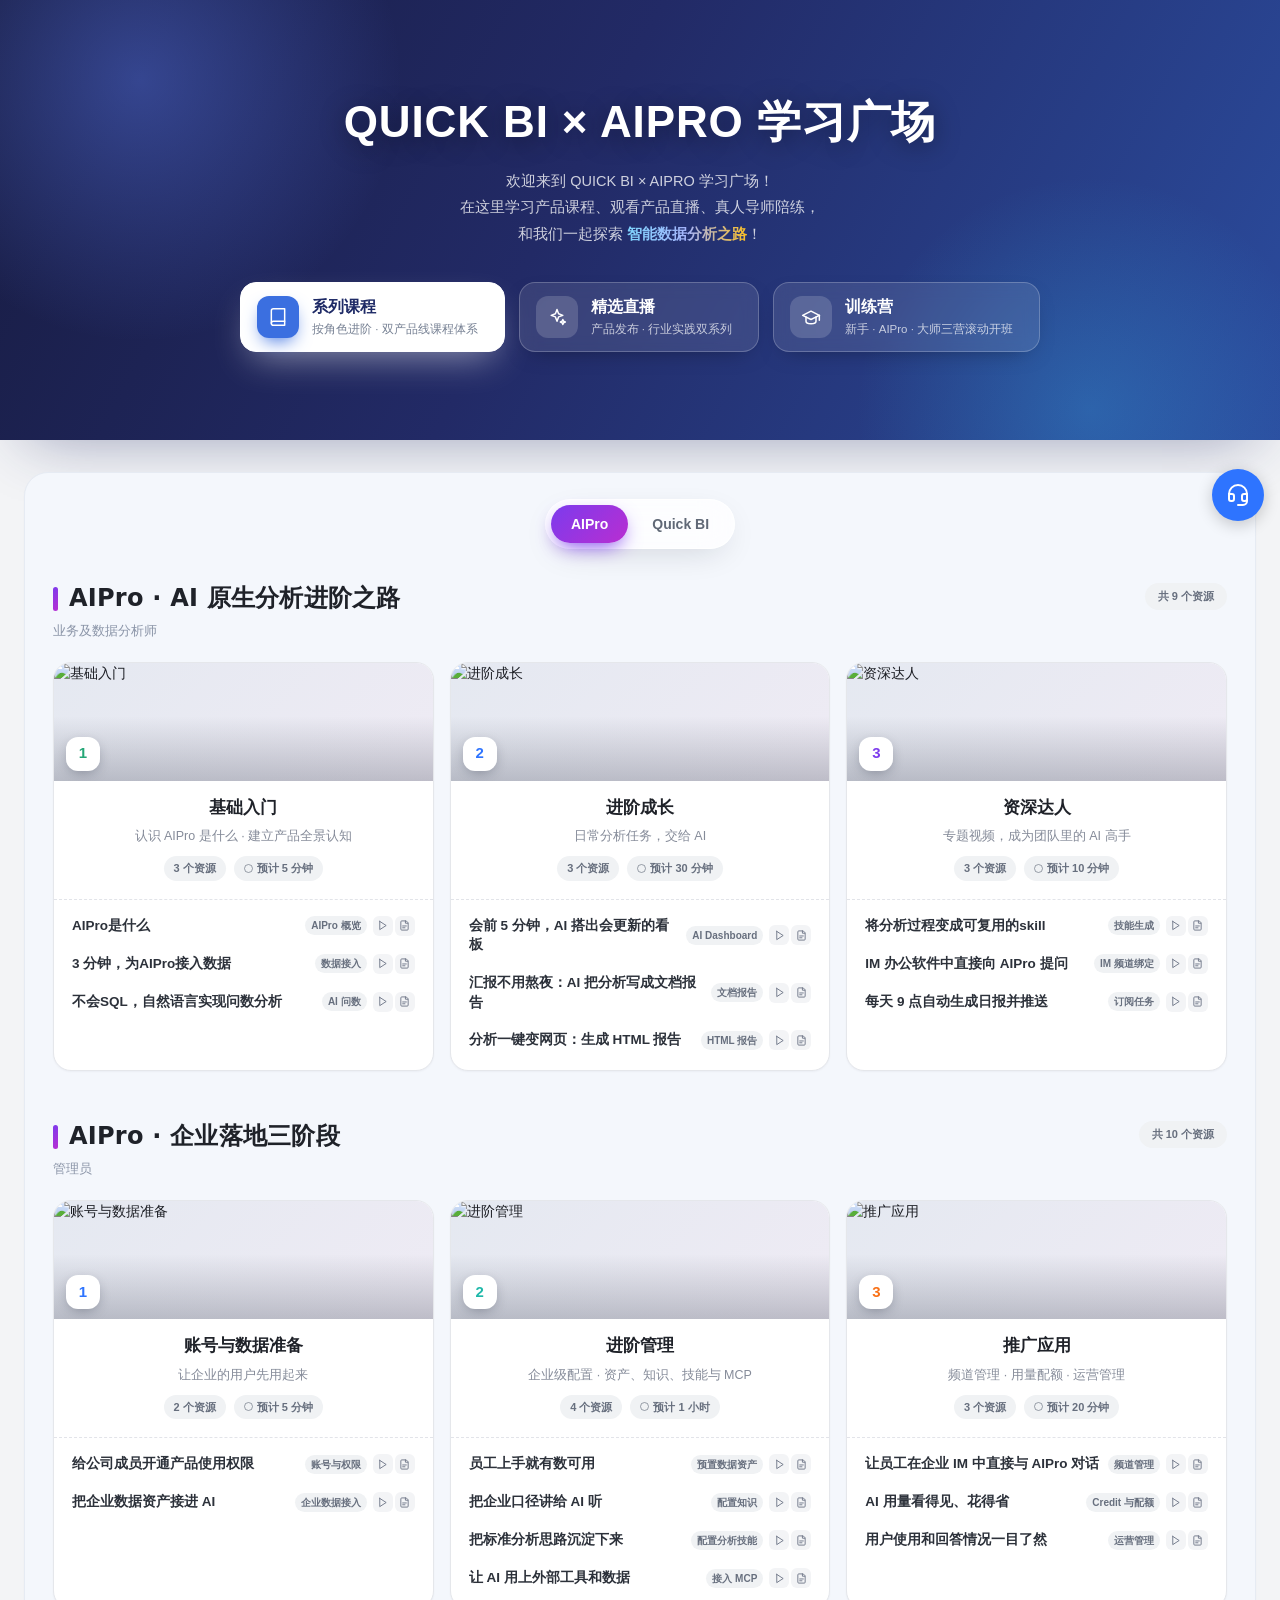
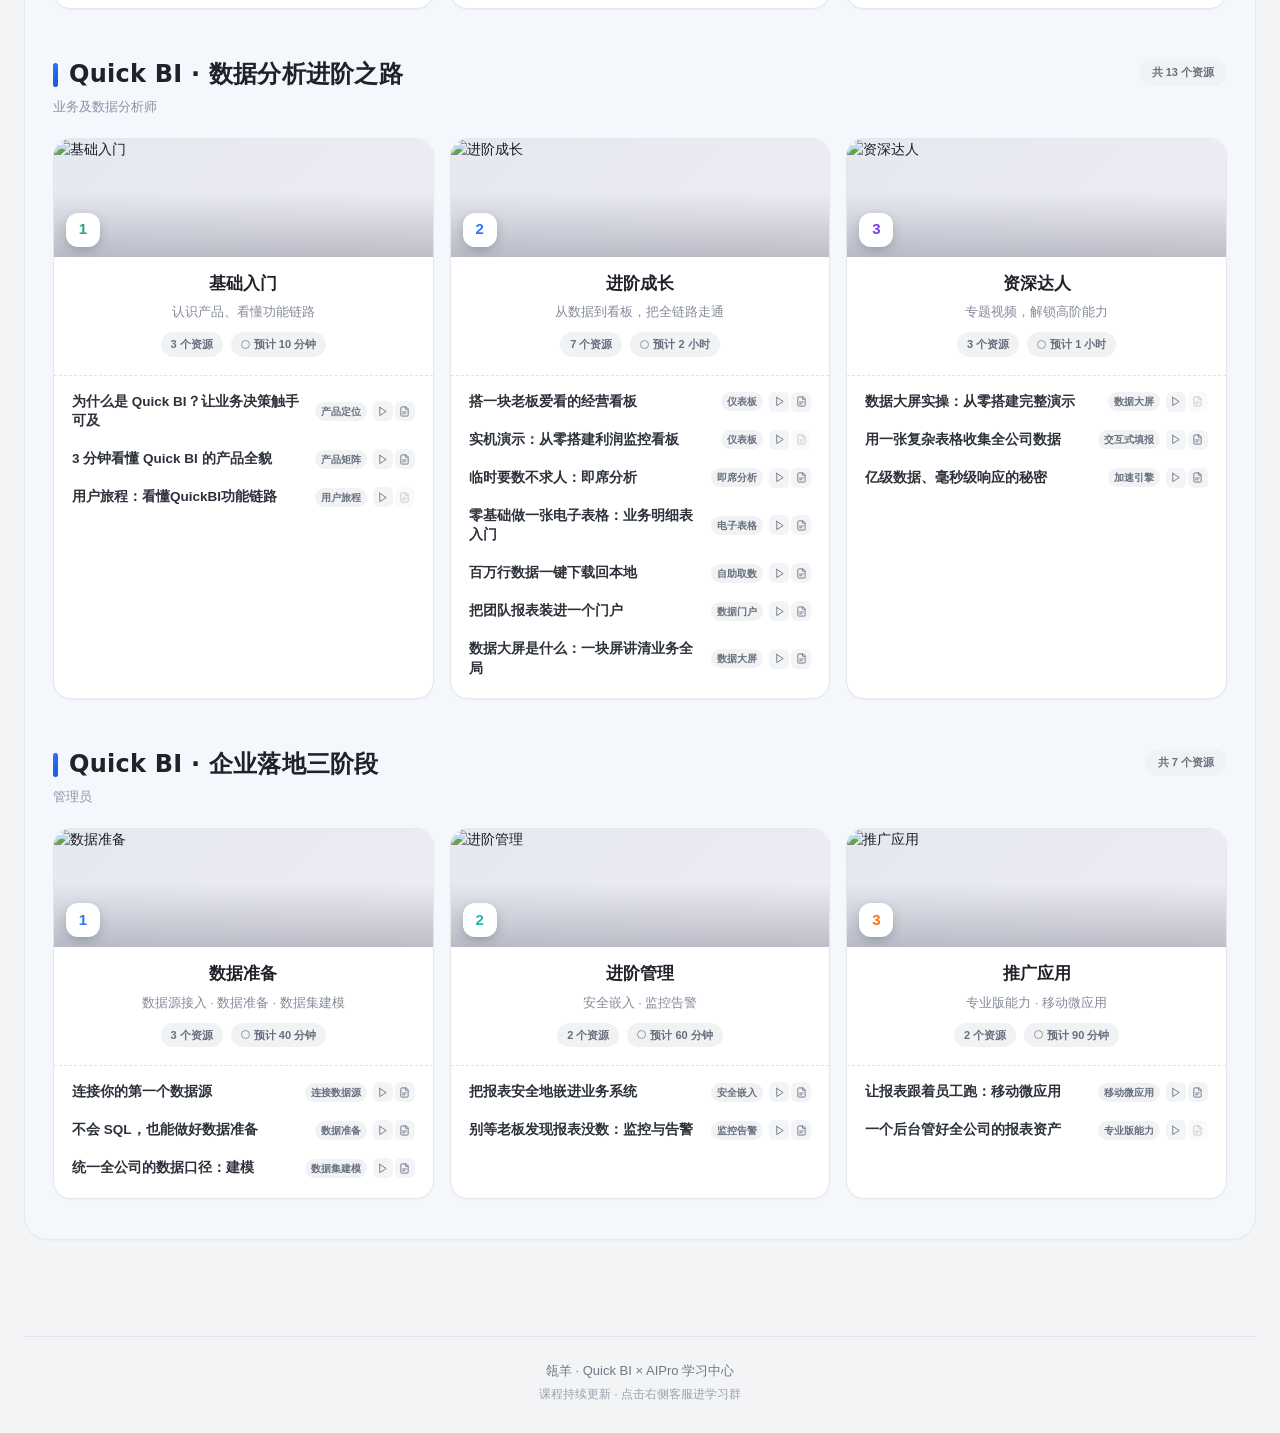
==== index.html @ 1fc83110 "feat: 班期轮换至新手营（11 月 9 日开营，aibaoming1109）；AIPro 1116、大师 1123 转下期预告并启用报名入口 - 新手卡转本期报名中：蓝色高亮横幅 + 报名中角标 " ====
<!DOCTYPE html><html lang="zh-CN"><head><meta charset="UTF-8"><meta name="viewport" content="width=device-width,initial-scale=1">
<!-- 社交分享卡片（微信/钉钉/企微等抓取 og:* 作为链接预览图与文案；图沿用原落地页 1024×1024 PNG，跨平台稳定） -->
<meta property="og:type" content="website">
<meta property="og:site_name" content="QUICK BI × AIPRO 学习广场">
<meta property="og:title" content="QUICK BI × AIPRO 学习广场 | 课程 · 直播 · 训练营">
<meta property="og:description" content="Quick BI × AIPro 系列课程 · 精选直播 · 训练营">
<meta property="og:image" content="https://img.alicdn.com/imgextra/i3/O1CN01phdBhavO2zG24uCu_!!6000000005944-2-tps-1024-1024.png">
<meta property="og:image:width" content="1024">
<meta property="og:image:height" content="1024">
<meta name="twitter:card" content="summary_large_image"><title>QUICK BI × AIPRO 学习广场</title><meta name="description" content="Quick BI × AIPro 系列课程 · 精选直播 · 训练营"><style>*, ::before, ::after {
  --tw-border-spacing-x: 0;
  --tw-border-spacing-y: 0;
  --tw-translate-x: 0;
  --tw-translate-y: 0;
  --tw-rotate: 0;
  --tw-skew-x: 0;
  --tw-skew-y: 0;
  --tw-scale-x: 1;
  --tw-scale-y: 1;
  --tw-pan-x:  ;
  --tw-pan-y:  ;
  --tw-pinch-zoom:  ;
  --tw-scroll-snap-strictness: proximity;
  --tw-gradient-from-position:  ;
  --tw-gradient-via-position:  ;
  --tw-gradient-to-position:  ;
  --tw-ordinal:  ;
  --tw-slashed-zero:  ;
  --tw-numeric-figure:  ;
  --tw-numeric-spacing:  ;
  --tw-numeric-fraction:  ;
  --tw-ring-inset:  ;
  --tw-ring-offset-width: 0px;
  --tw-ring-offset-color: #fff;
  --tw-ring-color: rgb(59 130 246 / 0.5);
  --tw-ring-offset-shadow: 0 0 #0000;
  --tw-ring-shadow: 0 0 #0000;
  --tw-shadow: 0 0 #0000;
  --tw-shadow-colored: 0 0 #0000;
  --tw-blur:  ;
  --tw-brightness:  ;
  --tw-contrast:  ;
  --tw-grayscale:  ;
  --tw-hue-rotate:  ;
  --tw-invert:  ;
  --tw-saturate:  ;
  --tw-sepia:  ;
  --tw-drop-shadow:  ;
  --tw-backdrop-blur:  ;
  --tw-backdrop-brightness:  ;
  --tw-backdrop-contrast:  ;
  --tw-backdrop-grayscale:  ;
  --tw-backdrop-hue-rotate:  ;
  --tw-backdrop-invert:  ;
  --tw-backdrop-opacity:  ;
  --tw-backdrop-saturate:  ;
  --tw-backdrop-sepia:  ;
  --tw-contain-size:  ;
  --tw-contain-layout:  ;
  --tw-contain-paint:  ;
  --tw-contain-style:  ;
}

::backdrop {
  --tw-border-spacing-x: 0;
  --tw-border-spacing-y: 0;
  --tw-translate-x: 0;
  --tw-translate-y: 0;
  --tw-rotate: 0;
  --tw-skew-x: 0;
  --tw-skew-y: 0;
  --tw-scale-x: 1;
  --tw-scale-y: 1;
  --tw-pan-x:  ;
  --tw-pan-y:  ;
  --tw-pinch-zoom:  ;
  --tw-scroll-snap-strictness: proximity;
  --tw-gradient-from-position:  ;
  --tw-gradient-via-position:  ;
  --tw-gradient-to-position:  ;
  --tw-ordinal:  ;
  --tw-slashed-zero:  ;
  --tw-numeric-figure:  ;
  --tw-numeric-spacing:  ;
  --tw-numeric-fraction:  ;
  --tw-ring-inset:  ;
  --tw-ring-offset-width: 0px;
  --tw-ring-offset-color: #fff;
  --tw-ring-color: rgb(59 130 246 / 0.5);
  --tw-ring-offset-shadow: 0 0 #0000;
  --tw-ring-shadow: 0 0 #0000;
  --tw-shadow: 0 0 #0000;
  --tw-shadow-colored: 0 0 #0000;
  --tw-blur:  ;
  --tw-brightness:  ;
  --tw-contrast:  ;
  --tw-grayscale:  ;
  --tw-hue-rotate:  ;
  --tw-invert:  ;
  --tw-saturate:  ;
  --tw-sepia:  ;
  --tw-drop-shadow:  ;
  --tw-backdrop-blur:  ;
  --tw-backdrop-brightness:  ;
  --tw-backdrop-contrast:  ;
  --tw-backdrop-grayscale:  ;
  --tw-backdrop-hue-rotate:  ;
  --tw-backdrop-invert:  ;
  --tw-backdrop-opacity:  ;
  --tw-backdrop-saturate:  ;
  --tw-backdrop-sepia:  ;
  --tw-contain-size:  ;
  --tw-contain-layout:  ;
  --tw-contain-paint:  ;
  --tw-contain-style:  ;
}/*
! tailwindcss v3.4.19 | MIT License | https://tailwindcss.com
*//*
1. Prevent padding and border from affecting element width. (https://github.com/mozdevs/cssremedy/issues/4)
2. Allow adding a border to an element by just adding a border-width. (https://github.com/tailwindcss/tailwindcss/pull/116)
*/

*,
::before,
::after {
  box-sizing: border-box; /* 1 */
  border-width: 0; /* 2 */
  border-style: solid; /* 2 */
  border-color: #e5e7eb; /* 2 */
}

::before,
::after {
  --tw-content: '';
}

/*
1. Use a consistent sensible line-height in all browsers.
2. Prevent adjustments of font size after orientation changes in iOS.
3. Use a more readable tab size.
4. Use the user's configured `sans` font-family by default.
5. Use the user's configured `sans` font-feature-settings by default.
6. Use the user's configured `sans` font-variation-settings by default.
7. Disable tap highlights on iOS
*/

html,
:host {
  line-height: 1.5; /* 1 */
  -webkit-text-size-adjust: 100%; /* 2 */
  -moz-tab-size: 4; /* 3 */
  -o-tab-size: 4;
     tab-size: 4; /* 3 */
  font-family: "Alibaba-PuHuiTi-Regular", "PingFang SC", "Helvetica Neue", Arial, "Microsoft YaHei", sans-serif; /* 4 */
  font-feature-settings: normal; /* 5 */
  font-variation-settings: normal; /* 6 */
  -webkit-tap-highlight-color: transparent; /* 7 */
}

/*
1. Remove the margin in all browsers.
2. Inherit line-height from `html` so users can set them as a class directly on the `html` element.
*/

body {
  margin: 0; /* 1 */
  line-height: inherit; /* 2 */
}

/*
1. Add the correct height in Firefox.
2. Correct the inheritance of border color in Firefox. (https://bugzilla.mozilla.org/show_bug.cgi?id=190655)
3. Ensure horizontal rules are visible by default.
*/

hr {
  height: 0; /* 1 */
  color: inherit; /* 2 */
  border-top-width: 1px; /* 3 */
}

/*
Add the correct text decoration in Chrome, Edge, and Safari.
*/

abbr:where([title]) {
  -webkit-text-decoration: underline dotted;
          text-decoration: underline dotted;
}

/*
Remove the default font size and weight for headings.
*/

h1,
h2,
h3,
h4,
h5,
h6 {
  font-size: inherit;
  font-weight: inherit;
}

/*
Reset links to optimize for opt-in styling instead of opt-out.
*/

a {
  color: inherit;
  text-decoration: inherit;
}

/*
Add the correct font weight in Edge and Safari.
*/

b,
strong {
  font-weight: bolder;
}

/*
1. Use the user's configured `mono` font-family by default.
2. Use the user's configured `mono` font-feature-settings by default.
3. Use the user's configured `mono` font-variation-settings by default.
4. Correct the odd `em` font sizing in all browsers.
*/

code,
kbd,
samp,
pre {
  font-family: ui-monospace, SFMono-Regular, Menlo, Monaco, Consolas, "Liberation Mono", "Courier New", monospace; /* 1 */
  font-feature-settings: normal; /* 2 */
  font-variation-settings: normal; /* 3 */
  font-size: 1em; /* 4 */
}

/*
Add the correct font size in all browsers.
*/

small {
  font-size: 80%;
}

/*
Prevent `sub` and `sup` elements from affecting the line height in all browsers.
*/

sub,
sup {
  font-size: 75%;
  line-height: 0;
  position: relative;
  vertical-align: baseline;
}

sub {
  bottom: -0.25em;
}

sup {
  top: -0.5em;
}

/*
1. Remove text indentation from table contents in Chrome and Safari. (https://bugs.chromium.org/p/chromium/issues/detail?id=999088, https://bugs.webkit.org/show_bug.cgi?id=201297)
2. Correct table border color inheritance in all Chrome and Safari. (https://bugs.chromium.org/p/chromium/issues/detail?id=935729, https://bugs.webkit.org/show_bug.cgi?id=195016)
3. Remove gaps between table borders by default.
*/

table {
  text-indent: 0; /* 1 */
  border-color: inherit; /* 2 */
  border-collapse: collapse; /* 3 */
}

/*
1. Change the font styles in all browsers.
2. Remove the margin in Firefox and Safari.
3. Remove default padding in all browsers.
*/

button,
input,
optgroup,
select,
textarea {
  font-family: inherit; /* 1 */
  font-feature-settings: inherit; /* 1 */
  font-variation-settings: inherit; /* 1 */
  font-size: 100%; /* 1 */
  font-weight: inherit; /* 1 */
  line-height: inherit; /* 1 */
  letter-spacing: inherit; /* 1 */
  color: inherit; /* 1 */
  margin: 0; /* 2 */
  padding: 0; /* 3 */
}

/*
Remove the inheritance of text transform in Edge and Firefox.
*/

button,
select {
  text-transform: none;
}

/*
1. Correct the inability to style clickable types in iOS and Safari.
2. Remove default button styles.
*/

button,
input:where([type='button']),
input:where([type='reset']),
input:where([type='submit']) {
  -webkit-appearance: button; /* 1 */
  background-color: transparent; /* 2 */
  background-image: none; /* 2 */
}

/*
Use the modern Firefox focus style for all focusable elements.
*/

:-moz-focusring {
  outline: auto;
}

/*
Remove the additional `:invalid` styles in Firefox. (https://github.com/mozilla/gecko-dev/blob/2f9eacd9d3d995c937b4251a5557d95d494c9be1/layout/style/res/forms.css#L728-L737)
*/

:-moz-ui-invalid {
  box-shadow: none;
}

/*
Add the correct vertical alignment in Chrome and Firefox.
*/

progress {
  vertical-align: baseline;
}

/*
Correct the cursor style of increment and decrement buttons in Safari.
*/

::-webkit-inner-spin-button,
::-webkit-outer-spin-button {
  height: auto;
}

/*
1. Correct the odd appearance in Chrome and Safari.
2. Correct the outline style in Safari.
*/

[type='search'] {
  -webkit-appearance: textfield; /* 1 */
  outline-offset: -2px; /* 2 */
}

/*
Remove the inner padding in Chrome and Safari on macOS.
*/

::-webkit-search-decoration {
  -webkit-appearance: none;
}

/*
1. Correct the inability to style clickable types in iOS and Safari.
2. Change font properties to `inherit` in Safari.
*/

::-webkit-file-upload-button {
  -webkit-appearance: button; /* 1 */
  font: inherit; /* 2 */
}

/*
Add the correct display in Chrome and Safari.
*/

summary {
  display: list-item;
}

/*
Removes the default spacing and border for appropriate elements.
*/

blockquote,
dl,
dd,
h1,
h2,
h3,
h4,
h5,
h6,
hr,
figure,
p,
pre {
  margin: 0;
}

fieldset {
  margin: 0;
  padding: 0;
}

legend {
  padding: 0;
}

ol,
ul,
menu {
  list-style: none;
  margin: 0;
  padding: 0;
}

/*
Reset default styling for dialogs.
*/
dialog {
  padding: 0;
}

/*
Prevent resizing textareas horizontally by default.
*/

textarea {
  resize: vertical;
}

/*
1. Reset the default placeholder opacity in Firefox. (https://github.com/tailwindlabs/tailwindcss/issues/3300)
2. Set the default placeholder color to the user's configured gray 400 color.
*/

input::-moz-placeholder, textarea::-moz-placeholder {
  opacity: 1; /* 1 */
  color: #9ca3af; /* 2 */
}

input::placeholder,
textarea::placeholder {
  opacity: 1; /* 1 */
  color: #9ca3af; /* 2 */
}

/*
Set the default cursor for buttons.
*/

button,
[role="button"] {
  cursor: pointer;
}

/*
Make sure disabled buttons don't get the pointer cursor.
*/
:disabled {
  cursor: default;
}

/*
1. Make replaced elements `display: block` by default. (https://github.com/mozdevs/cssremedy/issues/14)
2. Add `vertical-align: middle` to align replaced elements more sensibly by default. (https://github.com/jensimmons/cssremedy/issues/14#issuecomment-634934210)
   This can trigger a poorly considered lint error in some tools but is included by design.
*/

img,
svg,
video,
canvas,
audio,
iframe,
embed,
object {
  display: block; /* 1 */
  vertical-align: middle; /* 2 */
}

/*
Constrain images and videos to the parent width and preserve their intrinsic aspect ratio. (https://github.com/mozdevs/cssremedy/issues/14)
*/

img,
video {
  max-width: 100%;
  height: auto;
}

/* Make elements with the HTML hidden attribute stay hidden by default */
[hidden]:where(:not([hidden="until-found"])) {
  display: none;
}
  :root {
    /* ===== Quick BI Brand Palette ===== */
    --primary: 220 100% 59%;           /* #2e74ff - Quick BI 官方蓝 */
    --primary-foreground: 0 0% 100%;
    --primary-light: 220 100% 96%;     /* rgba(46,116,255,0.08) 近似 */
    --primary-glow: 224 100% 68%;      /* #5b8fff - 渐变高亮色 */

    /* ===== Semantic Colors ===== */
    --background: 220 15% 96%;         /* #F2F3F7 - 页面背景 */
    --foreground: 220 13% 12%;         /* #1a1d23 - 主文本色 */

    --card: 0 0% 100%;                 /* 白色卡片 */
    --card-foreground: 220 13% 12%;

    --popover: 0 0% 100%;
    --popover-foreground: 220 13% 12%;

    --secondary: 220 13% 95%;          /* #F0F1F5 */
    --secondary-foreground: 220 13% 12%;

    --muted: 220 13% 95%;
    --muted-foreground: 220 8% 48%;    /* #717680 */

    --accent: 220 100% 96%;            /* 浅蓝 accent */
    --accent-foreground: 220 100% 50%;

    --destructive: 0 72% 51%;          /* 红色 */
    --destructive-foreground: 0 0% 100%;

    --success: 142 72% 42%;            /* 绿色 */
    --success-foreground: 0 0% 100%;

    --warning: 38 92% 50%;             /* 橙色 */
    --warning-foreground: 0 0% 100%;

    --border: 220 13% 90%;             /* #E2E4EA */
    --input: 220 13% 90%;
    --ring: 220 100% 59%;
    --radius: 0.5rem;                  /* 8px 卡片圆角 */

    /* ===== Navigation ===== */
    --nav-bg: 0 0% 100%;
    --nav-active: 220 100% 59%;

    /* ===== Sidebar ===== */
    --sidebar-bg: 0 0% 100%;
    --sidebar-active: 220 100% 96%;
    --sidebar-hover: 220 13% 97%;

    /* ===== Gradients ===== */
    --gradient-primary: linear-gradient(135deg, #2e74ff, #5b8fff);
    --gradient-hero: linear-gradient(135deg, #2e74ff, #5b8fff);
    --gradient-warm: linear-gradient(135deg, hsl(25 100% 55%), hsl(340 80% 55%));
    --gradient-success: linear-gradient(135deg, hsl(142 72% 42%), hsl(172 66% 45%));
    --gradient-card: linear-gradient(180deg, hsl(0 0% 100%), hsl(220 15% 98%));

    /* ===== Shadows ===== */
    --shadow-elegant: 0 1px 3px 0 rgba(0, 0, 0, 0.04), 0 1px 2px -1px rgba(0, 0, 0, 0.04);
    --shadow-card: 0 1px 4px 0 rgba(0, 0, 0, 0.06), 0 1px 2px -1px rgba(0, 0, 0, 0.03);
    --shadow-card-hover: 0 8px 24px -4px rgba(0, 0, 0, 0.10), 0 4px 8px -4px rgba(0, 0, 0, 0.04);
    --shadow-glow: 0 0 24px rgba(46, 116, 255, 0.18);
    --shadow-nav: 0 1px 0 0 rgba(0, 0, 0, 0.06);
    --shadow-modal: 0 20px 60px -12px rgba(0, 0, 0, 0.18);

    /* ===== Transitions ===== */
    --transition-fast: 150ms cubic-bezier(0.4, 0, 0.2, 1);
    --transition-smooth: 240ms cubic-bezier(0.4, 0, 0.2, 1);
    --transition-bounce: 300ms cubic-bezier(0.34, 1.56, 0.64, 1);
  }
  * {
  border-color: hsl(var(--border));
}

  body {
  background-color: hsl(var(--background));
  color: hsl(var(--foreground));
  -webkit-font-smoothing: antialiased;
  -moz-osx-font-smoothing: grayscale;
    font-family: 'Alibaba-PuHuiTi-Regular', 'PingFang SC', 'Helvetica Neue', Arial, 'Microsoft YaHei', sans-serif;
    font-size: 14px;
    line-height: 1.5;
    font-feature-settings: "cv02", "cv03", "cv04", "cv11";
}

  /* Scrollbar styling */
  ::-webkit-scrollbar {
    width: 6px;
    height: 6px;
  }

  ::-webkit-scrollbar-track {
    background: transparent;
  }

  ::-webkit-scrollbar-thumb {
    background: hsl(var(--muted-foreground) / 0.2);
    border-radius: 3px;
  }

  ::-webkit-scrollbar-thumb:hover {
    background: hsl(var(--muted-foreground) / 0.35);
  }
.fixed {
  position: fixed;
}
.absolute {
  position: absolute;
}
.relative {
  position: relative;
}
.inset-0 {
  inset: 0px;
}
.inset-x-0 {
  left: 0px;
  right: 0px;
}
.-bottom-2 {
  bottom: -0.5rem;
}
.-right-2 {
  right: -0.5rem;
}
.bottom-0 {
  bottom: 0px;
}
.bottom-1\.5 {
  bottom: 0.375rem;
}
.bottom-2 {
  bottom: 0.5rem;
}
.bottom-2\.5 {
  bottom: 0.625rem;
}
.bottom-3 {
  bottom: 0.75rem;
}
.bottom-4 {
  bottom: 1rem;
}
.bottom-\[15\%\] {
  bottom: 15%;
}
.left-0 {
  left: 0px;
}
.left-1\.5 {
  left: 0.375rem;
}
.left-1\/2 {
  left: 50%;
}
.left-2 {
  left: 0.5rem;
}
.left-2\.5 {
  left: 0.625rem;
}
.left-3 {
  left: 0.75rem;
}
.left-\[15\%\] {
  left: 15%;
}
.left-\[19px\] {
  left: 19px;
}
.left-\[45\%\] {
  left: 45%;
}
.left-\[50\%\] {
  left: 50%;
}
.left-\[8\%\] {
  left: 8%;
}
.right-0 {
  right: 0px;
}
.right-1 {
  right: 0.25rem;
}
.right-1\.5 {
  right: 0.375rem;
}
.right-2 {
  right: 0.5rem;
}
.right-2\.5 {
  right: 0.625rem;
}
.right-3 {
  right: 0.75rem;
}
.right-4 {
  right: 1rem;
}
.right-\[10\%\] {
  right: 10%;
}
.right-\[20\%\] {
  right: 20%;
}
.right-\[35\%\] {
  right: 35%;
}
.top-1 {
  top: 0.25rem;
}
.top-1\.5 {
  top: 0.375rem;
}
.top-1\/2 {
  top: 50%;
}
.top-12 {
  top: 3rem;
}
.top-16 {
  top: 4rem;
}
.top-2 {
  top: 0.5rem;
}
.top-3 {
  top: 0.75rem;
}
.top-4 {
  top: 1rem;
}
.top-6 {
  top: 1.5rem;
}
.top-8 {
  top: 2rem;
}
.top-\[10\%\] {
  top: 10%;
}
.top-\[40\%\] {
  top: 40%;
}
.z-10 {
  z-index: 10;
}
.z-50 {
  z-index: 50;
}
.mx-auto {
  margin-left: auto;
  margin-right: auto;
}
.mb-0\.5 {
  margin-bottom: 0.125rem;
}
.mb-1 {
  margin-bottom: 0.25rem;
}
.mb-1\.5 {
  margin-bottom: 0.375rem;
}
.mb-2 {
  margin-bottom: 0.5rem;
}
.mb-3 {
  margin-bottom: 0.75rem;
}
.mb-4 {
  margin-bottom: 1rem;
}
.mb-6 {
  margin-bottom: 1.5rem;
}
.ml-0\.5 {
  margin-left: 0.125rem;
}
.ml-1 {
  margin-left: 0.25rem;
}
.ml-1\.5 {
  margin-left: 0.375rem;
}
.ml-10 {
  margin-left: 2.5rem;
}
.ml-2 {
  margin-left: 0.5rem;
}
.mr-0\.5 {
  margin-right: 0.125rem;
}
.mr-1\.5 {
  margin-right: 0.375rem;
}
.mr-2 {
  margin-right: 0.5rem;
}
.mt-0\.5 {
  margin-top: 0.125rem;
}
.mt-1 {
  margin-top: 0.25rem;
}
.mt-2 {
  margin-top: 0.5rem;
}
.mt-4 {
  margin-top: 1rem;
}
.mt-5 {
  margin-top: 1.25rem;
}
.mt-6 {
  margin-top: 1.5rem;
}
.line-clamp-1 {
  overflow: hidden;
  display: -webkit-box;
  -webkit-box-orient: vertical;
  -webkit-line-clamp: 1;
}
.line-clamp-2 {
  overflow: hidden;
  display: -webkit-box;
  -webkit-box-orient: vertical;
  -webkit-line-clamp: 2;
}
.block {
  display: block;
}
.inline-block {
  display: inline-block;
}
.flex {
  display: flex;
}
.inline-flex {
  display: inline-flex;
}
.table {
  display: table;
}
.grid {
  display: grid;
}
.hidden {
  display: none;
}
.h-0\.5 {
  height: 0.125rem;
}
.h-1 {
  height: 0.25rem;
}
.h-1\.5 {
  height: 0.375rem;
}
.h-10 {
  height: 2.5rem;
}
.h-11 {
  height: 2.75rem;
}
.h-12 {
  height: 3rem;
}
.h-14 {
  height: 3.5rem;
}
.h-16 {
  height: 4rem;
}
.h-2 {
  height: 0.5rem;
}
.h-2\.5 {
  height: 0.625rem;
}
.h-2\/3 {
  height: 66.666667%;
}
.h-20 {
  height: 5rem;
}
.h-3 {
  height: 0.75rem;
}
.h-3\.5 {
  height: 0.875rem;
}
.h-32 {
  height: 8rem;
}
.h-4 {
  height: 1rem;
}
.h-48 {
  height: 12rem;
}
.h-5 {
  height: 1.25rem;
}
.h-6 {
  height: 1.5rem;
}
.h-7 {
  height: 1.75rem;
}
.h-8 {
  height: 2rem;
}
.h-9 {
  height: 2.25rem;
}
.h-\[120px\] {
  height: 120px;
}
.h-\[14px\] {
  height: 14px;
}
.h-\[150px\] {
  height: 150px;
}
.h-\[15px\] {
  height: 15px;
}
.h-\[30px\] {
  height: 30px;
}
.h-\[35\%\] {
  height: 35%;
}
.h-\[3px\] {
  height: 3px;
}
.h-\[45\%\] {
  height: 45%;
}
.h-\[52px\] {
  height: 52px;
}
.h-auto {
  height: auto;
}
.h-full {
  height: 100%;
}
.h-screen {
  height: 100vh;
}
.min-h-\[120px\] {
  min-height: 120px;
}
.min-h-\[240px\] {
  min-height: 240px;
}
.min-h-\[260px\] {
  min-height: 260px;
}
.min-h-screen {
  min-height: 100vh;
}
.w-0\.5 {
  width: 0.125rem;
}
.w-1 {
  width: 0.25rem;
}
.w-1\.5 {
  width: 0.375rem;
}
.w-10 {
  width: 2.5rem;
}
.w-11 {
  width: 2.75rem;
}
.w-12 {
  width: 3rem;
}
.w-14 {
  width: 3.5rem;
}
.w-16 {
  width: 4rem;
}
.w-2\.5 {
  width: 0.625rem;
}
.w-20 {
  width: 5rem;
}
.w-3 {
  width: 0.75rem;
}
.w-3\.5 {
  width: 0.875rem;
}
.w-32 {
  width: 8rem;
}
.w-4 {
  width: 1rem;
}
.w-48 {
  width: 12rem;
}
.w-5 {
  width: 1.25rem;
}
.w-52 {
  width: 13rem;
}
.w-6 {
  width: 1.5rem;
}
.w-7 {
  width: 1.75rem;
}
.w-8 {
  width: 2rem;
}
.w-9 {
  width: 2.25rem;
}
.w-\[120px\] {
  width: 120px;
}
.w-\[15px\] {
  width: 15px;
}
.w-\[220px\] {
  width: 220px;
}
.w-\[30px\] {
  width: 30px;
}
.w-\[3px\] {
  width: 3px;
}
.w-fit {
  width: -moz-fit-content;
  width: fit-content;
}
.w-full {
  width: 100%;
}
.w-px {
  width: 1px;
}
.min-w-0 {
  min-width: 0px;
}
.min-w-\[14px\] {
  min-width: 14px;
}
.max-w-3xl {
  max-width: 48rem;
}
.max-w-\[1400px\] {
  max-width: 1400px;
}
.max-w-lg {
  max-width: 32rem;
}
.max-w-md {
  max-width: 28rem;
}
.max-w-xl {
  max-width: 36rem;
}
.flex-1 {
  flex: 1 1 0%;
}
.shrink-0 {
  flex-shrink: 0;
}
.-translate-x-1\/2 {
  --tw-translate-x: -50%;
  transform: translate(var(--tw-translate-x), var(--tw-translate-y)) rotate(var(--tw-rotate)) skewX(var(--tw-skew-x)) skewY(var(--tw-skew-y)) scaleX(var(--tw-scale-x)) scaleY(var(--tw-scale-y));
}
.-translate-y-1\/2 {
  --tw-translate-y: -50%;
  transform: translate(var(--tw-translate-x), var(--tw-translate-y)) rotate(var(--tw-rotate)) skewX(var(--tw-skew-x)) skewY(var(--tw-skew-y)) scaleX(var(--tw-scale-x)) scaleY(var(--tw-scale-y));
}
.translate-y-0 {
  --tw-translate-y: 0px;
  transform: translate(var(--tw-translate-x), var(--tw-translate-y)) rotate(var(--tw-rotate)) skewX(var(--tw-skew-x)) skewY(var(--tw-skew-y)) scaleX(var(--tw-scale-x)) scaleY(var(--tw-scale-y));
}
.translate-y-1 {
  --tw-translate-y: 0.25rem;
  transform: translate(var(--tw-translate-x), var(--tw-translate-y)) rotate(var(--tw-rotate)) skewX(var(--tw-skew-x)) skewY(var(--tw-skew-y)) scaleX(var(--tw-scale-x)) scaleY(var(--tw-scale-y));
}
.rotate-12 {
  --tw-rotate: 12deg;
  transform: translate(var(--tw-translate-x), var(--tw-translate-y)) rotate(var(--tw-rotate)) skewX(var(--tw-skew-x)) skewY(var(--tw-skew-y)) scaleX(var(--tw-scale-x)) scaleY(var(--tw-scale-y));
}
.scale-110 {
  --tw-scale-x: 1.1;
  --tw-scale-y: 1.1;
  transform: translate(var(--tw-translate-x), var(--tw-translate-y)) rotate(var(--tw-rotate)) skewX(var(--tw-skew-x)) skewY(var(--tw-skew-y)) scaleX(var(--tw-scale-x)) scaleY(var(--tw-scale-y));
}
.scale-\[1\.02\] {
  --tw-scale-x: 1.02;
  --tw-scale-y: 1.02;
  transform: translate(var(--tw-translate-x), var(--tw-translate-y)) rotate(var(--tw-rotate)) skewX(var(--tw-skew-x)) skewY(var(--tw-skew-y)) scaleX(var(--tw-scale-x)) scaleY(var(--tw-scale-y));
}
.transform {
  transform: translate(var(--tw-translate-x), var(--tw-translate-y)) rotate(var(--tw-rotate)) skewX(var(--tw-skew-x)) skewY(var(--tw-skew-y)) scaleX(var(--tw-scale-x)) scaleY(var(--tw-scale-y));
}
@keyframes fade-in {

  from {
    opacity: 0;
    transform: translateY(8px);
  }

  to {
    opacity: 1;
    transform: translateY(0);
  }
}
.animate-fade-in {
  animation: fade-in 0.4s cubic-bezier(0.4, 0, 0.2, 1);
}
@keyframes ping {

  75%, 100% {
    transform: scale(2);
    opacity: 0;
  }
}
.animate-ping {
  animation: ping 1s cubic-bezier(0, 0, 0.2, 1) infinite;
}
@keyframes pulse {

  50% {
    opacity: .5;
  }
}
.animate-pulse {
  animation: pulse 2s cubic-bezier(0.4, 0, 0.6, 1) infinite;
}
@keyframes scale-in {

  from {
    opacity: 0;
    transform: scale(0.95);
  }

  to {
    opacity: 1;
    transform: scale(1);
  }
}
.animate-scale-in {
  animation: scale-in 0.25s cubic-bezier(0.4, 0, 0.2, 1);
}
.cursor-default {
  cursor: default;
}
.cursor-not-allowed {
  cursor: not-allowed;
}
.cursor-pointer {
  cursor: pointer;
}
.grid-cols-1 {
  grid-template-columns: repeat(1, minmax(0, 1fr));
}
.flex-col {
  flex-direction: column;
}
.flex-wrap {
  flex-wrap: wrap;
}
.items-start {
  align-items: flex-start;
}
.items-end {
  align-items: flex-end;
}
.items-center {
  align-items: center;
}
.justify-center {
  justify-content: center;
}
.justify-between {
  justify-content: space-between;
}
.gap-0\.5 {
  gap: 0.125rem;
}
.gap-1 {
  gap: 0.25rem;
}
.gap-1\.5 {
  gap: 0.375rem;
}
.gap-2 {
  gap: 0.5rem;
}
.gap-2\.5 {
  gap: 0.625rem;
}
.gap-3 {
  gap: 0.75rem;
}
.gap-4 {
  gap: 1rem;
}
.gap-5 {
  gap: 1.25rem;
}
.gap-6 {
  gap: 1.5rem;
}
.space-y-1\.5 > :not([hidden]) ~ :not([hidden]) {
  --tw-space-y-reverse: 0;
  margin-top: calc(0.375rem * calc(1 - var(--tw-space-y-reverse)));
  margin-bottom: calc(0.375rem * var(--tw-space-y-reverse));
}
.space-y-10 > :not([hidden]) ~ :not([hidden]) {
  --tw-space-y-reverse: 0;
  margin-top: calc(2.5rem * calc(1 - var(--tw-space-y-reverse)));
  margin-bottom: calc(2.5rem * var(--tw-space-y-reverse));
}
.space-y-2 > :not([hidden]) ~ :not([hidden]) {
  --tw-space-y-reverse: 0;
  margin-top: calc(0.5rem * calc(1 - var(--tw-space-y-reverse)));
  margin-bottom: calc(0.5rem * var(--tw-space-y-reverse));
}
.space-y-3 > :not([hidden]) ~ :not([hidden]) {
  --tw-space-y-reverse: 0;
  margin-top: calc(0.75rem * calc(1 - var(--tw-space-y-reverse)));
  margin-bottom: calc(0.75rem * var(--tw-space-y-reverse));
}
.space-y-3\.5 > :not([hidden]) ~ :not([hidden]) {
  --tw-space-y-reverse: 0;
  margin-top: calc(0.875rem * calc(1 - var(--tw-space-y-reverse)));
  margin-bottom: calc(0.875rem * var(--tw-space-y-reverse));
}
.space-y-4 > :not([hidden]) ~ :not([hidden]) {
  --tw-space-y-reverse: 0;
  margin-top: calc(1rem * calc(1 - var(--tw-space-y-reverse)));
  margin-bottom: calc(1rem * var(--tw-space-y-reverse));
}
.space-y-5 > :not([hidden]) ~ :not([hidden]) {
  --tw-space-y-reverse: 0;
  margin-top: calc(1.25rem * calc(1 - var(--tw-space-y-reverse)));
  margin-bottom: calc(1.25rem * var(--tw-space-y-reverse));
}
.space-y-6 > :not([hidden]) ~ :not([hidden]) {
  --tw-space-y-reverse: 0;
  margin-top: calc(1.5rem * calc(1 - var(--tw-space-y-reverse)));
  margin-bottom: calc(1.5rem * var(--tw-space-y-reverse));
}
.space-y-7 > :not([hidden]) ~ :not([hidden]) {
  --tw-space-y-reverse: 0;
  margin-top: calc(1.75rem * calc(1 - var(--tw-space-y-reverse)));
  margin-bottom: calc(1.75rem * var(--tw-space-y-reverse));
}
.space-y-8 > :not([hidden]) ~ :not([hidden]) {
  --tw-space-y-reverse: 0;
  margin-top: calc(2rem * calc(1 - var(--tw-space-y-reverse)));
  margin-bottom: calc(2rem * var(--tw-space-y-reverse));
}
.overflow-hidden {
  overflow: hidden;
}
.overflow-y-auto {
  overflow-y: auto;
}
.whitespace-nowrap {
  white-space: nowrap;
}
.rounded {
  border-radius: 0.25rem;
}
.rounded-2xl {
  border-radius: 1rem;
}
.rounded-\[20px\] {
  border-radius: 20px;
}
.rounded-\[24px\] {
  border-radius: 24px;
}
.rounded-\[6px\] {
  border-radius: 6px;
}
.rounded-full {
  border-radius: 9999px;
}
.rounded-lg {
  border-radius: var(--radius);
}
.rounded-md {
  border-radius: calc(var(--radius) - 2px);
}
.rounded-xl {
  border-radius: 0.75rem;
}
.border {
  border-width: 1px;
}
.border-0 {
  border-width: 0px;
}
.border-2 {
  border-width: 2px;
}
.border-b {
  border-bottom-width: 1px;
}
.border-r {
  border-right-width: 1px;
}
.border-t {
  border-top-width: 1px;
}
.border-\[\#2e74ff\]\/25 {
  border-color: rgb(46 116 255 / 0.25);
}
.border-blue-100 {
  --tw-border-opacity: 1;
  border-color: rgb(219 234 254 / var(--tw-border-opacity, 1));
}
.border-blue-500\/20 {
  border-color: rgb(59 130 246 / 0.2);
}
.border-border {
  border-color: hsl(var(--border));
}
.border-destructive {
  border-color: hsl(var(--destructive));
}
.border-destructive\/20 {
  border-color: hsl(var(--destructive) / 0.2);
}
.border-emerald-500\/20 {
  border-color: rgb(16 185 129 / 0.2);
}
.border-emerald-500\/30 {
  border-color: rgb(16 185 129 / 0.3);
}
.border-gray-100 {
  --tw-border-opacity: 1;
  border-color: rgb(243 244 246 / var(--tw-border-opacity, 1));
}
.border-gray-100\/80 {
  border-color: rgb(243 244 246 / 0.8);
}
.border-gray-200 {
  --tw-border-opacity: 1;
  border-color: rgb(229 231 235 / var(--tw-border-opacity, 1));
}
.border-input {
  border-color: hsl(var(--input));
}
.border-primary\/20 {
  border-color: hsl(var(--primary) / 0.2);
}
.border-primary\/30 {
  border-color: hsl(var(--primary) / 0.3);
}
.border-rose-100 {
  --tw-border-opacity: 1;
  border-color: rgb(255 228 230 / var(--tw-border-opacity, 1));
}
.border-success\/20 {
  border-color: hsl(var(--success) / 0.2);
}
.border-violet-100 {
  --tw-border-opacity: 1;
  border-color: rgb(237 233 254 / var(--tw-border-opacity, 1));
}
.border-warning\/20 {
  border-color: hsl(var(--warning) / 0.2);
}
.border-white\/10 {
  border-color: rgb(255 255 255 / 0.1);
}
.border-white\/20 {
  border-color: rgb(255 255 255 / 0.2);
}
.bg-\[\#2e74ff\] {
  --tw-bg-opacity: 1;
  background-color: rgb(46 116 255 / var(--tw-bg-opacity, 1));
}
.bg-\[rgba\(46\2c 116\2c 255\2c 0\.08\)\] {
  background-color: rgba(46,116,255,0.08);
}
.bg-amber-50 {
  --tw-bg-opacity: 1;
  background-color: rgb(255 251 235 / var(--tw-bg-opacity, 1));
}
.bg-background {
  background-color: hsl(var(--background));
}
.bg-black\/30 {
  background-color: rgb(0 0 0 / 0.3);
}
.bg-black\/40 {
  background-color: rgb(0 0 0 / 0.4);
}
.bg-blue-50 {
  --tw-bg-opacity: 1;
  background-color: rgb(239 246 255 / var(--tw-bg-opacity, 1));
}
.bg-blue-500 {
  --tw-bg-opacity: 1;
  background-color: rgb(59 130 246 / var(--tw-bg-opacity, 1));
}
.bg-blue-500\/10 {
  background-color: rgb(59 130 246 / 0.1);
}
.bg-card {
  background-color: hsl(var(--card));
}
.bg-destructive {
  background-color: hsl(var(--destructive));
}
.bg-destructive\/10 {
  background-color: hsl(var(--destructive) / 0.1);
}
.bg-emerald-500 {
  --tw-bg-opacity: 1;
  background-color: rgb(16 185 129 / var(--tw-bg-opacity, 1));
}
.bg-emerald-500\/10 {
  background-color: rgb(16 185 129 / 0.1);
}
.bg-emerald-500\/20 {
  background-color: rgb(16 185 129 / 0.2);
}
.bg-foreground\/40 {
  background-color: hsl(var(--foreground) / 0.4);
}
.bg-gray-100 {
  --tw-bg-opacity: 1;
  background-color: rgb(243 244 246 / var(--tw-bg-opacity, 1));
}
.bg-gray-400 {
  --tw-bg-opacity: 1;
  background-color: rgb(156 163 175 / var(--tw-bg-opacity, 1));
}
.bg-gray-50 {
  --tw-bg-opacity: 1;
  background-color: rgb(249 250 251 / var(--tw-bg-opacity, 1));
}
.bg-primary {
  background-color: hsl(var(--primary));
}
.bg-primary-light {
  background-color: hsl(var(--primary-light));
}
.bg-primary\/10 {
  background-color: hsl(var(--primary) / 0.1);
}
.bg-rose-50 {
  --tw-bg-opacity: 1;
  background-color: rgb(255 241 242 / var(--tw-bg-opacity, 1));
}
.bg-rose-500 {
  --tw-bg-opacity: 1;
  background-color: rgb(244 63 94 / var(--tw-bg-opacity, 1));
}
.bg-secondary {
  background-color: hsl(var(--secondary));
}
.bg-success\/10 {
  background-color: hsl(var(--success) / 0.1);
}
.bg-transparent {
  background-color: transparent;
}
.bg-violet-50 {
  --tw-bg-opacity: 1;
  background-color: rgb(245 243 255 / var(--tw-bg-opacity, 1));
}
.bg-violet-500 {
  --tw-bg-opacity: 1;
  background-color: rgb(139 92 246 / var(--tw-bg-opacity, 1));
}
.bg-warning {
  background-color: hsl(var(--warning));
}
.bg-warning\/10 {
  background-color: hsl(var(--warning) / 0.1);
}
.bg-white {
  --tw-bg-opacity: 1;
  background-color: rgb(255 255 255 / var(--tw-bg-opacity, 1));
}
.bg-white\/10 {
  background-color: rgb(255 255 255 / 0.1);
}
.bg-white\/15 {
  background-color: rgb(255 255 255 / 0.15);
}
.bg-white\/20 {
  background-color: rgb(255 255 255 / 0.2);
}
.bg-white\/25 {
  background-color: rgb(255 255 255 / 0.25);
}
.bg-white\/30 {
  background-color: rgb(255 255 255 / 0.3);
}
.bg-white\/40 {
  background-color: rgb(255 255 255 / 0.4);
}
.bg-white\/5 {
  background-color: rgb(255 255 255 / 0.05);
}
.bg-white\/50 {
  background-color: rgb(255 255 255 / 0.5);
}
.bg-gradient-to-b {
  background-image: linear-gradient(to bottom, var(--tw-gradient-stops));
}
.bg-gradient-to-br {
  background-image: linear-gradient(to bottom right, var(--tw-gradient-stops));
}
.bg-gradient-to-r {
  background-image: linear-gradient(to right, var(--tw-gradient-stops));
}
.bg-gradient-to-t {
  background-image: linear-gradient(to top, var(--tw-gradient-stops));
}
.from-\[\#2e74ff\] {
  --tw-gradient-from: #2e74ff var(--tw-gradient-from-position);
  --tw-gradient-to: rgb(46 116 255 / 0) var(--tw-gradient-to-position);
  --tw-gradient-stops: var(--tw-gradient-from), var(--tw-gradient-to);
}
.from-amber-500 {
  --tw-gradient-from: #f59e0b var(--tw-gradient-from-position);
  --tw-gradient-to: rgb(245 158 11 / 0) var(--tw-gradient-to-position);
  --tw-gradient-stops: var(--tw-gradient-from), var(--tw-gradient-to);
}
.from-black\/60 {
  --tw-gradient-from: rgb(0 0 0 / 0.6) var(--tw-gradient-from-position);
  --tw-gradient-to: rgb(0 0 0 / 0) var(--tw-gradient-to-position);
  --tw-gradient-stops: var(--tw-gradient-from), var(--tw-gradient-to);
}
.from-black\/70 {
  --tw-gradient-from: rgb(0 0 0 / 0.7) var(--tw-gradient-from-position);
  --tw-gradient-to: rgb(0 0 0 / 0) var(--tw-gradient-to-position);
  --tw-gradient-stops: var(--tw-gradient-from), var(--tw-gradient-to);
}
.from-blue-500 {
  --tw-gradient-from: #3b82f6 var(--tw-gradient-from-position);
  --tw-gradient-to: rgb(59 130 246 / 0) var(--tw-gradient-to-position);
  --tw-gradient-stops: var(--tw-gradient-from), var(--tw-gradient-to);
}
.from-blue-600 {
  --tw-gradient-from: #2563eb var(--tw-gradient-from-position);
  --tw-gradient-to: rgb(37 99 235 / 0) var(--tw-gradient-to-position);
  --tw-gradient-stops: var(--tw-gradient-from), var(--tw-gradient-to);
}
.from-cyan-500 {
  --tw-gradient-from: #06b6d4 var(--tw-gradient-from-position);
  --tw-gradient-to: rgb(6 182 212 / 0) var(--tw-gradient-to-position);
  --tw-gradient-stops: var(--tw-gradient-from), var(--tw-gradient-to);
}
.from-emerald-400 {
  --tw-gradient-from: #34d399 var(--tw-gradient-from-position);
  --tw-gradient-to: rgb(52 211 153 / 0) var(--tw-gradient-to-position);
  --tw-gradient-stops: var(--tw-gradient-from), var(--tw-gradient-to);
}
.from-emerald-500 {
  --tw-gradient-from: #10b981 var(--tw-gradient-from-position);
  --tw-gradient-to: rgb(16 185 129 / 0) var(--tw-gradient-to-position);
  --tw-gradient-stops: var(--tw-gradient-from), var(--tw-gradient-to);
}
.from-fuchsia-500 {
  --tw-gradient-from: #d946ef var(--tw-gradient-from-position);
  --tw-gradient-to: rgb(217 70 239 / 0) var(--tw-gradient-to-position);
  --tw-gradient-stops: var(--tw-gradient-from), var(--tw-gradient-to);
}
.from-gray-200 {
  --tw-gradient-from: #e5e7eb var(--tw-gradient-from-position);
  --tw-gradient-to: rgb(229 231 235 / 0) var(--tw-gradient-to-position);
  --tw-gradient-stops: var(--tw-gradient-from), var(--tw-gradient-to);
}
.from-indigo-500 {
  --tw-gradient-from: #6366f1 var(--tw-gradient-from-position);
  --tw-gradient-to: rgb(99 102 241 / 0) var(--tw-gradient-to-position);
  --tw-gradient-stops: var(--tw-gradient-from), var(--tw-gradient-to);
}
.from-orange-500 {
  --tw-gradient-from: #f97316 var(--tw-gradient-from-position);
  --tw-gradient-to: rgb(249 115 22 / 0) var(--tw-gradient-to-position);
  --tw-gradient-stops: var(--tw-gradient-from), var(--tw-gradient-to);
}
.from-purple-600 {
  --tw-gradient-from: #9333ea var(--tw-gradient-from-position);
  --tw-gradient-to: rgb(147 51 234 / 0) var(--tw-gradient-to-position);
  --tw-gradient-stops: var(--tw-gradient-from), var(--tw-gradient-to);
}
.from-rose-500 {
  --tw-gradient-from: #f43f5e var(--tw-gradient-from-position);
  --tw-gradient-to: rgb(244 63 94 / 0) var(--tw-gradient-to-position);
  --tw-gradient-stops: var(--tw-gradient-from), var(--tw-gradient-to);
}
.from-sky-500 {
  --tw-gradient-from: #0ea5e9 var(--tw-gradient-from-position);
  --tw-gradient-to: rgb(14 165 233 / 0) var(--tw-gradient-to-position);
  --tw-gradient-stops: var(--tw-gradient-from), var(--tw-gradient-to);
}
.from-slate-600 {
  --tw-gradient-from: #475569 var(--tw-gradient-from-position);
  --tw-gradient-to: rgb(71 85 105 / 0) var(--tw-gradient-to-position);
  --tw-gradient-stops: var(--tw-gradient-from), var(--tw-gradient-to);
}
.from-teal-500 {
  --tw-gradient-from: #14b8a6 var(--tw-gradient-from-position);
  --tw-gradient-to: rgb(20 184 166 / 0) var(--tw-gradient-to-position);
  --tw-gradient-stops: var(--tw-gradient-from), var(--tw-gradient-to);
}
.from-violet-500 {
  --tw-gradient-from: #8b5cf6 var(--tw-gradient-from-position);
  --tw-gradient-to: rgb(139 92 246 / 0) var(--tw-gradient-to-position);
  --tw-gradient-stops: var(--tw-gradient-from), var(--tw-gradient-to);
}
.via-black\/10 {
  --tw-gradient-to: rgb(0 0 0 / 0)  var(--tw-gradient-to-position);
  --tw-gradient-stops: var(--tw-gradient-from), rgb(0 0 0 / 0.1) var(--tw-gradient-via-position), var(--tw-gradient-to);
}
.via-black\/30 {
  --tw-gradient-to: rgb(0 0 0 / 0)  var(--tw-gradient-to-position);
  --tw-gradient-stops: var(--tw-gradient-from), rgb(0 0 0 / 0.3) var(--tw-gradient-via-position), var(--tw-gradient-to);
}
.via-black\/40 {
  --tw-gradient-to: rgb(0 0 0 / 0)  var(--tw-gradient-to-position);
  --tw-gradient-stops: var(--tw-gradient-from), rgb(0 0 0 / 0.4) var(--tw-gradient-via-position), var(--tw-gradient-to);
}
.via-blue-500 {
  --tw-gradient-to: rgb(59 130 246 / 0)  var(--tw-gradient-to-position);
  --tw-gradient-stops: var(--tw-gradient-from), #3b82f6 var(--tw-gradient-via-position), var(--tw-gradient-to);
}
.via-emerald-500 {
  --tw-gradient-to: rgb(16 185 129 / 0)  var(--tw-gradient-to-position);
  --tw-gradient-stops: var(--tw-gradient-from), #10b981 var(--tw-gradient-via-position), var(--tw-gradient-to);
}
.via-gray-200 {
  --tw-gradient-to: rgb(229 231 235 / 0)  var(--tw-gradient-to-position);
  --tw-gradient-stops: var(--tw-gradient-from), #e5e7eb var(--tw-gradient-via-position), var(--tw-gradient-to);
}
.via-gray-600 {
  --tw-gradient-to: rgb(75 85 99 / 0)  var(--tw-gradient-to-position);
  --tw-gradient-stops: var(--tw-gradient-from), #4b5563 var(--tw-gradient-via-position), var(--tw-gradient-to);
}
.via-indigo-500 {
  --tw-gradient-to: rgb(99 102 241 / 0)  var(--tw-gradient-to-position);
  --tw-gradient-stops: var(--tw-gradient-from), #6366f1 var(--tw-gradient-via-position), var(--tw-gradient-to);
}
.via-indigo-600 {
  --tw-gradient-to: rgb(79 70 229 / 0)  var(--tw-gradient-to-position);
  --tw-gradient-stops: var(--tw-gradient-from), #4f46e5 var(--tw-gradient-via-position), var(--tw-gradient-to);
}
.via-orange-500 {
  --tw-gradient-to: rgb(249 115 22 / 0)  var(--tw-gradient-to-position);
  --tw-gradient-stops: var(--tw-gradient-from), #f97316 var(--tw-gradient-via-position), var(--tw-gradient-to);
}
.via-pink-500 {
  --tw-gradient-to: rgb(236 72 153 / 0)  var(--tw-gradient-to-position);
  --tw-gradient-stops: var(--tw-gradient-from), #ec4899 var(--tw-gradient-via-position), var(--tw-gradient-to);
}
.via-purple-500 {
  --tw-gradient-to: rgb(168 85 247 / 0)  var(--tw-gradient-to-position);
  --tw-gradient-stops: var(--tw-gradient-from), #a855f7 var(--tw-gradient-via-position), var(--tw-gradient-to);
}
.via-rose-500 {
  --tw-gradient-to: rgb(244 63 94 / 0)  var(--tw-gradient-to-position);
  --tw-gradient-stops: var(--tw-gradient-from), #f43f5e var(--tw-gradient-via-position), var(--tw-gradient-to);
}
.via-teal-500 {
  --tw-gradient-to: rgb(20 184 166 / 0)  var(--tw-gradient-to-position);
  --tw-gradient-stops: var(--tw-gradient-from), #14b8a6 var(--tw-gradient-via-position), var(--tw-gradient-to);
}
.to-\[\#5b8fff\] {
  --tw-gradient-to: #5b8fff var(--tw-gradient-to-position);
}
.to-black\/20 {
  --tw-gradient-to: rgb(0 0 0 / 0.2) var(--tw-gradient-to-position);
}
.to-blue-500 {
  --tw-gradient-to: #3b82f6 var(--tw-gradient-to-position);
}
.to-blue-600 {
  --tw-gradient-to: #2563eb var(--tw-gradient-to-position);
}
.to-cyan-500 {
  --tw-gradient-to: #06b6d4 var(--tw-gradient-to-position);
}
.to-cyan-600 {
  --tw-gradient-to: #0891b2 var(--tw-gradient-to-position);
}
.to-emerald-400 {
  --tw-gradient-to: #34d399 var(--tw-gradient-to-position);
}
.to-emerald-500 {
  --tw-gradient-to: #10b981 var(--tw-gradient-to-position);
}
.to-fuchsia-500 {
  --tw-gradient-to: #d946ef var(--tw-gradient-to-position);
}
.to-green-500 {
  --tw-gradient-to: #22c55e var(--tw-gradient-to-position);
}
.to-indigo-500 {
  --tw-gradient-to: #6366f1 var(--tw-gradient-to-position);
}
.to-indigo-600 {
  --tw-gradient-to: #4f46e5 var(--tw-gradient-to-position);
}
.to-indigo-700 {
  --tw-gradient-to: #4338ca var(--tw-gradient-to-position);
}
.to-orange-500 {
  --tw-gradient-to: #f97316 var(--tw-gradient-to-position);
}
.to-orange-600 {
  --tw-gradient-to: #ea580c var(--tw-gradient-to-position);
}
.to-pink-500 {
  --tw-gradient-to: #ec4899 var(--tw-gradient-to-position);
}
.to-pink-600 {
  --tw-gradient-to: #db2777 var(--tw-gradient-to-position);
}
.to-purple-500 {
  --tw-gradient-to: #a855f7 var(--tw-gradient-to-position);
}
.to-purple-600 {
  --tw-gradient-to: #9333ea var(--tw-gradient-to-position);
}
.to-red-500 {
  --tw-gradient-to: #ef4444 var(--tw-gradient-to-position);
}
.to-red-600 {
  --tw-gradient-to: #dc2626 var(--tw-gradient-to-position);
}
.to-teal-500 {
  --tw-gradient-to: #14b8a6 var(--tw-gradient-to-position);
}
.to-teal-600 {
  --tw-gradient-to: #0d9488 var(--tw-gradient-to-position);
}
.to-transparent {
  --tw-gradient-to: transparent var(--tw-gradient-to-position);
}
.to-violet-500 {
  --tw-gradient-to: #8b5cf6 var(--tw-gradient-to-position);
}
.to-violet-600 {
  --tw-gradient-to: #7c3aed var(--tw-gradient-to-position);
}
.to-zinc-600 {
  --tw-gradient-to: #52525b var(--tw-gradient-to-position);
}
.fill-current {
  fill: currentColor;
}
.fill-warning {
  fill: hsl(var(--warning));
}
.object-cover {
  -o-object-fit: cover;
     object-fit: cover;
}
.p-0 {
  padding: 0px;
}
.p-1 {
  padding: 0.25rem;
}
.p-2 {
  padding: 0.5rem;
}
.p-3 {
  padding: 0.75rem;
}
.p-4 {
  padding: 1rem;
}
.p-5 {
  padding: 1.25rem;
}
.p-6 {
  padding: 1.5rem;
}
.p-7 {
  padding: 1.75rem;
}
.p-8 {
  padding: 2rem;
}
.px-0\.5 {
  padding-left: 0.125rem;
  padding-right: 0.125rem;
}
.px-1\.5 {
  padding-left: 0.375rem;
  padding-right: 0.375rem;
}
.px-2 {
  padding-left: 0.5rem;
  padding-right: 0.5rem;
}
.px-2\.5 {
  padding-left: 0.625rem;
  padding-right: 0.625rem;
}
.px-3 {
  padding-left: 0.75rem;
  padding-right: 0.75rem;
}
.px-3\.5 {
  padding-left: 0.875rem;
  padding-right: 0.875rem;
}
.px-4 {
  padding-left: 1rem;
  padding-right: 1rem;
}
.px-5 {
  padding-left: 1.25rem;
  padding-right: 1.25rem;
}
.px-6 {
  padding-left: 1.5rem;
  padding-right: 1.5rem;
}
.px-8 {
  padding-left: 2rem;
  padding-right: 2rem;
}
.px-\[14px\] {
  padding-left: 14px;
  padding-right: 14px;
}
.py-0 {
  padding-top: 0px;
  padding-bottom: 0px;
}
.py-0\.5 {
  padding-top: 0.125rem;
  padding-bottom: 0.125rem;
}
.py-1 {
  padding-top: 0.25rem;
  padding-bottom: 0.25rem;
}
.py-1\.5 {
  padding-top: 0.375rem;
  padding-bottom: 0.375rem;
}
.py-12 {
  padding-top: 3rem;
  padding-bottom: 3rem;
}
.py-16 {
  padding-top: 4rem;
  padding-bottom: 4rem;
}
.py-2 {
  padding-top: 0.5rem;
  padding-bottom: 0.5rem;
}
.py-2\.5 {
  padding-top: 0.625rem;
  padding-bottom: 0.625rem;
}
.py-3 {
  padding-top: 0.75rem;
  padding-bottom: 0.75rem;
}
.py-px {
  padding-top: 1px;
  padding-bottom: 1px;
}
.pb-3 {
  padding-bottom: 0.75rem;
}
.pb-4 {
  padding-bottom: 1rem;
}
.pb-6 {
  padding-bottom: 1.5rem;
}
.pl-8 {
  padding-left: 2rem;
}
.pr-3 {
  padding-right: 0.75rem;
}
.pt-0 {
  padding-top: 0px;
}
.pt-2 {
  padding-top: 0.5rem;
}
.pt-6 {
  padding-top: 1.5rem;
}
.text-left {
  text-align: left;
}
.text-center {
  text-align: center;
}
.text-\[10px\] {
  font-size: 10px;
}
.text-\[11px\] {
  font-size: 11px;
}
.text-\[12px\] {
  font-size: 12px;
}
.text-\[13px\] {
  font-size: 13px;
}
.text-\[14px\] {
  font-size: 14px;
}
.text-\[15px\] {
  font-size: 15px;
}
.text-\[16px\] {
  font-size: 16px;
}
.text-\[17px\] {
  font-size: 17px;
}
.text-\[20px\] {
  font-size: 20px;
}
.text-\[24px\] {
  font-size: 24px;
}
.text-\[26px\] {
  font-size: 26px;
}
.text-\[42px\] {
  font-size: 42px;
}
.text-base {
  font-size: 1rem;
  line-height: 1.5rem;
}
.text-lg {
  font-size: 1.125rem;
  line-height: 1.75rem;
}
.text-sm {
  font-size: 0.875rem;
  line-height: 1.25rem;
}
.text-xl {
  font-size: 1.25rem;
  line-height: 1.75rem;
}
.text-xs {
  font-size: 0.75rem;
  line-height: 1rem;
}
.font-bold {
  font-weight: 700;
}
.font-medium {
  font-weight: 500;
}
.font-semibold {
  font-weight: 600;
}
.leading-\[1\.85\] {
  line-height: 1.85;
}
.leading-none {
  line-height: 1;
}
.leading-relaxed {
  line-height: 1.625;
}
.leading-snug {
  line-height: 1.375;
}
.leading-tight {
  line-height: 1.25;
}
.tracking-tight {
  letter-spacing: -0.025em;
}
.text-\[\#2e74ff\] {
  --tw-text-opacity: 1;
  color: rgb(46 116 255 / var(--tw-text-opacity, 1));
}
.text-\[\#595c64\] {
  --tw-text-opacity: 1;
  color: rgb(89 92 100 / var(--tw-text-opacity, 1));
}
.text-\[\#8c8f9a\] {
  --tw-text-opacity: 1;
  color: rgb(140 143 154 / var(--tw-text-opacity, 1));
}
.text-amber-400 {
  --tw-text-opacity: 1;
  color: rgb(251 191 36 / var(--tw-text-opacity, 1));
}
.text-amber-500 {
  --tw-text-opacity: 1;
  color: rgb(245 158 11 / var(--tw-text-opacity, 1));
}
.text-blue-600 {
  --tw-text-opacity: 1;
  color: rgb(37 99 235 / var(--tw-text-opacity, 1));
}
.text-card-foreground {
  color: hsl(var(--card-foreground));
}
.text-destructive {
  color: hsl(var(--destructive));
}
.text-destructive-foreground {
  color: hsl(var(--destructive-foreground));
}
.text-emerald-300 {
  --tw-text-opacity: 1;
  color: rgb(110 231 183 / var(--tw-text-opacity, 1));
}
.text-emerald-600 {
  --tw-text-opacity: 1;
  color: rgb(5 150 105 / var(--tw-text-opacity, 1));
}
.text-foreground {
  color: hsl(var(--foreground));
}
.text-gray-300 {
  --tw-text-opacity: 1;
  color: rgb(209 213 219 / var(--tw-text-opacity, 1));
}
.text-gray-400 {
  --tw-text-opacity: 1;
  color: rgb(156 163 175 / var(--tw-text-opacity, 1));
}
.text-gray-500 {
  --tw-text-opacity: 1;
  color: rgb(107 114 128 / var(--tw-text-opacity, 1));
}
.text-gray-600 {
  --tw-text-opacity: 1;
  color: rgb(75 85 99 / var(--tw-text-opacity, 1));
}
.text-muted-foreground {
  color: hsl(var(--muted-foreground));
}
.text-muted-foreground\/30 {
  color: hsl(var(--muted-foreground) / 0.3);
}
.text-muted-foreground\/40 {
  color: hsl(var(--muted-foreground) / 0.4);
}
.text-primary {
  color: hsl(var(--primary));
}
.text-primary-foreground {
  color: hsl(var(--primary-foreground));
}
.text-rose-600 {
  --tw-text-opacity: 1;
  color: rgb(225 29 72 / var(--tw-text-opacity, 1));
}
.text-secondary-foreground {
  color: hsl(var(--secondary-foreground));
}
.text-success {
  color: hsl(var(--success));
}
.text-violet-600 {
  --tw-text-opacity: 1;
  color: rgb(124 58 237 / var(--tw-text-opacity, 1));
}
.text-warning {
  color: hsl(var(--warning));
}
.text-white {
  --tw-text-opacity: 1;
  color: rgb(255 255 255 / var(--tw-text-opacity, 1));
}
.text-white\/50 {
  color: rgb(255 255 255 / 0.5);
}
.text-white\/60 {
  color: rgb(255 255 255 / 0.6);
}
.text-white\/70 {
  color: rgb(255 255 255 / 0.7);
}
.text-white\/80 {
  color: rgb(255 255 255 / 0.8);
}
.text-white\/\[0\.07\] {
  color: rgb(255 255 255 / 0.07);
}
.text-white\/\[0\.08\] {
  color: rgb(255 255 255 / 0.08);
}
.text-white\/\[0\.10\] {
  color: rgb(255 255 255 / 0.10);
}
.underline-offset-4 {
  text-underline-offset: 4px;
}
.opacity-0 {
  opacity: 0;
}
.opacity-10 {
  opacity: 0.1;
}
.opacity-100 {
  opacity: 1;
}
.opacity-15 {
  opacity: 0.15;
}
.opacity-20 {
  opacity: 0.2;
}
.opacity-30 {
  opacity: 0.3;
}
.shadow-card {
  --tw-shadow: var(--shadow-card);
  --tw-shadow-colored: var(--shadow-card);
  box-shadow: var(--tw-ring-offset-shadow, 0 0 #0000), var(--tw-ring-shadow, 0 0 #0000), var(--tw-shadow);
}
.shadow-lg {
  --tw-shadow: 0 10px 15px -3px rgb(0 0 0 / 0.1), 0 4px 6px -4px rgb(0 0 0 / 0.1);
  --tw-shadow-colored: 0 10px 15px -3px var(--tw-shadow-color), 0 4px 6px -4px var(--tw-shadow-color);
  box-shadow: var(--tw-ring-offset-shadow, 0 0 #0000), var(--tw-ring-shadow, 0 0 #0000), var(--tw-shadow);
}
.shadow-md {
  --tw-shadow: 0 4px 6px -1px rgb(0 0 0 / 0.1), 0 2px 4px -2px rgb(0 0 0 / 0.1);
  --tw-shadow-colored: 0 4px 6px -1px var(--tw-shadow-color), 0 2px 4px -2px var(--tw-shadow-color);
  box-shadow: var(--tw-ring-offset-shadow, 0 0 #0000), var(--tw-ring-shadow, 0 0 #0000), var(--tw-shadow);
}
.shadow-nav {
  --tw-shadow: var(--shadow-nav);
  --tw-shadow-colored: var(--shadow-nav);
  box-shadow: var(--tw-ring-offset-shadow, 0 0 #0000), var(--tw-ring-shadow, 0 0 #0000), var(--tw-shadow);
}
.shadow-sm {
  --tw-shadow: 0 1px 2px 0 rgb(0 0 0 / 0.05);
  --tw-shadow-colored: 0 1px 2px 0 var(--tw-shadow-color);
  box-shadow: var(--tw-ring-offset-shadow, 0 0 #0000), var(--tw-ring-shadow, 0 0 #0000), var(--tw-shadow);
}
.shadow-xl {
  --tw-shadow: 0 20px 25px -5px rgb(0 0 0 / 0.1), 0 8px 10px -6px rgb(0 0 0 / 0.1);
  --tw-shadow-colored: 0 20px 25px -5px var(--tw-shadow-color), 0 8px 10px -6px var(--tw-shadow-color);
  box-shadow: var(--tw-ring-offset-shadow, 0 0 #0000), var(--tw-ring-shadow, 0 0 #0000), var(--tw-shadow);
}
.shadow-\[var\(--shadow-modal\)\] {
  --tw-shadow-color: var(--shadow-modal);
  --tw-shadow: var(--tw-shadow-colored);
}
.shadow-blue-500\/15 {
  --tw-shadow-color: rgb(59 130 246 / 0.15);
  --tw-shadow: var(--tw-shadow-colored);
}
.shadow-blue-500\/20 {
  --tw-shadow-color: rgb(59 130 246 / 0.2);
  --tw-shadow: var(--tw-shadow-colored);
}
.shadow-blue-500\/25 {
  --tw-shadow-color: rgb(59 130 246 / 0.25);
  --tw-shadow: var(--tw-shadow-colored);
}
.shadow-card {
  --tw-shadow-color: hsl(var(--card));
  --tw-shadow: var(--tw-shadow-colored);
}
.shadow-emerald-500\/25 {
  --tw-shadow-color: rgb(16 185 129 / 0.25);
  --tw-shadow: var(--tw-shadow-colored);
}
.shadow-nav {
  --tw-shadow-color: hsl(var(--nav-bg));
  --tw-shadow: var(--tw-shadow-colored);
}
.outline {
  outline-style: solid;
}
.outline-primary {
  outline-color: hsl(var(--primary));
}
.ring-1 {
  --tw-ring-offset-shadow: var(--tw-ring-inset) 0 0 0 var(--tw-ring-offset-width) var(--tw-ring-offset-color);
  --tw-ring-shadow: var(--tw-ring-inset) 0 0 0 calc(1px + var(--tw-ring-offset-width)) var(--tw-ring-color);
  box-shadow: var(--tw-ring-offset-shadow), var(--tw-ring-shadow), var(--tw-shadow, 0 0 #0000);
}
.ring-2 {
  --tw-ring-offset-shadow: var(--tw-ring-inset) 0 0 0 var(--tw-ring-offset-width) var(--tw-ring-offset-color);
  --tw-ring-shadow: var(--tw-ring-inset) 0 0 0 calc(2px + var(--tw-ring-offset-width)) var(--tw-ring-color);
  box-shadow: var(--tw-ring-offset-shadow), var(--tw-ring-shadow), var(--tw-shadow, 0 0 #0000);
}
.ring-\[2\.5px\] {
  --tw-ring-offset-shadow: var(--tw-ring-inset) 0 0 0 var(--tw-ring-offset-width) var(--tw-ring-offset-color);
  --tw-ring-shadow: var(--tw-ring-inset) 0 0 0 calc(2.5px + var(--tw-ring-offset-width)) var(--tw-ring-color);
  box-shadow: var(--tw-ring-offset-shadow), var(--tw-ring-shadow), var(--tw-shadow, 0 0 #0000);
}
.ring-\[3px\] {
  --tw-ring-offset-shadow: var(--tw-ring-inset) 0 0 0 var(--tw-ring-offset-width) var(--tw-ring-offset-color);
  --tw-ring-shadow: var(--tw-ring-inset) 0 0 0 calc(3px + var(--tw-ring-offset-width)) var(--tw-ring-color);
  box-shadow: var(--tw-ring-offset-shadow), var(--tw-ring-shadow), var(--tw-shadow, 0 0 #0000);
}
.ring-\[\#2e74ff\]\/10 {
  --tw-ring-color: rgb(46 116 255 / 0.1);
}
.ring-white {
  --tw-ring-opacity: 1;
  --tw-ring-color: rgb(255 255 255 / var(--tw-ring-opacity, 1));
}
.ring-white\/40 {
  --tw-ring-color: rgb(255 255 255 / 0.4);
}
.ring-offset-background {
  --tw-ring-offset-color: hsl(var(--background));
}
.blur-2xl {
  --tw-blur: blur(40px);
  filter: var(--tw-blur) var(--tw-brightness) var(--tw-contrast) var(--tw-grayscale) var(--tw-hue-rotate) var(--tw-invert) var(--tw-saturate) var(--tw-sepia) var(--tw-drop-shadow);
}
.drop-shadow-sm {
  --tw-drop-shadow: drop-shadow(0 1px 1px rgb(0 0 0 / 0.05));
  filter: var(--tw-blur) var(--tw-brightness) var(--tw-contrast) var(--tw-grayscale) var(--tw-hue-rotate) var(--tw-invert) var(--tw-saturate) var(--tw-sepia) var(--tw-drop-shadow);
}
.filter {
  filter: var(--tw-blur) var(--tw-brightness) var(--tw-contrast) var(--tw-grayscale) var(--tw-hue-rotate) var(--tw-invert) var(--tw-saturate) var(--tw-sepia) var(--tw-drop-shadow);
}
.backdrop-blur-md {
  --tw-backdrop-blur: blur(12px);
  backdrop-filter: var(--tw-backdrop-blur) var(--tw-backdrop-brightness) var(--tw-backdrop-contrast) var(--tw-backdrop-grayscale) var(--tw-backdrop-hue-rotate) var(--tw-backdrop-invert) var(--tw-backdrop-opacity) var(--tw-backdrop-saturate) var(--tw-backdrop-sepia);
}
.backdrop-blur-sm {
  --tw-backdrop-blur: blur(4px);
  backdrop-filter: var(--tw-backdrop-blur) var(--tw-backdrop-brightness) var(--tw-backdrop-contrast) var(--tw-backdrop-grayscale) var(--tw-backdrop-hue-rotate) var(--tw-backdrop-invert) var(--tw-backdrop-opacity) var(--tw-backdrop-saturate) var(--tw-backdrop-sepia);
}
.transition-all {
  transition-property: all;
  transition-timing-function: cubic-bezier(0.4, 0, 0.2, 1);
  transition-duration: 150ms;
}
.transition-colors {
  transition-property: color, background-color, border-color, text-decoration-color, fill, stroke;
  transition-timing-function: cubic-bezier(0.4, 0, 0.2, 1);
  transition-duration: 150ms;
}
.transition-opacity {
  transition-property: opacity;
  transition-timing-function: cubic-bezier(0.4, 0, 0.2, 1);
  transition-duration: 150ms;
}
.transition-transform {
  transition-property: transform;
  transition-timing-function: cubic-bezier(0.4, 0, 0.2, 1);
  transition-duration: 150ms;
}
.duration-1000 {
  transition-duration: 1000ms;
}
.duration-200 {
  transition-duration: 200ms;
}
.duration-300 {
  transition-duration: 300ms;
}
.duration-500 {
  transition-duration: 500ms;
}
.duration-700 {
  transition-duration: 700ms;
}
.ease-out {
  transition-timing-function: cubic-bezier(0, 0, 0.2, 1);
}
@keyframes enter {

  from {
    opacity: var(--tw-enter-opacity, 1);
    transform: translate3d(var(--tw-enter-translate-x, 0), var(--tw-enter-translate-y, 0), 0) scale3d(var(--tw-enter-scale, 1), var(--tw-enter-scale, 1), var(--tw-enter-scale, 1)) rotate(var(--tw-enter-rotate, 0));
  }
}
@keyframes exit {

  to {
    opacity: var(--tw-exit-opacity, 1);
    transform: translate3d(var(--tw-exit-translate-x, 0), var(--tw-exit-translate-y, 0), 0) scale3d(var(--tw-exit-scale, 1), var(--tw-exit-scale, 1), var(--tw-exit-scale, 1)) rotate(var(--tw-exit-rotate, 0));
  }
}
.duration-1000 {
  animation-duration: 1000ms;
}
.duration-200 {
  animation-duration: 200ms;
}
.duration-300 {
  animation-duration: 300ms;
}
.duration-500 {
  animation-duration: 500ms;
}
.duration-700 {
  animation-duration: 700ms;
}
.ease-out {
  animation-timing-function: cubic-bezier(0, 0, 0.2, 1);
}
.gradient-primary {
    background: var(--gradient-primary);
  }
.transition-smooth {
    transition: var(--transition-smooth);
  }
.hover-lift {
    transition: var(--transition-smooth);
  }
.hover-lift:hover {
    transform: translateY(-2px);
    box-shadow: var(--shadow-card-hover);
  }
.animate-stagger > * {
    animation: fade-in 0.4s cubic-bezier(0.4, 0, 0.2, 1) both;
  }
.animate-stagger > *:nth-child(1) { animation-delay: 0ms; }
.animate-stagger > *:nth-child(2) { animation-delay: 60ms; }
.animate-stagger > *:nth-child(3) { animation-delay: 120ms; }
.animate-stagger > *:nth-child(4) { animation-delay: 180ms; }
.animate-stagger > *:nth-child(5) { animation-delay: 240ms; }
.animate-stagger > *:nth-child(6) { animation-delay: 300ms; }
.animate-stagger > *:nth-child(7) { animation-delay: 360ms; }
/* Badge pulse for live indicator */
.placeholder\:text-muted-foreground\/50::-moz-placeholder {
  color: hsl(var(--muted-foreground) / 0.5);
}
.placeholder\:text-muted-foreground\/50::placeholder {
  color: hsl(var(--muted-foreground) / 0.5);
}
.hover\:-translate-y-0\.5:hover {
  --tw-translate-y: -0.125rem;
  transform: translate(var(--tw-translate-x), var(--tw-translate-y)) rotate(var(--tw-rotate)) skewX(var(--tw-skew-x)) skewY(var(--tw-skew-y)) scaleX(var(--tw-scale-x)) scaleY(var(--tw-scale-y));
}
.hover\:-translate-y-1:hover {
  --tw-translate-y: -0.25rem;
  transform: translate(var(--tw-translate-x), var(--tw-translate-y)) rotate(var(--tw-rotate)) skewX(var(--tw-skew-x)) skewY(var(--tw-skew-y)) scaleX(var(--tw-scale-x)) scaleY(var(--tw-scale-y));
}
.hover\:border-blue-200:hover {
  --tw-border-opacity: 1;
  border-color: rgb(191 219 254 / var(--tw-border-opacity, 1));
}
.hover\:border-gray-200:hover {
  --tw-border-opacity: 1;
  border-color: rgb(229 231 235 / var(--tw-border-opacity, 1));
}
.hover\:border-gray-300:hover {
  --tw-border-opacity: 1;
  border-color: rgb(209 213 219 / var(--tw-border-opacity, 1));
}
.hover\:border-primary\/15:hover {
  border-color: hsl(var(--primary) / 0.15);
}
.hover\:bg-\[\#1d5fd9\]:hover {
  --tw-bg-opacity: 1;
  background-color: rgb(29 95 217 / var(--tw-bg-opacity, 1));
}
.hover\:bg-accent:hover {
  background-color: hsl(var(--accent));
}
.hover\:bg-black\/\[0\.04\]:hover {
  background-color: rgb(0 0 0 / 0.04);
}
.hover\:bg-destructive\/90:hover {
  background-color: hsl(var(--destructive) / 0.9);
}
.hover\:bg-primary:hover {
  background-color: hsl(var(--primary));
}
.hover\:bg-primary\/90:hover {
  background-color: hsl(var(--primary) / 0.9);
}
.hover\:bg-secondary:hover {
  background-color: hsl(var(--secondary));
}
.hover\:bg-secondary\/80:hover {
  background-color: hsl(var(--secondary) / 0.8);
}
.hover\:bg-white\/15:hover {
  background-color: rgb(255 255 255 / 0.15);
}
.hover\:bg-white\/20:hover {
  background-color: rgb(255 255 255 / 0.2);
}
.hover\:bg-white\/90:hover {
  background-color: rgb(255 255 255 / 0.9);
}
.hover\:text-accent-foreground:hover {
  color: hsl(var(--accent-foreground));
}
.hover\:text-blue-600:hover {
  --tw-text-opacity: 1;
  color: rgb(37 99 235 / var(--tw-text-opacity, 1));
}
.hover\:text-foreground:hover {
  color: hsl(var(--foreground));
}
.hover\:text-primary-foreground:hover {
  color: hsl(var(--primary-foreground));
}
.hover\:text-white:hover {
  --tw-text-opacity: 1;
  color: rgb(255 255 255 / var(--tw-text-opacity, 1));
}
.hover\:underline:hover {
  text-decoration-line: underline;
}
.hover\:shadow-card:hover {
  --tw-shadow: var(--shadow-card);
  --tw-shadow-colored: var(--shadow-card);
  box-shadow: var(--tw-ring-offset-shadow, 0 0 #0000), var(--tw-ring-shadow, 0 0 #0000), var(--tw-shadow);
}
.hover\:shadow-lg:hover {
  --tw-shadow: 0 10px 15px -3px rgb(0 0 0 / 0.1), 0 4px 6px -4px rgb(0 0 0 / 0.1);
  --tw-shadow-colored: 0 10px 15px -3px var(--tw-shadow-color), 0 4px 6px -4px var(--tw-shadow-color);
  box-shadow: var(--tw-ring-offset-shadow, 0 0 #0000), var(--tw-ring-shadow, 0 0 #0000), var(--tw-shadow);
}
.hover\:shadow-md:hover {
  --tw-shadow: 0 4px 6px -1px rgb(0 0 0 / 0.1), 0 2px 4px -2px rgb(0 0 0 / 0.1);
  --tw-shadow-colored: 0 4px 6px -1px var(--tw-shadow-color), 0 2px 4px -2px var(--tw-shadow-color);
  box-shadow: var(--tw-ring-offset-shadow, 0 0 #0000), var(--tw-ring-shadow, 0 0 #0000), var(--tw-shadow);
}
.hover\:shadow-xl:hover {
  --tw-shadow: 0 20px 25px -5px rgb(0 0 0 / 0.1), 0 8px 10px -6px rgb(0 0 0 / 0.1);
  --tw-shadow-colored: 0 20px 25px -5px var(--tw-shadow-color), 0 8px 10px -6px var(--tw-shadow-color);
  box-shadow: var(--tw-ring-offset-shadow, 0 0 #0000), var(--tw-ring-shadow, 0 0 #0000), var(--tw-shadow);
}
.hover\:shadow-blue-500\/30:hover {
  --tw-shadow-color: rgb(59 130 246 / 0.3);
  --tw-shadow: var(--tw-shadow-colored);
}
.hover\:shadow-card:hover {
  --tw-shadow-color: hsl(var(--card));
  --tw-shadow: var(--tw-shadow-colored);
}
.hover\:shadow-gray-200\/20:hover {
  --tw-shadow-color: rgb(229 231 235 / 0.2);
  --tw-shadow: var(--tw-shadow-colored);
}
.hover\:shadow-gray-200\/30:hover {
  --tw-shadow-color: rgb(229 231 235 / 0.3);
  --tw-shadow: var(--tw-shadow-colored);
}
.hover\:brightness-110:hover {
  --tw-brightness: brightness(1.1);
  filter: var(--tw-blur) var(--tw-brightness) var(--tw-contrast) var(--tw-grayscale) var(--tw-hue-rotate) var(--tw-invert) var(--tw-saturate) var(--tw-sepia) var(--tw-drop-shadow);
}
.focus\:border-primary:focus {
  border-color: hsl(var(--primary));
}
.focus\:outline-none:focus {
  outline: 2px solid transparent;
  outline-offset: 2px;
}
.focus\:ring-2:focus {
  --tw-ring-offset-shadow: var(--tw-ring-inset) 0 0 0 var(--tw-ring-offset-width) var(--tw-ring-offset-color);
  --tw-ring-shadow: var(--tw-ring-inset) 0 0 0 calc(2px + var(--tw-ring-offset-width)) var(--tw-ring-color);
  box-shadow: var(--tw-ring-offset-shadow), var(--tw-ring-shadow), var(--tw-shadow, 0 0 #0000);
}
.focus\:ring-primary\/20:focus {
  --tw-ring-color: hsl(var(--primary) / 0.2);
}
.focus\:ring-ring\/30:focus {
  --tw-ring-color: hsl(var(--ring) / 0.3);
}
.focus-visible\:outline-none:focus-visible {
  outline: 2px solid transparent;
  outline-offset: 2px;
}
.focus-visible\:ring-2:focus-visible {
  --tw-ring-offset-shadow: var(--tw-ring-inset) 0 0 0 var(--tw-ring-offset-width) var(--tw-ring-offset-color);
  --tw-ring-shadow: var(--tw-ring-inset) 0 0 0 calc(2px + var(--tw-ring-offset-width)) var(--tw-ring-color);
  box-shadow: var(--tw-ring-offset-shadow), var(--tw-ring-shadow), var(--tw-shadow, 0 0 #0000);
}
.focus-visible\:ring-ring:focus-visible {
  --tw-ring-color: hsl(var(--ring));
}
.focus-visible\:ring-offset-2:focus-visible {
  --tw-ring-offset-width: 2px;
}
.disabled\:pointer-events-none:disabled {
  pointer-events: none;
}
.disabled\:opacity-50:disabled {
  opacity: 0.5;
}
.group:hover .group-hover\:translate-y-0 {
  --tw-translate-y: 0px;
  transform: translate(var(--tw-translate-x), var(--tw-translate-y)) rotate(var(--tw-rotate)) skewX(var(--tw-skew-x)) skewY(var(--tw-skew-y)) scaleX(var(--tw-scale-x)) scaleY(var(--tw-scale-y));
}
.group:hover .group-hover\:scale-105 {
  --tw-scale-x: 1.05;
  --tw-scale-y: 1.05;
  transform: translate(var(--tw-translate-x), var(--tw-translate-y)) rotate(var(--tw-rotate)) skewX(var(--tw-skew-x)) skewY(var(--tw-skew-y)) scaleX(var(--tw-scale-x)) scaleY(var(--tw-scale-y));
}
.group:hover .group-hover\:border-blue-200 {
  --tw-border-opacity: 1;
  border-color: rgb(191 219 254 / var(--tw-border-opacity, 1));
}
.group:hover .group-hover\:text-\[\#2e74ff\] {
  --tw-text-opacity: 1;
  color: rgb(46 116 255 / var(--tw-text-opacity, 1));
}
.group:hover .group-hover\:text-primary {
  color: hsl(var(--primary));
}
.group:hover .group-hover\:opacity-100 {
  opacity: 1;
}
@media (min-width: 640px) {

  .sm\:grid-cols-2 {
    grid-template-columns: repeat(2, minmax(0, 1fr));
  }

  .sm\:flex-row {
    flex-direction: row;
  }

  .sm\:items-center {
    align-items: center;
  }

  .sm\:justify-between {
    justify-content: space-between;
  }

  .sm\:p-6 {
    padding: 1.5rem;
  }

  .sm\:text-left {
    text-align: left;
  }
}
@media (min-width: 768px) {

  .md\:block {
    display: block;
  }

  .md\:grid-cols-2 {
    grid-template-columns: repeat(2, minmax(0, 1fr));
  }

  .md\:grid-cols-3 {
    grid-template-columns: repeat(3, minmax(0, 1fr));
  }

  .md\:gap-6 {
    gap: 1.5rem;
  }

  .md\:gap-8 {
    gap: 2rem;
  }

  .md\:space-y-10 > :not([hidden]) ~ :not([hidden]) {
    --tw-space-y-reverse: 0;
    margin-top: calc(2.5rem * calc(1 - var(--tw-space-y-reverse)));
    margin-bottom: calc(2.5rem * var(--tw-space-y-reverse));
  }

  .md\:space-y-14 > :not([hidden]) ~ :not([hidden]) {
    --tw-space-y-reverse: 0;
    margin-top: calc(3.5rem * calc(1 - var(--tw-space-y-reverse)));
    margin-bottom: calc(3.5rem * var(--tw-space-y-reverse));
  }

  .md\:space-y-5 > :not([hidden]) ~ :not([hidden]) {
    --tw-space-y-reverse: 0;
    margin-top: calc(1.25rem * calc(1 - var(--tw-space-y-reverse)));
    margin-bottom: calc(1.25rem * var(--tw-space-y-reverse));
  }

  .md\:p-10 {
    padding: 2.5rem;
  }

  .md\:p-6 {
    padding: 1.5rem;
  }

  .md\:p-8 {
    padding: 2rem;
  }

  .md\:text-\[15px\] {
    font-size: 15px;
  }

  .md\:text-\[30px\] {
    font-size: 30px;
  }

  .md\:text-\[32px\] {
    font-size: 32px;
  }
}
@media (min-width: 1024px) {

  .lg\:col-span-4 {
    grid-column: span 4 / span 4;
  }

  .lg\:col-span-8 {
    grid-column: span 8 / span 8;
  }

  .lg\:w-\[260px\] {
    width: 260px;
  }

  .lg\:w-\[300px\] {
    width: 300px;
  }

  .lg\:grid-cols-12 {
    grid-template-columns: repeat(12, minmax(0, 1fr));
  }

  .lg\:grid-cols-3 {
    grid-template-columns: repeat(3, minmax(0, 1fr));
  }

  .lg\:grid-cols-4 {
    grid-template-columns: repeat(4, minmax(0, 1fr));
  }

  .lg\:grid-cols-5 {
    grid-template-columns: repeat(5, minmax(0, 1fr));
  }

  .lg\:flex-row {
    flex-direction: row;
  }

  .lg\:p-12 {
    padding: 3rem;
  }

  .lg\:p-8 {
    padding: 2rem;
  }
}
@media (min-width: 1280px) {

  .xl\:grid-cols-4 {
    grid-template-columns: repeat(4, minmax(0, 1fr));
  }

  .xl\:p-10 {
    padding: 2.5rem;
  }
}

/* === v9: 阶段卡片直铺（恢复卡片形态，课程链接直接嵌入卡片） === */
.stage-grid{display:grid;grid-template-columns:repeat(auto-fit,minmax(240px,1fr));gap:16px;padding:2px 0 10px}
.stage-card{display:flex;flex-direction:column;background:#fff;border:1px solid hsl(220,13%,91%);border-radius:18px;overflow:hidden;box-shadow:0 1px 2px rgba(15,23,42,.04);transition:transform .22s ease,box-shadow .22s ease,border-color .22s ease}
.stage-card:hover{transform:translateY(-4px);box-shadow:0 18px 40px -16px rgba(15,23,42,.28);border-color:hsl(220,13%,84%)}
.sc-art{position:relative;height:118px;overflow:hidden;background:linear-gradient(135deg,hsl(220,30%,92%),hsl(262,30%,94%))}
.sc-art img{position:absolute;inset:0;width:100%;height:100%;object-fit:cover;display:block}
.sc-art::after{content:"";position:absolute;inset:0;background:linear-gradient(180deg,rgba(15,23,42,0) 45%,rgba(15,23,42,.22))}
.sc-num{position:absolute;left:12px;bottom:10px;z-index:2;display:inline-flex;align-items:center;justify-content:center;min-width:34px;height:34px;padding:0 10px;border-radius:12px;background:#fff;box-shadow:0 4px 14px -4px rgba(15,23,42,.4);font-size:15px;font-weight:800;color:var(--sg,hsl(220,14%,20%))}
.sc-body{padding:14px 15px 8px;text-align:center}
.sc-name{font-size:16.5px;font-weight:800;color:hsl(220,14%,14%)}
.sc-desc{margin:7px auto 0;max-width:100%;font-size:12.5px;line-height:1.6;color:hsl(220,9%,56%);white-space:nowrap;overflow:hidden;text-overflow:ellipsis}
.sc-meta{display:flex;flex-wrap:wrap;align-items:center;justify-content:center;gap:8px;margin-top:10px}
.sc-count{font-size:11px;font-weight:700;color:hsl(220,10%,45%);background:hsl(220,16%,95%);border-radius:99px;padding:4px 10px}
.sc-time{display:inline-flex;align-items:center;gap:4px;font-size:11px;font-weight:600;color:hsl(220,10%,45%);background:hsl(220,16%,95%);border-radius:99px;padding:4px 10px}
.sc-time::before{content:"";width:9px;height:9px;flex:none;border-radius:50%;border:1.5px solid currentColor;opacity:.65}
.sc-course-list{display:flex;flex-direction:column;gap:2px;margin-top:10px;padding:8px 10px 12px;border-top:1px dashed hsl(220,13%,90%);flex:1}
.sc-course{display:flex;align-items:center;gap:6px;padding:8px 8px;border-radius:10px;text-decoration:none;transition:background .15s ease}
a.sc-course:hover{background:hsl(220,16%,96%)}
.sc-course.is-pending{cursor:default}
.sc-course.is-pending:hover{background:transparent}
.sc-course-main{flex:1;min-width:0;font-size:13.5px;font-weight:600;line-height:1.45;color:hsl(220,14%,20%);display:-webkit-box;-webkit-line-clamp:2;-webkit-box-orient:vertical;overflow:hidden}
.sc-course.is-pending .sc-course-main{color:hsl(220,8%,64%)}
.sc-course-tag{flex:none;font-size:10px;font-weight:600;color:hsl(220,10%,45%);background:hsl(220,16%,95%);border-radius:99px;padding:2px 6px;white-space:nowrap;max-width:9em;overflow:hidden;text-overflow:ellipsis}
.sc-course-tag.is-pending{color:hsl(220,8%,68%);background:hsl(220,14%,96%)}
/* === v10: 课程条目「实操演示 / 图文详情」图标按钮（文案仅悬浮展示） === */
.sc-acts{display:inline-flex;align-items:center;gap:2px;flex:none}
.sc-act{position:relative;display:inline-flex;align-items:center;justify-content:center;width:20px;height:20px;border-radius:6px;background:hsl(220,16%,96%);color:hsl(220,10%,48%);cursor:pointer;outline:none;transition:background .15s ease,color .15s ease,transform .15s ease}
.sc-act svg{width:11px;height:11px;display:block}
.sc-act:hover,.sc-act:focus-visible{background:hsl(220,16%,92%);color:hsl(220,14%,26%);transform:translateY(-1px)}
.sc-act--video:hover,.sc-act--video:focus-visible{background:hsla(158,64%,42%,.14);color:hsl(158,64%,32%)}
.sc-act--doc:hover,.sc-act--doc:focus-visible{background:hsla(220,100%,59%,.13);color:hsl(220,100%,48%)}
.sc-act.is-hint{background:hsl(220,16%,92%);color:hsl(220,14%,26%)}
/* 该条目缺这类内容（如只有视频没有图文）：按钮置灰，点击给「待补充」提示 */
.sc-act.is-empty{opacity:.4}
.sc-act.is-empty:hover,.sc-act.is-empty:focus-visible,.sc-act.is-empty.is-hint{opacity:.72;background:hsl(220,16%,94%);color:hsl(220,10%,46%);transform:none}
.sc-act::after{content:attr(data-tip);position:absolute;right:0;bottom:calc(100% + 6px);padding:4px 8px;border-radius:7px;background:rgba(15,23,42,.92);color:#fff;font-size:11px;font-weight:600;line-height:1.25;white-space:nowrap;opacity:0;visibility:hidden;transform:translateY(3px);transition:opacity .15s ease,transform .15s ease;pointer-events:none;z-index:6}
.sc-act:hover::after,.sc-act:focus-visible::after,.sc-act.is-hint::after{opacity:1;visibility:visible;transform:none}
@media (max-width:767px){.sc-act{width:24px;height:24px}.sc-act svg{width:12px;height:12px}}
.stage-card .acc-prog{display:inline-flex;align-items:center;gap:7px}
</style>
<style>
/* ===== 整体精修 ===== */
body{-webkit-font-smoothing:antialiased}
::selection{background:hsla(220,100%,59%,.18)}
::-webkit-scrollbar{width:10px}
::-webkit-scrollbar-track{background:transparent}
::-webkit-scrollbar-thumb{background:hsl(220,12%,80%);border-radius:8px;border:2px solid hsl(220,15%,96%)}
::-webkit-scrollbar-thumb:hover{background:hsl(220,12%,66%)}

/* 课程卡：hover 抬升 + 阴影呼吸 + 边框微亮 */
[data-lv-card],#qbi .grid>.rounded-lg.border.bg-card{
  transition:transform .3s cubic-bezier(.2,.7,.3,1),box-shadow .3s ease,border-color .3s ease!important
}
[data-lv-card]:hover,#qbi .grid>.rounded-lg.border.bg-card:hover{
  transform:translateY(-5px)!important;
  box-shadow:0 16px 36px -10px rgba(23,58,140,.18);
  border-color:hsl(220,25%,80%)
}

/* 封面图：hover 微缩放 */
[data-lv-card] img,#qbi .grid>.rounded-lg.border.bg-card img{
  transition:transform .5s cubic-bezier(.2,.7,.3,1)
}
[data-lv-card]:hover img,#qbi .grid>.rounded-lg.border.bg-card:hover img{
  transform:scale(1.06)
}

/* 时长徽标：毛玻璃 */
.bg-black\/40{
  background:rgba(0,0,0,.42)!important;
  -webkit-backdrop-filter:blur(3px);
  backdrop-filter:blur(3px);
  border-radius:6px
}

/* 主按钮（观看回放/最新直播类）：hover 光影 */
section .bg-primary{
  transition:transform .22s ease,box-shadow .22s ease,filter .22s ease!important
}
section .bg-primary:hover{
  transform:translateY(-1px);
  box-shadow:0 7px 18px -6px hsla(220,100%,59%,.55);
  filter:saturate(1.08)
}

/* 学习区进场淡入（一次性，不影响过滤切换） */
#aipro,#qbi{animation:fadeUp .6s ease both}
#qbi{animation-delay:.12s}
@keyframes fadeUp{from{opacity:0;transform:translateY(14px)}to{opacity:1;transform:none}}

/* 悬浮扫码钮：呼吸微光 + 拖拽移动 */
#qr-fab{animation:fabGlow 3.2s ease-in-out infinite; touch-action:none; cursor:grab}
.qr-dragging #qr-fab{animation:none; cursor:grabbing}
.qr-dragging{user-select:none; -webkit-user-select:none}
@keyframes fabGlow{
  0%,100%{box-shadow:0 4px 16px rgba(0,0,0,.20)}
  50%{box-shadow:0 4px 22px hsla(220,100%,59%,.45)}
}
</style>

<style>
/* hero 主卡大圆角 */
section:first-of-type .rounded-lg.border.bg-card{border-radius:18px}

/* 过滤/关卡按钮：胶囊 + 选中渐变 */
[data-lv-btn],[data-lvq-btn]{
  border-radius:999px!important;
  height:32px!important;
  padding:0 15px!important;
  font-size:13px!important;
  letter-spacing:.02em
}
[data-lv-btn].bg-primary,[data-lvq-btn].bg-primary{
  background:linear-gradient(135deg,hsl(220,100%,59%),hsl(220,85%,50%))!important;
  box-shadow:0 3px 10px -2px hsla(220,100%,59%,.45)
}
[data-lv-btn].bg-primary span,[data-lvq-btn].bg-primary span{
  background:#fff!important
}

/* 卡片按钮：深色主行动按钮 + 次行动文字链接 */
.lv-actions{display:flex;align-items:center;gap:12px;margin-top:3px}
.lv-act-main{display:flex;align-items:center;justify-content:center;gap:8px;flex:1;min-width:0;height:42px;border:none;border-radius:10px;background:hsl(222,16%,20%);color:#fff;font:inherit;font-size:14px;font-weight:700;letter-spacing:.02em;cursor:pointer;text-decoration:none!important;transition:transform .18s ease,background .18s ease}
a.lv-act-main:hover,button.lv-act-main:hover{transform:translateY(-1px);background:hsl(222,16%,28%)}
a.lv-act-main:active,button.lv-act-main:active{transform:scale(.98)}
.lv-act-main .lv-arrow{width:20px;height:20px;border-radius:999px;border:1.5px solid rgba(255,255,255,.45);display:inline-flex;align-items:center;justify-content:center;flex:none}
.lv-act-main .lv-arrow svg{width:11px;height:11px;display:block}
.lv-act-sub{display:flex;align-items:center;justify-content:center;gap:4px;flex:none;height:34px;padding:0 10px;color:hsl(220,8%,52%);font-size:13px;white-space:nowrap;text-decoration:none!important;border-radius:8px;transition:color .18s ease,background .18s ease}
.lv-act-sub:hover{color:hsl(220,12%,26%);background:hsl(220,20%,94%)}
.lv-act-sub svg{width:14px;height:14px;transition:transform .18s ease}
.lv-act-sub:hover svg{transform:translateX(2px)}
.lv-act-empty{display:flex;align-items:center;justify-content:center;gap:8px;flex:1;min-width:0;height:42px;border-radius:10px;border:1.5px dashed hsl(220,10%,80%);background:hsl(220,24%,96%);color:hsl(220,8%,58%);font-size:13px;font-weight:600}
/* 视频卡左上角模块名: 深色胶囊底, 浅色/深色图上都可读 */
.pic-tag{display:inline-flex;align-items:center;font-size:10px;font-weight:600;letter-spacing:.03em;line-height:1;padding:3px 7px;border-radius:7px;background:rgba(15,23,42,.68);color:#fff;border:1px solid hsla(0,0%,100%,.28);backdrop-filter:blur(6px);-webkit-backdrop-filter:blur(6px);text-shadow:0 1px 2px rgba(0,0,0,.35);pointer-events:none}
/* 行业实践底部延伸链接 */
.more-links{display:flex;gap:12px;margin-top:16px}
.more-link{flex:1;min-width:0;display:flex;align-items:center;gap:12px;padding:14px 18px;border-radius:14px;background:linear-gradient(180deg,hsl(250,32%,97.5%),hsl(0,0%,100%));border:1px solid hsl(220,13%,91%);text-decoration:none!important;box-shadow:0 10px 26px -18px rgba(15,23,42,.22);transition:transform .2s ease,box-shadow .2s ease,border-color .2s ease}
.more-link:hover{transform:translateY(-2px);border-color:hsl(220,13%,82%);box-shadow:0 14px 30px -16px rgba(15,23,42,.28)}
.ml-ico{width:36px;height:36px;border-radius:11px;flex:none;display:inline-flex;align-items:center;justify-content:center;background:color-mix(in srgb,var(--mc) 14%,#fff);color:var(--mc)}
.ml-ico svg{width:19px;height:19px;display:block}
.ml-txt{display:flex;flex-direction:column;min-width:0;flex:1}
.ml-txt b{font-size:14px;font-weight:800;color:hsl(220,12%,26%);letter-spacing:.01em}
.ml-txt span{font-size:11.5px;color:hsl(220,8%,52%);margin-top:2px;overflow:hidden;text-overflow:ellipsis;white-space:nowrap}
.ml-arrow{width:18px;height:18px;flex:none;color:hsl(220,8%,68%);transition:transform .2s ease,color .2s ease}
.more-link:hover .ml-arrow{transform:translateX(3px);color:var(--mc)}
@media (max-width:640px){.more-links{flex-direction:column}}
[data-lv-card] a.bg-primary,.grid>div a.bg-primary{
  background:linear-gradient(135deg,hsl(220,100%,59%),hsl(220,85%,50%))!important;
  box-shadow:0 2px 8px -2px hsla(220,100%,59%,.5)
}

/* 封面质感 */
[data-lv-card] img,#qbi .grid>.rounded-lg.border.bg-card img{
  filter:saturate(1.08) contrast(1.04) brightness(.97)
}

/* 区块间距节奏 */
#aipro{margin-top:44px!important}
#qbi{margin-top:52px!important}
</style>

<style>
/* === v4: 两级选择 / 单列产品线 / 手风琴 / 横滑 / 吸顶导航 / 进度 === */
@media (min-width:640px){.sm\:col-span-2{grid-column:span 2/span 2}}
/* === v6: 课程区产品线切换（悬浮标签，样式见 .course-tabs） === */








@media (max-width:767px){
  
}
/* === v7: 阶段步骤条 + 阶段课程直出（去掉「开始学习」二次跳转） === */
.stage-steps{display:flex;align-items:center;padding:2px 0 18px;overflow-x:auto;scrollbar-width:none;-ms-overflow-style:none}
.stage-steps::-webkit-scrollbar{display:none;height:0}
.stg-step{display:inline-flex;align-items:center;gap:9px;height:44px;padding:0 18px 0 6px;border-radius:99px;background:color-mix(in srgb,var(--sg,hsl(220,13%,60%)) var(--stg-i,3%),hsl(220,20%,97%));border:1px solid color-mix(in srgb,var(--sg,hsl(220,13%,60%)) var(--stg-b,14%),hsl(220,13%,90%));color:hsl(220,9%,48%);font-family:inherit;font-size:13.5px;font-weight:600;white-space:nowrap;flex:none;cursor:pointer;transition:background .22s,border-color .22s,color .22s,box-shadow .22s}
.stg-step:nth-of-type(2){--stg-i:6%;--stg-b:22%;color:hsl(222,13%,32%)}
.stg-step:nth-of-type(3){--stg-i:10%;--stg-b:30%;color:color-mix(in srgb,var(--sg,hsl(222,14%,20%)) 20%,hsl(222,14%,20%))}
.stg-step:hover{background:color-mix(in srgb,var(--sg,hsl(220,13%,60%)) calc(var(--stg-i,3%) + 3%),hsl(220,20%,97%));border-color:color-mix(in srgb,var(--sg,hsl(220,13%,60%)) calc(var(--stg-b,14%) + 7%),hsl(220,13%,90%));color:hsl(222,14%,20%)}
.stg-no{display:inline-flex;align-items:center;justify-content:center;width:32px;height:32px;border-radius:99px;background:color-mix(in srgb,var(--sg,hsl(220,13%,60%)) var(--stg-n,6%),hsl(0,0%,100%));border:1px solid color-mix(in srgb,var(--sg,hsl(220,13%,60%)) var(--stg-b,14%),hsl(220,13%,90%));color:color-mix(in srgb,var(--sg,hsl(220,9%,46%)) 55%,hsl(220,9%,46%));font-size:14px;font-weight:800;flex:none;transition:background .22s,color .22s,border-color .22s,box-shadow .22s}
.stg-step:nth-of-type(2) .stg-no{--stg-n:14%}
.stg-step:nth-of-type(3) .stg-no{--stg-n:28%}
.stg-count{font-size:12px;font-weight:600;color:hsl(220,9%,56%)}
.stg-prog{display:none;font-size:11px;font-weight:700;color:hsl(158,64%,36%)}
.stg-step.started .stg-prog{display:inline}
.stg-step.started .stg-count{color:hsl(220,9%,46%)}
.stg-step.is-active{background:color-mix(in srgb,var(--sg,hsl(220,13%,60%)) calc(var(--stg-i,3%) + 6%),hsl(220,20%,97%));border-color:color-mix(in srgb,var(--sg,hsl(220,13%,60%)) calc(var(--stg-b,14%) + 12%),hsl(220,13%,90%));color:hsl(220,14%,14%);box-shadow:0 12px 28px -20px rgba(15,23,42,.5),0 0 0 2px color-mix(in srgb,var(--sg) 12%,transparent)}
.stg-step.is-active .stg-no{background:var(--sg);border-color:var(--sg);color:#fff;box-shadow:0 6px 14px -7px color-mix(in srgb,var(--sg) 38%,rgba(15,23,42,.5))}
.stg-step.is-active .stg-count{color:hsl(220,10%,42%)}
.stg-line{flex:1 1 24px;min-width:16px;height:1px;background:hsl(220,13%,88%);margin:0 10px}
.stage-view .acc{display:none;border:0;border-radius:0;background:transparent;margin:0;box-shadow:none;overflow:visible}
.stage-view .acc.is-current{display:block}
.stage-view .acc::before{display:none}
.stage-view .acc-head{display:flex;padding:0 0 14px;background:none;border:0;cursor:default;pointer-events:none}
.stage-view .acc-head:hover{background:none}
.stage-view .acc-num,.stage-view .acc-name{display:none}
.stage-view .acc-note{font-size:13px;color:hsl(220,11%,40%);line-height:1.5;white-space:normal;overflow:visible;text-overflow:clip}
.stage-view .acc-chev{display:none}
.stage-view .acc-chip{display:none}
.stage-view .acc-body{display:block;padding:0;border-top:0}
.stage-view .rail-item{flex:0 0 clamp(250px,23vw,340px)}
.stage-view .rail-item>div{width:100%;height:100%;display:flex;flex-direction:column}
.stage-view .rail-item .p-3{display:flex;flex-direction:column;flex:1}
.stage-view .rail-item .lv-actions{margin-top:auto}
@media (max-width:767px){.stage-steps{padding-bottom:14px}.stg-step{height:38px;padding:0 14px 0 5px;gap:7px;font-size:12.5px}.stg-no{width:27px;height:27px;font-size:12.5px}.stg-line{margin:0 6px}.stage-view .acc-prog{display:none !important}}
/* === v8: 课程标题体系与训练营对齐 —— 路线标题左竖线 + 灰色角色副述 === */
#roles{--ink-1:#111C36;--ink-3:#8A94A7;--font-sans:"Segoe UI","PingFang SC","HarmonyOS Sans SC","Microsoft YaHei",system-ui,sans-serif}
.line-block{scroll-margin-top:92px}
.line-head{display:flex;align-items:flex-start;gap:14px;padding:6px 0 10px;margin-bottom:8px}
.line-info{min-width:0;flex:1}
.line-title{display:flex;align-items:center;gap:11px;font-family:var(--font-sans);font-size:24px;font-weight:800;color:hsl(220,14%,14%);margin:0;line-height:1.3;letter-spacing:.01em}
.line-title::before{content:"";width:5px;height:24px;border-radius:3px;flex:none;background:var(--lcb,linear-gradient(135deg,#4C97F5 0%,#2F80ED 48%,#5B5BF6 100%))}
.line-count{font-size:11px;font-weight:700;color:hsl(220,10%,45%);background:hsl(220,16%,95%);padding:5px 13px;border-radius:99px;white-space:nowrap;flex-shrink:0}
.line-block + .line-block{margin-top:34px}
.line-role{display:block;margin-top:6px;font-family:var(--font-sans);font-size:13px;font-weight:400;color:var(--ink-3);line-height:1.65}
.course-tabs{position:sticky;top:14px;z-index:60;display:flex;align-items:center;gap:4px;padding:5px;width:fit-content;max-width:100%;margin:6px auto 28px;border-radius:999px;background:rgba(255,255,255,.78);-webkit-backdrop-filter:blur(16px) saturate(1.5);backdrop-filter:blur(16px) saturate(1.5);border:1px solid rgba(255,255,255,.9);box-shadow:0 10px 34px -12px rgba(16,24,40,.20)}
.course-tabs button{display:inline-flex;align-items:center;gap:7px;height:38px;padding:0 20px;border:0;border-radius:999px;background:transparent;font:inherit;font-size:14px;font-weight:600;color:hsl(220,10%,42%);white-space:nowrap;cursor:pointer;transition:background .15s ease,color .15s ease,box-shadow .15s ease}
.course-tabs button:hover{color:hsl(220,14%,20%);background:hsla(220,20%,94%,.85)}
.course-tabs button.is-active{color:#fff;background:var(--lbg,var(--lc,hsl(220,100%,59%)));box-shadow:0 8px 20px -6px var(--lc,rgba(59,111,224,.5))}
.course-tabs button.is-active:hover{color:#fff}
@media(max-width:719px){.course-tabs{top:8px;margin-bottom:22px}.course-tabs button{height:34px;padding:0 15px;font-size:13px}}
/* === v7: 三个模块统一的浅蓝内容卡片 + 悬浮目录顶部间距 === */
.module-card{position:relative;background:#F4F7FC;border:1px solid #E6EBF3;border-radius:24px;padding:26px 28px 30px;box-shadow:0 1px 2px rgba(16,24,40,.03)}
.module-card .course-tabs{margin-top:0}
.module-card .camp-scope{background:transparent}
.module-card .camp-scope .main{padding:0 28px;max-width:1240px}
.v5-series[id]{scroll-margin-top:100px}
@media(max-width:719px){.module-card{padding:18px 14px 22px;border-radius:18px}.module-card .camp-scope .main{padding:0 14px}}
.acc{border:1px solid hsl(220,13%,91%);border-radius:14px;background:hsl(0,0%,100%);margin:0 0 10px;overflow:hidden;box-shadow:0 1px 2px rgba(15,23,42,.04);position:relative;--sc:hsl(220,100%,59%)}
.acc::before{content:"";position:absolute;left:0;top:12px;bottom:12px;width:4px;border-radius:99px;background:transparent;transition:background .25s}
.acc.open::before{background:var(--sc)}
.acc-head{width:100%;display:flex;align-items:center;gap:10px;padding:12px 14px 12px 18px;cursor:pointer;background:none;border:none;text-align:left;font-family:inherit}
.acc-head:hover{background:hsl(220,25%,97%)}
.acc.open{border-color:hsl(220,13%,86%);box-shadow:0 10px 26px -14px rgba(15,23,42,.25)}
.acc-num{width:27px;height:27px;border-radius:99px;color:#fff;display:inline-flex;align-items:center;justify-content:center;font-size:14px;font-weight:700;flex-shrink:0}
.acc-info{display:flex;flex-direction:column;min-width:0;flex:1}
.acc-name{font-size:15px;font-weight:700;color:hsl(220,14%,14%);line-height:1.25}
.acc-note{font-size:11.5px;color:hsl(220,9%,52%);margin-top:1px;white-space:nowrap;overflow:hidden;text-overflow:ellipsis}
.acc-meta{display:flex;align-items:center;gap:10px;flex-shrink:0}
.acc-chip{font-size:10.5px;font-weight:600;padding:2.5px 8px;border-radius:99px;background:hsl(220,16%,95%);color:hsl(220,10%,45%);white-space:nowrap}
.acc-prog{display:flex;align-items:center;gap:6px}
.acc-prog-label{font-size:10.5px;color:hsl(220,9%,55%);white-space:nowrap}
.acc-prog-label b{font-weight:700;color:hsl(220,12%,35%)}
.acc-prog-bar{width:56px;height:5px;border-radius:99px;background:hsl(220,14%,92%);overflow:hidden;display:inline-block}
.acc-prog-bar i{display:block;height:100%;border-radius:99px;transition:width .4s}
.acc-chev{width:18px;height:18px;color:hsl(220,9%,55%);flex-shrink:0;transition:transform .25s}
.acc.open .acc-chev{transform:rotate(180deg)}
.acc-body{display:none;padding:2px 14px 16px 18px;border-top:1px dashed hsl(220,13%,90%)}
.acc.open>.acc-body{display:block}
.acc-body-in{animation:accfade .3s ease}
@keyframes accfade{from{opacity:0;transform:translateY(-6px)}to{opacity:1;transform:none}}
.rail{display:flex;gap:12px;overflow-x:auto;padding:10px 2px 4px;scroll-snap-type:x proximity;scrollbar-width:none;-ms-overflow-style:none;-webkit-overflow-scrolling:touch}
.rail-wrap{position:relative}
.rail-item{flex:0 0 clamp(300px,27vw,430px);scroll-snap-align:start;display:flex}
.rail-item>div{width:100%}
.rail::-webkit-scrollbar{display:none;width:0;height:0}



.rail-btn{position:absolute;top:50%;transform:translateY(-50%);z-index:6;width:38px;height:38px;border-radius:50%;border:none;background:hsl(0,0%,100%);box-shadow:0 6px 18px -4px rgba(15,23,42,.32);cursor:pointer;display:flex;align-items:center;justify-content:center;padding:0;transition:transform .18s,box-shadow .18s,opacity .18s}
.rail-btn svg{width:17px;height:17px;color:hsl(220,12%,38%);stroke-width:2.5}
.rail-btn:hover{transform:translateY(-50%) scale(1.08);box-shadow:0 10px 24px -6px rgba(15,23,42,.4)}
.rail-btn:active{transform:translateY(-50%) scale(.95)}
.rail-prev{left:-8px}
.rail-next{right:-8px}
.rail-btn[hidden]{display:none}
@media (max-width:767px){.rail-prev{left:-4px}.rail-next{right:-4px}.rail-btn{width:32px;height:32px}}
.step-head{display:flex;align-items:center;gap:10px;margin:14px 0 12px}
.step-no{width:26px;height:26px;border-radius:50%;background:linear-gradient(135deg,hsl(262,83%,58%),hsl(220,90%,50%));color:#fff;font-size:13.5px;font-weight:800;display:inline-flex;align-items:center;justify-content:center;flex-shrink:0;box-shadow:0 3px 10px -2px hsla(262,83%,58%,.45)}
.step-title{font-size:15px;font-weight:800;color:hsl(220,14%,14%);letter-spacing:.01em}
.step-sub{font-size:12px;color:hsl(220,9%,55%)}
.learned-badge{position:absolute;top:6px;right:6px;z-index:3;display:none;align-items:center;gap:3px;padding:2.5px 7px;border-radius:99px;background:hsla(158,64%,42%,.92);color:#fff;font-size:10px;font-weight:700;letter-spacing:.02em}
.learned-badge::before{content:"✓";font-size:9px}
.watched .learned-badge{display:inline-flex}
.route-hint{display:flex;align-items:center;gap:8px;margin:2px 0 16px;padding:11px 15px;border-radius:12px;background:linear-gradient(90deg,hsla(262,83%,58%,.08),hsla(220,100%,59%,.06));border:1px solid hsla(220,13%,88%,.9);font-size:12.5px;color:hsl(220,10%,42%);line-height:1.5}
.route-hint b{font-weight:700}
/* === v5: 渐变首图（居中欢迎文案 + 内嵌双入口）/ 精选直播 === */
.v5-hero{position:relative;border-radius:0;overflow:hidden;min-height:440px;background:linear-gradient(118deg,#181c42 0%,#222a66 44%,#2b4c9e 100%);display:flex;align-items:center;justify-content:center;box-shadow:0 24px 60px -28px rgba(30,41,99,.45);margin:0 0 32px}
.v5-hero::before{content:"";position:absolute;width:560px;height:560px;border-radius:50%;background:radial-gradient(circle,rgba(96,131,255,.38),transparent 66%);top:-200px;left:-140px}
.v5-hero::after{content:"";position:absolute;width:500px;height:500px;border-radius:50%;background:radial-gradient(circle,rgba(56,189,248,.26),transparent 66%);bottom:-220px;right:-60px}
.v5-hero-in{position:relative;z-index:2;display:flex;flex-direction:column;align-items:center;text-align:center;padding:62px 34px 56px;width:100%;max-width:920px}
.v5-hero-text{max-width:760px}
.v5-hero-title{font-size:44px;font-weight:800;color:#fff;line-height:1.26;margin:0 0 18px;text-shadow:0 4px 26px rgba(0,0,0,.4);letter-spacing:.02em;text-align:center}
.v5-hero-sub{font-size:14.5px;color:rgba(255,255,255,.78);line-height:1.85;margin:0 0 34px;text-align:center}
.v5-hero-sub em{font-style:normal;font-weight:700;background:linear-gradient(90deg,#7dd3fc,#a5b4fc,#fbbf24);-webkit-background-clip:text;background-clip:text;color:transparent}
.v5-htabs{display:flex;gap:14px;flex-wrap:wrap;justify-content:center}
.v5-htab{display:flex;align-items:center;gap:13px;padding:13px 26px 13px 16px;border-radius:16px;background:rgba(255,255,255,.10);border:1px solid rgba(255,255,255,.22);color:#fff;cursor:pointer;backdrop-filter:blur(8px);-webkit-backdrop-filter:blur(8px);transition:all .25s;font-family:inherit;text-align:left;box-shadow:0 8px 24px -14px rgba(0,0,0,.5)}
.v5-htab:hover{background:rgba(255,255,255,.18);transform:translateY(-2px)}
.v5-htab-ic{width:42px;height:42px;border-radius:12px;display:inline-flex;align-items:center;justify-content:center;flex-shrink:0;background:rgba(255,255,255,.16);color:#fff;transition:all .25s}
.v5-htab-info{display:flex;flex-direction:column;min-width:0}
.v5-htab-t{display:block;font-size:16px;font-weight:800;line-height:1.3}
.v5-htab-d{display:block;font-size:11.5px;opacity:.72;margin-top:3px;line-height:1.4}
.v5-htab.active{background:#fff;color:#1e2a66;border-color:#fff;box-shadow:0 16px 36px -12px rgba(255,255,255,.5)}
.v5-htab.active .v5-htab-ic{background:var(--hc);color:#fff;box-shadow:0 8px 18px -6px var(--hc)}
.v5-htab.active .v5-htab-d{color:hsl(220,12%,52%);opacity:1}
@media (max-width:1023px){
  .v5-hero{min-height:0}
  .v5-hero-in{padding:48px 24px 44px}
  .v5-hero-title{font-size:30px}
}
@media (max-width:639px){
  .v5-htabs{width:100%}
  .v5-htab{flex:1 1 100%;justify-content:center}
}
/* --- 精选直播 --- */
.v5-live-head{display:flex;align-items:baseline;gap:14px;padding:22px 0 6px}
.v5-live-head .v5-live-bar{width:5px;height:26px;border-radius:99px;background:linear-gradient(180deg,#a855f7,#6366f1);align-self:center;flex-shrink:0}
.v5-live-head h2{font-size:24px;font-weight:800;color:hsl(220,14%,14%);margin:0;letter-spacing:.01em}
.v5-live-head p{font-size:12.5px;color:hsl(220,9%,52%);margin:0}
.v5-series{margin-top:22px}
.v5-series-head{display:flex;align-items:center;gap:13px;padding:0 0 14px;border-bottom:2px solid hsl(220,13%,91%);margin-bottom:2px}
.v5-sicon{width:44px;height:44px;border-radius:13px;background:var(--sc);display:inline-flex;align-items:center;justify-content:center;color:#fff;flex-shrink:0;box-shadow:0 10px 22px -8px var(--sc)}
.v5-series-head h2{font-size:24px;font-weight:800;color:hsl(220,14%,14%);margin:0;letter-spacing:.01em}
.v5-series-head .v5-sdesc{font-size:12px;color:hsl(220,9%,52%);margin-top:3px}
.v5-scount{margin-left:auto;font-size:11.5px;font-weight:700;color:hsl(220,9%,48%);background:hsl(220,14%,94%);padding:4px 11px;border-radius:99px;flex-shrink:0}
.lv-card{border-radius:12px;overflow:hidden;background:#fff;border:1px solid hsl(220,13%,92%);box-shadow:0 1px 2px rgba(15,23,42,.04),0 12px 26px -20px rgba(15,23,42,.28);transition:transform .22s,box-shadow .22s}
.lv-card:hover{transform:translateY(-3px);box-shadow:0 20px 40px -22px rgba(15,23,42,.36)}
.lv-thumb{position:relative;aspect-ratio:16/9;background:linear-gradient(130deg,var(--lg1),var(--lg2));display:flex;align-items:center;justify-content:center;overflow:hidden}
.lv-thumb::after{content:"";position:absolute;width:220px;height:220px;border-radius:50%;background:radial-gradient(circle,rgba(255,255,255,.22),transparent 62%);top:-70px;right:-60px}
.lv-thumb svg{width:46px;height:46px;color:rgba(255,255,255,.95);filter:drop-shadow(0 4px 10px rgba(0,0,0,.25));position:relative;z-index:1}
.lv-badge{position:absolute;top:10px;left:10px;z-index:2;display:inline-flex;align-items:center;gap:5px;font-size:10px;font-weight:700;padding:3.5px 9px;border-radius:99px;background:rgba(10,15,40,.42);color:#fff;backdrop-filter:blur(6px);letter-spacing:.04em}
.lv-badge.soon{background:hsla(28,92%,52%,.92)}
.lv-badge.soon i{width:5px;height:5px;border-radius:50%;background:#fff;animation:v5blink 1.4s ease-in-out infinite}
@keyframes v5blink{0%,100%{opacity:1}50%{opacity:.25}}
.lv-body{padding:13px 14px 15px}
.lv-body h3{font-size:13.5px;font-weight:700;color:hsl(220,14%,14%);margin:0 0 7px;line-height:1.45;display:-webkit-box;-webkit-line-clamp:2;-webkit-box-orient:vertical;overflow:hidden}
.lv-meta{font-size:11.5px;color:hsl(220,9%,55%);margin:0 0 10px;line-height:1.5}
.lv-state{display:inline-flex;align-items:center;gap:6px;font-size:11px;font-weight:700;padding:4.5px 11px;border-radius:99px;text-decoration:none;transition:filter .18s,box-shadow .18s}
.lv-state:hover{filter:brightness(.96);box-shadow:0 4px 12px -4px rgba(15,23,42,.25)}
.lv-state[aria-disabled="true"]{cursor:default}
.lv-state[aria-disabled="true"]:hover{filter:none;box-shadow:none}
.lv-state.replay{background:hsl(220,15%,94%);color:hsl(220,9%,46%)}
.lv-state.soon{background:hsla(28,92%,54%,.12);color:hsl(28,72%,44%)}
.v5-camp-soon{margin-top:22px;padding:54px 30px 50px;border-radius:16px;border:1.5px dashed hsl(25,60%,82%);background:linear-gradient(180deg,hsl(28,100%,98%),hsl(36,100%,98%));display:flex;flex-direction:column;align-items:center;text-align:center}
.v5-camp-soon svg{width:50px;height:50px;color:hsl(24,90%,55%);margin-bottom:12px}
.v5-camp-soon h3{font-size:19px;font-weight:800;color:hsl(220,14%,14%);margin:0 0 8px}
.v5-camp-soon p{font-size:13px;color:hsl(220,9%,52%);margin:0;line-height:1.85;max-width:560px}
</style>
<style>
/* ============================================================
 * Quick BI 领航学堂 · 训练营汇总页样式
 * 结构：设计 tokens → reset → 布局容器 → 组件 → 响应式
 * 视觉系统：极光浅色底 + 品牌蓝紫渐变 + 玻璃质感组件
 * ============================================================ */.camp-scope{
  --brand: #2F80ED;
  --brand-hi: #4C97F5;
  --brand-deep: #1E5FD0;
  --brand-soft: #EAF2FE;
  --indigo: #5B5BF6;
  --violet: #8B5CF6;
  --violet-soft: #F3EEFF;
  --green: #22B573;
  --green-soft: #E7F8EF;

  /* 品牌渐变：按钮 / 图标底 / 高亮态统一取色 */
  --grad-brand: linear-gradient(135deg, #4C97F5 0%, #2F80ED 48%, #5B5BF6 100%);

  --ink-1: #111C36;
  --ink-2: #46536B;
  --ink-3: #8A94A7;

  --bg-page: #F4F7FC;
  --bg-card: #FFFFFF;
  --line: #E6EBF3;

  /* 字体栈拉丁优先：Windows 上英文/数字走 Segoe UI、中文回落雅黑，避免整页拉丁字形被雅黑渲染发胖 */
  --font-sans: "Segoe UI", "PingFang SC", "HarmonyOS Sans SC", "Microsoft YaHei", system-ui, sans-serif;
  --font-num: "DIN Alternate", "Inter", "Segoe UI", system-ui, sans-serif;

  --radius-l: 18px;
  --radius-xl: 24px;

  --shadow-card: 0 1px 2px rgba(16, 24, 40, .04), 0 10px 28px -12px rgba(16, 24, 40, .10);
  --shadow-card-hover: 0 2px 4px rgba(16, 24, 40, .05), 0 22px 46px -14px rgba(16, 24, 40, .18);
  --shadow-btn: 0 8px 20px -6px rgba(47, 128, 237, .45);
}.camp-scope *, .camp-scope *::before, .camp-scope *::after{ box-sizing: border-box; }.camp-scope{ -webkit-text-size-adjust: 100%; scroll-behavior: smooth; }.camp-scope{
  margin: 0;
  font-family: var(--font-sans);
  font-size: 15px;
  line-height: 1.65;
  color: var(--ink-2);
  background: var(--bg-page);
  -webkit-font-smoothing: antialiased;
  text-rendering: optimizeLegibility;
}.camp-scope h1, .camp-scope h2, .camp-scope h3, .camp-scope h4, .camp-scope p, .camp-scope ul, .camp-scope ol, .camp-scope figure{ margin: 0; }.camp-scope ul, .camp-scope ol{ padding: 0; list-style: none; }.camp-scope a{ color: inherit; text-decoration: none; }.camp-scope button{ font: inherit; color: inherit; background: none; border: 0; padding: 0; cursor: pointer; }.camp-scope img, .camp-scope svg{ display: block; max-width: 100%; }.camp-scope ::selection{ background: rgba(47, 128, 237, .20); }.camp-scope .icon{
  width: 1em; height: 1em; flex: none;
  fill: none; stroke: currentColor;
  stroke-width: 2; stroke-linecap: round; stroke-linejoin: round;
}.camp-scope a:focus-visible, .camp-scope button:focus-visible{ outline: 3px solid rgba(47, 128, 237, .45); outline-offset: 2px; }.camp-scope .btn{
  display: inline-flex; align-items: center; justify-content: center; gap: 8px;
  font-weight: 600; border-radius: 12px; white-space: nowrap;
  transition: transform .18s ease, box-shadow .18s ease, background .18s ease, color .18s ease;
}.camp-scope .btn .icon{ width: 16px; height: 16px; }.camp-scope .btn--brand{
  position: relative; overflow: hidden;
  background: var(--grad-brand);
  color: #fff; box-shadow: var(--shadow-btn);
}.camp-scope .btn--brand::after{
  content: ""; position: absolute; top: 0; bottom: 0; left: -70%;
  width: 45%; transform: skewX(-18deg);
  background: linear-gradient(90deg, transparent, rgba(255, 255, 255, .35), transparent);
  transition: left .45s ease;
}.camp-scope .btn--brand:hover{ transform: translateY(-2px); box-shadow: 0 12px 28px -6px rgba(47, 128, 237, .55); }.camp-scope .btn--brand:hover::after{ left: 125%; }.camp-scope .btn--disabled{
  border: 1px solid #E3E7EC; background: #F2F4F7; color: #9AA3AE;
  cursor: default; box-shadow: none;
}.camp-scope .btn--white{
  background: #fff; color: #123A86;
  box-shadow: 0 10px 26px -8px rgba(3, 12, 40, .55);
}.camp-scope .btn--white:hover{ transform: translateY(-2px); box-shadow: 0 14px 32px -8px rgba(3, 12, 40, .60); }.camp-scope .btn--line{
  border: 1px solid #C7DAF6; color: var(--brand-deep);
  background: #fff;
}.camp-scope .btn--line:hover{ border-color: var(--brand); color: var(--brand); transform: translateY(-2px); box-shadow: 0 10px 22px -10px rgba(47, 128, 237, .40); }.camp-scope .btn--sm{ height: 32px; padding: 0 16px; font-size: 13px; }.camp-scope .btn--lg{ height: 46px; padding: 0 30px; font-size: 15px; }.camp-scope .tag{
  display: inline-flex; align-items: center; height: 22px; padding: 0 10px;
  border-radius: 999px; font-size: 12px; font-weight: 600; line-height: 1;
}.camp-scope .tag--done{ background: rgba(255, 255, 255, .92); border: 1px solid rgba(255, 255, 255, .55); color: #57606C; }.camp-scope .tag--soon{
  background: rgba(255, 255, 255, .18);
  border: 1px solid rgba(255, 255, 255, .85);
  color: #fff;
  text-shadow: 0 0 6px rgba(23, 35, 61, .65), 0 1px 3px rgba(23, 35, 61, .45);
  -webkit-backdrop-filter: blur(6px); backdrop-filter: blur(6px);
  box-shadow: 0 4px 14px -2px rgba(23, 35, 61, .30);
}.camp-scope .tag--live{
  background: linear-gradient(135deg, #2EC77E, #16A34A); color: #fff;
  box-shadow: 0 4px 12px -2px rgba(22, 163, 74, .45);
}.camp-scope .pc-hero-tag.tag--live{
  gap: 6px;
  background: rgba(255, 255, 255, .16);
  border: 1px solid rgba(255, 255, 255, .72);
  color: #fff;
  text-shadow: 0 0 6px rgba(23, 35, 61, .60), 0 1px 3px rgba(23, 35, 61, .40);
  -webkit-backdrop-filter: blur(6px); backdrop-filter: blur(6px);
  box-shadow: 0 4px 14px -2px rgba(23, 35, 61, .30);
}.camp-scope .pc-hero-tag.tag--live::before{
  content: ""; width: 6px; height: 6px; border-radius: 50%; flex: none;
  background: #3DDC97;
  animation: tag-live-dot 2.2s ease-in-out infinite;
}
@keyframes tag-live-dot {
  0%, 100% { box-shadow: 0 0 0 0 rgba(61, 220, 151, .55); }
  50% { box-shadow: 0 0 0 4px rgba(61, 220, 151, 0); }
}.camp-scope .tag--inline{ height: 20px; font-size: 11px; vertical-align: 2px; }.camp-scope .tag--done{ box-shadow: 0 2px 8px rgba(23, 35, 61, .10); }.camp-scope .main{
  max-width: 1240px; margin: 0 auto;
  padding: 26px 28px 10px;
}.camp-scope .hero-kv{
  position: relative;
}.camp-scope .hero-kv-inner{
  display: grid; grid-template-columns: minmax(0, 1fr) minmax(0, 1fr);
  gap: 64px; align-items: center;
  padding: 96px max(48px, calc(50% - 528px)) 100px;
}.camp-scope .hero-kv-img{ display: block; width: 100%; height: auto; }.camp-scope .hero-kv-copy{ max-width: 560px; }.camp-scope .hero-eyebrow{
  display: inline-flex; align-items: center; gap: 9px;
  padding: 6px 15px; border-radius: 999px;
  border: 1px solid #CFE2FA;
  background: #fff;
  box-shadow: 0 2px 8px -2px rgba(16, 24, 40, .06);
  font-size: 12px; letter-spacing: 1.5px; color: var(--brand-deep);
}.camp-scope .hero-eyebrow::before{
  content: ""; width: 7px; height: 7px; border-radius: 50%; flex: none;
  background: #54D6A8;
  animation: hero-dot 2.4s ease-in-out infinite;
}
@keyframes hero-dot {
  0%, 100% { box-shadow: 0 0 0 0 rgba(84, 214, 168, .55); }
  50% { box-shadow: 0 0 0 6px rgba(84, 214, 168, 0); }
}.camp-scope .hero-title{ margin-top: 28px; font-size: 46px; font-weight: 800; color: var(--ink-1); line-height: 1.18; letter-spacing: .5px; }.camp-scope .hero-title em{
  font-style: normal;
  background: var(--grad-brand);
  -webkit-background-clip: text; background-clip: text; color: transparent;
}.camp-scope .hero-sub{ margin-top: 20px; font-size: 15px; line-height: 1.85; color: var(--ink-2); max-width: 540px; }.camp-scope .hero-chips{ margin-top: 32px; display: flex; flex-wrap: wrap; gap: 10px; }.camp-scope .hero-chip{
  display: inline-flex; align-items: center; height: 32px; padding: 0 15px;
  border-radius: 999px; font-size: 13px; font-weight: 600; letter-spacing: .3px;
  color: var(--ink-2);
  border: 1px solid #D8E3F2;
  background: #fff;
  box-shadow: 0 2px 6px -2px rgba(16, 24, 40, .06);
}.camp-scope .hero-actions{ margin-top: 38px; display: flex; align-items: center; gap: 14px; flex-wrap: wrap; }.camp-scope .anchor-tabs{
  position: sticky; top: 14px; z-index: 50;
  display: flex; align-items: center; gap: 4px; padding: 5px;
  width: fit-content; max-width: 100%; margin: 0 auto 6px;
  border-radius: 999px;
  background: rgba(255, 255, 255, .72);
  -webkit-backdrop-filter: blur(16px) saturate(1.5); backdrop-filter: blur(16px) saturate(1.5);
  border: 1px solid rgba(255, 255, 255, .9);
  box-shadow: 0 10px 34px -12px rgba(16, 24, 40, .20);
}.camp-scope .anchor-tabs a{
  padding: 8px 18px; border-radius: 999px;
  font-size: 14px; color: var(--ink-2); white-space: nowrap;
  transition: background .15s ease, color .15s ease, box-shadow .15s ease;
}.camp-scope .anchor-tabs a:hover{ color: var(--ink-1); }.camp-scope .anchor-tabs a.is-active{
  background: var(--grad-brand); color: #fff; font-weight: 600;
  box-shadow: 0 6px 16px -4px rgba(47, 128, 237, .50);
}.camp-scope .anchor-tabs a.nav-join{
  margin-left: 4px; padding: 8px 20px;
  font-weight: 700; color: #fff;
  background: linear-gradient(90deg, #FCA53C 0%, #F97E15 48%, #F26B0C 100%);
  box-shadow: 0 6px 16px -4px rgba(242, 107, 12, .55);
  transition: transform .18s ease, box-shadow .18s ease;
}.camp-scope .anchor-tabs a.nav-join:hover{
  color: #fff; transform: translateY(-1px);
  box-shadow: 0 9px 20px -4px rgba(242, 107, 12, .62);
}.camp-scope .block{ margin: 48px 0 8px; scroll-margin-top: 100px; }.camp-scope .block{ --bi-grad: var(--grad-brand); --bi-shadow: rgba(47, 128, 237, .50); }.camp-scope .block-head{
  display: flex; flex-direction: column; align-items: center; text-align: center;
  margin-bottom: 30px;
}.camp-scope .block-head::after{
  content: ""; margin-top: 18px; width: 52px; height: 4px;
  border-radius: 99px; background: var(--bi-grad);
}.camp-scope .block-head-text{ margin-top: 16px; }.camp-scope .block-icon{
  width: 54px; height: 54px; border-radius: 17px; flex: none;
  display: grid; place-items: center;
  background: var(--bi-grad); color: #fff;
  box-shadow: 0 14px 30px -10px var(--bi-shadow), inset 0 1px 0 rgba(255, 255, 255, .35);
}.camp-scope .block-icon .icon{ width: 26px; height: 26px; }.camp-scope .block-title{ font-size: 30px; font-weight: 800; color: var(--ink-1); letter-spacing: .5px; line-height: 1.3; }.camp-scope .block-sub{ margin-top: 8px; font-size: 14px; color: var(--ink-3); max-width: 640px; }.camp-scope .camps{
  display: grid; grid-template-columns: repeat(3, minmax(0, 1fr)); gap: 18px;
}.camp-scope .camp{
  background: var(--bg-card); border: 1px solid var(--line); border-radius: var(--radius-l);
  overflow: hidden; box-shadow: var(--shadow-card);
  display: flex; flex-direction: column;
  transition: transform .22s ease, box-shadow .22s ease, border-color .22s ease;
}.camp-scope .camp:hover{ transform: translateY(-6px); box-shadow: var(--shadow-card-hover); border-color: #D8E4F5; }.camp-scope .camp--pc{ display: flex; flex-direction: column; height: 100%; overflow: hidden; background: #fff; }.camp-scope .camp--pc{ --acc: #0A6FE0; --soft: #E8F3FF; }.camp-scope .camp--pc.pc-c--aipro{ --acc: #D65D08; --soft: #FFF1DE; }.camp-scope .camp--pc.pc-c--master{ --acc: #6B21C8; --soft: #F5EEFF; }.camp-scope .pc-c--newbie.is-live{
  border-color: rgba(10, 128, 221, .40);
  animation: camp-live-aura--blue 4.8s ease-in-out infinite;
}.camp-scope .pc-c--aipro.is-live{
  border-color: rgba(250, 123, 21, .40);
  animation: camp-live-aura--orange 4.8s ease-in-out infinite;
}.camp-scope .pc-c--master.is-live{
  border-color: rgba(165, 50, 232, .40);
  animation: camp-live-aura--purple 4.8s ease-in-out infinite;
}.camp-scope .pc-c--newbie.is-live:hover{ border-color: rgba(10, 128, 221, .65); }.camp-scope .pc-c--aipro.is-live:hover{ border-color: rgba(250, 123, 21, .65); }.camp-scope .pc-c--master.is-live:hover{ border-color: rgba(165, 50, 232, .65); }
@keyframes camp-live-aura--blue {
  0%, 100% { box-shadow: 0 0 0 1px rgba(10, 128, 221, .14), 0 16px 40px -16px rgba(10, 128, 221, .30); }
  50% { box-shadow: 0 0 0 1px rgba(10, 128, 221, .20), 0 20px 50px -16px rgba(10, 128, 221, .44); }
}
@keyframes camp-live-aura--orange {
  0%, 100% { box-shadow: 0 0 0 1px rgba(250, 123, 21, .14), 0 16px 40px -16px rgba(250, 123, 21, .30); }
  50% { box-shadow: 0 0 0 1px rgba(250, 123, 21, .20), 0 20px 50px -16px rgba(250, 123, 21, .44); }
}
@keyframes camp-live-aura--purple {
  0%, 100% { box-shadow: 0 0 0 1px rgba(165, 50, 232, .14), 0 16px 40px -16px rgba(165, 50, 232, .30); }
  50% { box-shadow: 0 0 0 1px rgba(165, 50, 232, .20), 0 20px 50px -16px rgba(165, 50, 232, .44); }
}.camp-scope .camp-flag{
  position: relative; overflow: hidden; isolation: isolate;
  display: flex; align-items: center; justify-content: center; gap: 10px;
  padding: 7px 12px;
  color: #fff; font-size: 12.5px; letter-spacing: 1.5px;
}.camp-scope .pc-c--newbie .camp-flag:not(.camp-flag--muted){ background: linear-gradient(90deg, #0B6DE8 0%, #0A80DD 48%, #0C93CF 100%); }.camp-scope .pc-c--aipro .camp-flag:not(.camp-flag--muted){ background: linear-gradient(90deg, #FCA53C 0%, #F97E15 48%, #F26B0C 100%); }.camp-scope .pc-c--master .camp-flag:not(.camp-flag--muted){ background: linear-gradient(90deg, #8C27D6 0%, #A532E8 48%, #C963FA 100%); }.camp-scope .camp-flag b{ font-weight: 700; }.camp-scope .camp-flag-date{
  padding-left: 10px; border-left: 1px solid rgba(255, 255, 255, .28);
  font-weight: 400; letter-spacing: .8px; color: rgba(255, 255, 255, .82);
}.camp-scope .camp-flag::before{
  content: ""; width: 6px; height: 6px; border-radius: 50%; flex: none;
  background: #54D6A8;
  animation: camp-flag-dot 2.4s ease-in-out infinite;
}
@keyframes camp-flag-dot {
  0%, 100% { box-shadow: 0 0 0 0 rgba(84, 214, 168, .55); }
  50% { box-shadow: 0 0 0 4px rgba(84, 214, 168, 0); }
}.camp-scope .camp-flag::after{
  content: ""; position: absolute; top: -30%; bottom: -30%; left: 0; width: 34%;
  background: linear-gradient(100deg, transparent, rgba(255, 255, 255, .26), transparent);
  transform: translateX(-180%) skewX(-20deg);
  animation: camp-flag-shine 5.2s ease-in-out infinite;
  pointer-events: none;
}
@keyframes camp-flag-shine {
  0%, 58% { transform: translateX(-180%) skewX(-20deg); }
  100% { transform: translateX(420%) skewX(-20deg); }
}.camp-scope .camp-flag--muted{ background: var(--soft); }.camp-scope .camp-flag--muted .camp-flag-date{ color: inherit; opacity: .75; }.camp-scope .camp-flag--muted::before{ animation: none; }.camp-scope .camp-flag--muted::after{ display: none; }.camp-scope .camp-flag--newbie{ color: #5B7AA6; }.camp-scope .camp-flag--newbie .camp-flag-date{ border-left-color: rgba(91, 122, 166, .30); }.camp-scope .camp-flag--newbie::before{ background: #9CB8DC; }.camp-scope .camp-flag--aipro{ color: #A98060; }.camp-scope .camp-flag--aipro .camp-flag-date{ border-left-color: rgba(169, 128, 96, .30); }.camp-scope .camp-flag--aipro::before{ background: #D5B9A4; }.camp-scope .camp-flag--master{ color: #8363A9; }.camp-scope .camp-flag--master .camp-flag-date{ border-left-color: rgba(131, 99, 169, .30); }.camp-scope .camp-flag--master::before{ background: #B79FD4; }.camp-scope .pc-hero{ position: relative; overflow: hidden; padding: 15px 16px 17px; color: #fff; text-align: center; }.camp-scope .pc-hero::before, .camp-scope .pc-hero::after{
  content: ""; position: absolute; border-radius: 50%; pointer-events: none;
}.camp-scope .pc-hero::before{ width: 170px; height: 170px; right: -55px; top: -70px; background: radial-gradient(circle, rgba(255, 255, 255, .18), transparent 68%); }.camp-scope .pc-hero::after{ width: 130px; height: 130px; left: -45px; bottom: -60px; background: radial-gradient(circle, rgba(255, 255, 255, .12), transparent 70%); }.camp-scope .pc-hero-tag{ position: absolute; top: 12px; right: 12px; z-index: 2; }.camp-scope .pc-hero--newbie{ background: linear-gradient(180deg, #0B6DE8 0%, #0A80DD 52%, #0C93CF 100%); }.camp-scope .pc-hero--aipro{ background: linear-gradient(180deg, #FDBC47 0%, #FA7B15 58%, #F96B0D 100%); }.camp-scope .pc-hero--master{ background: linear-gradient(180deg, #8C27D6 0%, #A532E8 46%, #BC48F1 78%, #C963FA 100%); }.camp-scope .pc-brands{ display: flex; align-items: center; gap: 8px; font-size: 11px; letter-spacing: .6px; color: rgba(255, 255, 255, .92); text-align: left; }.camp-scope .pc-title{ margin-top: 12px; display: flex; align-items: center; justify-content: center; gap: 8px; font-size: 22px; font-weight: 800; letter-spacing: 1px; text-shadow: 0 1px 10px rgba(0, 0, 0, .18); }.camp-scope .pc-pillrow{ margin-top: 10px; display: flex; justify-content: center; align-items: center; gap: 8px; flex-wrap: wrap; }.camp-scope .pc-pill{ padding: 4px 13px; border-radius: 999px; background: rgba(255, 255, 255, .20); border: 1px solid rgba(255, 255, 255, .5); font-size: 12px; letter-spacing: .6px; }.camp-scope .pc-status{ display: inline-flex; align-items: center; gap: 5px; padding: 3px 10px; border-radius: 999px; background: #fff; color: #5B6472; font-size: 11px; font-weight: 700; text-decoration: none; }.camp-scope .pc-status::before{ content: ""; width: 6px; height: 6px; border-radius: 50%; background: #C4CBD4; }.camp-scope .pc-status--live{ color: #0A7E4C; }.camp-scope .pc-status--live::before{ background: #12B76A; box-shadow: 0 0 0 3px rgba(18, 183, 106, .16); }.camp-scope .pc-body{ padding: 16px 16px 6px; flex: 1; }.camp-scope .pc-sec + .pc-sec{ margin-top: 14px; }.camp-scope .pc-label{ display: flex; align-items: baseline; gap: 7px; font-size: 13px; font-weight: 800; letter-spacing: .4px; color: var(--acc); }.camp-scope .pc-label::before{ content: ""; align-self: center; width: 3px; height: 12px; border-radius: 2px; background: var(--acc); }.camp-scope .pc-label span{ margin-left: auto; font-size: 11px; font-weight: 500; color: #9AA3AF; letter-spacing: 0; }.camp-scope .pc-intro{ margin-top: 7px; font-size: 13px; line-height: 1.8; color: #545C6B; }.camp-scope .pc-chips{ margin-top: 9px; display: flex; flex-wrap: wrap; gap: 6px; }.camp-scope .pc-chips b{ padding: 3px 11px; border-radius: 999px; background: var(--soft); color: var(--acc); font-size: 11px; font-weight: 600; }.camp-scope .pc-days{ margin-top: 6px; }.camp-scope .pc-days li{ display: flex; gap: 9px; padding: 8px 0 7px; border-top: 1px dashed #EDEFF3; align-items: flex-start; }.camp-scope .pc-days li:first-child{ border-top: 0; }.camp-scope .pc-dn{ flex: none; margin-top: 1px; padding: 2.5px 8px; border-radius: 6px; background: var(--acc); color: #fff; font-size: 11px; font-weight: 800; letter-spacing: .5px; }.camp-scope .pc-days p{ font-size: 13px; line-height: 1.55; color: #2B3240; font-weight: 600; }.camp-scope .pc-days em{ display: block; margin-top: 2px; font-style: normal; font-weight: 400; font-size: 11px; line-height: 1.5; color: #8A93A2; }.camp-scope .pc-days em i{ font-style: normal; color: var(--acc); font-weight: 600; }.camp-scope .pc-hl{ margin-top: 8px; display: flex; flex-direction: column; gap: 7px; }.camp-scope .pc-hl li{ display: flex; gap: 9px; padding: 9px 11px; border-radius: 11px; background: #F7F8FA; border: 1px solid #EEF0F4; align-items: flex-start; }.camp-scope .pc-hl-ic{ flex: none; width: 30px; height: 30px; border-radius: 9px; background: #F3F5F9; border: 1px solid #E9EDF3; display: grid; place-items: center; color: #3B465E; }.camp-scope .pc-hl-ic .icon{ width: 15px; height: 15px; }.camp-scope .pc-hl p{ flex: 1; font-size: 12px; line-height: 1.65; color: #7A8291; }.camp-scope .pc-hl b{ display: block; margin-bottom: 2px; font-size: 13px; color: #2B3240; }.camp-scope .pc-prizes{ margin-top: 8px; display: grid; grid-template-columns: repeat(4, minmax(0, 1fr)); gap: 8px; }.camp-scope .pc-prizes li{ text-align: center; }.camp-scope .pc-prizes img{ width: 100%; aspect-ratio: 1; object-fit: contain; background: #fff; border-radius: 10px; box-shadow: 0 4px 10px rgba(35, 43, 58, .08); }.camp-scope .pc-prizes span{ display: block; margin-top: 4px; font-size: 11px; line-height: 1.35; color: #545C6B; }.camp-scope .pc-pnote{ margin-top: 8px; padding: 7px 10px; border-radius: 8px; background: #F7F8FA; font-size: 11px; line-height: 1.7; color: #8A93A2; }.camp-scope .pc-pnote b{ color: var(--acc); }.camp-scope .pc-foot{ padding: 12px 16px 16px; }.camp-scope .pc-foot .btn{ width: 100%; }.camp-scope .pc-c--aipro .btn--brand{
  background: linear-gradient(135deg, #FCA53C 0%, #F97E15 48%, #F26B0C 100%);
  box-shadow: 0 8px 20px -6px rgba(250, 123, 21, .45);
}.camp-scope .pc-c--aipro .btn--brand:hover{ box-shadow: 0 12px 28px -6px rgba(250, 123, 21, .55); }.camp-scope .pc-c--master .btn--brand{
  background: linear-gradient(135deg, #8C27D6 0%, #A532E8 48%, #C963FA 100%);
  box-shadow: 0 8px 20px -6px rgba(165, 50, 232, .45);
}.camp-scope .pc-c--master .btn--brand:hover{ box-shadow: 0 12px 28px -6px rgba(165, 50, 232, .55); }.camp-scope .link-more{ font-size: 13px; transition: color .15s ease; }.camp-scope .link-more.is-muted{ color: var(--ink-3); }.camp-scope .link-more.is-muted:hover{ color: var(--ink-1); }.camp-scope .sub-block{ margin-top: 44px; padding-top: 32px; border-top: 1px dashed #DCE3EE; }.camp-scope .sub-head{ margin-bottom: 18px; }.camp-scope .sub-title{
  display: flex; align-items: center; gap: 9px;
  font-size: 18px; font-weight: 800; color: var(--ink-1);
}.camp-scope .sub-title::before{
  content: ""; width: 4px; height: 16px; border-radius: 2px; flex: none;
  background: var(--grad-brand);
}.camp-scope .sub-desc{ margin-top: 6px; font-size: 13px; color: var(--ink-3); }.camp-scope .hl{ display: grid; grid-template-columns: repeat(3, minmax(0, 1fr)); gap: 18px; }.camp-scope .hl-card{
  position: relative; overflow: hidden; isolation: isolate;
  background: var(--bg-card); border: 1px solid var(--line); border-radius: var(--radius-l);
  padding: 24px; box-shadow: var(--shadow-card);
  transition: transform .22s ease, box-shadow .22s ease;
}.camp-scope .hl-card{ --g1: #4C97F5; --g2: #2F80ED; --soft: #EAF2FE; }.camp-scope .hl-card:nth-child(2){ --g1: #F7B733; --g2: #EC8B0C; --soft: #FFF4E6; }.camp-scope .hl-card:nth-child(3){ --g1: #8B5CF6; --g2: #6C3FE8; --soft: #F3EEFF; }.camp-scope .hl-card::before{
  content: ""; position: absolute; top: 0; left: 0; right: 0; height: 3px;
  background: linear-gradient(90deg, var(--g1), var(--g2)); opacity: 0; transition: opacity .25s ease;
}.camp-scope .hl-card:hover{ transform: translateY(-5px); box-shadow: var(--shadow-card-hover); }.camp-scope .hl-card:hover::before{ opacity: 1; }.camp-scope .hl-card::after{
  content: ""; position: absolute; top: -58px; right: -58px;
  width: 190px; height: 190px; border-radius: 50%;
  background: radial-gradient(closest-side, var(--soft), transparent);
  z-index: -1; pointer-events: none;
}.camp-scope .hl-num{
  display: block;
  font-family: var(--font-num); font-size: 38px; font-weight: 900; line-height: 1;
  letter-spacing: 2px;
  background: linear-gradient(135deg, var(--g1), var(--g2));
  -webkit-background-clip: text; background-clip: text; color: transparent;
}.camp-scope .hl-card h4{ margin-top: 16px; font-size: 16px; font-weight: 700; color: var(--ink-1); line-height: 1.5; }.camp-scope .hl-card h4::after{
  content: ""; display: block; width: 30px; height: 3px;
  margin-top: 10px; border-radius: 2px;
  background: linear-gradient(90deg, var(--g1), var(--g2));
}.camp-scope .hl-card p{ margin-top: 12px; font-size: 13px; line-height: 1.85; color: var(--ink-2); }.camp-scope .guide{ display: grid; grid-template-columns: repeat(3, minmax(0, 1fr)); gap: 18px; }.camp-scope .guide-card{
  --acc: #2F80ED; --soft: #EAF2FE;
  position: relative; overflow: hidden; isolation: isolate;
  background: var(--bg-card); border: 1px solid var(--line); border-radius: var(--radius-l);
  padding: 22px 24px 18px 26px; box-shadow: var(--shadow-card);
  display: flex; flex-direction: column;
  transition: transform .22s ease, box-shadow .22s ease;
}.camp-scope .guide-card:nth-child(2){ --acc: #F97316; --soft: #FFF3E8; }.camp-scope .guide-card:nth-child(3){ --acc: #8B5CF6; --soft: #F3EEFF; }.camp-scope .guide-card:hover{ transform: translateY(-5px); box-shadow: var(--shadow-card-hover); }.camp-scope .guide-card::before{
  content: ""; position: absolute; top: 0; bottom: 0; left: 0; width: 3px;
  background: linear-gradient(180deg, var(--acc), transparent);
}.camp-scope .guide-card::after{
  content: ""; position: absolute; top: -48px; right: -48px;
  width: 170px; height: 170px; border-radius: 50%;
  background: radial-gradient(closest-side, var(--soft), transparent);
  z-index: -1; pointer-events: none;
}.camp-scope .guide-card h4{ font-size: 16px; font-weight: 700; color: var(--ink-1); line-height: 1.55; }.camp-scope .guide-card h4 b{ color: var(--acc); }.camp-scope .guide-card p:not(.guide-to){ margin-top: 9px; font-size: 13px; line-height: 1.75; color: var(--ink-2); }.camp-scope .guide-to{
  margin-top: auto; padding-top: 13px;
  display: flex; align-items: center; gap: 8px; flex-wrap: wrap;
  border-top: 1px dashed var(--line);
  font-size: 13px; color: var(--ink-3);
}.camp-scope .guide-to b{ color: var(--acc); font-size: 14px; font-weight: 700; }.camp-scope .guide-to .tag{ margin-left: auto; }.camp-scope .guide-to a.tag{ transition: box-shadow .15s ease, transform .15s ease; }.camp-scope .guide-to a.tag:hover{ transform: translateY(-1px); box-shadow: 0 4px 12px rgba(23, 35, 61, .22); }.camp-scope .guide-note{
  display: flex; align-items: center; gap: 10px;
  margin-top: 16px; padding: 13px 17px;
  border-radius: 13px;
  background: linear-gradient(92deg, var(--brand-soft), #F6F9FF 70%);
  border: 1px solid #DCE8FA; color: var(--ink-2);
  font-size: 13px;
}.camp-scope .guide-note .icon{ width: 16px; height: 16px; flex: none; color: var(--brand); }.camp-scope .steps{ display: grid; grid-template-columns: repeat(4, minmax(0, 1fr)); gap: 18px; }.camp-scope .step{
  position: relative;
  background: var(--bg-card); border: 1px solid var(--line); border-radius: var(--radius-l);
  padding: 22px 20px; box-shadow: var(--shadow-card);
  transition: transform .2s ease, box-shadow .2s ease, border-color .2s ease;
}.camp-scope .step:hover{ transform: translateY(-4px); box-shadow: var(--shadow-card-hover); border-color: #CDE1F9; }
/* 步骤间虚线连接（仅四列布局时展示） */
@media (min-width: 901px) {.camp-scope .step:not(:last-child)::after{
    content: ""; position: absolute; top: 41px; right: -15px; width: 12px; height: 2px;
    background: repeating-linear-gradient(90deg, #AECBF0 0 4px, transparent 4px 8px);
  }
}.camp-scope .step-num{
  display: grid; place-items: center; width: 38px; height: 38px; border-radius: 12px;
  background: var(--grad-brand);
  color: #fff; font-family: var(--font-num); font-size: 17px; font-weight: 800;
  box-shadow: var(--shadow-btn), inset 0 1px 0 rgba(255, 255, 255, .30);
}.camp-scope .step h4{ margin-top: 13px; font-size: 16px; font-weight: 700; color: var(--ink-1); }.camp-scope .step p{ margin-top: 6px; font-size: 13px; line-height: 1.75; color: var(--ink-2); }.camp-scope .tl{ position: relative; margin-top: 6px; }.camp-scope .tl::before{
  content: ""; position: absolute; left: 16px; top: 18px; bottom: 4px;
  width: 2px; background: linear-gradient(180deg, #A9C8F5, #DCE6F5);
}.camp-scope .tl-item{ display: flex; gap: 20px; }.camp-scope .tl-node{
  position: relative; z-index: 1; flex: none;
  width: 34px; height: 34px; border-radius: 50%;
  background: #EDF3FD; border: 2px solid #A9C8F5;
  display: grid; place-items: center;
  font-family: var(--font-num); font-size: 13px; font-weight: 800; color: var(--brand);
  transition: border-color .15s ease, background .15s ease, color .15s ease, box-shadow .15s ease;
}.camp-scope .tl-item:hover .tl-node{ border-color: var(--brand); background: #fff; }.camp-scope .tl-card{
  flex: 1; min-width: 0; margin-bottom: 18px;
  background: var(--bg-card); border: 1px solid var(--line); border-radius: 16px;
  padding: 18px 22px; box-shadow: var(--shadow-card);
  display: grid;
  grid-template-columns: 128px 1fr 1fr auto;
  grid-template-areas: "when theme output dur";
  column-gap: 20px;
  align-items: start;
  transition: border-color .2s ease, box-shadow .2s ease;
}.camp-scope .tl-item:last-child .tl-card{ margin-bottom: 0; }.camp-scope .tl-item:hover .tl-card{ border-color: #CDE1F9; box-shadow: var(--shadow-card-hover); }.camp-scope .tl-head{
  grid-area: when; align-self: stretch;
  display: flex; flex-direction: column; justify-content: center; align-items: flex-start; gap: 6px;
  padding-right: 14px; border-right: 1px dashed var(--line);
}.camp-scope .tl-pill{
  padding: 3px 11px; border-radius: 8px;
  background: var(--brand-soft); color: var(--brand);
  font-size: 12px; font-weight: 800; font-family: var(--font-num); line-height: 1.5;
}.camp-scope .tl-date{ font-size: 12px; color: var(--ink-3); white-space: nowrap; }.camp-scope .tl-theme{ grid-area: theme; }.camp-scope .tl-output{
  grid-area: output;
  padding-left: 20px; border-left: 1px dashed var(--line);
}.camp-scope .tl-label{
  display: block; margin-bottom: 8px;
  font-size: 11px; font-weight: 700; color: var(--ink-3);
  letter-spacing: .4px;
}.camp-scope .tl-rows li{ font-size: 14px; line-height: 1.7; color: var(--ink-2); }.camp-scope .tl-rows li + li{ margin-top: 6px; }.camp-scope .tl-rows b{ font-weight: 600; color: var(--ink-1); }.camp-scope .tl-dur{
  grid-area: dur; align-self: start;
  display: inline-block; padding: 4px 11px;
  border-radius: 8px; border: 1px solid #E1EAF6; background: #F0F5FC;
  font-size: 12px; color: #5B7392; line-height: 1.6; white-space: nowrap;
}.camp-scope .tl-note{
  display: flex; align-items: flex-start; gap: 8px;
  margin-top: 4px; padding: 11px 15px;
  border-radius: 12px; border: 1px solid var(--line); background: #F8FAFD;
  font-size: 13px; color: var(--ink-3); line-height: 1.7;
}.camp-scope .tl-note .icon{ width: 14px; height: 14px; margin-top: 3px; flex: none; color: var(--brand); }.camp-scope .tl-note--link{ margin-top: 10px; }.camp-scope .tl-note--link a{ color: var(--brand); font-weight: 600; }.camp-scope .tl-note--link a:hover{ text-decoration: underline; }.camp-scope .sched-tabs{ display: flex; flex-wrap: wrap; justify-content: flex-start; gap: 10px; margin-bottom: 18px; }.camp-scope .sched-tab{
  padding: 9px 22px; border-radius: 999px;
  border: 1px solid var(--line); background: rgba(255, 255, 255, .85);
  box-shadow: 0 2px 8px -2px rgba(16, 24, 40, .06);
  font-size: 14px; color: var(--ink-2); white-space: nowrap;
  transition: background .15s ease, color .15s ease, border-color .15s ease, box-shadow .15s ease, transform .15s ease;
}.camp-scope .sched-tab:hover{ color: var(--ink-1); border-color: #C9D6E8; transform: translateY(-1px); }.camp-scope .sched-tab.is-active{
  background: var(--grad-brand);
  border-color: transparent; color: #fff; font-weight: 600;
  box-shadow: 0 8px 18px -6px rgba(47, 128, 237, .50);
}.camp-scope .sched-pane{ display: none; }.camp-scope .sched-pane.is-active{ display: block; }.camp-scope .sched-meta{
  width: fit-content; max-width: 100%; margin: 0 0 16px; padding: 6px 18px;
  border-radius: 999px; background: #EDF2FA; border: 1px solid #E0E8F4;
  font-size: 13px; color: #5B6B85; text-align: left; line-height: 1.7;
}.camp-scope .sched-pane .tl{ margin-top: 2px; }.camp-scope .sched-pane .tl-note{ margin-top: 14px; width: fit-content; max-width: 100%; }.camp-scope .tutors{ display: grid; grid-template-columns: repeat(2, minmax(0, 1fr)); gap: 18px; }.camp-scope .tutor{
  position: relative; overflow: hidden;
  background: var(--bg-card); border: 1px solid var(--line); border-radius: var(--radius-l);
  padding: 32px 26px 26px; box-shadow: var(--shadow-card);
  display: flex; flex-direction: column; align-items: center; text-align: center;
  transition: transform .22s ease, box-shadow .22s ease;
}.camp-scope .tutor::before{
  content: ""; position: absolute; top: -52px; right: -52px; width: 170px; height: 170px;
  border-radius: 50%; pointer-events: none;
  background: radial-gradient(circle, rgba(47, 128, 237, .12), transparent 68%);
}.camp-scope .tutor:hover{ transform: translateY(-5px); box-shadow: var(--shadow-card-hover); }.camp-scope .tutor-avatar{
  width: 116px; height: 116px; flex: none; padding: 4px;
  border-radius: 50%;
  background: var(--grad-brand);
  box-shadow: 0 14px 30px -8px rgba(47, 128, 237, .45);
}.camp-scope .tutor-avatar img{
  width: 100%; height: 100%; object-fit: cover; object-position: center 34%;
  display: block; border-radius: 50%; border: 4px solid #fff;
}.camp-scope .tutor-name{
  margin-top: 16px;
  font-size: 18px; font-weight: 800; color: var(--ink-1); letter-spacing: .5px;
}.camp-scope .tutor-role{
  margin-top: 9px;
  padding: 3px 12px; border-radius: 999px;
  background: var(--brand-soft); color: var(--brand);
  font-size: 12px; font-weight: 500; letter-spacing: .2px;
}.camp-scope .tutor-bio{ margin-top: 15px; font-size: 13px; line-height: 1.9; color: var(--ink-2); text-align: left; }.camp-scope .tutor-tags{
  margin-top: auto; padding-top: 15px; width: 100%;
  display: flex; flex-wrap: wrap; gap: 6px; justify-content: center;
  border-top: 1px dashed var(--line);
}.camp-scope .tutor-tags li{
  padding: 3px 11px; border-radius: 999px;
  background: #F1F5FB; border: 1px solid #E8EEF6;
  color: #54627A; font-size: 12px;
}.camp-scope .reward-block{ margin-top: 26px; }.camp-scope .reward-block-head{ display: flex; align-items: baseline; gap: 10px; flex-wrap: wrap; margin-bottom: 14px; }.camp-scope .reward-block-head h3{
  position: relative; padding-left: 12px;
  font-size: 16px; font-weight: 700; color: var(--ink-1);
}.camp-scope .reward-block-head h3::before{
  content: ""; position: absolute; left: 0; top: 3px; bottom: 3px;
  width: 3px; border-radius: 2px;
  background: var(--grad-brand);
}.camp-scope .reward-block-head > span{ font-size: 13px; color: var(--ink-3); }.camp-scope .reward-duo{ display: grid; grid-template-columns: repeat(2, minmax(0, 1fr)); gap: 18px; }.camp-scope .reward-duo .reward-block{ margin-top: 0; }.camp-scope .reward-duo .reward-block-head{ flex-direction: column; align-items: flex-start; gap: 4px; }.camp-scope .carousel{ position: relative; }.camp-scope .carousel-viewport{ overflow: hidden; padding: 6px 0; }.camp-scope .carousel-track{
  display: flex; gap: 16px;
  transition: transform .45s cubic-bezier(.25, .8, .3, 1);
  will-change: transform;
}.camp-scope .carousel-slide{ flex: 0 0 100%; min-width: 0; display: flex; }.camp-scope .carousel-slide > *{ flex: 1; min-width: 0; }.camp-scope .carousel-btn{
  position: absolute; top: calc(50% - 28px); z-index: 5;
  width: 34px; height: 34px; border-radius: 50%;
  display: grid; place-items: center;
  background: rgba(255, 255, 255, .95); color: var(--ink-2);
  border: 1px solid var(--line);
  box-shadow: 0 6px 16px -6px rgba(16, 24, 40, .28);
  transition: color .15s ease, border-color .15s ease, transform .15s ease;
}.camp-scope .carousel-btn:hover{ color: var(--brand); border-color: #C9D6E8; transform: scale(1.08); }.camp-scope .carousel-btn--prev{ left: 8px; }.camp-scope .carousel-btn--next{ right: 8px; }.camp-scope .carousel-btn .icon{ width: 16px; height: 16px; }.camp-scope .carousel-dots{ display: flex; justify-content: center; gap: 8px; margin-top: 14px; }.camp-scope .carousel-dot{
  width: 8px; height: 8px; border-radius: 999px; padding: 0;
  background: #C9D6E8;
  transition: width .25s ease, background .25s ease;
}.camp-scope .carousel-dot.is-active{ width: 22px; background: var(--brand); }.camp-scope .prize-card{
  background: var(--bg-card); border: 1px solid var(--line); border-radius: var(--radius-l);
  padding: 16px 16px 15px; box-shadow: var(--shadow-card); text-align: center;
  transition: transform .2s ease, box-shadow .2s ease;
}.camp-scope .prize-card:hover{ transform: translateY(-4px); box-shadow: var(--shadow-card-hover); }.camp-scope .prize-img{
  height: 150px; padding: 14px; overflow: hidden;
  background: linear-gradient(180deg, #F7FAFF, #F0F5FD);
  border: 1px solid #EAF0F9; border-radius: 14px;
}.camp-scope .prize-img img{ width: 100%; height: 100%; object-fit: contain; transition: transform .3s ease; }.camp-scope .prize-card:hover .prize-img img{ transform: scale(1.06); }.camp-scope .prize-card p{ margin-top: 11px; font-size: 14px; font-weight: 600; color: var(--ink-1); }.camp-scope .tier{
  background: var(--bg-card); border: 1px solid var(--line); border-radius: var(--radius-l);
  padding: 18px 18px 17px; box-shadow: var(--shadow-card); text-align: center;
  transition: transform .2s ease, box-shadow .2s ease;
}.camp-scope .tier:hover{ transform: translateY(-4px); box-shadow: var(--shadow-card-hover); }.camp-scope .tier--1{
  border-color: rgba(245, 185, 55, .55);
  background: linear-gradient(180deg, #FFFBEF 0%, #FFFFFF 48%);
}.camp-scope .tier--2{ border-color: rgba(139, 92, 246, .30); }.camp-scope .tier--3{ border-color: rgba(47, 128, 237, .30); }.camp-scope .tier-img{
  height: 150px; padding: 14px; overflow: hidden;
  background: linear-gradient(180deg, #F7FAFF, #F0F5FD);
  border: 1px solid #EAF0F9; border-radius: 14px;
}.camp-scope .tier-img img{ width: 100%; height: 100%; object-fit: contain; }.camp-scope .tier--1 .tier-img{ border-color: rgba(245, 185, 55, .45); }.camp-scope .tier-name{ margin-top: 10px; font-size: 14px; font-weight: 600; color: var(--ink-1); line-height: 1.6; }.camp-scope .cert-card{
  display: flex; flex-direction: column; gap: 20px; text-align: left;
  background: linear-gradient(160deg, #F5F9FF 0%, #FDFEFF 60%);
  border: 1px solid #D8E4F5; border-radius: var(--radius-l);
  padding: 18px 20px; box-shadow: var(--shadow-card);
}.camp-scope .certs{ display: grid; grid-template-columns: repeat(3, minmax(0, 1fr)); gap: 18px; }.camp-scope .cert-img{
  flex: none; width: 100%; margin: 0;
  padding: 8px; background: #fff;
  border: 1px solid var(--line); border-radius: 12px;
  box-shadow: 0 10px 26px -10px rgba(23, 35, 61, .14);
  /* 统一外框比例（4/3 ≈ 证书图平均比例），各证书框体等大 */
  aspect-ratio: 4 / 3;
}.camp-scope .cert-img img{ width: 100%; height: 100%; object-fit: contain; border-radius: 8px; }.camp-scope .cert-info{ min-width: 0; flex: 1; }.camp-scope .cert-info h3{ font-size: 16px; font-weight: 700; color: var(--ink-1); }.camp-scope .cert-info p{ margin-top: 6px; font-size: 13px; line-height: 1.7; color: var(--ink-2); }.camp-scope .cert-name{
  display: inline-block; margin-top: 10px; padding: 4px 13px; border-radius: 999px;
  background: var(--brand-soft); color: var(--brand);
  font-size: 12px; font-weight: 600;
}.camp-scope .cert-points{ margin-top: 10px; display: flex; flex-wrap: wrap; gap: 6px 14px; justify-content: flex-start; }.camp-scope .cert-points li{ display: flex; align-items: center; gap: 6px; font-size: 12px; color: var(--ink-3); }.camp-scope .cert-points .icon{ width: 14px; height: 14px; flex: none; color: var(--green); }.camp-scope .faq{ display: flex; flex-direction: column; gap: 12px; max-width: none; margin: 0; }.camp-scope .faq-item{
  background: var(--bg-card); border: 1px solid var(--line); border-radius: 14px;
  overflow: hidden; transition: border-color .2s ease, box-shadow .2s ease;
}.camp-scope .faq-item:hover{ border-color: #C9D6E8; }.camp-scope .faq-item.is-open{
  border-color: rgba(47, 128, 237, .35);
  background: linear-gradient(180deg, #FBFDFF, #FFFFFF);
  box-shadow: var(--shadow-card);
}.camp-scope .faq-q{
  display: flex; align-items: center; justify-content: space-between; gap: 12px;
  width: 100%; padding: 15px 18px;
  font-size: 15px; font-weight: 600; color: var(--ink-1); text-align: left;
}.camp-scope .faq-chev{
  width: 28px; height: 28px; padding: 6px; border-radius: 50%; flex: none;
  background: #EEF2F8; color: var(--ink-3);
  transition: transform .2s ease, background .2s ease, color .2s ease;
}.camp-scope .faq-item.is-open .faq-chev{ background: var(--grad-brand); color: #fff; }.camp-scope .faq-item.is-open .faq-chev{ transform: rotate(180deg); }.camp-scope .faq-a{ display: none; margin: 0 18px; border-top: 1px dashed var(--line); }.camp-scope .faq-item.is-open .faq-a{ display: block; }.camp-scope .faq-a p{ padding: 12px 0 15px; font-size: 13px; line-height: 1.85; color: var(--ink-2); }.camp-scope .faq-more{ margin-top: 16px; text-align: center; font-size: 13px; color: var(--ink-3); }.camp-scope .faq-more a{ color: var(--brand); font-weight: 600; }.camp-scope .faq-more a:hover{ text-decoration: underline; }.camp-scope .cta-strip{
  position: relative; overflow: hidden;
  margin: 52px 0 14px; padding: 40px 44px;
  border-radius: var(--radius-xl);
  /* 底图换为运营提供的阿里云 CDN 横幅（1920×650 蓝→青渐变，纯背景无内嵌文案）；
     深蓝底色仅作图片加载前占位（取图左缘主色），cover 铺满，横幅为平滑纵向渐变、裁切无痕 */
  background: #044BF4 url('https://img.alicdn.com/imgextra/i4/O1CN01f401q5MxR9L3th3i_!!6000000000898-0-tps-1920-650.jpg') no-repeat center / cover;
  color: #fff;
  display: flex; align-items: center; justify-content: space-between; gap: 32px;
}.camp-scope .cta-strip-copy{ position: relative; }.camp-scope .cta-strip-copy h2{ font-size: 26px; font-weight: 800; color: #fff; letter-spacing: .5px; }.camp-scope .cta-strip-copy h2 em{
  font-style: normal;
  background: linear-gradient(90deg, #A8CCFF, #E8F2FF);
  -webkit-background-clip: text; background-clip: text; color: transparent;
}.camp-scope .cta-strip-copy p{ margin: 10px 0 20px; font-size: 14px; color: rgba(255, 255, 255, .78); }.camp-scope .cta-strip-qr{ position: relative; flex: none; text-align: center; }.camp-scope .cta-strip-qr p{ margin-bottom: 9px; font-size: 13px; color: rgba(255, 255, 255, .9); }.camp-scope .qr-img{
  display: block; width: 128px; height: auto; margin: 0 auto;
  border-radius: 12px; border: 4px solid rgba(255, 255, 255, .92);
  box-shadow: 0 10px 26px -6px rgba(3, 12, 40, .55);
}.camp-scope .qr-ph{
  display: flex; flex-direction: column; align-items: center; justify-content: center; gap: 5px;
  width: 108px; height: 112px; margin: 0 auto; border-radius: 12px;
  border: 2px dashed rgba(255, 255, 255, .48); background: rgba(255, 255, 255, .08);
  color: rgba(255, 255, 255, .72); font-size: 11px;
}.camp-scope .footer{
  margin-top: 46px;
  background: linear-gradient(180deg, #0A1737 0%, #060E26 100%);
  border-top: 1px solid rgba(255, 255, 255, .06);
  color: rgba(255, 255, 255, .72);
}.camp-scope .footer-inner{
  max-width: 1240px; margin: 0 auto; padding: 30px 24px;
  text-align: center; font-size: 13px; line-height: 2;
}.camp-scope .footer-note{ font-size: 12px; color: rgba(255, 255, 255, .4); }.camp-scope .sticky-bar{
  position: fixed; left: 0; right: 0; bottom: 0; z-index: 60;
  display: none; align-items: center; justify-content: space-between; gap: 12px;
  padding: 10px 16px calc(10px + env(safe-area-inset-bottom));
  background: rgba(255, 255, 255, .94);
  -webkit-backdrop-filter: blur(14px) saturate(1.4); backdrop-filter: blur(14px) saturate(1.4);
  border-top: 1px solid var(--line);
  box-shadow: 0 -8px 24px rgba(23, 35, 61, .10);
}.camp-scope .sticky-title{ display: flex; align-items: center; gap: 8px; font-size: 14px; font-weight: 700; color: var(--ink-1); }.camp-scope .reveal{ opacity: 0; transform: translateY(20px); transition: opacity .65s ease, transform .65s cubic-bezier(.22, .68, .3, 1); }.camp-scope .reveal.is-visible{ opacity: 1; transform: none; }
@media (prefers-reduced-motion: reduce) {.camp-scope .reveal{ opacity: 1; transform: none; transition: none; }.camp-scope .carousel-track{ transition: none; }.camp-scope .hero-eyebrow::before{ animation: none; }.camp-scope .btn--brand::after{ display: none; }.camp-scope .pc-c--newbie.is-live{ animation: none; box-shadow: 0 0 0 1px rgba(10, 128, 221, .16), 0 14px 34px -14px rgba(10, 128, 221, .32); }.camp-scope .pc-c--aipro.is-live{ animation: none; box-shadow: 0 0 0 1px rgba(250, 123, 21, .16), 0 14px 34px -14px rgba(250, 123, 21, .32); }.camp-scope .camp-flag::before{ animation: none; }.camp-scope .camp-flag::after{ display: none; }.camp-scope .pc-hero-tag.tag--live::before{ animation: none; }
}

/* ============================================================
 * 响应式
 * ============================================================ */
@media (max-width: 1120px) {.camp-scope .anchor-tabs{ overflow-x: auto; scrollbar-width: none; }.camp-scope .anchor-tabs::-webkit-scrollbar{ display: none; }.camp-scope .camps, .camp-scope .tutors{ grid-template-columns: repeat(2, minmax(0, 1fr)); }.camp-scope .reward-duo{ grid-template-columns: 1fr; }.camp-scope .hero-kv-inner{ padding: 56px 40px 60px; gap: 40px; }.camp-scope .hero-title{ font-size: 40px; }.camp-scope .hero-chips{ margin-top: 22px; gap: 8px; }.camp-scope .hero-chip{ height: 30px; padding: 0 13px; font-size: 12.5px; }.camp-scope .hero-actions{ margin-top: 28px; }.camp-scope .block-title{ font-size: 26px; }
}
@media (max-width: 900px) {.camp-scope .hl, .camp-scope .guide, .camp-scope .steps{ grid-template-columns: repeat(2, minmax(0, 1fr)); }.camp-scope .certs{ grid-template-columns: 1fr; }.camp-scope .cert-card{ flex-direction: row; align-items: center; }.camp-scope .cert-img{ width: 200px; }.camp-scope .cta-strip{ flex-direction: column; text-align: center; }.camp-scope .cta-strip-copy{ display: flex; flex-direction: column; align-items: center; }.camp-scope .cta-strip-qr{ margin-top: 18px; }.camp-scope .hero-kv-inner{ grid-template-columns: 1fr; gap: 32px; padding: 44px 28px 48px; }.camp-scope .hero-kv-img{ max-width: 480px; margin: 0 auto; }.camp-scope .hero-title{ font-size: 34px; }.camp-scope .hero-sub{ margin-top: 14px; font-size: 14px; }.camp-scope .hero-chips{ margin-top: 20px; }.camp-scope .hero-chip{ height: 28px; padding: 0 12px; font-size: 12px; }.camp-scope .hero-actions{ margin-top: 26px; gap: 12px; }.camp-scope .block-title{ font-size: 24px; }.camp-scope .sched-pane .tl-note{ width: 100%; }
}
@media (max-width: 640px) {.camp-scope .main{ padding: 18px 16px 8px; }.camp-scope .hero-kv-inner{ padding: 36px 16px 40px; gap: 26px; }.camp-scope .hero-title{ font-size: 30px; }.camp-scope .hero-sub{ font-size: 14px; }.camp-scope .hero-chips{ margin-top: 18px; gap: 8px; }.camp-scope .hero-chip{ height: 28px; padding: 0 12px; font-size: 12px; }.camp-scope .hero-actions{ margin-top: 20px; gap: 10px; flex-direction: column; align-items: stretch; }.camp-scope .anchor-tabs{ width: auto; margin: 16px 0 6px; justify-content: flex-start; }.camp-scope .anchor-tabs a.nav-join{ order: -1; margin: 0 4px 0 0; }.camp-scope .camps, .camp-scope .tutors{ grid-template-columns: 1fr; }.camp-scope .hl, .camp-scope .guide, .camp-scope .steps, .camp-scope .certs{ grid-template-columns: 1fr; }.camp-scope .carousel-btn{ width: 30px; height: 30px; }.camp-scope .carousel-btn--prev{ left: 6px; }.camp-scope .carousel-btn--next{ right: 6px; }.camp-scope .cert-card{ flex-direction: column; text-align: center; }.camp-scope .cert-img{ margin: 0 auto; }.camp-scope .cert-points{ justify-content: center; }.camp-scope .sched-tab{ padding: 7px 15px; font-size: 12px; }.camp-scope .tl-card{
    grid-template-columns: minmax(0, 1fr) auto;
    grid-template-rows: auto auto auto;
    grid-template-areas:
      "when dur"
      "theme theme"
      "output output";
    column-gap: 10px; row-gap: 8px;
    padding: 13px 15px;
  }.camp-scope .tl-head{
    flex-direction: row; align-items: center; justify-content: flex-start; gap: 8px;
    flex-wrap: wrap; padding-right: 0; border-right: 0;
  }.camp-scope .tl-output{ padding-left: 0; border-left: 0; }.camp-scope .cta-strip{ padding: 28px 20px; }.camp-scope .block{ margin-top: 34px; scroll-margin-top: 84px; }.camp-scope .block-title{ font-size: 22px; }.camp-scope .block-icon{ width: 47px; height: 47px; border-radius: 15px; }.camp-scope .block-icon .icon{ width: 23px; height: 23px; }.camp-scope .sub-block{ margin-top: 32px; padding-top: 24px; }.camp-scope .sticky-bar{ display: flex; }.camp-scope .footer-inner{ padding: 22px 16px; }.camp-scope{ padding-bottom: 64px; }
}.camp-scope img[data-lightbox]{ cursor: zoom-in; }.camp-scope .prize-img:hover, .camp-scope .tier-img:hover, .camp-scope .cert-img:hover{
  border-color: var(--brand);
  box-shadow: 0 8px 18px -8px rgba(47, 128, 237, .45);
}.camp-scope .tutor-avatar{ transition: box-shadow .2s ease; }.camp-scope .tutor-avatar:hover{ box-shadow: 0 16px 34px -8px rgba(47, 128, 237, .65); }.camp-scope .lightbox{
  position: fixed; inset: 0; z-index: 2000;
  display: flex; flex-direction: column; align-items: center; justify-content: center;
  gap: 14px; padding: 30px;
  background: rgba(13, 20, 36, .88);
  -webkit-backdrop-filter: blur(6px); backdrop-filter: blur(6px);
  animation: lb-fade .18s ease both;
}.camp-scope .lightbox[hidden]{ display: none; }.camp-scope .lightbox img{
  width: auto; height: auto;
  max-width: min(90vw, 1400px); max-height: 80vh;
  object-fit: contain;
  border-radius: 12px;
  box-shadow: 0 24px 70px -20px rgba(0, 0, 0, .65);
  animation: lb-zoom .22s cubic-bezier(.22, .8, .32, 1) both;
}.camp-scope .lightbox figcaption{
  margin: 0; text-align: center;
  font-size: 13px; letter-spacing: .3px; color: rgba(255, 255, 255, .85);
  max-width: 80vw;
}.camp-scope .lightbox-close{
  position: absolute; top: 18px; right: 20px;
  width: 42px; height: 42px; border-radius: 50%;
  border: 1px solid rgba(255, 255, 255, .28);
  background: rgba(255, 255, 255, .12); color: #fff;
  font-size: 26px; line-height: 1;
  display: grid; place-items: center; cursor: pointer;
  transition: background .18s ease, transform .18s ease;
}.camp-scope .lightbox-close:hover{ background: rgba(255, 255, 255, .28); transform: rotate(90deg); }
@keyframes lb-fade { from { opacity: 0; } to { opacity: 1; } }
@keyframes lb-zoom { from { opacity: 0; transform: scale(.92); } to { opacity: 1; transform: scale(1); } }
@media (prefers-reduced-motion: reduce) {.camp-scope .lightbox, .camp-scope .lightbox img{ animation: none; }
}


/* ---------- 合并进「训练营」tab：内容底板（作用域隔离，不影响学习路线页其余部分） ---------- */
.camp-scope {
  position: relative; isolation: isolate;
  border-radius: 18px; padding: 4px 0 22px;
  background-color: var(--bg-page, #F4F7FC);
  background-image: radial-gradient(1100px 640px at 88% -180px, rgba(99, 102, 241, .13), transparent 62%), radial-gradient(900px 620px at -180px 32%, rgba(47, 128, 237, .11), transparent 64%), radial-gradient(880px 760px at 108% 80%, rgba(139, 92, 246, .08), transparent 60%), radial-gradient(720px 520px at 30% 116%, rgba(76, 151, 245, .09), transparent 62%);
}

</style></head><body><div id="root"><div class="min-h-screen bg-background"><section class="v5-hero" aria-label="Quick BI × AIPro 学习广场">
  <div class="v5-hero-in">
    <div class="v5-hero-text">
      <h1 class="v5-hero-title">QUICK BI × AIPRO 学习广场</h1>
      <p class="v5-hero-sub">欢迎来到 QUICK BI × AIPRO 学习广场！<br>在这里学习产品课程、观看产品直播、真人导师陪练，<br>和我们一起探索 <em>智能数据分析之路</em>！</p>
    </div>
    <div class="v5-htabs">
      <button type="button" class="v5-htab active" data-portal-goto="courses" style="--hc:#3b6fe0">
        <span class="v5-htab-ic"><svg xmlns="http://www.w3.org/2000/svg" viewBox="0 0 24 24" fill="none" stroke="currentColor" stroke-width="1.8" stroke-linecap="round" stroke-linejoin="round" style="width:20px;height:20px"><path d="M4 19.5A2.5 2.5 0 0 1 6.5 17H20"/><path d="M6.5 2H20v20H6.5A2.5 2.5 0 0 1 4 19.5v-15A2.5 2.5 0 0 1 6.5 2z"/></svg></span>
        <span class="v5-htab-info"><span class="v5-htab-t">系列课程</span><span class="v5-htab-d">按角色进阶 · 双产品线课程体系</span></span>
      </button>
      <button type="button" class="v5-htab" data-portal-goto="live" style="--hc:#a855f7">
        <span class="v5-htab-ic"><svg xmlns="http://www.w3.org/2000/svg" viewBox="0 0 24 24" fill="none" stroke="currentColor" stroke-width="1.8" stroke-linecap="round" stroke-linejoin="round" style="width:20px;height:20px"><path d="M12 3l1.9 5.1L19 10l-5.1 1.9L12 17l-1.9-5.1L5 10l5.1-1.9z"/><path d="M19 15l.9 2.1L22 18l-2.1.9L19 21l-.9-2.1L16 18l2.1-.9z"/></svg></span>
        <span class="v5-htab-info"><span class="v5-htab-t">精选直播</span><span class="v5-htab-d">产品发布 · 行业实践双系列</span></span>
      </button>
      <button type="button" class="v5-htab" data-portal-goto="camp" style="--hc:#f97316">
        <span class="v5-htab-ic"><svg xmlns="http://www.w3.org/2000/svg" viewBox="0 0 24 24" fill="none" stroke="currentColor" stroke-width="1.8" stroke-linecap="round" stroke-linejoin="round" style="width:20px;height:20px"><path d="M22 10L12 5 2 10l10 5 10-5z"/><path d="M6 12v5c0 1.7 2.7 3 6 3s6-1.3 6-3v-5"/><line x1="22" y1="10" x2="22" y2="16"/></svg></span>
        <span class="v5-htab-info"><span class="v5-htab-t">训练营</span><span class="v5-htab-d">新手 · AIPro · 大师三营滚动开班</span></span>
      </button>
    </div>
  </div>
</section><div class="px-6 pb-6 pt-0 animate-fade-in max-w-[1400px] mx-auto animate-fade-in max-w-[1400px] mx-auto"><div class="module-card" data-portal-view="courses" id="courses-view">
<section id="roles">
<nav class="course-tabs" aria-label="产品线切换">
<button type="button" class="is-active" data-line-goto="aipro" style="--lc:hsl(262,83%,58%);--lbg:linear-gradient(135deg,hsl(262,83%,58%),hsl(291,64%,50%))">AIPro</button>
<button type="button" data-line-goto="qbi" style="--lc:hsl(220,100%,59%);--lbg:linear-gradient(135deg,hsl(220,100%,59%),hsl(220,80%,47%))">Quick BI</button>
</nav>
<div class="line-block" data-line-of="aipro" style="--lcb:linear-gradient(135deg,hsl(262,83%,58%),hsl(291,64%,50%));"><div class="line-head"><div class="line-info"><h3 class="line-title">AIPro · AI 原生分析进阶之路</h3><span class="line-role line-role--analyst">业务及数据分析师</span></div><span class="line-count">共 9 个资源</span></div><div class="stage-grid">
    <div class="stage-card" id="acc-aa1" data-line="aipro" data-stage="1" data-total="0" style="--sg:hsl(158,64%,40%)">
      <div class="sc-art"><img src="https://robject.oss-cn-shanghai.aliyuncs.com/robject-publish/media/10001/596/1c311b7d-0b7f-4ed2-9f83-6c319a30f16e/t2i_20261021165829_0.png?OSSAccessKeyId=LTAI5t7D1JqXhJXGaf6JSHEx&amp;Expires=4946173174&amp;Signature=ezeod6af0qCK8ad6wNQoXAIGz2M%3D" alt="基础入门" loading="lazy"><span class="sc-num">1</span></div>
      <div class="sc-body">
        <div class="sc-name">基础入门</div>
        <p class="sc-desc" title="认识 AIPro 是什么 · 建立产品全景认知">认识 AIPro 是什么 · 建立产品全景认知</p>
        <div class="sc-meta">
          <span class="sc-count">3 个资源</span>
          <span class="sc-time">预计 5 分钟</span>
        </div>
      </div>
      <div class="sc-course-list">
        <a class="sc-course" data-learnkey="https://help.aliyun.com/zh/quick-bi/getting-started/quick-bi-aipro-getting-started-guide" data-learn="https://help.aliyun.com/zh/quick-bi/getting-started/quick-bi-aipro-getting-started-guide" href="https://help.aliyun.com/zh/quick-bi/getting-started/quick-bi-aipro-getting-started-guide" target="_blank" rel="noopener"><span class="sc-course-main">AIPro是什么</span><span class="sc-course-tag">AIPro 概览</span></a>
        <a class="sc-course" data-learnkey="https://help.aliyun.com/zh/quick-bi/getting-started/quick-bi-aipro-getting-started-guide" data-learn="https://help.aliyun.com/zh/quick-bi/getting-started/quick-bi-aipro-getting-started-guide" href="https://help.aliyun.com/zh/quick-bi/getting-started/quick-bi-aipro-getting-started-guide" target="_blank" rel="noopener"><span class="sc-course-main">3 分钟，为AIPro接入数据</span><span class="sc-course-tag">数据接入</span></a>
        <a class="sc-course" data-learnkey="https://help.aliyun.com/zh/quick-bi/getting-started/quick-bi-aipro-getting-started-guide" data-learn="https://help.aliyun.com/zh/quick-bi/getting-started/quick-bi-aipro-getting-started-guide" href="https://help.aliyun.com/zh/quick-bi/getting-started/quick-bi-aipro-getting-started-guide" target="_blank" rel="noopener"><span class="sc-course-main">不会SQL，自然语言实现问数分析</span><span class="sc-course-tag">AI 问数</span></a>
      </div>
    </div>
    <div class="stage-card" id="acc-aa2" data-line="aipro" data-stage="2" data-total="0" style="--sg:hsl(220,100%,59%)">
      <div class="sc-art"><img src="https://robject.oss-cn-shanghai.aliyuncs.com/robject-publish/media/10001/596/1c311b7d-0b7f-4ed2-9f83-6c319a30f16e/t2i_20261021165917_0.png?OSSAccessKeyId=LTAI5t7D1JqXhJXGaf6JSHEx&amp;Expires=4946173175&amp;Signature=A%2BeWWumKo%2Bn7GqmvxKAK0RDttfc%3D" alt="进阶成长" loading="lazy"><span class="sc-num">2</span></div>
      <div class="sc-body">
        <div class="sc-name">进阶成长</div>
        <p class="sc-desc" title="日常分析任务，交给 AI">日常分析任务，交给 AI</p>
        <div class="sc-meta">
          <span class="sc-count">3 个资源</span>
          <span class="sc-time">预计 30 分钟</span>
        </div>
      </div>
      <div class="sc-course-list">
        <a class="sc-course" data-learnkey="https://help.aliyun.com/zh/quick-bi/user-guide/visualized-report" data-learn="https://help.aliyun.com/zh/quick-bi/user-guide/visualized-report" href="https://help.aliyun.com/zh/quick-bi/user-guide/visualized-report" target="_blank" rel="noopener"><span class="sc-course-main">会前 5 分钟，AI 搭出会更新的看板</span><span class="sc-course-tag">AI Dashboard</span></a>
        <a class="sc-course" data-learnkey="https://help.aliyun.com/zh/quick-bi/user-guide/document-report" data-learn="https://help.aliyun.com/zh/quick-bi/user-guide/document-report" href="https://help.aliyun.com/zh/quick-bi/user-guide/document-report" target="_blank" rel="noopener"><span class="sc-course-main">汇报不用熬夜：AI 把分析写成文档报告</span><span class="sc-course-tag">文档报告</span></a>
        <a class="sc-course" data-learnkey="https://help.aliyun.com/zh/quick-bi/user-guide/html-report" data-learn="https://help.aliyun.com/zh/quick-bi/user-guide/html-report" href="https://help.aliyun.com/zh/quick-bi/user-guide/html-report" target="_blank" rel="noopener"><span class="sc-course-main">分析一键变网页：生成 HTML 报告</span><span class="sc-course-tag">HTML 报告</span></a>
      </div>
    </div>
    <div class="stage-card" id="acc-aa3" data-line="aipro" data-stage="3" data-total="0" style="--sg:hsl(262,83%,58%)">
      <div class="sc-art"><img src="https://robject.oss-cn-shanghai.aliyuncs.com/robject-publish/media/10001/596/1c311b7d-0b7f-4ed2-9f83-6c319a30f16e/t2i_20261021163424_0.png?OSSAccessKeyId=LTAI5t7D1JqXhJXGaf6JSHEx&amp;Expires=4946172214&amp;Signature=65O8u%2BJqpN7ZML%2BXS5rCid6lqUc%3D" alt="资深达人" loading="lazy"><span class="sc-num">3</span></div>
      <div class="sc-body">
        <div class="sc-name">资深达人</div>
        <p class="sc-desc" title="专题视频，成为团队里的 AI 高手">专题视频，成为团队里的 AI 高手</p>
        <div class="sc-meta">
          <span class="sc-count">3 个资源</span>
          <span class="sc-time">预计 10 分钟</span>
        </div>
      </div>
      <div class="sc-course-list">
        <a class="sc-course" data-learnkey="https://help.aliyun.com/zh/quick-bi/user-guide/skill-generation?spm=a2c4g.11186623.help-menu-30343.d_2_0_1_1_7.4bab1046Mq82Oa" data-learn="https://help.aliyun.com/zh/quick-bi/user-guide/skill-generation?spm=a2c4g.11186623.help-menu-30343.d_2_0_1_1_7.4bab1046Mq82Oa" href="https://help.aliyun.com/zh/quick-bi/user-guide/skill-generation?spm=a2c4g.11186623.help-menu-30343.d_2_0_1_1_7.4bab1046Mq82Oa" target="_blank" rel="noopener"><span class="sc-course-main"> 将分析过程变成可复用的skill </span><span class="sc-course-tag">技能生成</span></a>
        <a class="sc-course" data-learnkey="https://help.aliyun.com/zh/quick-bi/user-guide/bind-im-channel-account?spm=a2c4g.11186623.help-menu-30343.d_2_0_1_2.76a21046pEkUcH" data-learn="https://help.aliyun.com/zh/quick-bi/user-guide/bind-im-channel-account?spm=a2c4g.11186623.help-menu-30343.d_2_0_1_2.76a21046pEkUcH" data-video="https://cloud.video.taobao.com/vod/ETub837Xh9FgRvYZj8_SyEiwHrPCcxYp9FA9WoqHQCk.mp4" href="https://help.aliyun.com/zh/quick-bi/user-guide/bind-im-channel-account?spm=a2c4g.11186623.help-menu-30343.d_2_0_1_2.76a21046pEkUcH" target="_blank" rel="noopener"><span class="sc-course-main"> IM 办公软件中直接向 AIPro 提问</span><span class="sc-course-tag">IM 频道绑定</span></a>
        <a class="sc-course" data-learnkey="https://help.aliyun.com/zh/quick-bi/user-guide/my-subscriptions?spm=a2c4g.11186623.help-menu-30343.d_2_0_2_4.489455dfYxsZLv" data-learn="https://help.aliyun.com/zh/quick-bi/user-guide/my-subscriptions?spm=a2c4g.11186623.help-menu-30343.d_2_0_2_4.489455dfYxsZLv" href="https://help.aliyun.com/zh/quick-bi/user-guide/my-subscriptions?spm=a2c4g.11186623.help-menu-30343.d_2_0_2_4.489455dfYxsZLv" target="_blank" rel="noopener"><span class="sc-course-main">每天 9 点自动生成日报并推送</span><span class="sc-course-tag">订阅任务</span></a>
      </div>
    </div>
  </div></div>
<div class="line-block" data-line-of="aipro" style="--lcb:linear-gradient(135deg,hsl(262,83%,58%),hsl(291,64%,50%));"><div class="line-head"><div class="line-info"><h3 class="line-title">AIPro · 企业落地三阶段</h3><span class="line-role line-role--admin">管理员</span></div><span class="line-count">共 10 个资源</span></div><div class="stage-grid">
    <div class="stage-card" id="acc-am1" data-line="aipro" data-stage="1" data-total="0" style="--sg:hsl(220,100%,59%)">
      <div class="sc-art"><img src="https://robject.oss-cn-shanghai.aliyuncs.com/robject-publish/media/10001/596/1c311b7d-0b7f-4ed2-9f83-6c319a30f16e/t2i_20261021163826_0.png?OSSAccessKeyId=LTAI5t7D1JqXhJXGaf6JSHEx&amp;Expires=4946172219&amp;Signature=SNpCuSfG0Z3UuLpnK22zXrufZ3o%3D" alt="账号与数据准备" loading="lazy"><span class="sc-num">1</span></div>
      <div class="sc-body">
        <div class="sc-name">账号与数据准备</div>
        <p class="sc-desc" title="让企业的用户先用起来">让企业的用户先用起来</p>
        <div class="sc-meta">
          <span class="sc-count">2 个资源</span>
          <span class="sc-time">预计 5 分钟</span>
        </div>
      </div>
      <div class="sc-course-list">
        <a class="sc-course" data-learnkey="https://help.aliyun.com/zh/quick-bi/user-guide/user-seats-and-permissions?spm=a2c4g.11186623.help-menu-30343.d_2_0_4_0.1c9911e8W0zlcD" data-learn="https://help.aliyun.com/zh/quick-bi/user-guide/user-seats-and-permissions?spm=a2c4g.11186623.help-menu-30343.d_2_0_4_0.1c9911e8W0zlcD" href="https://help.aliyun.com/zh/quick-bi/user-guide/user-seats-and-permissions?spm=a2c4g.11186623.help-menu-30343.d_2_0_4_0.1c9911e8W0zlcD" target="_blank" rel="noopener"><span class="sc-course-main">给公司成员开通产品使用权限</span><span class="sc-course-tag">账号与权限</span></a>
        <a class="sc-course" data-learnkey="https://help.aliyun.com/zh/quick-bi/user-guide/data-management?spm=a2c4g.11186623.help-menu-30343.d_2_0_4_1.5fcb11e87jlNbp" data-learn="https://help.aliyun.com/zh/quick-bi/user-guide/data-management?spm=a2c4g.11186623.help-menu-30343.d_2_0_4_1.5fcb11e87jlNbp" href="https://help.aliyun.com/zh/quick-bi/user-guide/data-management?spm=a2c4g.11186623.help-menu-30343.d_2_0_4_1.5fcb11e87jlNbp" target="_blank" rel="noopener"><span class="sc-course-main">把企业数据资产接进 AI</span><span class="sc-course-tag">企业数据接入</span></a>
      </div>
    </div>
    <div class="stage-card" id="acc-am2" data-line="aipro" data-stage="2" data-total="0" style="--sg:hsl(174,72%,42%)">
      <div class="sc-art"><img src="https://robject.oss-cn-shanghai.aliyuncs.com/robject-publish/media/10001/596/1c311b7d-0b7f-4ed2-9f83-6c319a30f16e/t2i_20261021163925_0.png?OSSAccessKeyId=LTAI5t7D1JqXhJXGaf6JSHEx&amp;Expires=4946172221&amp;Signature=7nqiIT9tU452V1wMpv5kOpleJAE%3D" alt="进阶管理" loading="lazy"><span class="sc-num">2</span></div>
      <div class="sc-body">
        <div class="sc-name">进阶管理</div>
        <p class="sc-desc" title="企业级配置 · 资产、知识、技能与 MCP">企业级配置 · 资产、知识、技能与 MCP</p>
        <div class="sc-meta">
          <span class="sc-count">4 个资源</span>
          <span class="sc-time">预计 1 小时</span>
        </div>
      </div>
      <div class="sc-course-list">
        <a class="sc-course" data-learnkey="https://help.aliyun.com/zh/quick-bi/user-guide/preconfigured-data-assets" data-learn="https://help.aliyun.com/zh/quick-bi/user-guide/preconfigured-data-assets" href="https://help.aliyun.com/zh/quick-bi/user-guide/preconfigured-data-assets" target="_blank" rel="noopener"><span class="sc-course-main">员工上手就有数可用</span><span class="sc-course-tag">预置数据资产</span></a>
        <a class="sc-course" data-learnkey="https://help.aliyun.com/zh/quick-bi/user-guide/manage-knowledge" data-learn="https://help.aliyun.com/zh/quick-bi/user-guide/manage-knowledge" href="https://help.aliyun.com/zh/quick-bi/user-guide/manage-knowledge" target="_blank" rel="noopener"><span class="sc-course-main">把企业口径讲给 AI 听</span><span class="sc-course-tag">配置知识</span></a>
        <a class="sc-course" data-learnkey="https://help.aliyun.com/zh/quick-bi/user-guide/skills-management" data-learn="https://help.aliyun.com/zh/quick-bi/user-guide/skills-management" href="https://help.aliyun.com/zh/quick-bi/user-guide/skills-management" target="_blank" rel="noopener"><span class="sc-course-main">把标准分析思路沉淀下来</span><span class="sc-course-tag">配置分析技能</span></a>
        <a class="sc-course" data-learnkey="https://help.aliyun.com/zh/quick-bi/user-guide/mcp-management" data-learn="https://help.aliyun.com/zh/quick-bi/user-guide/mcp-management" href="https://help.aliyun.com/zh/quick-bi/user-guide/mcp-management" target="_blank" rel="noopener"><span class="sc-course-main">让 AI 用上外部工具和数据</span><span class="sc-course-tag">接入 MCP</span></a>
      </div>
    </div>
    <div class="stage-card" id="acc-am3" data-line="aipro" data-stage="3" data-total="0" style="--sg:hsl(24,95%,53%)">
      <div class="sc-art"><img src="https://robject.oss-cn-shanghai.aliyuncs.com/robject-publish/media/10001/596/1c311b7d-0b7f-4ed2-9f83-6c319a30f16e/t2i_20261021164038_0.png?OSSAccessKeyId=LTAI5t7D1JqXhJXGaf6JSHEx&amp;Expires=4946172222&amp;Signature=KPXyRJPlVl6flvKYSHDWF9zbLIk%3D" alt="推广应用" loading="lazy"><span class="sc-num">3</span></div>
      <div class="sc-body">
        <div class="sc-name">推广应用</div>
        <p class="sc-desc" title="频道管理 · 用量配额 · 运营管理">频道管理 · 用量配额 · 运营管理</p>
        <div class="sc-meta">
          <span class="sc-count">3 个资源</span>
          <span class="sc-time">预计 20 分钟</span>
        </div>
      </div>
      <div class="sc-course-list">
        <a class="sc-course" data-learnkey="https://help.aliyun.com/zh/quick-bi/user-guide/channel-management/?spm=a2c4g.11186623.help-menu-30343.d_2_0_4_7.5985385af09H8q" data-learn="https://help.aliyun.com/zh/quick-bi/user-guide/channel-management/?spm=a2c4g.11186623.help-menu-30343.d_2_0_4_7.5985385af09H8q" href="https://help.aliyun.com/zh/quick-bi/user-guide/channel-management/?spm=a2c4g.11186623.help-menu-30343.d_2_0_4_7.5985385af09H8q" target="_blank" rel="noopener"><span class="sc-course-main">让员工在企业 IM 中直接与 AIPro 对话</span><span class="sc-course-tag">频道管理</span></a>
        <a class="sc-course" data-learnkey="https://help.aliyun.com/zh/quick-bi/user-guide/credit-management" data-learn="https://help.aliyun.com/zh/quick-bi/user-guide/credit-management" href="https://help.aliyun.com/zh/quick-bi/user-guide/credit-management" target="_blank" rel="noopener"><span class="sc-course-main">AI 用量看得见、花得省</span><span class="sc-course-tag">Credit 与配额</span></a>
        <a class="sc-course" data-learnkey="https://help.aliyun.com/zh/quick-bi/user-guide/operations-management" data-learn="https://help.aliyun.com/zh/quick-bi/user-guide/operations-management" href="https://help.aliyun.com/zh/quick-bi/user-guide/operations-management" target="_blank" rel="noopener"><span class="sc-course-main">用户使用和回答情况一目了然</span><span class="sc-course-tag">运营管理</span></a>
      </div>
    </div>
  </div></div>
<div class="line-block" data-line-of="qbi" style="--lcb:linear-gradient(135deg,hsl(220,100%,59%),hsl(220,80%,47%));"><div class="line-head"><div class="line-info"><h3 class="line-title">Quick BI · 数据分析进阶之路</h3><span class="line-role line-role--analyst">业务及数据分析师</span></div><span class="line-count">共 13 个资源</span></div><div class="stage-grid">
    <div class="stage-card" id="acc-qa1" data-line="qbi" data-stage="1" data-total="0" style="--sg:hsl(158,64%,40%)">
      <div class="sc-art"><img src="https://robject.oss-cn-shanghai.aliyuncs.com/robject-publish/media/10001/596/1c311b7d-0b7f-4ed2-9f83-6c319a30f16e/t2i_20261021163515_0.png?OSSAccessKeyId=LTAI5t7D1JqXhJXGaf6JSHEx&amp;Expires=4946172216&amp;Signature=pujXrB41d9WaGNP3s5Mhvj5YfEw%3D" alt="基础入门" loading="lazy"><span class="sc-num">1</span></div>
      <div class="sc-body">
        <div class="sc-name">基础入门</div>
        <p class="sc-desc" title="认识产品、看懂功能链路">认识产品、看懂功能链路</p>
        <div class="sc-meta">
          <span class="sc-count">3 个资源</span>
          <span class="sc-time">预计 10 分钟</span>
        </div>
      </div>
      <div class="sc-course-list">
        <a class="sc-course" data-learnkey="https://help.aliyun.com/zh/quick-bi/product-overview/introduction-to-quick-bi-1?spm=a2c4g.11186623.help-menu-30343.d_0_2_0.cd555672hb16yQ&amp;scm=20140722.H_33813._.OR_help-T_cn~zh-V_1" data-learn="https://help.aliyun.com/zh/quick-bi/product-overview/introduction-to-quick-bi-1?spm=a2c4g.11186623.help-menu-30343.d_0_2_0.cd555672hb16yQ&amp;scm=20140722.H_33813._.OR_help-T_cn~zh-V_1" data-video="https://cloud.video.taobao.com/play/u/null/p/1/e/6/t/1/437711623049.mp4" href="https://help.aliyun.com/zh/quick-bi/product-overview/introduction-to-quick-bi-1?spm=a2c4g.11186623.help-menu-30343.d_0_2_0.cd555672hb16yQ&amp;scm=20140722.H_33813._.OR_help-T_cn~zh-V_1" target="_blank" rel="noopener"><span class="sc-course-main">为什么是 Quick BI？让业务决策触手可及</span><span class="sc-course-tag">产品定位</span></a>
        <a class="sc-course" data-learnkey="https://help.aliyun.com/zh/quick-bi/product-overview/basic-concepts?spm=a2c4g.11186623.help-menu-30343.d_0_2_3.1b5b4c1awNx10c&amp;scm=20140722.H_57698._.OR_help-T_cn~zh-V_1" data-learn="https://help.aliyun.com/zh/quick-bi/product-overview/basic-concepts?spm=a2c4g.11186623.help-menu-30343.d_0_2_3.1b5b4c1awNx10c&amp;scm=20140722.H_57698._.OR_help-T_cn~zh-V_1" data-video="https://cloud.video.taobao.com/play/u/null/p/1/e/6/t/1/437405237684.mp4" href="https://help.aliyun.com/zh/quick-bi/product-overview/basic-concepts?spm=a2c4g.11186623.help-menu-30343.d_0_2_3.1b5b4c1awNx10c&amp;scm=20140722.H_57698._.OR_help-T_cn~zh-V_1" target="_blank" rel="noopener"><span class="sc-course-main">3 分钟看懂 Quick BI 的产品全貌</span><span class="sc-course-tag">产品矩阵</span></a>
        <a class="sc-course" data-learnkey="https://cloud.video.taobao.com/play/u/null/p/1/e/6/t/1/437416357006.mp4" data-learn="https://cloud.video.taobao.com/play/u/null/p/1/e/6/t/1/437416357006.mp4" href="https://cloud.video.taobao.com/play/u/null/p/1/e/6/t/1/437416357006.mp4" target="_blank" rel="noopener"><span class="sc-course-main">用户旅程：看懂QuickBI功能链路</span><span class="sc-course-tag">用户旅程</span></a>
      </div>
    </div>
    <div class="stage-card" id="acc-qa2" data-line="qbi" data-stage="2" data-total="0" style="--sg:hsl(220,100%,59%)">
      <div class="sc-art"><img src="https://robject.oss-cn-shanghai.aliyuncs.com/robject-publish/media/10001/596/1c311b7d-0b7f-4ed2-9f83-6c319a30f16e/t2i_20261021163630_0.png?OSSAccessKeyId=LTAI5t7D1JqXhJXGaf6JSHEx&amp;Expires=4946172217&amp;Signature=hHcUQg2z2MGXK2eZUGZw%2F9NPfL8%3D" alt="进阶成长" loading="lazy"><span class="sc-num">2</span></div>
      <div class="sc-body">
        <div class="sc-name">进阶成长</div>
        <p class="sc-desc" title="从数据到看板，把全链路走通">从数据到看板，把全链路走通</p>
        <div class="sc-meta">
          <span class="sc-count">7 个资源</span>
          <span class="sc-time">预计 2 小时</span>
        </div>
      </div>
      <div class="sc-course-list">
        <a class="sc-course" data-learnkey="https://help.aliyun.com/zh/quick-bi/user-guide/overview-of-dashboard-creation?spm=a2c4g.11186623.help-menu-30343.d_2_5_1_0_0.21954c1axPSz5m&amp;scm=20140722.H_53408._.OR_help-T_cn~zh-V_1" data-learn="https://help.aliyun.com/zh/quick-bi/user-guide/overview-of-dashboard-creation?spm=a2c4g.11186623.help-menu-30343.d_2_5_1_0_0.21954c1axPSz5m&amp;scm=20140722.H_53408._.OR_help-T_cn~zh-V_1" data-video="https://cloud.video.taobao.com/play/u/null/p/1/e/6/t/1/437130576277.mp4" href="https://help.aliyun.com/zh/quick-bi/user-guide/overview-of-dashboard-creation?spm=a2c4g.11186623.help-menu-30343.d_2_5_1_0_0.21954c1axPSz5m&amp;scm=20140722.H_53408._.OR_help-T_cn~zh-V_1" target="_blank" rel="noopener"><span class="sc-course-main">搭一块老板爱看的经营看板</span><span class="sc-course-tag">仪表板</span></a>
        <a class="sc-course" data-learnkey="https://cloud.video.taobao.com/play/u/null/p/1/e/6/t/1/437966487338.mp4" data-learn="https://cloud.video.taobao.com/play/u/null/p/1/e/6/t/1/437966487338.mp4" href="https://cloud.video.taobao.com/play/u/null/p/1/e/6/t/1/437966487338.mp4" target="_blank" rel="noopener"><span class="sc-course-main">实机演示：从零搭建利润监控看板</span><span class="sc-course-tag">仪表板</span></a>
        <a class="sc-course" data-learnkey="https://help.aliyun.com/zh/quick-bi/user-guide/overview-of-ad-hoc-queries?spm=a2c4g.11186623.help-menu-30343.d_2_5_4_0.78f756722itKkl" data-learn="https://help.aliyun.com/zh/quick-bi/user-guide/overview-of-ad-hoc-queries?spm=a2c4g.11186623.help-menu-30343.d_2_5_4_0.78f756722itKkl" data-video="https://cloud.video.taobao.com/vod/TnJqz_p0q-jpxlAyrYrWrag38XIo9DnntKer-6B7jnE.mp4" href="https://help.aliyun.com/zh/quick-bi/user-guide/overview-of-ad-hoc-queries?spm=a2c4g.11186623.help-menu-30343.d_2_5_4_0.78f756722itKkl" target="_blank" rel="noopener"><span class="sc-course-main">临时要数不求人：即席分析</span><span class="sc-course-tag">即席分析</span></a>
        <a class="sc-course" data-learnkey="https://help.aliyun.com/zh/quick-bi/user-guide/overview-of-workbooks?spm=a2c4g.11186623.help-menu-30343.d_2_5_2_0.5dab7782rNT31l" data-learn="https://help.aliyun.com/zh/quick-bi/user-guide/overview-of-workbooks?spm=a2c4g.11186623.help-menu-30343.d_2_5_2_0.5dab7782rNT31l" data-video="https://cloud.video.taobao.com/play/u/1524860/p/1/e/6/t/1/237080611087.mp4" href="https://help.aliyun.com/zh/quick-bi/user-guide/overview-of-workbooks?spm=a2c4g.11186623.help-menu-30343.d_2_5_2_0.5dab7782rNT31l" target="_blank" rel="noopener"><span class="sc-course-main">零基础做一张电子表格：业务明细表入门</span><span class="sc-course-tag">电子表格</span></a>
        <a class="sc-course" data-learnkey="https://help.aliyun.com/zh/quick-bi/user-guide/overview?spm=a2c4g.11186623.help-menu-30343.d_2_5_5_0.40137782SF4be4" data-learn="https://help.aliyun.com/zh/quick-bi/user-guide/overview?spm=a2c4g.11186623.help-menu-30343.d_2_5_5_0.40137782SF4be4" data-video="https://cloud.video.taobao.com/vod/yCr3ejfDZQl8J5p4INkxCOvvKaNRhw4MNZyyP6YD6aY.mp4" href="https://help.aliyun.com/zh/quick-bi/user-guide/overview?spm=a2c4g.11186623.help-menu-30343.d_2_5_5_0.40137782SF4be4" target="_blank" rel="noopener"><span class="sc-course-main">百万行数据一键下载回本地</span><span class="sc-course-tag">自助取数</span></a>
        <a class="sc-course" data-learnkey="https://help.aliyun.com/zh/quick-bi/user-guide/bi-portals/?spm=a2c4g.11186623.help-menu-30343.d_2_6_0.dfa46697xR9jqy" data-learn="https://help.aliyun.com/zh/quick-bi/user-guide/bi-portals/?spm=a2c4g.11186623.help-menu-30343.d_2_6_0.dfa46697xR9jqy" data-video="https://cloud.video.taobao.com/vod/KRLLCQPerEuqrb_Kq1FZ8wzzsOh2bYY-cwTn7HIA2Zs.mp4" href="https://help.aliyun.com/zh/quick-bi/user-guide/bi-portals/?spm=a2c4g.11186623.help-menu-30343.d_2_6_0.dfa46697xR9jqy" target="_blank" rel="noopener"><span class="sc-course-main">把团队报表装进一个门户</span><span class="sc-course-tag">数据门户</span></a>
        <a class="sc-course" data-learnkey="https://help.aliyun.com/zh/quick-bi/user-guide/overview-3?spm=a2c4g.11186623.help-menu-30343.d_2_5_3_0.70b97d76hIeMbn" data-learn="https://help.aliyun.com/zh/quick-bi/user-guide/overview-3?spm=a2c4g.11186623.help-menu-30343.d_2_5_3_0.70b97d76hIeMbn" data-video="https://cloud.video.taobao.com/vod/nCe7QhM0Y_vb4zD4ubX4wn3ciChVMormQF_47p_DTts.mp4" href="https://help.aliyun.com/zh/quick-bi/user-guide/overview-3?spm=a2c4g.11186623.help-menu-30343.d_2_5_3_0.70b97d76hIeMbn" target="_blank" rel="noopener"><span class="sc-course-main">数据大屏是什么：一块屏讲清业务全局</span><span class="sc-course-tag">数据大屏</span></a>
      </div>
    </div>
    <div class="stage-card" id="acc-qa3" data-line="qbi" data-stage="3" data-total="0" style="--sg:hsl(262,83%,58%)">
      <div class="sc-art"><img src="https://robject.oss-cn-shanghai.aliyuncs.com/robject-publish/media/10001/596/1c311b7d-0b7f-4ed2-9f83-6c319a30f16e/t2i_20261021163725_0.png?OSSAccessKeyId=LTAI5t7D1JqXhJXGaf6JSHEx&amp;Expires=4946172218&amp;Signature=lzFKRDfseKXlkLsSEgMdBUN29Q0%3D" alt="资深达人" loading="lazy"><span class="sc-num">3</span></div>
      <div class="sc-body">
        <div class="sc-name">资深达人</div>
        <p class="sc-desc" title="专题视频，解锁高阶能力">专题视频，解锁高阶能力</p>
        <div class="sc-meta">
          <span class="sc-count">3 个资源</span>
          <span class="sc-time">预计 1 小时</span>
        </div>
      </div>
      <div class="sc-course-list">
        <a class="sc-course" data-learnkey="https://cloud.video.taobao.com/vod/QdyGjdHhmAy1sfXk3pEd4McAnee4WDAE2cKepbi7bOY.mp4" data-learn="https://cloud.video.taobao.com/vod/QdyGjdHhmAy1sfXk3pEd4McAnee4WDAE2cKepbi7bOY.mp4" data-video="https://cloud.video.taobao.com/vod/QdyGjdHhmAy1sfXk3pEd4McAnee4WDAE2cKepbi7bOY.mp4" href="https://cloud.video.taobao.com/vod/QdyGjdHhmAy1sfXk3pEd4McAnee4WDAE2cKepbi7bOY.mp4" target="_blank" rel="noopener"><span class="sc-course-main">数据大屏实操：从零搭建完整演示</span><span class="sc-course-tag">数据大屏</span></a>
        <a class="sc-course" data-learnkey="https://help.aliyun.com/zh/quick-bi/user-guide/overview-4?spm=a2c4g.11186623.help-menu-30343.d_2_5_2_2_0.33f03995n0zluX" data-learn="https://help.aliyun.com/zh/quick-bi/user-guide/overview-4?spm=a2c4g.11186623.help-menu-30343.d_2_5_2_2_0.33f03995n0zluX" data-video="https://cloud.video.taobao.com/vod/CC1kl2BT3R0Qa2AWhXGncDhuRM-Xy1oRCjhvLAUWs3E.mp4" href="https://help.aliyun.com/zh/quick-bi/user-guide/overview-4?spm=a2c4g.11186623.help-menu-30343.d_2_5_2_2_0.33f03995n0zluX" target="_blank" rel="noopener"><span class="sc-course-main">用一张复杂表格收集全公司数据</span><span class="sc-course-tag">交互式填报</span></a>
        <a class="sc-course" data-learnkey="https://help.aliyun.com/zh/quick-bi/product-overview/quick-engine-millisecond-analysis-of-billion-level-data-helping-insight-to-be-presented-immediately?spm=a2c4g.11186623.help-menu-30343.d_0_1_6.227c2f79ly9mL7" data-learn="https://help.aliyun.com/zh/quick-bi/product-overview/quick-engine-millisecond-analysis-of-billion-level-data-helping-insight-to-be-presented-immediately?spm=a2c4g.11186623.help-menu-30343.d_0_1_6.227c2f79ly9mL7" data-video="https://help-static-aliyun-doc.aliyuncs.com/file-manage-files/zh-CN/20251125/wqoair/%E5%8A%A0%E9%80%9F%E5%BC%95%E6%93%8E%E7%9B%B4%E6%92%AD%E8%A7%86%E9%A2%91.mov" href="https://help.aliyun.com/zh/quick-bi/product-overview/quick-engine-millisecond-analysis-of-billion-level-data-helping-insight-to-be-presented-immediately?spm=a2c4g.11186623.help-menu-30343.d_0_1_6.227c2f79ly9mL7" target="_blank" rel="noopener"><span class="sc-course-main">亿级数据、毫秒级响应的秘密</span><span class="sc-course-tag">加速引擎</span></a>
      </div>
    </div>
  </div></div>
<div class="line-block" data-line-of="qbi" style="--lcb:linear-gradient(135deg,hsl(220,100%,59%),hsl(220,80%,47%));"><div class="line-head"><div class="line-info"><h3 class="line-title">Quick BI · 企业落地三阶段</h3><span class="line-role line-role--admin">管理员</span></div><span class="line-count">共 7 个资源</span></div><div class="stage-grid">
    <div class="stage-card" id="acc-qm1" data-line="qbi" data-stage="1" data-total="0" style="--sg:hsl(220,100%,59%)">
      <div class="sc-art"><img src="https://robject.oss-cn-shanghai.aliyuncs.com/robject-publish/media/10001/596/1c311b7d-0b7f-4ed2-9f83-6c319a30f16e/t2i_20261021164127_0.png?OSSAccessKeyId=LTAI5t7D1JqXhJXGaf6JSHEx&amp;Expires=4946172223&amp;Signature=EvrRPUPFIHFqYfVB9aKZm7ReOps%3D" alt="数据准备" loading="lazy"><span class="sc-num">1</span></div>
      <div class="sc-body">
        <div class="sc-name">数据准备</div>
        <p class="sc-desc" title="数据源接入 · 数据准备 · 数据集建模">数据源接入 · 数据准备 · 数据集建模</p>
        <div class="sc-meta">
          <span class="sc-count">3 个资源</span>
          <span class="sc-time">预计 40 分钟</span>
        </div>
      </div>
      <div class="sc-course-list">
        <a class="sc-course" data-learnkey="https://help.aliyun.com/zh/quick-bi/user-guide/overview-of-data-sources-supported-by-quick-bi?spm=a2c4g.11186623.help-menu-30343.d_2_2_0_0.556d7b14jzV1Xb" data-learn="https://help.aliyun.com/zh/quick-bi/user-guide/overview-of-data-sources-supported-by-quick-bi?spm=a2c4g.11186623.help-menu-30343.d_2_2_0_0.556d7b14jzV1Xb" data-video="https://cloud.video.taobao.com/vod/gC_O4ls9l-mrpnmBWgYH8w4frShR0YEIJghaJbnI0WI.mp4" href="https://help.aliyun.com/zh/quick-bi/user-guide/overview-of-data-sources-supported-by-quick-bi?spm=a2c4g.11186623.help-menu-30343.d_2_2_0_0.556d7b14jzV1Xb" target="_blank" rel="noopener"><span class="sc-course-main">连接你的第一个数据源</span><span class="sc-course-tag">连接数据源</span></a>
        <a class="sc-course" data-learnkey="https://help.aliyun.com/zh/quick-bi/user-guide/getting-started-with-etl?spm=a2c4g.11186623.help-menu-30343.d_2_3_0.61207dedJU5SAF" data-learn="https://help.aliyun.com/zh/quick-bi/user-guide/getting-started-with-etl?spm=a2c4g.11186623.help-menu-30343.d_2_3_0.61207dedJU5SAF" data-video="https://cloud.video.taobao.com/vod/85zArHCkV3mArBK684AKW0ClgiJcct9NHh2EGsAQnP8.mp4" href="https://help.aliyun.com/zh/quick-bi/user-guide/getting-started-with-etl?spm=a2c4g.11186623.help-menu-30343.d_2_3_0.61207dedJU5SAF" target="_blank" rel="noopener"><span class="sc-course-main">不会 SQL，也能做好数据准备</span><span class="sc-course-tag">数据准备</span></a>
        <a class="sc-course" data-learnkey="https://help.aliyun.com/zh/quick-bi/user-guide/overview-of-data-modeling-1?spm=a2c4g.11186623.help-menu-30343.d_2_4_0.33f13cf7RX6oA7" data-learn="https://help.aliyun.com/zh/quick-bi/user-guide/overview-of-data-modeling-1?spm=a2c4g.11186623.help-menu-30343.d_2_4_0.33f13cf7RX6oA7" data-video="https://cloud.video.taobao.com/vod/H2BIbSE0LvJs6tcMLn1NgrWLGgELYKgb20eSp5kMwXE.mp4" href="https://help.aliyun.com/zh/quick-bi/user-guide/overview-of-data-modeling-1?spm=a2c4g.11186623.help-menu-30343.d_2_4_0.33f13cf7RX6oA7" target="_blank" rel="noopener"><span class="sc-course-main">统一全公司的数据口径：建模</span><span class="sc-course-tag">数据集建模</span></a>
      </div>
    </div>
    <div class="stage-card" id="acc-qm2" data-line="qbi" data-stage="2" data-total="0" style="--sg:hsl(174,72%,42%)">
      <div class="sc-art"><img src="https://robject.oss-cn-shanghai.aliyuncs.com/robject-publish/media/10001/596/1c311b7d-0b7f-4ed2-9f83-6c319a30f16e/t2i_20261021164211_0.png?OSSAccessKeyId=LTAI5t7D1JqXhJXGaf6JSHEx&amp;Expires=4946172225&amp;Signature=RxJcdA2eXrxTqCmgJqs4b9M%2FMac%3D" alt="进阶管理" loading="lazy"><span class="sc-num">2</span></div>
      <div class="sc-body">
        <div class="sc-name">进阶管理</div>
        <p class="sc-desc" title="安全嵌入 · 监控告警">安全嵌入 · 监控告警</p>
        <div class="sc-meta">
          <span class="sc-count">2 个资源</span>
          <span class="sc-time">预计 60 分钟</span>
        </div>
      </div>
      <div class="sc-course-list">
        <a class="sc-course" data-learnkey="https://help.aliyun.com/zh/quick-bi/product-overview/data-sharing-and-fear-of-leakage-let-the-ticket-enhanced-embedding-help-you-take-care-of-it?spm=a2c4g.11186623.help-menu-search-30343.d_3" data-learn="https://help.aliyun.com/zh/quick-bi/product-overview/data-sharing-and-fear-of-leakage-let-the-ticket-enhanced-embedding-help-you-take-care-of-it?spm=a2c4g.11186623.help-menu-search-30343.d_3" data-video="https://cloud.video.taobao.com/vod/rbGn_J96TvKtHIOfUa7Entjw-koy5PuDS595MEZLP5U.mp4" href="https://help.aliyun.com/zh/quick-bi/product-overview/data-sharing-and-fear-of-leakage-let-the-ticket-enhanced-embedding-help-you-take-care-of-it?spm=a2c4g.11186623.help-menu-search-30343.d_3" target="_blank" rel="noopener"><span class="sc-course-main">把报表安全地嵌进业务系统</span><span class="sc-course-tag">安全嵌入</span></a>
        <a class="sc-course" data-learnkey="https://help.aliyun.com/zh/quick-bi/user-guide/overview-1?spm=a2c4g.11186623.0.i6" data-learn="https://help.aliyun.com/zh/quick-bi/user-guide/overview-1?spm=a2c4g.11186623.0.i6" data-video="https://cloud.video.taobao.com/vod/3EF9Xc2RwmhVgphjWGT_EVyjG3IYuynFMPFxKjzOYGc.mp4" href="https://help.aliyun.com/zh/quick-bi/user-guide/overview-1?spm=a2c4g.11186623.0.i6" target="_blank" rel="noopener"><span class="sc-course-main">别等老板发现报表没数：监控与告警</span><span class="sc-course-tag">监控告警</span></a>
      </div>
    </div>
    <div class="stage-card" id="acc-qm3" data-line="qbi" data-stage="3" data-total="0" style="--sg:hsl(24,95%,53%)">
      <div class="sc-art"><img src="https://robject.oss-cn-shanghai.aliyuncs.com/robject-publish/media/10001/596/1c311b7d-0b7f-4ed2-9f83-6c319a30f16e/t2i_20261021164316_0.png?OSSAccessKeyId=LTAI5t7D1JqXhJXGaf6JSHEx&amp;Expires=4946172226&amp;Signature=bJWXbSv66swM74PXqRWxLGUI%2F78%3D" alt="推广应用" loading="lazy"><span class="sc-num">3</span></div>
      <div class="sc-body">
        <div class="sc-name">推广应用</div>
        <p class="sc-desc" title="专业版能力 · 移动微应用">专业版能力 · 移动微应用</p>
        <div class="sc-meta">
          <span class="sc-count">2 个资源</span>
          <span class="sc-time">预计 90 分钟</span>
        </div>
      </div>
      <div class="sc-course-list">
        <a class="sc-course" data-learnkey="https://help.aliyun.com/zh/quick-bi/user-guide/overview-of-operations-performed-on-the-mobile-terminal?spm=a2c4g.11186623.0.i6" data-learn="https://help.aliyun.com/zh/quick-bi/user-guide/overview-of-operations-performed-on-the-mobile-terminal?spm=a2c4g.11186623.0.i6" data-video="https://cloud.video.taobao.com/vod/0YzkxhHFdsd53Imyh9BbpSSPFBJfQCrNrRvv1ND_jqo.mp4" href="https://help.aliyun.com/zh/quick-bi/user-guide/overview-of-operations-performed-on-the-mobile-terminal?spm=a2c4g.11186623.0.i6" target="_blank" rel="noopener"><span class="sc-course-main">让报表跟着员工跑：移动微应用</span><span class="sc-course-tag">移动微应用</span></a>
        <a class="sc-course" data-learnkey="https://cloud.video.taobao.com/vod/GZH03eZfo5Pq7F7QZxAoiEqvCBX16Umo0c6XO9FIScw.mp4" data-learn="https://cloud.video.taobao.com/vod/GZH03eZfo5Pq7F7QZxAoiEqvCBX16Umo0c6XO9FIScw.mp4" data-video="https://cloud.video.taobao.com/vod/GZH03eZfo5Pq7F7QZxAoiEqvCBX16Umo0c6XO9FIScw.mp4" href="https://cloud.video.taobao.com/vod/GZH03eZfo5Pq7F7QZxAoiEqvCBX16Umo0c6XO9FIScw.mp4" target="_blank" rel="noopener"><span class="sc-course-main">一个后台管好全公司的报表资产</span><span class="sc-course-tag">专业版能力</span></a>
      </div>
    </div>
  </div></div>
</section></div><section class="v5-live module-card" data-portal-view="live" style="display:none"><nav class="course-tabs live-tabs" aria-label="直播分类切换" style="--lc:#a855f7;--lbg:linear-gradient(135deg,#a855f7,#6366f1)"><button type="button" class="is-active" data-live-goto="live-release">产品发布</button><button type="button" data-live-goto="live-practice">行业实践</button></nav><div class="v5-series" id="live-release"><div class="v5-series-head"><span class="v5-sicon" style="--sc:#3b6fe0"><svg xmlns="http://www.w3.org/2000/svg" viewBox="0 0 24 24" fill="none" stroke="currentColor" stroke-width="1.8" stroke-linecap="round" stroke-linejoin="round" style="width:22px;height:22px"><path d="M4.5 16.5c-1.5 1.26-2 5-2 5s3.74-.5 5-2c.71-.84.7-2.13-.09-2.91a2.18 2.18 0 0 0-2.91 0z"/><path d="m12 15-3-3a22 22 0 0 1 2-3.95A12.88 12.88 0 0 1 22 2c0 2.72-.78 7.5-6 11a22.35 22.35 0 0 1-4 2z"/><path d="M9 12H4s.55-3.03 2-4c1.62-1.08 5 0 5 0"/><path d="M12 15v5s3.03-.55 4-2c1.08-1.62 0-5 0-5"/></svg></span><div><h2>产品发布</h2><div class="v5-sdesc">新版本第一时间解读，跟着产品经理看更新</div></div><span class="v5-scount">1 期</span></div><div class="rail-wrap"><button type="button" class="rail-btn rail-prev" aria-label="上一页"><svg xmlns="http://www.w3.org/2000/svg" viewBox="0 0 24 24" fill="none" stroke="currentColor" stroke-linecap="round" stroke-linejoin="round"><path d="m15 18-6-6 6-6"/></svg></button><div class="rail"><div class="rail-item"><div class="lv-card group cursor-pointer" style="--lg1:#1d4ed8;--lg2:#3b82f6"><div class="lv-thumb"><img src="https://img.alicdn.com/imgextra/i2/O1CN01brMHLfzGOhF3thAe_!!6000000001021-2-tps-1920-1080.png" alt="Quick BI AIPro 发布直播" class="absolute inset-0 w-full h-full object-cover transition-smooth group-hover:scale-105"><div class="absolute inset-0 flex items-center justify-center opacity-0 group-hover:opacity-100 transition-smooth"><div class="flex items-center justify-center rounded-full backdrop-blur-sm" style="width:72px;height:72px;background:rgba(15,23,42,0.78);border:2px solid rgba(255,255,255,0.9)"><svg xmlns="http://www.w3.org/2000/svg" width="32" height="32" viewBox="0 0 24 24" fill="none" stroke="currentColor" stroke-width="2" stroke-linecap="round" stroke-linejoin="round" class="lucide lucide-play text-white ml-1" style="width:32px;height:32px"><polygon points="6 3 20 12 6 21 6 3"></polygon></svg></div></div><span class="lv-badge">回放</span></div><div class="lv-body"><h3>Quick BI AIPro 发布直播</h3><p class="lv-meta">2026-08-12 · Quick BI 产品团队</p><a class="lv-state replay" href="https://n.dingtalk.com/dingding/live-room/index.html?roomId=z7Mdfv8AfQ&liveUuid=5bbd42ae-b4ad-4c15-928d-33ac36178aef" target="_blank" rel="noopener">已结束 · 观看回放</a></div></div></div></div><button type="button" class="rail-btn rail-next" aria-label="下一页"><svg xmlns="http://www.w3.org/2000/svg" viewBox="0 0 24 24" fill="none" stroke="currentColor" stroke-linecap="round" stroke-linejoin="round"><path d="m9 18 6-6-6-6"/></svg></button></div></div><div class="v5-series" id="live-practice"><div class="v5-series-head"><span class="v5-sicon" style="--sc:#a855f7"><svg xmlns="http://www.w3.org/2000/svg" viewBox="0 0 24 24" fill="none" stroke="currentColor" stroke-width="1.8" stroke-linecap="round" stroke-linejoin="round" style="width:22px;height:22px"><path d="M12 2a3 3 0 0 1 3 3v6a3 3 0 0 1-6 0V5a3 3 0 0 1 3-3z"/><path d="M19 10v1a7 7 0 0 1-14 0v-1"/><path d="M12 18v4"/></svg></span><div><h2>行业实践</h2><div class="v5-sdesc">真实客户场景拆解，看同行如何用好数据</div></div><span class="v5-scount">3 期</span></div><div class="rail-wrap"><button type="button" class="rail-btn rail-prev" aria-label="上一页"><svg xmlns="http://www.w3.org/2000/svg" viewBox="0 0 24 24" fill="none" stroke="currentColor" stroke-linecap="round" stroke-linejoin="round"><path d="m15 18-6-6 6-6"/></svg></button><div class="rail"><div class="rail-item"><div class="lv-card group cursor-pointer" style="--lg1:#0f6f6c;--lg2:#2aa7a0"><div class="lv-thumb"><img src="https://img.alicdn.com/imgextra/i3/O1CN01QaCI4kgnlFD3thAe_!!6000000000380-2-tps-1920-1080.png" alt="爱茉莉：美妆投放 · 投放 ROI 自主分析" class="absolute inset-0 w-full h-full object-cover transition-smooth group-hover:scale-105"><div class="absolute inset-0 flex items-center justify-center opacity-0 group-hover:opacity-100 transition-smooth"><div class="flex items-center justify-center rounded-full backdrop-blur-sm" style="width:72px;height:72px;background:rgba(15,23,42,0.78);border:2px solid rgba(255,255,255,0.9)"><svg xmlns="http://www.w3.org/2000/svg" width="32" height="32" viewBox="0 0 24 24" fill="none" stroke="currentColor" stroke-width="2" stroke-linecap="round" stroke-linejoin="round" class="lucide lucide-play text-white ml-1" style="width:32px;height:32px"><polygon points="6 3 20 12 6 21 6 3"></polygon></svg></div></div><span class="lv-badge">回放</span></div><div class="lv-body"><h3>爱茉莉：美妆投放 · 投放 ROI 自主分析</h3><p class="lv-meta">2026-08-20 · Quick BI 产品运营</p><a class="lv-state replay" href="https://n.dingtalk.com/dingding/live-room/index.html?roomId=u7ynZBbV9X&liveUuid=b15105db-cd30-465e-9ea3-dce537a195a1" target="_blank" rel="noopener">已结束 · 观看回放</a></div></div></div><div class="rail-item"><div class="lv-card group cursor-pointer" style="--lg1:#1e5aa8;--lg2:#4a90d9"><div class="lv-thumb"><img src="https://img.alicdn.com/imgextra/i3/O1CN014K73IlTqxIF3thAe_!!6000000006706-2-tps-1920-1080.png" alt="万科集团：集团财务 · 管理费率优化" class="absolute inset-0 w-full h-full object-cover transition-smooth group-hover:scale-105"><div class="absolute inset-0 flex items-center justify-center opacity-0 group-hover:opacity-100 transition-smooth"><div class="flex items-center justify-center rounded-full backdrop-blur-sm" style="width:72px;height:72px;background:rgba(15,23,42,0.78);border:2px solid rgba(255,255,255,0.9)"><svg xmlns="http://www.w3.org/2000/svg" width="32" height="32" viewBox="0 0 24 24" fill="none" stroke="currentColor" stroke-width="2" stroke-linecap="round" stroke-linejoin="round" class="lucide lucide-play text-white ml-1" style="width:32px;height:32px"><polygon points="6 3 20 12 6 21 6 3"></polygon></svg></div></div><span class="lv-badge">回放</span></div><div class="lv-body"><h3>万科集团：集团财务 · 管理费率优化</h3><p class="lv-meta">2026-08-20 · Quick BI 产品运营</p><a class="lv-state replay" href="https://n.dingtalk.com/dingding/live-room/index.html?roomId=u7ynZBbV9X&liveUuid=b15105db-cd30-465e-9ea3-dce537a195a1" target="_blank" rel="noopener">已结束 · 观看回放</a></div></div></div><div class="rail-item"><div class="lv-card group cursor-pointer" style="--lg1:#5b3fb5;--lg2:#8d6ae0"><div class="lv-thumb"><img src="https://img.alicdn.com/imgextra/i1/O1CN01XkPhNUokTCF3thAe_!!6000000004650-2-tps-1920-1080.png" alt="易方达：基金客户运营 · 理解 13 类客户行为" class="absolute inset-0 w-full h-full object-cover transition-smooth group-hover:scale-105"><div class="absolute inset-0 flex items-center justify-center opacity-0 group-hover:opacity-100 transition-smooth"><div class="flex items-center justify-center rounded-full backdrop-blur-sm" style="width:72px;height:72px;background:rgba(15,23,42,0.78);border:2px solid rgba(255,255,255,0.9)"><svg xmlns="http://www.w3.org/2000/svg" width="32" height="32" viewBox="0 0 24 24" fill="none" stroke="currentColor" stroke-width="2" stroke-linecap="round" stroke-linejoin="round" class="lucide lucide-play text-white ml-1" style="width:32px;height:32px"><polygon points="6 3 20 12 6 21 6 3"></polygon></svg></div></div><span class="lv-badge">回放</span></div><div class="lv-body"><h3>易方达：基金客户运营 · 理解 13 类客户行为</h3><p class="lv-meta">2026-08-20 · Quick BI 产品运营</p><a class="lv-state replay" href="https://n.dingtalk.com/dingding/live-room/index.html?roomId=u7ynZBbV9X&liveUuid=b15105db-cd30-465e-9ea3-dce537a195a1" target="_blank" rel="noopener">已结束 · 观看回放</a></div></div></div></div><button type="button" class="rail-btn rail-next" aria-label="下一页"><svg xmlns="http://www.w3.org/2000/svg" viewBox="0 0 24 24" fill="none" stroke="currentColor" stroke-linecap="round" stroke-linejoin="round"><path d="m9 18 6-6-6-6"/></svg></button></div><div class="more-links"><a class="more-link" href="https://bi.aliyun.com/hub/cases" target="_blank" rel="noopener"><span class="ml-ico" style="--mc:#a855f7"><svg xmlns="http://www.w3.org/2000/svg" viewBox="0 0 24 24" fill="none" stroke="currentColor" stroke-width="1.8" stroke-linecap="round" stroke-linejoin="round" aria-hidden="true"><path d="M16 21v-2a4 4 0 0 0-4-4H6a4 4 0 0 0-4 4v2"/><circle cx="9" cy="7" r="4"/><path d="M22 21v-2a4 4 0 0 0-3-3.87"/><path d="M16 3.13a4 4 0 0 1 0 7.75"/></svg></span><span class="ml-txt"><b>更多客户案例</b><span>各行业客户的数据实践</span></span><svg class="ml-arrow" xmlns="http://www.w3.org/2000/svg" viewBox="0 0 24 24" fill="none" stroke="currentColor" stroke-width="2.2" stroke-linecap="round" stroke-linejoin="round" aria-hidden="true"><path d="m9 18 6-6-6-6"/></svg></a><a class="more-link" href="https://bi.aliyun.com/hub/demo-center" target="_blank" rel="noopener"><span class="ml-ico" style="--mc:#3b82f6"><svg xmlns="http://www.w3.org/2000/svg" viewBox="0 0 24 24" fill="none" stroke="currentColor" stroke-width="1.8" stroke-linecap="round" stroke-linejoin="round" aria-hidden="true"><rect width="20" height="14" x="2" y="3" rx="2"/><path d="M8 21h8"/><path d="M12 17v4"/></svg></span><span class="ml-txt"><b>行业实操 Demo</b><span>在线体验行业场景演示</span></span><svg class="ml-arrow" xmlns="http://www.w3.org/2000/svg" viewBox="0 0 24 24" fill="none" stroke="currentColor" stroke-width="2.2" stroke-linecap="round" stroke-linejoin="round" aria-hidden="true"><path d="m9 18 6-6-6-6"/></svg></a></div></div></section><section class="v5-live module-card" data-portal-view="camp" style="display:none"><div class="camp-scope"><svg xmlns="http://www.w3.org/2000/svg" xmlns:xlink="http://www.w3.org/1999/xlink" style="display:none" aria-hidden="true">
  <symbol id="i-grad" viewBox="0 0 24 24"><path d="M22 10L12 5 2 10l10 5 10-5z"/><path d="M6 12v5c0 1.7 2.7 3 6 3s6-1.3 6-3v-5"/><line x1="22" y1="10" x2="22" y2="16"/></symbol>
  <symbol id="i-sprout" viewBox="0 0 24 24"><path d="M12 22v-9"/><path d="M12 13a6.5 6.5 0 0 1 6.5-6.5C18.8 10 16.6 13 12 13z"/><path d="M12 13a6.5 6.5 0 0 0-6.5-6.5C5.2 10 7.4 13 12 13z"/></symbol>
  <symbol id="i-spark" viewBox="0 0 24 24"><path d="M12 2l1.9 6.1L20 10l-6.1 1.9L12 18l-1.9-6.1L4 10l6.1-1.9L12 2z"/></symbol>
  <symbol id="i-crown" viewBox="0 0 24 24"><path d="M3 19h18"/><path d="M4.5 16l-1.7-8.4 5.6 3.7L12 5l3.6 6.3 5.6-3.7L19.5 16z"/></symbol>
  <symbol id="i-users" viewBox="0 0 24 24"><path d="M17 21v-2a4 4 0 0 0-4-4H5a4 4 0 0 0-4 4v2"/><circle cx="9" cy="7" r="4"/><path d="M23 21v-2a4 4 0 0 0-3-3.87"/><path d="M16 3.13a4 4 0 0 1 0 7.75"/></symbol>
  <symbol id="i-calendar" viewBox="0 0 24 24"><rect x="3" y="4" width="18" height="18" rx="2"/><line x1="16" y1="2" x2="16" y2="6"/><line x1="8" y1="2" x2="8" y2="6"/><line x1="3" y1="10" x2="21" y2="10"/></symbol>
  <symbol id="i-clock" viewBox="0 0 24 24"><circle cx="12" cy="12" r="9"/><polyline points="12 7 12 12 15 14"/></symbol>
  <symbol id="i-check" viewBox="0 0 24 24"><polyline points="20 6 9 17 4 12"/></symbol>
  <symbol id="i-award" viewBox="0 0 24 24"><circle cx="12" cy="8" r="7"/><polyline points="8.21 13.89 7 23 12 20 17 23 15.79 13.88"/></symbol>
  <symbol id="i-chat" viewBox="0 0 24 24"><path d="M21 15a2 2 0 0 1-2 2H7l-4 4V5a2 2 0 0 1 2-2h14a2 2 0 0 1 2 2z"/></symbol>
  <symbol id="i-chevron" viewBox="0 0 24 24"><polyline points="6 9 12 15 18 9"/></symbol>
  <symbol id="i-chev-l" viewBox="0 0 24 24"><polyline points="15 18 9 12 15 6"/></symbol>
  <symbol id="i-chev-r" viewBox="0 0 24 24"><polyline points="9 18 15 12 9 6"/></symbol>
  <symbol id="i-arrow" viewBox="0 0 24 24"><line x1="5" y1="12" x2="19" y2="12"/><polyline points="12 5 19 12 12 19"/></symbol>
  <symbol id="i-flag" viewBox="0 0 24 24"><path d="M4 15s1-1 4-1 5 2 8 2 4-1 4-1V3s-1 1-4 1-5-2-8-2-4 1-4 1z"/><line x1="4" y1="22" x2="4" y2="15"/></symbol>
  <symbol id="i-target" viewBox="0 0 24 24"><circle cx="12" cy="12" r="9"/><circle cx="12" cy="12" r="5"/><circle cx="12" cy="12" r="1.4" fill="currentColor" stroke="none"/></symbol>
</svg><main class="main">

    <!-- 页内锚点导航（滚动跟随高亮，见 main.js）+ 顶部报名 CTA -->
    <nav class="anchor-tabs" id="anchorTabs" aria-label="页内导航">
      <a class="is-active" href="#camps">训练营汇总</a>
      <a href="#schedule">课程大纲</a>
      <a href="#tutors">讲师介绍</a>
      <a href="#rewards">激励与认证</a>
      <a href="#faq">常见问题</a>
      <a class="nav-join" href="https://ch6egz.aliwork.com/s/aibaoming1109" target="_blank" rel="noopener">立即报名</a>
    </nav>

    <!-- ============ S1 训练营汇总（含亮点、选营指引两个小节） ============ -->
    <section class="block" id="camps">
      <header class="block-head reveal">
        <span class="block-icon"><svg class="icon"><use href="#i-grad" xlink:href="#i-grad"/></svg></span>
        <div class="block-head-text">
          <h2 class="block-title">训练营汇总</h2>
          <p class="block-sub">每月滚动开班 · 全部免费参与</p>
        </div>
      </header>

      <div class="camps">
        <!-- 卡 1：新手训练营（海报式长卡：活动介绍 + 课程速览 + 亮点；本期报名中：亮蓝报名横幅 + 蓝色柔光突出显示，样式复用 .camp-flag / .pc-c--newbie.is-live；2026-10-30 班期轮换，1109 班期接棒本期报名，表单 aibaoming1109） -->
        <article class="camp camp--pc pc-c--newbie is-live">
          <p class="camp-flag"><b>🔥本期报名中🔥</b><span class="camp-flag-date">11 月 9 日开营</span></p>
          <div class="pc-hero pc-hero--newbie">
            <a class="tag tag--live pc-hero-tag" href="https://ch6egz.aliwork.com/s/aibaoming1109" target="_blank" rel="noopener">报名中</a>
            <div class="pc-brands"><span>阿里云智能集团 × 瓴羊</span></div>
            <h3 class="pc-title">新手训练营</h3>
            <div class="pc-pillrow">
              <span class="pc-pill">陪伴式学习打卡营 · 每天半小时轻松掌握核心功能</span>
            </div>
          </div>
          <div class="pc-body">
            <section class="pc-sec">
              <h4 class="pc-label">活动介绍</h4>
              <p class="pc-intro">面向零基础用户和新手用户的官方学习活动。<br> 提供教学视频与习题，由简入深搭建仪表板。<br> 更有技术专家全程答疑，抽奖证书应有尽有</p>
              <p class="pc-chips"><b>5 天</b><b>11 月 9 日 – 11 月 13 日</b><b>每天约 30–50 分钟</b></p>
            </section>
            <section class="pc-sec">
              <h4 class="pc-label">课程速览<span>五个主题 · 由浅入深</span></h4>
              <ol class="pc-days">
                <li><span class="pc-dn">DAY1</span><p>新手入门</p></li>
                <li><span class="pc-dn">DAY2</span><p>表格专题</p></li>
                <li><span class="pc-dn">DAY3</span><p>图表专题</p></li>
                <li><span class="pc-dn">DAY4</span><p>数据加工</p></li>
                <li><span class="pc-dn">DAY5</span><p>综合案例</p></li>
              </ol>
            </section>
            <section class="pc-sec">
              <h4 class="pc-label">全新亮点</h4>
              <ul class="pc-hl">
                <li><span class="pc-hl-ic"><svg class="icon"><use href="#i-flag" xlink:href="#i-flag"/></svg></span><p><b>阶梯式闯关</b>沉浸式 BI 场景实战，每天半小时，从 0 到 1 玩转 Quick BI</p></li>
                <li><span class="pc-hl-ic"><svg class="icon"><use href="#i-users" xlink:href="#i-users"/></svg></span><p><b>全流程服务</b>全流程陪伴式服务，专属学习群，有问必答包教包会</p></li>
                <li><span class="pc-hl-ic"><svg class="icon"><use href="#i-award" xlink:href="#i-award"/></svg></span><p><b>新激励机制</b>完成打卡任务即可抽奖；完成全部任务更可抽取结营大奖，并获得官方证书</p></li>
              </ul>
            </section>
          </div>
          <div class="pc-foot">
            <!-- 新手营报名入口：1109 班期表单 aibaoming1109（2026-10-30 班期轮换后本卡为本期报名中，高亮横幅 + 报名中角标同步生效） -->
            <a class="btn btn--brand btn--sm" href="https://ch6egz.aliwork.com/s/aibaoming1109" target="_blank" rel="noopener">立即报名</a>
          </div>
        </article>

        <!-- 卡 2：AIPro 训练营（海报式长卡；下期预告：复用灰橙弱化横幅 camp-flag--muted camp-flag--aipro + tag--soon 待开始；2026-10-30 班期轮换，1116 班期开启报名，表单 aibaoming1116） -->
        <article class="camp camp--pc pc-c--aipro">
          <p class="camp-flag camp-flag--muted camp-flag--aipro"><b>下期预告</b><span class="camp-flag-date">11 月 16 日 – 11 月 20 日</span></p>
          <div class="pc-hero pc-hero--aipro">
            <span class="tag tag--soon pc-hero-tag">待开始</span>
            <div class="pc-brands"><span>阿里云智能集团 × 瓴羊</span></div>
            <h3 class="pc-title">AIPro 训练营</h3>
            <div class="pc-pillrow">
              <span class="pc-pill">AI-Native 分析训练营 · 解锁多种分析产物</span>
            </div>
          </div>
          <div class="pc-body">
            <section class="pc-sec">
              <h4 class="pc-label">活动介绍</h4>
              <p class="pc-intro">全场景能力开放试用，有教学有案例更有实战演练。<br> 速通全新AI-native产品，解锁多种分析产物。<br> 深入AI数据项目，掌握如何高效配置快速落地。</p>
              <p class="pc-chips"><b>5 天</b><b>11 月 16 日 – 11 月 20 日</b><b>每天约 40 分钟</b></p>
            </section>
            <section class="pc-sec">
              <h4 class="pc-label">课程速览<span>五个主题 · 由浅入深</span></h4>
              <ol class="pc-days">
                <li><span class="pc-dn">DAY1</span><p>新手启航</p></li>
                <li><span class="pc-dn">DAY2</span><p>页面构建</p></li>
                <li><span class="pc-dn">DAY3</span><p>报告生成</p></li>
                <li><span class="pc-dn">DAY4</span><p>看板搭建</p></li>
                <li><span class="pc-dn">DAY5</span><p>进阶功能</p></li>
              </ol>
            </section>
            <section class="pc-sec">
              <h4 class="pc-label">全新亮点</h4>
              <ul class="pc-hl">
                <li><span class="pc-hl-ic"><svg class="icon"><use href="#i-spark" xlink:href="#i-spark"/></svg></span><p><b>AI 驱动</b>智能问数 + 洞察归因 + 报告生成，5 天掌握 AIPro 核心工作流</p></li>
                <li><span class="pc-hl-ic"><svg class="icon"><use href="#i-clock" xlink:href="#i-clock"/></svg></span><p><b>灵活学习</b>打卡时间不强制，按自己节奏完成，适合兼顾工作的职场人</p></li>
                <li><span class="pc-hl-ic"><svg class="icon"><use href="#i-check" xlink:href="#i-check"/></svg></span><p><b>成果导向</b>每日产出可复用：分析报告、Dashboard、自定义 Skill 一应俱全</p></li>
              </ul>
            </section>
          </div>
          <div class="pc-foot">
            <!-- AIPro 报名入口：1116 班期表单 aibaoming1116（2026-10-30 班期轮换后本卡为下期预告，报名入口已开放） -->
            <a class="btn btn--brand btn--sm" href="https://ch6egz.aliwork.com/s/aibaoming1116" target="_blank" rel="noopener">立即报名</a>
          </div>
        </article>

        <!-- 卡 3：大师训练营（海报式长卡；下期预告：复用灰紫弱化横幅 camp-flag--muted camp-flag--master + tag--soon 待开始；2026-10-30 班期轮换，1026 班期结营，1123 班期开启报名） -->
        <article class="camp camp--pc pc-c--master">
          <p class="camp-flag camp-flag--muted camp-flag--master"><b>下期预告</b><span class="camp-flag-date">11 月 23 日 – 11 月 27 日</span></p>
          <div class="pc-hero pc-hero--master">
            <span class="tag tag--soon pc-hero-tag">待开始</span>
            <div class="pc-brands"><span>阿里云智能集团 × 瓴羊</span></div>
            <h3 class="pc-title">大师训练营</h3>
            <div class="pc-pillrow">
              <span class="pc-pill">进阶提升型训练营 · 聚焦表格、函数与占位符专题</span>
            </div>
          </div>
          <div class="pc-body">
            <section class="pc-sec">
              <h4 class="pc-label">活动介绍</h4>
              <p class="pc-intro">面向非新手用户的官方进阶提升课程。<br> 解锁新功能、聚焦表格、函数及占位符。<br> 掌握高效配置秘籍，助力业务快速落地。</p>
              <p class="pc-chips"><b>5 天</b><b>11 月 23 日 – 11 月 27 日</b><b>每天 1 节课</b></p>
            </section>
            <section class="pc-sec">
              <h4 class="pc-label">课程速览<span>五个主题 · 由浅入深</span></h4>
              <ol class="pc-days">
                <li><span class="pc-dn">DAY1</span><p>电子表格专题</p></li>
                <li><span class="pc-dn">DAY2</span><p>函数体系专题</p></li>
                <li><span class="pc-dn">DAY3</span><p>函数体系专题</p></li>
                <li><span class="pc-dn">DAY4</span><p>占位符专题</p></li>
                <li><span class="pc-dn">DAY5</span><p>亮点功能专题</p></li>
              </ol>
            </section>
            <section class="pc-sec">
              <h4 class="pc-label">全新亮点</h4>
              <ul class="pc-hl">
                <li><span class="pc-hl-ic"><svg class="icon"><use href="#i-target" xlink:href="#i-target"/></svg></span><p><b>专题深耕</b>三大专题精讲：电子表格、函数体系与占位符，助您从熟练到精通</p></li>
                <li><span class="pc-hl-ic"><svg class="icon"><use href="#i-check" xlink:href="#i-check"/></svg></span><p><b>实战导向</b>每个专题均配有实际案例与作业，学完即用，直接复用到工作场景</p></li>
                <li><span class="pc-hl-ic"><svg class="icon"><use href="#i-crown" xlink:href="#i-crown"/></svg></span><p><b>高阶进阶</b>掌握 LOD 函数与动态占位符，成为团队里的 Quick BI 专家</p></li>
              </ul>
            </section>
          </div>
          <div class="pc-foot">
            <!-- 大师营报名入口：宜搭表单按班期独立（1123 班期表单 aibaoming1123；2026-10-30 班期轮换后本卡为下期预告，报名入口已开放） -->
            <a class="btn btn--brand btn--sm" href="https://ch6egz.aliwork.com/s/aibaoming1123" target="_blank" rel="noopener">立即报名</a>
          </div>
        </article>
      </div>

      <!-- 小节 1：训练营亮点（与三营卡片同属「训练营汇总」章节） -->
      <div class="sub-block">
        <div class="sub-head reveal">
          <h3 class="sub-title">参营特色</h3>
          <p class="sub-desc">为什么参加训练营，而不是自己学文档</p>
        </div>

        <div class="hl">
          <article class="hl-card reveal" data-reveal-delay="0">
            <span class="hl-num">01</span>
            <h4>阶梯式学习</h4>
            <p>新手 → AIPro → 大师三营阶梯式进阶，每天 1 节课约 40 分钟，用最短路径掌握核心功能</p>
          </article>
          <article class="hl-card reveal" data-reveal-delay="1">
            <span class="hl-num">02</span>
            <h4>双导师伴学</h4>
            <p>专属学习社群，产品运营带教 + 技术专家答疑，全流程陪伴您的学习</p>
          </article>
          <article class="hl-card reveal" data-reveal-delay="2">
            <span class="hl-num">03</span>
            <h4>激励与认证</h4>
            <p>完成每日打卡可参与当日抽奖，完成全部任务可参加结营特别抽奖，并获得官方认证证书</p>
          </article>
        </div>
      </div>

      <!-- 小节 2：选营指引 -->
      <div class="sub-block">
        <div class="sub-head reveal">
          <h3 class="sub-title">选营指引</h3>
          <p class="sub-desc">不确定参加哪个营？按自身基础与目标选择</p>
        </div>

        <div class="guide">
          <article class="guide-card reveal" data-reveal-delay="0">
            <h4><b>零基础</b> / 刚接触 BI</h4>
            <p>第一次使用 Quick BI，想系统入门而不是碎片化看文档</p>
            <p class="guide-to">推荐参加<b>新手训练营</b><a class="tag tag--live tag--inline" href="https://ch6egz.aliwork.com/s/aibaoming1109" target="_blank" rel="noopener">报名中</a></p>
          </article>
          <article class="guide-card reveal" data-reveal-delay="1">
            <h4><b>会用 BI</b>，想让 AI 提效</h4>
            <p>对智能问数、报告生成、洞察归因等 AI 能力感兴趣</p>
            <p class="guide-to">推荐参加<b>AIPro 训练营</b></p>
          </article>
          <article class="guide-card reveal" data-reveal-delay="2">
            <h4><b>熟练用户</b> / 进阶攻关</h4>
            <p>想攻克复杂表格、函数体系、占位符等高阶专题</p>
            <p class="guide-to">推荐参加<b>大师训练营</b></p>
          </article>
        </div>

        <p class="guide-note reveal"><svg class="icon"><use href="#i-users" xlink:href="#i-users"/></svg>不论选择哪个营：专属学习群 + 班主任督学 + 技术专家答疑，全程陪伴您的学习</p>
      </div>

      <!-- 小节 3：参与流程（原独立区块降级为小节） -->
      <div class="sub-block" id="process">
        <div class="sub-head reveal">
          <h3 class="sub-title">参与流程</h3>
          <p class="sub-desc">四步，从报名到结营</p>
        </div>

        <ol class="steps">
          <li class="step reveal" data-reveal-delay="0">
            <span class="step-num">1</span>
            <h4>立即报名</h4>
            <p>点击「立即报名」填写报名表单</p>
          </li>
          <li class="step reveal" data-reveal-delay="1">
            <span class="step-num">2</span>
            <h4>加入社群</h4>
            <p>按表单引导加入专属学习群，进群领取学习资料和详细课程安排</p>
          </li>
          <li class="step reveal" data-reveal-delay="2">
            <span class="step-num">3</span>
            <h4>每日打卡</h4>
            <p>每天约 40 分钟：看课程 + 做习题 + 提交打卡（时间不强制，含补卡期）</p>
          </li>
          <li class="step reveal" data-reveal-delay="3">
            <span class="step-num">4</span>
            <h4>结营领奖</h4>
            <p>完成全部任务，获得官方认证证书并参与结营特别抽奖</p>
          </li>
        </ol>
      </div>
    </section>

    <!-- ============ S2 课程大纲（三营页签切换） ============ -->
    <section class="block" id="schedule">
      <header class="block-head reveal">
        <span class="block-icon"><svg class="icon"><use href="#i-calendar" xlink:href="#i-calendar"/></svg></span>
        <div class="block-head-text">
          <h2 class="block-title">课程大纲</h2>
          <p class="block-sub">三个训练营均为 5 天制 · 点击页签切换查看各营课程大纲</p>
        </div>
      </header>

      <!-- 三营大纲页签（切换逻辑见 main.js；无 JS 时默认展示新手营大纲） -->
      <div class="sched-tabs" role="tablist" aria-label="训练营日程切换">
        <button class="sched-tab is-active" type="button" role="tab" aria-selected="true" aria-controls="sched-newbie" data-sched="newbie">新手训练营</button>
        <button class="sched-tab" type="button" role="tab" aria-selected="false" aria-controls="sched-aipro" data-sched="aipro">AIPro 训练营</button>
        <button class="sched-tab" type="button" role="tab" aria-selected="false" aria-controls="sched-master" data-sched="master">大师训练营</button>
      </div>

      <!-- 新手营大纲（依据新手营宣发物料整理；每日详细任务待运营补充） -->
      <div class="sched-pane is-active" id="sched-newbie" role="tabpanel" aria-label="新手训练营">
        <p class="sched-meta">报名进行中 · 11 月 9 日 – 11 月 13 日 · 每天学习 30–50 分钟 · 免费参加</p>
        <ol class="tl">
          <li class="tl-item">
            <span class="tl-node">1</span>
            <article class="tl-card">
              <div class="tl-head">
                <span class="tl-pill">DAY1</span>
                <span class="tl-date">11 月 9 日 · 周一</span>
              </div>
              <div class="tl-theme">
                <span class="tl-label">学习主题</span>
                <ul class="tl-rows">
                  <li>新手入门：认识 Quick BI，搭建您的第一个仪表板</li>
                </ul>
              </div>
              <div class="tl-output">
                <span class="tl-label">产出</span>
                <ul class="tl-rows">
                  <li>一个可分享的数据仪表板</li>
                </ul>
              </div>
              <span class="tl-dur">约 30 分钟</span>
            </article>
          </li>
          <li class="tl-item">
            <span class="tl-node">2</span>
            <article class="tl-card">
              <div class="tl-head">
                <span class="tl-pill">DAY2</span>
                <span class="tl-date">11 月 10 日 · 周二</span>
              </div>
              <div class="tl-theme">
                <span class="tl-label">学习主题</span>
                <ul class="tl-rows">
                  <li>表格专题：掌握常见的表格组件</li>
                </ul>
              </div>
              <div class="tl-output">
                <span class="tl-label">产出</span>
                <ul class="tl-rows">
                  <li>明细表 / 交叉表报表</li>
                </ul>
              </div>
              <span class="tl-dur">约 40 分钟</span>
            </article>
          </li>
          <li class="tl-item">
            <span class="tl-node">3</span>
            <article class="tl-card">
              <div class="tl-head">
                <span class="tl-pill">DAY3</span>
                <span class="tl-date">11 月 11 日 · 周三</span>
              </div>
              <div class="tl-theme">
                <span class="tl-label">学习主题</span>
                <ul class="tl-rows">
                  <li>图表专题：掌握常见的图表组件</li>
                </ul>
              </div>
              <div class="tl-output">
                <span class="tl-label">产出</span>
                <ul class="tl-rows">
                  <li>多图表组合的分析看板</li>
                </ul>
              </div>
              <span class="tl-dur">约 40 分钟</span>
            </article>
          </li>
          <li class="tl-item">
            <span class="tl-node">4</span>
            <article class="tl-card">
              <div class="tl-head">
                <span class="tl-pill">DAY4</span>
                <span class="tl-date">11 月 12 日 · 周四</span>
              </div>
              <div class="tl-theme">
                <span class="tl-label">学习主题</span>
                <ul class="tl-rows">
                  <li>数据加工：掌握数据加工与基础函数使用</li>
                </ul>
              </div>
              <div class="tl-output">
                <span class="tl-label">产出</span>
                <ul class="tl-rows">
                  <li>带计算字段的数据集</li>
                </ul>
              </div>
              <span class="tl-dur">约 40 分钟</span>
            </article>
          </li>
          <li class="tl-item">
            <span class="tl-node">5</span>
            <article class="tl-card">
              <div class="tl-head">
                <span class="tl-pill">DAY5</span>
                <span class="tl-date">11 月 13 日 · 周五</span>
              </div>
              <div class="tl-theme">
                <span class="tl-label">学习主题</span>
                <ul class="tl-rows">
                  <li>综合案例：通过一个综合案例融会贯通</li>
                </ul>
              </div>
              <div class="tl-output">
                <span class="tl-label">产出</span>
                <ul class="tl-rows">
                  <li>一份完整的行业分析案例</li>
                </ul>
              </div>
              <span class="tl-dur">约 50 分钟</span>
            </article>
          </li>
        </ol>
        <p class="tl-note">面向零基础用户和新手用户的官方学习活动。提供教学视频与习题，由简入深搭建仪表板。更有技术专家全程答疑，抽奖证书应有尽有</p>
      </div>

      <div class="sched-pane" id="sched-aipro" role="tabpanel" aria-label="AIPro 训练营" hidden>
        <p class="sched-meta">待开始 · 11 月 16 日 – 11 月 20 日 · 每天约 40 分钟 · 免费参加</p>
        <ol class="tl">
          <li class="tl-item">
            <span class="tl-node">1</span>
            <article class="tl-card">
              <div class="tl-head">
                <span class="tl-pill">DAY1</span>
                <span class="tl-date">11 月 16 日 · 周一</span>
              </div>
              <div class="tl-theme">
                <span class="tl-label">学习主题</span>
                <ul class="tl-rows">
                  <li>新手启航：AIPro 零基础快速上手</li>
                </ul>
              </div>
              <div class="tl-output">
                <span class="tl-label">产出</span>
                <ul class="tl-rows">
                  <li>完成入门测验与首次智能问数</li>
                </ul>
              </div>
              <span class="tl-dur">约 40 分钟</span>
            </article>
          </li>
          <li class="tl-item">
            <span class="tl-node">2</span>
            <article class="tl-card">
              <div class="tl-head">
                <span class="tl-pill">DAY2</span>
                <span class="tl-date">11 月 17 日 · 周二</span>
              </div>
              <div class="tl-theme">
                <span class="tl-label">学习主题</span>
                <ul class="tl-rows">
                  <li>页面构建：掌握 HTML 可视化页面的生成与调整</li>
                </ul>
              </div>
              <div class="tl-output">
                <span class="tl-label">产出</span>
                <ul class="tl-rows">
                  <li>一个可分享的 HTML 可视化页面</li>
                </ul>
              </div>
              <span class="tl-dur">约 40 分钟</span>
            </article>
          </li>
          <li class="tl-item">
            <span class="tl-node">3</span>
            <article class="tl-card">
              <div class="tl-head">
                <span class="tl-pill">DAY3</span>
                <span class="tl-date">11 月 18 日 · 周三</span>
              </div>
              <div class="tl-theme">
                <span class="tl-label">学习主题</span>
                <ul class="tl-rows">
                  <li>报告生成：一键输出报告，快速获取洞察</li>
                </ul>
              </div>
              <div class="tl-output">
                <span class="tl-label">产出</span>
                <ul class="tl-rows">
                  <li>一份含深度洞察的分析报告</li>
                </ul>
              </div>
              <span class="tl-dur">约 40 分钟</span>
            </article>
          </li>
          <li class="tl-item">
            <span class="tl-node">4</span>
            <article class="tl-card">
              <div class="tl-head">
                <span class="tl-pill">DAY4</span>
                <span class="tl-date">11 月 19 日 · 周四</span>
              </div>
              <div class="tl-theme">
                <span class="tl-label">学习主题</span>
                <ul class="tl-rows">
                  <li>看板搭建：按业务需求灵活编排报表组件</li>
                </ul>
              </div>
              <div class="tl-output">
                <span class="tl-label">产出</span>
                <ul class="tl-rows">
                  <li>一个自由编排调整的报表看板</li>
                </ul>
              </div>
              <span class="tl-dur">约 40 分钟</span>
            </article>
          </li>
          <li class="tl-item">
            <span class="tl-node">5</span>
            <article class="tl-card">
              <div class="tl-head">
                <span class="tl-pill">DAY5</span>
                <span class="tl-date">11 月 20 日 · 周五</span>
              </div>
              <div class="tl-theme">
                <span class="tl-label">学习主题</span>
                <ul class="tl-rows">
                  <li>进阶功能：管理知识库，让智能问数回答更准</li>
                </ul>
              </div>
              <div class="tl-output">
                <span class="tl-label">产出</span>
                <ul class="tl-rows">
                  <li>一个完成准确率调优的知识库</li>
                </ul>
              </div>
              <span class="tl-dur">约 40 分钟</span>
            </article>
          </li>
        </ol>
        <p class="tl-note">全场景能力开放试用，有教学有案例更有实战演练学习HTML、文档报告、Dashboard等多元分析产物深入AI数据项目，掌握如何高效配置快速落地</p>
      </div>

      <!-- 大师营大纲（依据大师营宣发物料整理） -->
      <div class="sched-pane" id="sched-master" role="tabpanel" aria-label="大师训练营" hidden>
        <p class="sched-meta">待开始 · 11 月 23 日 – 11 月 27 日 · 每天 1 节课 · 免费参加</p>
        <ol class="tl">
          <li class="tl-item">
            <span class="tl-node">1</span>
            <article class="tl-card">
              <div class="tl-head">
                <span class="tl-pill">DAY1</span>
                <span class="tl-date">11 月 23 日 · 周一</span>
              </div>
              <div class="tl-theme">
                <span class="tl-label">学习主题</span>
                <ul class="tl-rows">
                  <li>电子表格专题：复杂表格填报与 AI 函数</li>
                </ul>
              </div>
              <div class="tl-output">
                <span class="tl-label">产出</span>
                <ul class="tl-rows">
                  <li>AI 辅助填报的复杂电子表格</li>
                </ul>
              </div>
              <span class="tl-dur">1 节课</span>
            </article>
          </li>
          <li class="tl-item">
            <span class="tl-node">2</span>
            <article class="tl-card">
              <div class="tl-head">
                <span class="tl-pill">DAY2</span>
                <span class="tl-date">11 月 24 日 · 周二</span>
              </div>
              <div class="tl-theme">
                <span class="tl-label">学习主题</span>
                <ul class="tl-rows">
                  <li>函数体系专题：数据处理与计算入门（聚合、数值、文本、日期、转换等函数）</li>
                </ul>
              </div>
              <div class="tl-output">
                <span class="tl-label">产出</span>
                <ul class="tl-rows">
                  <li>用常用函数完成数据清洗与计算</li>
                </ul>
              </div>
              <span class="tl-dur">1 节课</span>
            </article>
          </li>
          <li class="tl-item">
            <span class="tl-node">3</span>
            <article class="tl-card">
              <div class="tl-head">
                <span class="tl-pill">DAY3</span>
                <span class="tl-date">11 月 25 日 · 周三</span>
              </div>
              <div class="tl-theme">
                <span class="tl-label">学习主题</span>
                <ul class="tl-rows">
                  <li>函数体系专题：LOD 函数进阶实操（分析函数与复杂口径计算）</li>
                </ul>
              </div>
              <div class="tl-output">
                <span class="tl-label">产出</span>
                <ul class="tl-rows">
                  <li>LOD 函数实现的复杂口径分析看板</li>
                </ul>
              </div>
              <span class="tl-dur">1 节课</span>
            </article>
          </li>
          <li class="tl-item">
            <span class="tl-node">4</span>
            <article class="tl-card">
              <div class="tl-head">
                <span class="tl-pill">DAY4</span>
                <span class="tl-date">11 月 26 日 · 周四</span>
              </div>
              <div class="tl-theme">
                <span class="tl-label">学习主题</span>
                <ul class="tl-rows">
                  <li>占位符专题：动态传参告别复杂 SQL</li>
                </ul>
              </div>
              <div class="tl-output">
                <span class="tl-label">产出</span>
                <ul class="tl-rows">
                  <li>参数驱动的灵活查询看板</li>
                </ul>
              </div>
              <span class="tl-dur">1 节课</span>
            </article>
          </li>
          <li class="tl-item">
            <span class="tl-node">5</span>
            <article class="tl-card">
              <div class="tl-head">
                <span class="tl-pill">DAY5</span>
                <span class="tl-date">11 月 27 日 · 周五</span>
              </div>
              <div class="tl-theme">
                <span class="tl-label">学习主题</span>
                <ul class="tl-rows">
                  <li>亮点功能专题：探索分析与增强嵌入</li>
                </ul>
              </div>
              <div class="tl-output">
                <span class="tl-label">产出</span>
                <ul class="tl-rows">
                  <li>可嵌入业务系统的探索分析报表</li>
                </ul>
              </div>
              <span class="tl-dur">1 节课</span>
            </article>
          </li>
        </ol>
        <p class="tl-note">面向非新手用户的官方进阶提升课程：解锁新功能、聚焦表格、函数及占位符，掌握高效配置秘籍，助力业务快速落地。</p>
      </div>
    </section>

    <!-- ============ S3 讲师介绍 ============ -->
    <section class="block" id="tutors">
      <header class="block-head reveal">
        <span class="block-icon"><svg class="icon"><use href="#i-grad" xlink:href="#i-grad"/></svg></span>
        <div class="block-head-text">
          <h2 class="block-title">讲师介绍</h2>
          <p class="block-sub">新手 / AIPro / 大师训练营 讲师团队</p>
        </div>
      </header>

      <div class="tutors">
        <!-- 讲师卡：头像为真人照片（素材由运营提供）；2026-10-09 按运营要求移除李天根卡，余 2 位（陈汝男 / 初霁）双列排布 -->
        <article class="tutor reveal" data-reveal-delay="0">
          <div class="tutor-avatar"><img src="https://img.alicdn.com/imgextra/i3/O1CN010MCaoErvyWE19d0N_!!6000000004057-2-tps-569-658.png" alt="陈汝男" loading="lazy" data-lightbox></div>
          <h3 class="tutor-name">陈汝男</h3>
          <span class="tutor-role">Quick BI 产品运营</span>
          <p class="tutor-bio">深耕 BI 与 AI 对话式分析场景，负责 Quick BI AI Pro 的场景打磨与客户落地，把产品能力翻译成客户听得懂、用得上的业务动作，现场答疑节奏快、思路清晰。</p>
          <ul class="tutor-tags">
            <li>客户共创</li><li>对话式分析</li><li>一线答疑</li>
          </ul>
        </article>

        <article class="tutor reveal" data-reveal-delay="1">
          <div class="tutor-avatar"><img src="https://img.alicdn.com/imgextra/i4/O1CN01pfGDcWqqIuK12ZwG_!!6000000001570-2-tps-513-631.png" alt="初霁" loading="lazy" data-lightbox></div>
          <h3 class="tutor-name">初霁</h3>
          <span class="tutor-role">Quick BI 产品运营</span>
          <p class="tutor-bio">专注 Quick BI 案例沉淀与最佳实践传播，主导客户故事挖掘、Demo 搭建与培训内容输出，擅长把复杂功能拆成一看就懂的案例，让新客户少走弯路。</p>
          <ul class="tutor-tags">
            <li>案例操盘手</li><li>Demo 搭建</li><li>运营专家</li>
          </ul>
        </article>
      </div>
    </section>

    <!-- ============ S4 激励与认证（奖品池三营通用，图片与主站同源） ============ -->
    <section class="block" id="rewards">
      <header class="block-head reveal">
        <span class="block-icon"><svg class="icon"><use href="#i-award" xlink:href="#i-award"/></svg></span>
        <div class="block-head-text">
          <h2 class="block-title">激励与认证</h2>
          <p class="block-sub">完成任务赢取奖励 · 奖品池各训练营通用（每期或有调整，以开营公告为准）</p>
        </div>
      </header>

      <!-- 每日打卡抽奖 + 结营特别奖：左右双轮播（≤1120px 上下堆叠；轮播逻辑见 main.js） -->
      <div class="reward-duo reveal">
        <div class="reward-block">
          <div class="reward-block-head"><h3>每日抽奖</h3><span>完成当天打卡任务，即可获得次日抽奖资格，每天开奖</span></div>
          <div class="carousel" data-carousel>
            <div class="carousel-viewport">
              <div class="carousel-track">
                <div class="carousel-slide">
                  <div class="prize-card">
                    <div class="prize-img"><img src="https://img.alicdn.com/imgextra/i3/O1CN01mQO7tBt5XoC6gfJe_!!6000000007367-2-tps-3294-3320.png" alt="第一行代码帆布包" data-lightbox></div>
                    <p>第一行代码帆布包</p>
                  </div>
                </div>
                <div class="carousel-slide">
                  <div class="prize-card">
                    <div class="prize-img"><img src="https://img.alicdn.com/imgextra/i2/O1CN01wNyehs6qHnE0qs3M_!!6000000003464-2-tps-420-420.png" alt="阿里云折叠雨伞" data-lightbox></div>
                    <p>阿里云折叠雨伞</p>
                  </div>
                </div>
                <div class="carousel-slide">
                  <div class="prize-card">
                    <div class="prize-img"><img src="https://img.alicdn.com/imgextra/i4/O1CN01LvenZu6RD2H0qs3M_!!6000000003800-2-tps-420-420.png" alt="云小宝公仔" data-lightbox></div>
                    <p>云小宝公仔</p>
                  </div>
                </div>
                <div class="carousel-slide">
                  <div class="prize-card">
                    <div class="prize-img"><img src="https://img.alicdn.com/imgextra/i1/O1CN012gaSfv1lTBK3FPpA_!!6000000000076-2-tps-1600-1600.png" alt="阿里云保温杯" data-lightbox></div>
                    <p>阿里云保温杯</p>
                  </div>
                </div>
              </div>
            </div>
            <button class="carousel-btn carousel-btn--prev" type="button" aria-label="上一页"><svg class="icon"><use href="#i-chev-l" xlink:href="#i-chev-l"/></svg></button>
            <button class="carousel-btn carousel-btn--next" type="button" aria-label="下一页"><svg class="icon"><use href="#i-chev-r" xlink:href="#i-chev-r"/></svg></button>
            <div class="carousel-dots"></div>
          </div>
        </div>

        <div class="reward-block">
          <div class="reward-block-head"><h3>结营有奖</h3><span>完成全部 5 天打卡任务，可参与结营特别抽奖</span></div>
          <div class="carousel carousel--tier" data-carousel>
            <div class="carousel-viewport">
              <div class="carousel-track">
                <div class="carousel-slide">
                  <div class="tier tier--1">
                    <div class="tier-img"><img src="https://img.alicdn.com/imgextra/i1/O1CN01kr4JJyEmRFI19FZE_!!6000000002848-2-tps-566-566.png" alt="阿里云拍拍灯" data-lightbox></div>
                    <p class="tier-name">阿里云拍拍灯 + Quick BI 课程名额</p>
                  </div>
                </div>
                <div class="carousel-slide">
                  <div class="tier tier--2">
                    <div class="tier-img"><img src="https://img.alicdn.com/imgextra/i4/O1CN0115aMvFc74IK1chua_!!6000000007419-2-tps-800-800.png" alt="云小宝大抱枕" data-lightbox></div>
                    <p class="tier-name">云小宝大抱枕 + Quick BI 课程名额</p>
                  </div>
                </div>
                <div class="carousel-slide">
                  <div class="tier tier--3">
                    <div class="tier-img"><img src="https://img.alicdn.com/imgextra/i1/O1CN01WNu9HMiZjCB2LWGh_!!6000000001011-2-tps-1156-447.png" alt="Quick BI 课程名额" data-lightbox></div>
                    <p class="tier-name">Quick BI 课程名额</p>
                  </div>
                </div>
              </div>
            </div>
            <button class="carousel-btn carousel-btn--prev" type="button" aria-label="上一页"><svg class="icon"><use href="#i-chev-l" xlink:href="#i-chev-l"/></svg></button>
            <button class="carousel-btn carousel-btn--next" type="button" aria-label="下一页"><svg class="icon"><use href="#i-chev-r" xlink:href="#i-chev-r"/></svg></button>
            <div class="carousel-dots"></div>
          </div>
        </div>
      </div>

      <div class="reward-block reveal">
        <div class="reward-block-head"><h3>认证证书</h3><span>完成打卡任务，获得官方认证</span></div>
        <div class="certs">
          <div class="cert-card">
            <div class="cert-img"><img src="https://img.alicdn.com/imgextra/i2/O1CN01GFyuCEFbVXH1gzDp_!!6000000001670-2-tps-834-619.png" alt="Quick BI 初级开发者认证证书样式" loading="lazy" data-lightbox></div>
            <div class="cert-info">
              <h3>官方认证证书</h3>
              <p>完成新手训练营全部打卡任务，即可获得</p>
              <span class="cert-name">Quick BI 初级开发者认证</span>
              <ul class="cert-points">
                <li><svg class="icon"><use href="#i-check" xlink:href="#i-check"/></svg>新手营专享认证</li>
                <li><svg class="icon"><use href="#i-calendar" xlink:href="#i-calendar"/></svg>结营后统一发放</li>
              </ul>
            </div>
          </div>
          <div class="cert-card">
            <div class="cert-img"><img src="https://img.alicdn.com/imgextra/i1/O1CN01yuAV0U4nlJE1xr4D_!!6000000000173-2-tps-968-713.png" alt="Quick BI AIPro 开发者认证证书样式" loading="lazy" data-lightbox></div>
            <div class="cert-info">
              <h3>官方认证证书</h3>
              <p>完成 AIPro 训练营全部打卡任务，即可获得</p>
              <span class="cert-name">Quick BI AIPro 开发者认证</span>
              <ul class="cert-points">
                <li><svg class="icon"><use href="#i-check" xlink:href="#i-check"/></svg>AIPro 营专享认证</li>
                <li><svg class="icon"><use href="#i-calendar" xlink:href="#i-calendar"/></svg>结营后统一发放</li>
              </ul>
            </div>
          </div>
          <div class="cert-card">
            <div class="cert-img"><img src="https://img.alicdn.com/imgextra/i1/O1CN01C70EH7DqwmE1yETt_!!6000000007317-2-tps-971-714.png" alt="Quick BI 大师认证证书样式" loading="lazy" data-lightbox></div>
            <div class="cert-info">
              <h3>官方认证证书</h3>
              <p>完成大师训练营全部打卡任务，即可获得</p>
              <span class="cert-name">Quick BI 高级开发者认证</span>
              <ul class="cert-points">
                <li><svg class="icon"><use href="#i-check" xlink:href="#i-check"/></svg>大师营专享认证</li>
                <li><svg class="icon"><use href="#i-calendar" xlink:href="#i-calendar"/></svg>结营后统一发放</li>
              </ul>
            </div>
          </div>
        </div>
      </div>
    </section>

    <!-- ============ S5 常见问题（口径已从 AIPro 单营泛化为三营通用） ============ -->
    <section class="block" id="faq">
      <header class="block-head reveal">
        <span class="block-icon"><svg class="icon"><use href="#i-chat" xlink:href="#i-chat"/></svg></span>
        <div class="block-head-text">
          <h2 class="block-title">常见问题</h2>
          <p class="block-sub">报名前您可能想问</p>
        </div>
      </header>

      <div class="faq">
        <div class="faq-item is-open">
          <h3 class="faq-q-wrap"><button class="faq-q" type="button" aria-expanded="true" aria-controls="faq-a1" id="faq-q1"><span>完全零基础可以参加吗？</span><svg class="icon faq-chev"><use href="#i-chevron" xlink:href="#i-chevron"/></svg></button></h3>
          <div class="faq-a" id="faq-a1" role="region" aria-labelledby="faq-q1"><p>可以。推荐从新手训练营开始：课程从零开始设计，每天任务配有学习文档与操作视频，跟着做就能完成。</p></div>
        </div>
        <div class="faq-item">
          <h3 class="faq-q-wrap"><button class="faq-q" type="button" aria-expanded="false" aria-controls="faq-a2" id="faq-q2"><span>三个训练营应该怎么选？</span><svg class="icon faq-chev"><use href="#i-chevron" xlink:href="#i-chevron"/></svg></button></h3>
          <div class="faq-a" id="faq-a2" role="region" aria-labelledby="faq-q2"><p>按基础选：零基础选新手训练营；会用 Quick BI、想用 AI 提效选 AIPro 训练营；想攻克表格、函数、占位符等进阶专题选大师训练营。也推荐依次进阶参加。</p></div>
        </div>
        <div class="faq-item">
          <h3 class="faq-q-wrap"><button class="faq-q" type="button" aria-expanded="false" aria-controls="faq-a3" id="faq-q3"><span>每天需要花多少时间？打卡有强制时间吗？</span><svg class="icon faq-chev"><use href="#i-chevron" xlink:href="#i-chevron"/></svg></button></h3>
          <div class="faq-a" id="faq-a3" role="region" aria-labelledby="faq-q3"><p>每天约 40 分钟（新手营 30–50 分钟）。打卡时间不强制，可按自己的节奏学习，结营前完成全部任务即可，另设补卡期。</p></div>
        </div>
        <div class="faq-item">
          <h3 class="faq-q-wrap"><button class="faq-q" type="button" aria-expanded="false" aria-controls="faq-a4" id="faq-q4"><span>需要提前准备什么？要连接自己的数据库吗？</span><svg class="icon faq-chev"><use href="#i-chevron" xlink:href="#i-chevron"/></svg></button></h3>
          <div class="faq-a" id="faq-a4" role="region" aria-labelledby="faq-q4"><p>不需要。下载官方提供的数据源文件，按任务指引上传后即可开始学习（AIPro 训练营可直接使用产品内置数据体验）。</p></div>
        </div>
        <div class="faq-item">
          <h3 class="faq-q-wrap"><button class="faq-q" type="button" aria-expanded="false" aria-controls="faq-a5" id="faq-q5"><span>学习中遇到问题怎么办？</span><svg class="icon faq-chev"><use href="#i-chevron" xlink:href="#i-chevron"/></svg></button></h3>
          <div class="faq-a" id="faq-a5" role="region" aria-labelledby="faq-q5"><p>三重支持：① 学习群内班主任与技术专家答疑；② 产品内「帮助与反馈 → AI 助理」7×24 快速响应；③ 官方帮助文档。</p></div>
        </div>
        <div class="faq-item">
          <h3 class="faq-q-wrap"><button class="faq-q" type="button" aria-expanded="false" aria-controls="faq-a6" id="faq-q6"><span>证书与奖励如何获得？</span><svg class="icon faq-chev"><use href="#i-chevron" xlink:href="#i-chevron"/></svg></button></h3>
          <div class="faq-a" id="faq-a6" role="region" aria-labelledby="faq-q6"><p>完成当日打卡即获得次日抽奖资格；结营前完成全部任务可参与结营特别抽奖并获得官方认证证书，结营后统一发放。</p></div>
        </div>
        <div class="faq-item">
          <h3 class="faq-q-wrap"><button class="faq-q" type="button" aria-expanded="false" aria-controls="faq-a7" id="faq-q7"><span>名额满了 / 错过报名怎么办？</span><svg class="icon faq-chev"><use href="#i-chevron" xlink:href="#i-chevron"/></svg></button></h3>
          <div class="faq-a" id="faq-a7" role="region" aria-labelledby="faq-q7"><p>每期名额有限、报满即止，可预约下一期并关注开营通知。</p></div>
        </div>
      </div>

      <p class="faq-more">更多产品问题，可查阅 <a href="https://help.aliyun.com/zh/quick-bi/" target="_blank" rel="noopener">Quick BI 官方帮助文档</a></p>
    </section>

    <!-- 底部报名条（2026-10-22 按运营要求回移至页尾；顶部转化由锚点导航右侧「立即报名」CTA 承担；2026-10-30 班期轮换后跟随本期报名中的班期：新手营，宜搭表单 aibaoming1109；班期轮换时同步更新本块文案与链接） -->
    <section class="cta-strip reveal" id="join">
      <div class="cta-strip-copy">
        <h2>名额有限，立即报名 <em>新手训练营</em></h2>
        <p>11 月 9 日开营 · 免费参加 · 报满即止 · 完成学习获官方认证证书</p>
        <a class="btn btn--white btn--lg" href="https://ch6egz.aliwork.com/s/aibaoming1109" target="_blank" rel="noopener">立即报名<svg class="icon"><use href="#i-arrow" xlink:href="#i-arrow"/></svg></a>
      </div>
      <div class="cta-strip-qr">
        <p>报名咨询 · 班主任</p>
        <img class="qr-img" src="https://img.alicdn.com/imgextra/i1/O1CN01xqCACFp1UyG1EmzI_!!6000000002944-2-tps-610-630.png" alt="班主任二维码 · 扫码报名咨询">
      </div>
    </section>

  </main></div></section><div style="height:40px"></div><footer style="margin-top:56px;padding:24px 0 6px;border-top:1px solid hsl(220,13%,90%);display:flex;flex-direction:column;align-items:center;gap:4px"><p style="font-size:13px;color:hsl(220,8%,48%);margin:0;font-weight:500">瓴羊 · Quick BI × AIPro 学习中心</p><p style="font-size:12px;color:hsl(220,8%,64%);margin:0">课程持续更新 · 点击右侧客服进学习群</p></footer></div></div></div>
<style>html{scroll-behavior:smooth}</style>
<script>
(function(){
  function bind(attrBtn, attrBox){
    var btns = Array.prototype.slice.call(document.querySelectorAll('[' + attrBtn + ']'));
    var boxes = Array.prototype.slice.call(document.querySelectorAll('[' + attrBox + ']'));
    btns.forEach(function(b){
      b.addEventListener('click', function(){
        btns.forEach(function(x){ x.className = x.getAttribute('data-off'); x.style.display = 'inline-flex'; x.style.alignItems = 'center'; });
        b.className = b.getAttribute('data-on'); b.style.display = 'inline-flex'; b.style.alignItems = 'center';
        var lv = b.getAttribute(attrBtn);
        boxes.forEach(function(g){
          g.style.display = (lv === '全部' || g.getAttribute(attrBox) === lv) ? '' : 'none';
        });
      });
    });
  }
  bind('data-lvq-btn', 'data-lvq-box');
  bind('data-lv-btn', 'data-lv-card');
})();
</script><style>
/* 全局字号放大 */
.text-\[10px\]{font-size:12px !important}
.text-\[11px\]{font-size:13px !important}
.text-\[12px\]{font-size:14px !important}
.text-\[13px\]{font-size:15px !important}
.text-\[15px\]{font-size:17px !important}
</style><!-- 悬浮学习群入口（仅右侧上下拖动，位置自动记忆） -->
<div id="qr-dock" style="position:fixed;right:16px;top:55%;transform:translateY(-50%);z-index:50">
  <button id="qr-fab" class="inline-flex items-center justify-center rounded-full bg-primary text-white transition-smooth"
          style="width:52px;height:52px;box-shadow:0 4px 16px rgba(0,0,0,0.20)" title="加入学习交流群（可上下拖动）" aria-label="加入学习交流群，可上下拖动调整位置" aria-controls="qr-panel" aria-expanded="false"><svg xmlns="http://www.w3.org/2000/svg" width="24" height="24" viewBox="0 0 24 24" fill="none" stroke="currentColor" stroke-width="2" stroke-linecap="round" stroke-linejoin="round" class="lucide lucide-headset"><path d="M3 11h3a2 2 0 0 1 2 2v3a2 2 0 0 1-2 2H5a2 2 0 0 1-2-2v-5Z"></path><path d="M21 11h-3a2 2 0 0 0-2 2v3a2 2 0 0 0 2 2h1a2 2 0 0 0 2-2v-5Z"></path><path d="M21 11a9 9 0 0 0-18 0"></path><path d="M21 16v2a4 4 0 0 1-4 4h-5"></path></svg></button>
  <div id="qr-panel" class="rounded-lg border bg-card text-card-foreground"
       style="display:none;position:absolute;right:64px;top:50%;transform:translateY(-50%);width:248px;padding:16px;box-shadow:0 8px 30px rgba(0,0,0,0.14)">
    <p style="font-size:16px;font-weight:700;color:#0f172a;margin:0 0 6px">扫码加入学习交流群</p>
    <p style="font-size:15px;font-weight:500;color:hsl(220,8%,46%);margin:0 0 12px;line-height:1.45">每周更新 · 使用技巧 · 最新功能</p>
    <img src="https://img.alicdn.com/imgextra/i3/O1CN019Kx436eW1JE0fv1m_!!6000000003405-2-tps-333-333.png" alt="扫码加入学习交流群"
         style="display:block;width:100%;aspect-ratio:1 / 1;object-fit:contain;border-radius:10px;border:1px solid #E5E5EA;background:#fff">
  </div>
</div>
<script>
/* 悬浮学习群入口：点击展开二维码 + 按住上下拖动（固定页面右侧，位置写入 localStorage） */
(function(){
  var dock = document.getElementById('qr-dock');
  var fab = document.getElementById('qr-fab');
  var panel = document.getElementById('qr-panel');
  if (!dock || !fab || !panel) return;

  var EDGE = 8;             // 距视口边缘的最小间距
  var GAP = 12;             // 按钮与面板之间的间距
  var DRAG_THRESHOLD = 6;   // 超过该位移视为拖拽而非点击
  var STORE_KEY = 'qbiQrDockPos';

  var drag = null;
  var moved = false;
  var suppressClick = false;

  function clamp(v, min, max){ return Math.min(Math.max(v, min), Math.max(min, max)); }
  function vw(){ return document.documentElement.clientWidth || window.innerWidth; }
  function vh(){ return document.documentElement.clientHeight || window.innerHeight; }

  /* 面板默认开在按钮左侧；按钮被拖到左半屏时自动翻到右侧；纵向贴边时自动收回视口内 */
  function placePanel(){
    if (panel.style.display !== 'block') return;
    var dockRect = dock.getBoundingClientRect();
    var fabRect = fab.getBoundingClientRect();
    var pw = panel.offsetWidth || 248;
    var ph = panel.offsetHeight || 300;

    /* 水平：优先左侧、其次右侧；两侧都放不下时居中并收回视口内 */
    var viewportLeft;
    if (fabRect.left - GAP - EDGE >= pw) {
      viewportLeft = fabRect.left - GAP - pw;
    } else if (vw() - fabRect.right - GAP - EDGE >= pw) {
      viewportLeft = fabRect.right + GAP;
    } else {
      viewportLeft = clamp(fabRect.left + fabRect.width / 2 - pw / 2, EDGE, vw() - EDGE - pw);
    }
    panel.style.left = (viewportLeft - dockRect.left) + 'px';
    panel.style.right = 'auto';

    var top = fabRect.top - dockRect.top + (fabRect.height - ph) / 2;
    var minTop = EDGE - dockRect.top;
    var maxTop = vh() - EDGE - dockRect.top - ph;
    panel.style.top = clamp(top, Math.min(minTop, maxTop), Math.max(minTop, maxTop)) + 'px';
    panel.style.transform = 'none';
  }

  function setOpen(open){
    panel.style.display = open ? 'block' : 'none';
    fab.setAttribute('aria-expanded', open ? 'true' : 'false');
    if (open) placePanel();
  }

  function clampDock(){
    /* 顶部仍为百分比时说明还没拖动过，保持初始居中位置 */
    if (!dock.style.top || dock.style.top.indexOf('%') !== -1) return;
    var maxTop = Math.max(EDGE, vh() - dock.offsetHeight - EDGE);
    dock.style.right = '16px';
    dock.style.left = 'auto';
    dock.style.transform = 'none';
    dock.style.top = clamp(parseFloat(dock.style.top) || 0, EDGE, maxTop) + 'px';
  }

  function savePos(){
    try {
      window.localStorage.setItem(STORE_KEY, JSON.stringify({
        top: parseFloat(dock.style.top) || 0
      }));
    } catch (err) {}
  }

  /* 恢复上次竖向位置：始终贴在页面右侧，旧的横向位置一律忽略 */
  try {
    var saved = JSON.parse(window.localStorage.getItem(STORE_KEY) || 'null');
    if (saved && isFinite(saved.top)) {
      dock.style.right = '16px';
      dock.style.left = 'auto';
      dock.style.transform = 'none';
      dock.style.top = saved.top + 'px';
      clampDock();
    }
  } catch (err) {}

  function onPointerMove(e){
    if (!drag || e.pointerId !== drag.pointerId) return;
    var dx = e.clientX - drag.startX;
    var dy = e.clientY - drag.startY;
    if (!moved && Math.sqrt(dx * dx + dy * dy) < DRAG_THRESHOLD) return;
    if (!moved) {
      moved = true;
      setOpen(false);
    }
    /* 只更新 top：横向坐标完全忽略，按钮始终固定在右侧 */
    var maxTop = Math.max(EDGE, vh() - dock.offsetHeight - EDGE);
    dock.style.top = clamp(e.clientY - drag.offsetY, EDGE, maxTop) + 'px';
    e.preventDefault();
  }

  function endDrag(e){
    if (!drag) return;
    if (e && e.pointerId !== undefined && e.pointerId !== drag.pointerId) return;
    if (moved) {
      suppressClick = true;
      savePos();
    }
    drag = null;
    document.body.classList.remove('qr-dragging');
    window.removeEventListener('pointermove', onPointerMove, true);
    window.removeEventListener('pointerup', endDrag, true);
    window.removeEventListener('pointercancel', endDrag, true);
    if (fab.releasePointerCapture && e && e.pointerId !== undefined) {
      try { fab.releasePointerCapture(e.pointerId); } catch (err) {}
    }
  }

  /* 监听挂到 window：拖出按钮后仍能继续上下拖动；横向位置不参与计算 */
  fab.addEventListener('pointerdown', function(e){
    if (e.pointerType === 'mouse' && e.button !== 0) return;
    var rect = dock.getBoundingClientRect();
    suppressClick = false;
    moved = false;
    drag = {
      pointerId: e.pointerId,
      startX: e.clientX,
      startY: e.clientY,
      offsetY: e.clientY - rect.top
    };
    /* 固定右侧，只用 top 控制竖向位置，避免与 translateY(-50%) 混用 */
    dock.style.right = '16px';
    dock.style.left = 'auto';
    dock.style.transform = 'none';
    dock.style.top = rect.top + 'px';
    if (fab.setPointerCapture) {
      try { fab.setPointerCapture(e.pointerId); } catch (err) {}
    }
    document.body.classList.add('qr-dragging');
    window.addEventListener('pointermove', onPointerMove, { capture: true, passive: false });
    window.addEventListener('pointerup', endDrag, true);
    window.addEventListener('pointercancel', endDrag, true);
  });

  /* 拖拽中窗口失焦时收尾，避免状态卡住 */
  window.addEventListener('blur', function(){ endDrag({}); });

  fab.addEventListener('click', function(e){
    e.stopPropagation();
    if (suppressClick) {
      suppressClick = false;
      e.preventDefault();
      return;
    }
    setOpen(panel.style.display !== 'block');
  });

  document.addEventListener('click', function(e){
    if (panel.style.display === 'block' && !panel.contains(e.target) && !fab.contains(e.target)) {
      setOpen(false);
    }
  });

  window.addEventListener('resize', function(){
    clampDock();
    placePanel();
  });
})();
</script>

<div id="video-modal" style="display:none;position:fixed;inset:0;z-index:100;background:rgba(15,23,42,.80);backdrop-filter:blur(3px);align-items:center;justify-content:center;padding:24px">
<div style="width:100%;max-width:880px">
<div style="display:flex;align-items:center;gap:12px;margin-bottom:10px">
<p id="video-modal-title" style="color:#fff;font-size:15px;font-weight:600;margin:0;flex:1;min-width:0;overflow:hidden;text-overflow:ellipsis;white-space:nowrap"></p>
<a id="video-open-link" href="#" target="_blank" rel="noopener" style="color:rgba(255,255,255,.75);font-size:12px;text-decoration:none;flex-shrink:0">新窗口打开 ↗</a>
<button id="video-close" type="button" style="color:#fff;background:rgba(255,255,255,.15);border:none;width:32px;height:32px;border-radius:8px;cursor:pointer;font-size:15px;line-height:1;flex-shrink:0">✕</button>
</div>
<video id="video-player" controls playsinline preload="metadata" style="width:100%;aspect-ratio:16/9;background:#000;border-radius:10px;box-shadow:0 24px 60px rgba(0,0,0,.5);display:block"></video>
<p style="color:rgba(255,255,255,.55);font-size:12px;margin:8px 0 0;text-align:center">视频加载失败时，可点击右上角「新窗口打开」直接播放</p>
</div>
</div>
<script>
(function(){
  // ---- 角色不再切换：业务及数据分析师 / 管理员 课程按产品线依次平铺展示 ----
  (function mergeRoleBlocks(){
    var view = document.getElementById('courses-view');
    if(!view) return;
    var analyst = view.querySelector('[data-role-view="analyst"]');
    var admin = view.querySelector('[data-role-view="admin"]');
    if(!analyst || !admin) return;
    /* 把管理员课程块移动到对应产品线之后：AIPro 用户 → AIPro 管理员，Quick BI 用户 → Quick BI 管理员 */
    ['aipro','qbi'].forEach(function(line){
      var a = analyst.querySelector('.line-block[data-line-of="' + line + '"]');
      var b = admin.querySelector('.line-block[data-line-of="' + line + '"]');
      if(!a || !b) return;
      a.setAttribute('data-role', 'analyst');
      b.setAttribute('data-role', 'admin');
      a.parentNode.insertBefore(b, a.nextSibling);
    });
    if(admin.parentNode) admin.parentNode.removeChild(admin);
    /* 去掉角色容器，四个课程块直接挂在课程区下 */
    var parent = analyst.parentNode;
    if(parent){
      while(analyst.firstChild) parent.insertBefore(analyst.firstChild, analyst);
      parent.removeChild(analyst);
    }
  })();

  var currentLine = 'aipro';
  function courseView(){ return document.getElementById('courses-view'); }
  function refreshLineUI(){
    document.querySelectorAll('[data-line-goto]').forEach(function(c){
      c.classList.toggle('is-active', c.getAttribute('data-line-goto') === currentLine);
    });
  }

  function scrollToY(y){ window.scrollTo({ top: Math.max(0, y), behavior: 'smooth' }); }

  // ---- 阶段步骤条：切换阶段即直接展示该阶段课程（去掉「开始学习」二次跳转） ----
  function selectStage(block, stageNum, noScroll){
    if(!block) return;
    var steps = block.querySelector('.stage-steps');
    if(!steps) return;
    var target = block.querySelector('.stage-view > .acc[data-stage="' + stageNum + '"]');
    if(!target) return;
    block.querySelectorAll('.stage-view > .acc').forEach(function(a){
      a.classList.toggle('is-current', a === target);
    });
    steps.querySelectorAll('.stg-step').forEach(function(b){
      var on = b.getAttribute('data-stage-select') === String(stageNum);
      b.classList.toggle('is-active', on);
      b.setAttribute('aria-selected', on ? 'true' : 'false');
    });
    if(!noScroll && steps.getBoundingClientRect().top < 60){
      scrollToY(steps.getBoundingClientRect().top + window.scrollY - 92);
    }
    updateRails();
    updateProgress();
  }
  /* 步骤条上的课程数按实际资源数校正（缺链接的占位资源不计入） */
  function syncStageCounts(){
    document.querySelectorAll('.line-block').forEach(function(block){
      var steps = block.querySelector('.stage-steps');
      if(!steps) return;
      steps.querySelectorAll('.stg-step').forEach(function(b){
        var acc = document.getElementById('acc-' + b.getAttribute('data-acc'));
        if(!acc) return;
        var n = acc.querySelectorAll('[data-learnkey]').length;
        var cnt = b.querySelector('.stg-count');
        if(cnt && n) cnt.textContent = n + ' 课';
      });
    });
  }
  function gotoLine(line){
    var blocks = document.querySelectorAll('#courses-view .line-block[data-line-of="' + line + '"]');
    if(!blocks.length) return;
    currentLine = line;
    var y = blocks[0].getBoundingClientRect().top + window.scrollY - 92;
    scrollToY(y);
    setTimeout(updateRails, 60);
    refreshLineUI();
  }
  document.addEventListener('click', function(e){
    var step = e.target.closest ? e.target.closest('.stg-step') : null;
    if(!step) return;
    var block = step.closest('.line-block');
    if(!block) return;
    selectStage(block, step.getAttribute('data-stage-select'));
    currentLine = block.getAttribute('data-line-of');
    refreshLineUI();
  });
  document.querySelectorAll('[data-line-goto]').forEach(function(c){
    c.addEventListener('click', function(){ gotoLine(c.getAttribute('data-line-goto')); });
  });

  // ---- 滚动时识别当前产品线并点亮产品线标签（按视口重叠面积） ----
  function detectLine(){
    var view = courseView();
    if(!view) return;
    var vh = window.innerHeight;
    var best = null, bestArea = 0;
    Array.prototype.slice.call(view.querySelectorAll('.line-block')).forEach(function(b){
      var r = b.getBoundingClientRect();
      var overlap = Math.min(r.bottom, vh) - Math.max(r.top, 0);
      if(overlap > bestArea){ bestArea = overlap; best = b.getAttribute('data-line-of'); }
    });
    if(best) currentLine = best;
    refreshLineUI();
  }
  var scrollTick = false;
  window.addEventListener('scroll', function(){
    if(scrollTick) return;
    scrollTick = true;
    setTimeout(function(){ scrollTick = false; detectLine(); }, 120);
  });

  // ---- 横滑条翻页箭头：可滚动时点亮，边界自动隐藏 ----
  function railRefresh(w){
    var r = w.querySelector('.rail');
    var prev = w.querySelector('.rail-prev');
    var next = w.querySelector('.rail-next');
    if(!r || !prev || !next) return;
    var max = r.scrollWidth - r.clientWidth;
    if(max <= 4){ prev.hidden = true; next.hidden = true; return; }
    prev.hidden = r.scrollLeft <= 6;
    next.hidden = r.scrollLeft >= max - 6;
  }
  function updateRails(){
    document.querySelectorAll('.rail-wrap').forEach(railRefresh);
  }
  document.querySelectorAll('.rail-wrap').forEach(function(w){
    var r = w.querySelector('.rail');
    var prev = w.querySelector('.rail-prev');
    var next = w.querySelector('.rail-next');
    if(!r) return;
    function page(dir){
      r.scrollBy({ left: dir * Math.max(240, r.clientWidth * 0.85), behavior: 'smooth' });
    }
    if(prev) prev.addEventListener('click', function(){ page(-1); });
    if(next) next.addEventListener('click', function(){ page(1); });
    r.addEventListener('scroll', function(){
      if(r.__scrollTimer) window.clearTimeout(r.__scrollTimer);
      r.__scrollTimer = window.setTimeout(function(){ railRefresh(w); }, 60);
    });
  });
  window.addEventListener('resize', updateRails);
  window.__updateRails = updateRails;

  // ---- 学习进度 ----
  var LSKEY = 'qax-learn-progress';
  function getSeen(){ try { return JSON.parse(localStorage.getItem(LSKEY) || '[]'); } catch(e){ return []; } }
  function markSeen(k){
    var s = getSeen();
    if(s.indexOf(k) < 0){
      s.push(k);
      try { localStorage.setItem(LSKEY, JSON.stringify(s)); } catch(e){}
      updateProgress();
    }
  }
  window.__markSeen = markSeen;
  function updateProgress(){
    var seen = getSeen();
    document.querySelectorAll('[data-learnkey]').forEach(function(el){
      el.classList.toggle('watched', seen.indexOf(el.getAttribute('data-learnkey')) >= 0);
    });
    document.querySelectorAll('.acc, .stage-card').forEach(function(acc){
      var keys = [];
      acc.querySelectorAll('[data-learnkey]').forEach(function(el){ keys.push(el.getAttribute('data-learnkey')); });
      var total = parseInt(acc.getAttribute('data-total') || '0', 10) || keys.length;
      var label = acc.querySelector('.acc-prog-label');
      var bar = acc.querySelector('.acc-prog-bar i');
      var prog = acc.querySelector('.acc-prog');
      var done = keys.filter(function(k){ return seen.indexOf(k) >= 0; }).length;
      if(label && prog){
        prog.style.display = total ? '' : 'none';
        label.innerHTML = '已学 <b>' + done + '</b>/' + total;
        if(bar) bar.style.width = Math.round(100 * done / (total || 1)) + '%';
      }
      var block = acc.closest ? acc.closest('.line-block') : null;
      var step = block ? block.querySelector('.stg-step[data-acc="' + acc.id.replace('acc-', '') + '"]') : null;
      if(step){
        var stg = step.querySelector('.stg-prog');
        if(stg) stg.textContent = '已学 ' + done + '/' + total;
        step.classList.toggle('started', done > 0);
      }
    });
  }
  document.addEventListener('click', function(e){
    var v = e.target.closest ? e.target.closest('[data-video]') : null;
    if(v){ markSeen(v.getAttribute('data-video')); return; }
    var l = e.target.closest ? e.target.closest('a[data-learn]') : null;
    if(l){ markSeen(l.getAttribute('data-learn')); }
  });

  /* 阶段标题行仅作说明，不再承担展开/收起交互 */
  document.querySelectorAll('.stage-view .acc-head').forEach(function(h){
    h.setAttribute('tabindex', '-1');
    h.removeAttribute('aria-expanded');
  });
  syncStageCounts();
  updateProgress();
  updateRails();
  detectLine();
  refreshLineUI();
})();

// ---- v7: 精选直播目录（产品发布 / 行业实践）悬浮高亮 ----
(function(){
  var section = document.querySelector('[data-portal-view="live"]');
  if(!section) return;
  var btns = Array.prototype.slice.call(section.querySelectorAll('[data-live-goto]'));
  if(!btns.length) return;
  function dataId(b){ return b.getAttribute('data-live-goto'); }
  function setActive(id){
    btns.forEach(function(b){ b.classList.toggle('is-active', dataId(b) === id); });
  }
  btns.forEach(function(b){
    b.addEventListener('click', function(){
      var id = dataId(b);
      var el = document.getElementById(id);
      if(!el) return;
      setActive(id);
      var y = el.getBoundingClientRect().top + window.scrollY - 100;
      window.scrollTo({ top: Math.max(0, y), behavior: 'smooth' });
    });
  });
  function spy(){
    if(section.style.display === 'none') return;
    var current = dataId(btns[0]);
    btns.forEach(function(b){
      var el = document.getElementById(dataId(b));
      if(el && el.getBoundingClientRect().top <= 100) current = dataId(b);
    });
    setActive(current);
  }
  var tick = false;
  window.addEventListener('scroll', function(){
    if(tick) return;
    tick = true;
    setTimeout(function(){ tick = false; spy(); }, 120);
  });
  window.addEventListener('resize', function(){ setTimeout(spy, 90); });
})();

// ---- v5: 系列课程 / 精选直播 / 训练营 三分块切换 + URL 深链 ----
// Cloudflare Pages 线上使用 /courses、/live、/camp；本地预览及旧链接兼容 #courses、#live、#camp
(function(){
  var cards = Array.prototype.slice.call(document.querySelectorAll('[data-portal-goto]'));
  var views = Array.prototype.slice.call(document.querySelectorAll('[data-portal-view]'));
  var PORTALS = { courses: 1, live: 1, camp: 1 };
  /* 训练营页内锚点：直接打开这些链接时也先切到训练营 */
  var CAMP_HASHES = { camps: 1, schedule: 1, tutors: 1, rewards: 1, faq: 1, join: 1 };
  var DEFAULT_PORTAL = 'courses';

  function applyPortal(name){
    cards.forEach(function(c){ c.classList.toggle('active', c.getAttribute('data-portal-goto') === name); });
    views.forEach(function(v){ v.style.display = (v.getAttribute('data-portal-view') === name) ? '' : 'none'; });
    setTimeout(function(){
      if(window.__updateRails) window.__updateRails();
      window.dispatchEvent(new Event('resize'));
    }, 90);
  }

  function readHashPortal(){
    var name = (location.hash || '').replace(/^#\/?/, '');
    if (PORTALS[name]) return name;
    if (CAMP_HASHES[name]) return 'camp';
    return '';
  }

  function readPathPortal(){
    var m = (location.pathname || '').match(/\/(courses|live|camp)\/?$/);
    return m ? m[1] : '';
  }

  function portalPath(name){
    var path = location.pathname || '/';
    var m = path.match(/^(.*\/)(?:courses|live|camp)\/?$/);
    if (m) return m[1] + name;
    if (/\/index\.html$/.test(path)) return path.replace(/index\.html$/, '') + name;
    if (/\/$/.test(path)) return path + name;
    return path.replace(/[^/]*$/, '') + name;
  }

  function setPortal(name, syncUrl){
    if (!PORTALS[name]) name = DEFAULT_PORTAL;
    applyPortal(name);
    if (syncUrl === false) return;

    /* v10：统一 path 路由（/courses、/live、/camp），依赖根目录 _redirects 把模块路径以 200
       回落到根入口；file:// 本地预览无法做路径回落，退回 hash 保证可用 */
    if (location.protocol === 'file:') {
      var nextHash = '#' + name;
      if (location.hash !== nextHash) {
        var nextUrl = location.href.split('#')[0] + nextHash;
        try { history.pushState(null, '', nextUrl); }
        catch (err) { location.hash = name; }
      }
      return;
    }

    var nextPath = portalPath(name);
    /* 保留 ?v=... 等查询参数，同时清掉旧 hash */
    if (location.pathname !== nextPath || location.hash) {
      try { history.pushState(null, '', nextPath + (location.search || '')); }
      catch (err) { location.href = nextPath + (location.search || ''); }
    }
  }

  function syncFromUrl(){
    /* 路径优先，兼容旧的 hash 链接 */
    var name = readPathPortal() || readHashPortal();
    if (name) {
      applyPortal(name);
    } else if (!location.hash || location.hash === '#') {
      /* 根路径 / index.html 默认显示「系列课程」 */
      applyPortal(DEFAULT_PORTAL);
    }
  }

  cards.forEach(function(c){
    c.addEventListener('click', function(){ setPortal(c.getAttribute('data-portal-goto')); });
  });

  window.addEventListener('hashchange', syncFromUrl);
  window.addEventListener('popstate', syncFromUrl);
  syncFromUrl();

  window.__setPortal = function(name){ setPortal(name); };
})();
</script>
<script>
(function(){
  var modal = document.getElementById('video-modal');
  var player = document.getElementById('video-player');
  var titleEl = document.getElementById('video-modal-title');
  var openLink = document.getElementById('video-open-link');
  var closeBtn = document.getElementById('video-close');
  function open(url, t, poster){
    player.setAttribute('src', url);
    if (poster) player.setAttribute('poster', poster); else player.removeAttribute('poster');
    titleEl.textContent = t || '';
    openLink.setAttribute('href', url);
    modal.style.display = 'flex';
    try { var p = player.play(); if (p && p.catch) p.catch(function(){}); } catch(e){}
  }
  window.__openVideo = open;
  function close(){
    try { player.pause(); } catch(e){}
    player.removeAttribute('src'); player.load();
    modal.style.display = 'none';
  }
  document.addEventListener('click', function(e){
    var t = e.target;
    while (t && t !== document.body) {
      if (t.hasAttribute && t.hasAttribute('data-video')) {
        e.preventDefault();
        open(t.getAttribute('data-video'), t.getAttribute('data-video-title') || '', t.getAttribute('data-video-poster') || '');
        return;
      }
      t = t.parentNode;
    }
  });
  modal.addEventListener('click', function(e){ if (e.target === modal) close(); });
  closeBtn.addEventListener('click', close);
  document.addEventListener('keydown', function(e){ if (e.key === 'Escape') close(); });
})();
</script>
<script>
/* 课程条目（AIPro / Quick BI 全部阶段卡）：标题后追加「实操演示（播放）/ 图文详情（文档）」两个图标按钮
 * 1) 按钮只显示图标，文案在悬浮/聚焦时以气泡提示，不占行宽
 * 2) 点击标题区域（非按钮）默认播放视频；无视频时保持原有链接行为
 * 3) 视频地址优先取条目上的 data-video；未配置时按「课程标题」查 VIDEO_SRC；条目本身链接是视频文件时直接复用该地址
 * 4) 条目缺少某类内容时，对应按钮置灰态，点击给「待补充」气泡提示 */
(function(){
  /* 视频地址：键 = 课程标题（.sc-course-main 文本），值 = mp4 直链 */
  var VIDEO_SRC = {
    /* —— 业务用户篇 —— */
    'AIPro是什么': 'https://cloud.video.taobao.com/vod/NKZPqFLNbWNsAEfyPWb99Zma6Y8nOiqLDY0UDO_n9CE.mp4',
    '3 分钟，为AIPro接入数据': 'https://cloud.video.taobao.com/vod/U5iA9ohXtAO-2k9ReidlloiNXmDblU5EfpOe-UQkK9M.mp4',
    '不会SQL，自然语言实现问数分析': 'https://cloud.video.taobao.com/vod/ivNxTOkWacwTyktlzIFrp7hfQ1rkVPOxapE_ub-4ojw.mp4',
    '会前 5 分钟，AI 搭出会更新的看板': 'https://cloud.video.taobao.com/vod/D1PYWFEW390TyJu3bMreTEylSee2CMo3oGQrLnCLK6c.mp4',
    '汇报不用熬夜：AI 把分析写成文档报告': 'https://cloud.video.taobao.com/vod/LBRPZd-rTRi7BwyVY90c-15XYRA6jQH-R9-0kvdif_c.mp4',
    '分析一键变网页：生成 HTML 报告': 'https://cloud.video.taobao.com/vod/BoQH0jwhSlI64qmiwLT7DCAJXHMdrNUt_awsTVhfq4A.mp4',
    '将分析过程变成可复用的skill': 'https://cloud.video.taobao.com/vod/lbFemq5xm392AHmR9L-XMIlASkMXSlR_HkVBqwiAxrA.mp4',
    '每天 9 点自动生成日报并推送': 'https://cloud.video.taobao.com/vod/jRQeaE3FTgmF69ihBebdgkDkgyfUMjaLYLrzibEJG34.mp4',
    /* —— 管理员篇 —— */
    '给公司成员开通产品使用权限': 'https://cloud.video.taobao.com/vod/rNQ5G5okwTO1-70_LWGYMmZnGEzGMB8U67mseTcCkBA.mp4',
    '把企业数据资产接进 AI': 'https://cloud.video.taobao.com/vod/VsaTtwRRVVyt3blP343ZILhHLh7Ac6LfQlM2dpuO7qM.mp4',
    '员工上手就有数可用': 'https://cloud.video.taobao.com/vod/nHAjCyvF20X9Hxo5OJKvyEI7qNZNkU5pCeWQuP7mgCY.mp4',
    '把企业口径讲给 AI 听': 'https://cloud.video.taobao.com/vod/OZSdN03X-BBLVF3oKVhglVROEF1Ki3TzrhhFUTIjdXo.mp4',
    '把标准分析思路沉淀下来': 'https://cloud.video.taobao.com/vod/PoPRZfjXp0ARkr8VSgYXHBNB_gOY9HUvkERqgvlM4AE.mp4',
    '让 AI 用上外部工具和数据': 'https://cloud.video.taobao.com/vod/DLAnC_SZAw2DQpCclJegXuAM96Zo83-HeBbgGaLMhJY.mp4',
    '让员工在企业 IM 中直接与 AIPro 对话': 'https://cloud.video.taobao.com/vod/5si99nCwo7jIJZ4yMXXZ2taQ4gewIkSm4-dqyP5-N30.mp4',
    '用户使用和回答情况一目了然': 'https://cloud.video.taobao.com/vod/hPlNls5IKXHMiH64yMV_VsYmoSa2kcVyfl1ckb5IYXk.mp4',
    'AI 用量看得见、花得省': 'https://cloud.video.taobao.com/vod/9KVZI8FTi4x8PAbe48EWlo-ZILnv0yNlaijTlZqkC8w.mp4'
  };
  /* 标题里空格写法不完全一致时也能命中：去掉空白后再匹配 */
  function normTitle(s){ return String(s || '').replace(/\s+/g, ''); }
  var VIDEO_SRC_NORM = {};
  Object.keys(VIDEO_SRC).forEach(function(k){ VIDEO_SRC_NORM[normTitle(k)] = VIDEO_SRC[k]; });
  /* 图文地址：仅当条目本身链接是视频、但另有图文页时使用；键同为课程标题 */
  var DOC_SRC = {};
  var DOC_SRC_NORM = {};
  Object.keys(DOC_SRC).forEach(function(k){ DOC_SRC_NORM[normTitle(k)] = DOC_SRC[k]; });
  function isMp4(u){ return /\.(mp4|mov)(\?|#|$)/i.test(String(u || '')); }
  var ICON_PLAY = '<svg xmlns="http://www.w3.org/2000/svg" viewBox="0 0 24 24" fill="none" stroke="currentColor" stroke-width="2" stroke-linecap="round" stroke-linejoin="round" aria-hidden="true"><polygon points="6 3 20 12 6 21 6 3"></polygon></svg>';
  var ICON_DOC = '<svg xmlns="http://www.w3.org/2000/svg" viewBox="0 0 24 24" fill="none" stroke="currentColor" stroke-width="2" stroke-linecap="round" stroke-linejoin="round" aria-hidden="true"><path d="M15 2H6a2 2 0 0 0-2 2v16a2 2 0 0 0 2 2h12a2 2 0 0 0 2-2V7Z"></path><path d="M14 2v5h5"></path><path d="M8 13h8"></path><path d="M8 17h5"></path></svg>';

  function playVideo(url, title, key){
    if (window.__openVideo) window.__openVideo(url, title, '');
    else window.open(url, '_blank', 'noopener');
    if (window.__markSeen && key) window.__markSeen(key);
  }
  /* 视频未配置时用气泡提示代替跳转，避免点到无反应 */
  function flash(el, text){
    var origin = el.getAttribute('data-tip') || '';
    el.setAttribute('data-tip', text);
    el.classList.add('is-hint');
    window.setTimeout(function(){
      el.classList.remove('is-hint');
      el.setAttribute('data-tip', origin);
    }, 1600);
  }
  function makeAct(mod, tip, icon, onFire){
    var el = document.createElement('span');
    el.className = 'sc-act ' + mod;
    el.setAttribute('role', 'button');
    el.setAttribute('tabindex', '0');
    el.setAttribute('aria-label', tip);
    el.setAttribute('data-tip', tip);
    el.innerHTML = icon;
    el.addEventListener('click', function(e){
      e.preventDefault();
      e.stopPropagation();
      onFire(el);
    });
    el.addEventListener('keydown', function(e){
      if (e.key === 'Enter' || e.key === ' ') { e.preventDefault(); e.stopPropagation(); onFire(el); }
    });
    return el;
  }

  document.querySelectorAll('.stage-card a.sc-course:not(.is-pending)').forEach(function(a){
    if (a.querySelector('.sc-acts')) return;
    var titleEl = a.querySelector('.sc-course-main');
    var title = titleEl ? titleEl.textContent.trim() : '';
    var key = a.getAttribute('data-learnkey') || '';
    var link = a.getAttribute('data-learn') || a.getAttribute('href') || '';
    /* 条目自身链接是 mp4 → 它就是视频；否则视为图文页 */
    var ownVideo = isMp4(link) ? link : '';
    var videoUrl = a.getAttribute('data-video') || VIDEO_SRC[title] || VIDEO_SRC_NORM[normTitle(title)] || ownVideo || '';
    var docUrl = (ownVideo ? '' : link) || DOC_SRC[title] || DOC_SRC_NORM[normTitle(title)] || '';

    var acts = document.createElement('span');
    acts.className = 'sc-acts';
    var actVideo = makeAct('sc-act--video', '实操演示', ICON_PLAY, function(el){
      if (!videoUrl) { flash(el, '视频待补充'); return; }
      playVideo(videoUrl, title, key);
    });
    var actDoc = makeAct('sc-act--doc', '图文详情', ICON_DOC, function(el){
      if (!docUrl) { flash(el, '图文待补充'); return; }
      window.open(docUrl, '_blank', 'noopener');
      if (window.__markSeen && key) window.__markSeen(key);
    });
    if (!videoUrl) actVideo.classList.add('is-empty');
    if (!docUrl) actDoc.classList.add('is-empty');
    acts.appendChild(actVideo);
    acts.appendChild(actDoc);
    a.appendChild(acts);

    /* 标题区域点击：有视频则站内播放，没有则保持原有链接行为 */
    a.addEventListener('click', function(e){
      if (!videoUrl) return;
      if (e.metaKey || e.ctrlKey || e.shiftKey || (e.button !== undefined && e.button !== 0)) return;
      e.preventDefault();
      playVideo(videoUrl, title, key);
    });
  });
})();
</script><script>
(function(){
  // 点击视频首图 = 点击该卡片的「观看视频 / 观看回放」按钮
  document.addEventListener('click', function(e){
    var media = e.target.closest ? e.target.closest('.relative.w-full.overflow-hidden') : null;
    if(!media) return;
    if(e.target.closest('a, button')) return;          // 图内已有交互元素时不拦截
    var card = media.closest('[data-learnkey]');
    if(!card) return;
    var v = card.querySelector('[data-video]');
    if(v){ e.preventDefault(); v.click(); return; }
    var l = card.querySelector('a[data-learn]');
    if(l){ e.preventDefault(); l.click(); }
  });
  // 点击精选直播卡片首图 = 点击该卡片的「观看回放」按钮（交互与课程卡片一致）
  document.addEventListener('click', function(e){
    var thumb = e.target.closest ? e.target.closest('.lv-thumb') : null;
    if(!thumb) return;
    if(e.target.closest('a, button')) return;          // 图内已有交互元素时不拦截
    var card = thumb.closest('.lv-card');
    if(!card) return;
    var v = card.querySelector('[data-video]');
    if(v){ e.preventDefault(); v.click(); return; }
    var l = card.querySelector('a.lv-state');
    if(l){ e.preventDefault(); l.click(); }
  });
})();
</script>
<script>
/* ============================================================
 * Quick BI 领航学堂 · 训练营汇总页交互
 * 1) 区块进场动效（.reveal → .is-visible，带错峰延迟）
 * 2) 页内锚点导航滚动高亮（scrollspy）
 * 3) 日程安排三营大纲页签切换（.sched-tab / .sched-pane）
 * 4) 常见问题折叠（.faq-q 点击切换 .faq-item.is-open）
 * 5) 奖品轮播（[data-carousel]：每日打卡抽奖 / 结营特别奖）
 * 6) 图片点击放大（img[data-lightbox]：讲师头像 / 奖品 / 证书）
 * 说明：页面无 JS 时内容照常展示（日程默认展示新手营大纲）
 * ============================================================ */
(function () {
  'use strict';

  var root = document.querySelector('.camp-scope');
  if (!root) return;

  var reduceMotion = window.matchMedia('(prefers-reduced-motion: reduce)').matches;

  /* ---------- 通用观察器工厂：元素进入视口后执行一次 ---------- */
  function onceVisible(onEnter) {
    var io = new IntersectionObserver(function (entries) {
      entries.forEach(function (entry) {
        if (entry.isIntersecting) {
          onEnter(entry.target);
          io.unobserve(entry.target);
        }
      });
    }, { threshold: 0.18, rootMargin: '0px 0px -6% 0px' });
    return io;
  }

  /* ---------- 1) 进场动效 ---------- */
  var revealEls = root.querySelectorAll('.reveal');
  if (revealEls.length) {
    var revealIO = onceVisible(function (el) {
      var delay = parseInt(el.getAttribute('data-reveal-delay') || '0', 10);
      if (!reduceMotion && delay) el.style.transitionDelay = (delay * 90) + 'ms';
      el.classList.add('is-visible');
    });
    revealEls.forEach(function (el) { revealIO.observe(el); });
  }

  /* ---------- 2) 锚点导航 scrollspy ---------- */
  var tabs = root.querySelectorAll('.anchor-tabs a');
  if (tabs.length) {
    var ids = Array.prototype.map.call(tabs, function (a) {
      var href = a.getAttribute('href');
      return href && href.charAt(0) === '#' ? document.getElementById(href.slice(1)) : null;
    }).filter(Boolean);

    function setActive(id) {
      tabs.forEach(function (a) {
        a.classList.toggle('is-active', a.getAttribute('href') === '#' + id);
      });
    }

    if ('IntersectionObserver' in window && ids.length) {
      var spyIO = new IntersectionObserver(function (entries) {
        entries.forEach(function (entry) {
          if (entry.isIntersecting) setActive(entry.target.id);
        });
      }, { rootMargin: '-30% 0px -55% 0px', threshold: 0 });
      ids.forEach(function (sec) { spyIO.observe(sec); });
    }
  }

  /* ---------- 3) 日程页签切换（同步维护 is-active 与 hidden，保证无 JS / 无 CSS 均可退化） ---------- */
  var schedBtns = root.querySelectorAll('.sched-tab');
  var schedPanes = root.querySelectorAll('.sched-pane');
  if (schedBtns.length && schedPanes.length) {
    function selectSched(key) {
      schedBtns.forEach(function (btn) {
        var on = btn.getAttribute('data-sched') === key;
        btn.classList.toggle('is-active', on);
        btn.setAttribute('aria-selected', on ? 'true' : 'false');
      });
      schedPanes.forEach(function (pane) {
        var on = pane.id === 'sched-' + key;
        pane.classList.toggle('is-active', on);
        if (on) { pane.removeAttribute('hidden'); } else { pane.setAttribute('hidden', ''); }
      });
    }
    schedBtns.forEach(function (btn) {
      btn.addEventListener('click', function () {
        selectSched(btn.getAttribute('data-sched'));
      });
    });
  }

  /* ---------- 4) 常见问题折叠（允许多条同时展开） ---------- */
  var faqBtns = root.querySelectorAll('.faq-q');
  if (faqBtns.length) {
    faqBtns.forEach(function (btn) {
      btn.addEventListener('click', function () {
        var item = btn.closest('.faq-item');
        var open = item.classList.toggle('is-open');
        btn.setAttribute('aria-expanded', open ? 'true' : 'false');
      });
    });
  }

  /* ---------- 5) 奖品轮播（每日打卡抽奖 / 结营特别奖，各自独立分页；无 JS 时仅见第一页） ----------
   * 每页 1 项；首尾各克隆一页实现无缝循环——翻到最后一张后继续向左滑回第一张 */
  var carousels = root.querySelectorAll('[data-carousel]');
  Array.prototype.forEach.call(carousels, function (root) {
    var track = root.querySelector('.carousel-track');
    var slides = track ? Array.prototype.slice.call(track.children) : [];
    var dotsWrap = root.querySelector('.carousel-dots');
    var prevBtn = root.querySelector('.carousel-btn--prev');
    var nextBtn = root.querySelector('.carousel-btn--next');
    if (!track || !slides.length) return;

    var page = 0;
    var timer = null;
    var wrapTimer = null;
    var wrapFinish = null;
    var clones = [];

    function metrics() {
      var sw = slides[0].getBoundingClientRect().width || 1;
      var vw = track.clientWidth || 1;
      var gap = parseFloat(getComputedStyle(track).columnGap) || 0;
      return { per: Math.max(1, Math.round(vw / sw)), step: sw + gap };
    }
    function pageCount() { return Math.max(1, Math.ceil(slides.length / metrics().per)); }

    /* 无缝循环克隆：尾部追加第一页、头部插入最后一页（滑到克隆页后瞬移回真实页，视觉连续） */
    function buildClones() {
      clones.forEach(function (c) { track.removeChild(c); });
      clones = [];
      var m = metrics();
      if (pageCount() < 2) return;
      var i, el;
      for (i = 0; i < m.per; i++) {
        el = slides[i % slides.length].cloneNode(true);
        el.setAttribute('aria-hidden', 'true');
        track.appendChild(el);
        clones.push(el);
      }
      for (i = 0; i < m.per; i++) {
        el = slides[(slides.length - m.per + i + slides.length) % slides.length].cloneNode(true);
        el.setAttribute('aria-hidden', 'true');
        track.insertBefore(el, track.firstChild);
        clones.push(el);
      }
    }

    /* 页码 → 位移：头部克隆占 per 页宽，第 p 页起点为 (per + p*per)*step；p=-1 为头部克隆页；
       仅 1 页时不建克隆，位移从 0 起算 */
    function xFor(p) {
      var m = metrics();
      var base = clones.length ? m.per : 0;
      return (base + p * m.per) * m.step;
    }
    function setTransform(p, animate) {
      if (!animate) track.style.transition = 'none';
      track.style.transform = 'translateX(' + (-xFor(p)) + 'px)';
      if (!animate) {
        void track.offsetWidth; /* 强制回流后再恢复过渡，保证瞬移不产生动画 */
        track.style.transition = '';
      }
    }
    function refreshDots() {
      if (!dotsWrap) return;
      Array.prototype.forEach.call(dotsWrap.children, function (dot, i) {
        dot.classList.toggle('is-active', i === page);
      });
    }
    function update(animate) {
      setTransform(page, animate !== false);
      refreshDots();
    }

    /* 克隆页过渡结束回调：transitionend 为主、setTimeout 兜底（动画被禁用时不触发事件）；
       过滤子元素冒泡的 transitionend（如奖品图 hover 缩放） */
    function afterMove(fn) {
      cancelWrap();
      var done = false;
      function finish(ev) {
        if (ev && (ev.target !== track || ev.propertyName !== 'transform')) return;
        if (done) return;
        done = true;
        track.removeEventListener('transitionend', finish);
        window.clearTimeout(wrapTimer);
        wrapFinish = null;
        fn();
      }
      wrapFinish = finish;
      track.addEventListener('transitionend', finish);
      wrapTimer = window.setTimeout(finish, 520);
    }
    function cancelWrap() {
      if (wrapFinish) wrapFinish();
    }

    /* 向左翻页：末页先滑向尾部克隆页（与首页同内容），到位后瞬移回首页（page=0，无动画） */
    function advance() {
      cancelWrap();
      var n = pageCount();
      if (n < 2) return;
      if (page === n - 1) {
        page = 0;
        setTransform(n, true);
        afterMove(function () { setTransform(0, false); refreshDots(); });
      } else {
        page++;
        update();
      }
    }
    /* 向右翻页：首页先滑向头部克隆页（与末页同内容），到位后瞬移回末页 */
    function back() {
      cancelWrap();
      var n = pageCount();
      if (n < 2) return;
      if (page === 0) {
        page = n - 1;
        setTransform(-1, true);
        afterMove(function () { setTransform(n - 1, false); refreshDots(); });
      } else {
        page--;
        update();
      }
    }

    function renderDots() {
      if (!dotsWrap) return;
      dotsWrap.innerHTML = '';
      for (var i = 0; i < pageCount(); i++) {
        (function (idx) {
          var dot = document.createElement('button');
          dot.type = 'button';
          dot.className = 'carousel-dot';
          dot.setAttribute('aria-label', '查看第 ' + (idx + 1) + ' 页');
          dot.addEventListener('click', function () {
            cancelWrap();
            page = idx;
            update();
            stop();
          });
          dotsWrap.appendChild(dot);
        })(i);
      }
    }

    if (prevBtn) prevBtn.addEventListener('click', function () { back(); stop(); });
    if (nextBtn) nextBtn.addEventListener('click', function () { advance(); stop(); });

    /* 触屏轻扫翻页（水平位移超过 40px 判定翻页，同时停止自动轮播） */
    var touchX = null;
    track.addEventListener('touchstart', function (e) { touchX = e.touches[0].clientX; stop(); }, { passive: true });
    track.addEventListener('touchend', function (e) {
      if (touchX === null) return;
      var dx = e.changedTouches[0].clientX - touchX;
      touchX = null;
      if (Math.abs(dx) > 40) {
        if (dx < 0) { advance(); } else { back(); }
      }
    }, { passive: true });

    /* 自动轮播：悬停 / 聚焦暂停，手动翻页后停止；尊重系统「减少动态」偏好 */
    function start() {
      if (reduceMotion || timer) return;
      timer = window.setInterval(advance, 4800);
    }
    function stop() {
      if (timer) { window.clearInterval(timer); timer = null; }
    }
    root.addEventListener('mouseenter', stop);
    root.addEventListener('mouseleave', start);
    root.addEventListener('focusin', stop);
    root.addEventListener('focusout', start);

    /* 视口宽度变化后重算分页并重建克隆（slide 宽变化时克隆页尺寸同步） */
    var resizeTimer;
    window.addEventListener('resize', function () {
      window.clearTimeout(resizeTimer);
      resizeTimer = window.setTimeout(function () {
        cancelWrap();
        buildClones();
        page = Math.min(page, pageCount() - 1);
        renderDots();
        update(false);
      }, 150);
    });

    buildClones();
    renderDots();
    update(false);
    start();
  });

  /* ---------- 6) 图片点击放大（lightbox） ---------- */
  var zoomImgs = root.querySelectorAll('img[data-lightbox]');
  if (zoomImgs.length) {
    var overlay = document.createElement('div');
    overlay.className = 'lightbox';
    overlay.setAttribute('role', 'dialog');
    overlay.setAttribute('aria-modal', 'true');
    overlay.setAttribute('aria-label', '图片预览');
    overlay.hidden = true;
    overlay.innerHTML =
      '<button type="button" class="lightbox-close" aria-label="关闭预览">&times;</button>' +
      '<figure><img alt=""><figcaption></figcaption></figure>';

    var lbImg = overlay.querySelector('img');
    var lbCap = overlay.querySelector('figcaption');
    var lbClose = overlay.querySelector('.lightbox-close');
    var lastTrigger = null;
    var downX = 0;
    var downY = 0;

    function onKey(ev) {
      if (ev.key === 'Escape' || ev.key === 'Esc') close();
    }
    function close() {
      overlay.hidden = true;
      document.body.style.overflow = '';
      document.removeEventListener('keydown', onKey);
      if (lastTrigger) lastTrigger.focus();
    }
    function open(img) {
      lastTrigger = img;
      lbImg.src = img.currentSrc || img.src;
      lbImg.alt = img.alt || '';
      lbCap.textContent = img.alt || '';
      document.body.style.overflow = 'hidden';
      overlay.hidden = false;
      document.addEventListener('keydown', onKey);
      lbClose.focus();
    }

    /* 轮播滑动与点击共用指针：拖拽超过阈值不当作放大触发（桌面鼠标拖图 / 移动端滑屏） */
    document.addEventListener('pointerdown', function (ev) {
      downX = ev.clientX;
      downY = ev.clientY;
    }, true);
    document.addEventListener('click', function (ev) {
      var img = ev.target.closest ? ev.target.closest('img[data-lightbox]') : null;
      if (!img) return;
      if (Math.abs(ev.clientX - downX) > 8 || Math.abs(ev.clientY - downY) > 8) return;
      ev.preventDefault();
      open(img);
    });
    lbClose.addEventListener('click', close);
    overlay.addEventListener('click', function (ev) {
      if (ev.target === overlay) close();
    });
    root.appendChild(overlay);
  }

  /* ---------- 页脚年份 ---------- */
  var yearEl = document.getElementById('year');
  if (yearEl) yearEl.textContent = String(new Date().getFullYear());
})();

</script>
</body></html>
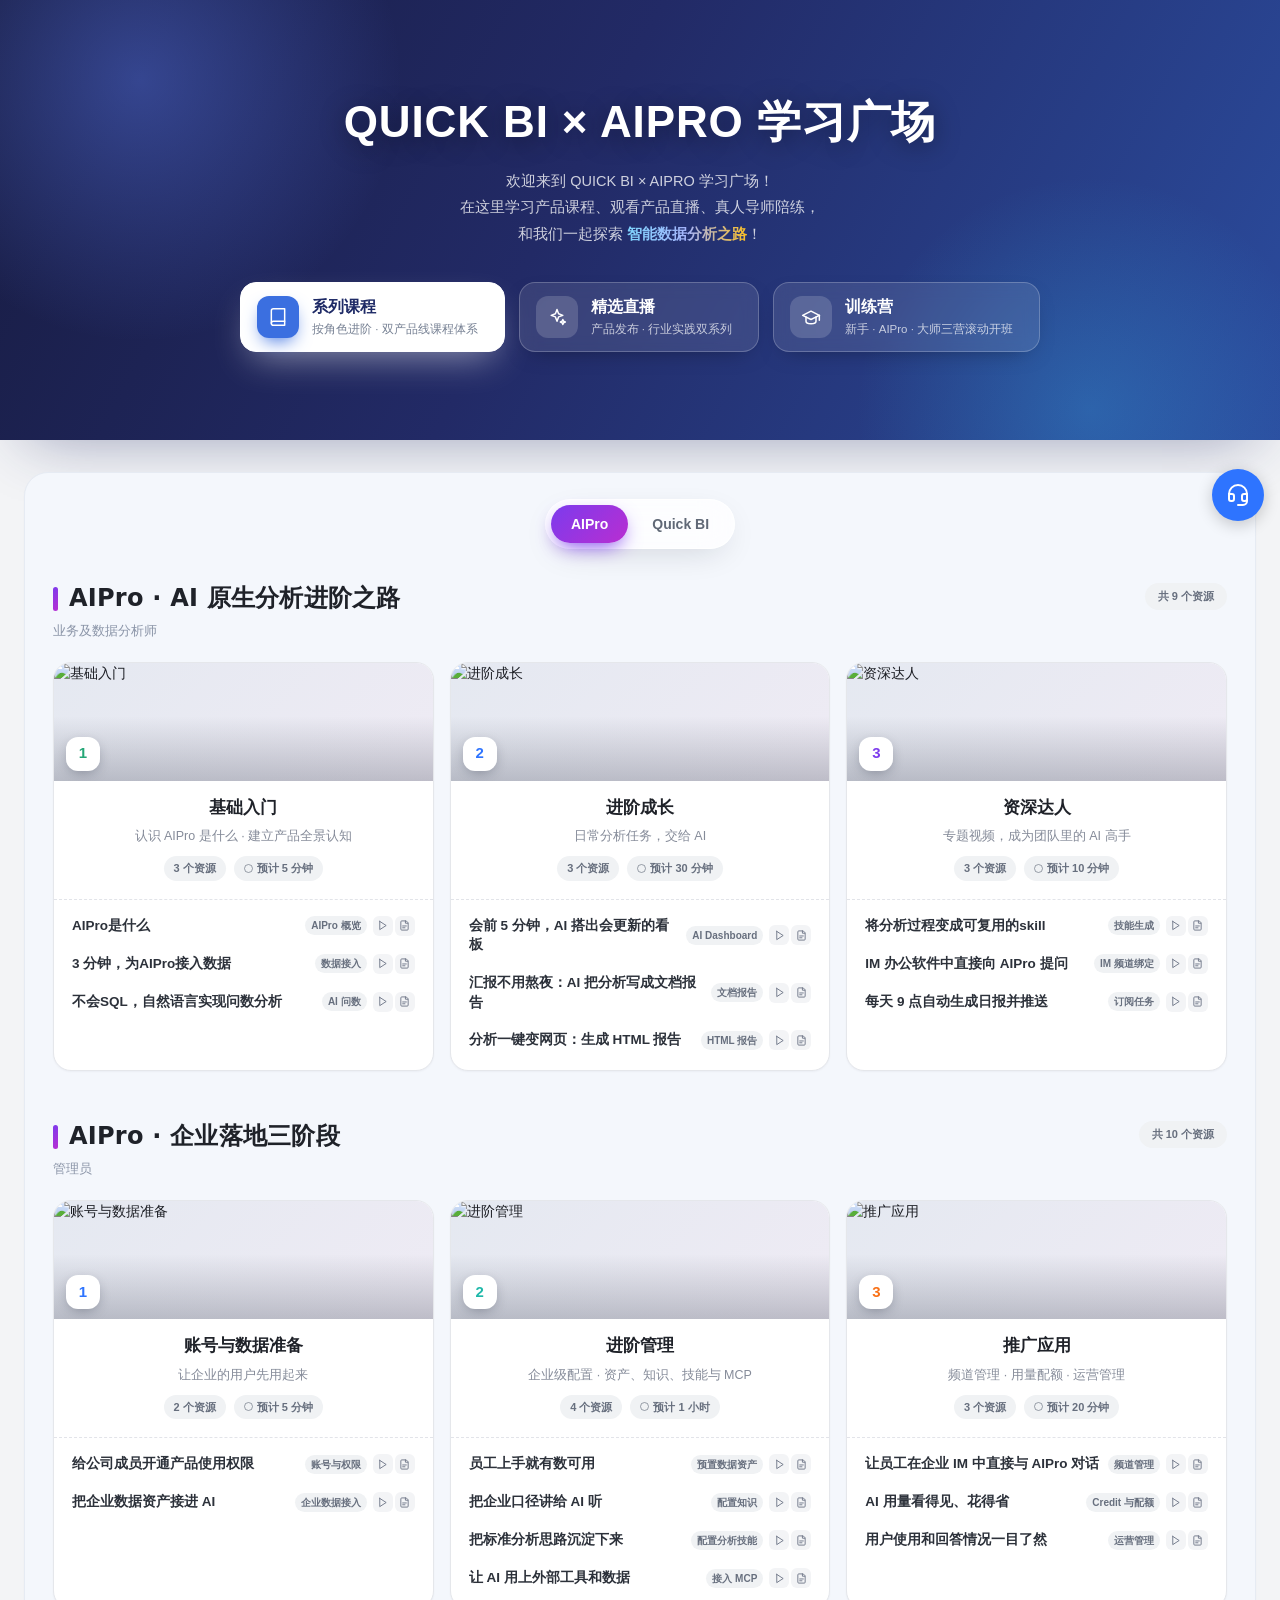
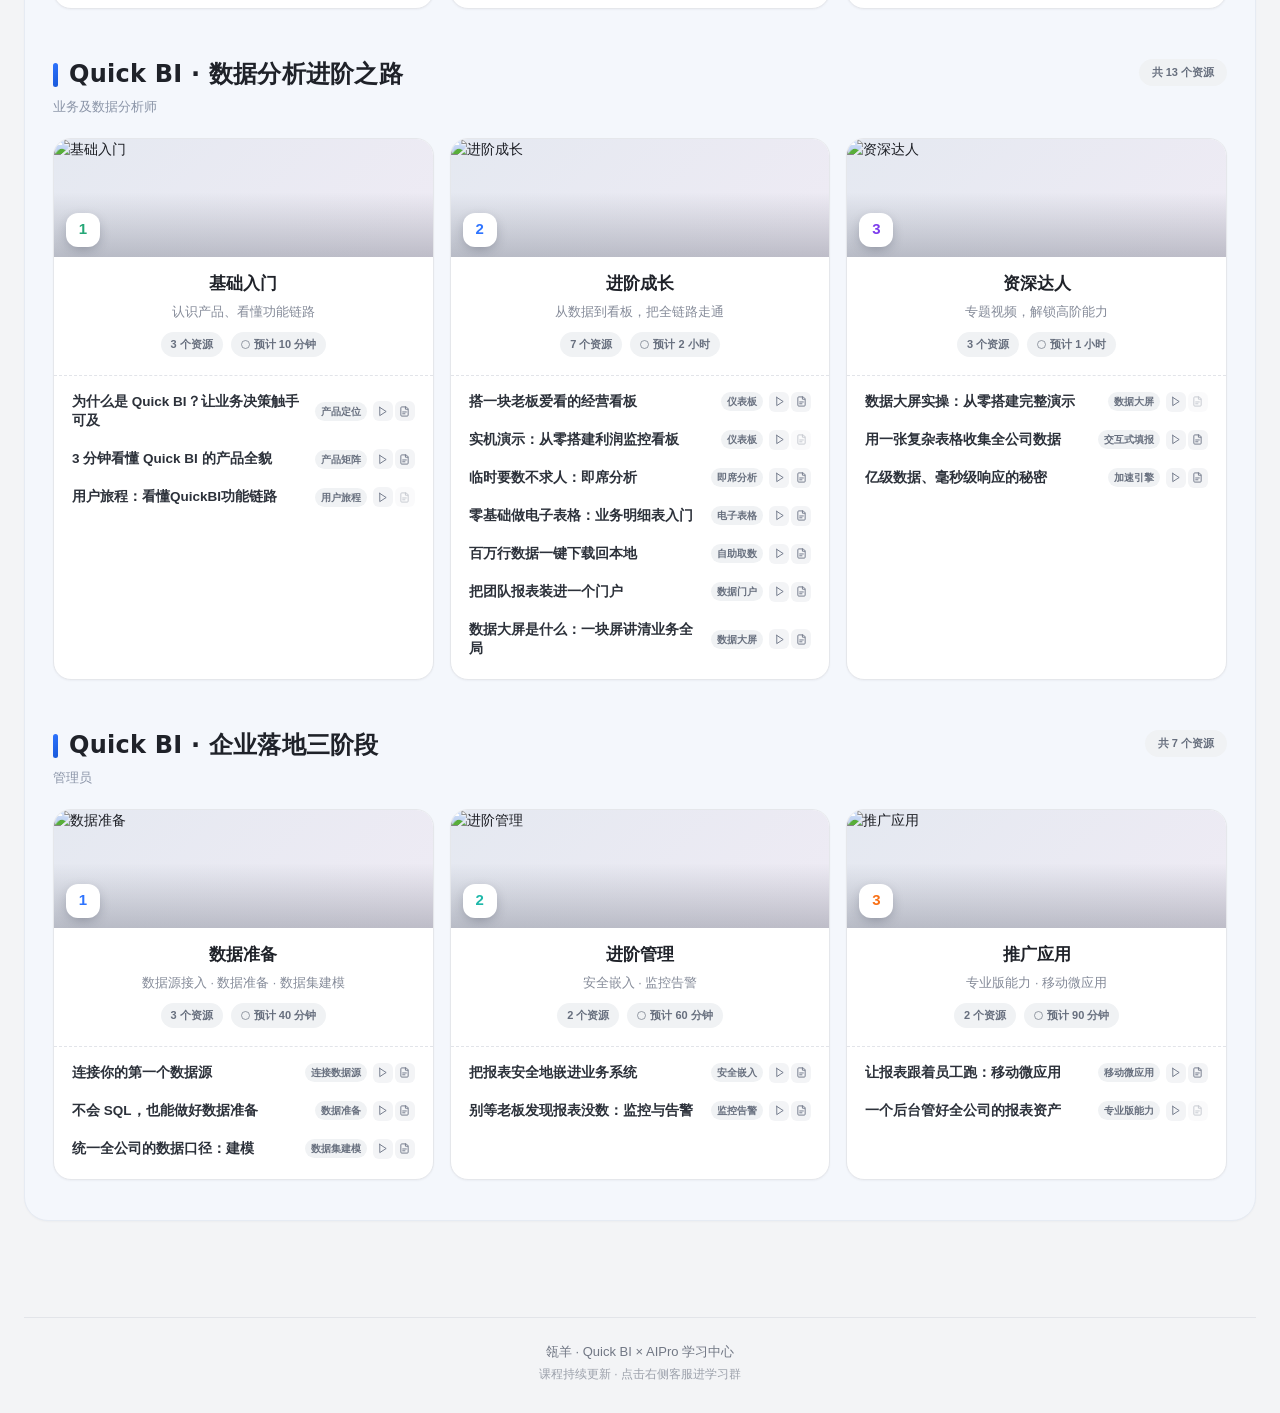
==== commit 641f80fb: "fix: 电子表格入门课程标题微调为「零基础做电子表格：业务明细表入门」" ====
--- a/index.html
+++ b/index.html
@@ -3638,7 +3638,7 @@
 </nav>
 <div class="line-block" data-line-of="aipro" style="--lcb:linear-gradient(135deg,hsl(262,83%,58%),hsl(291,64%,50%));"><div class="line-head"><div class="line-info"><h3 class="line-title">AIPro · AI 原生分析进阶之路</h3><span class="line-role line-role--analyst">业务及数据分析师</span></div><span class="line-count">共 9 个资源</span></div><div class="stage-grid">
     <div class="stage-card" id="acc-aa1" data-line="aipro" data-stage="1" data-total="0" style="--sg:hsl(158,64%,40%)">
-      <div class="sc-art"><img src="https://robject.oss-cn-shanghai.aliyuncs.com/robject-publish/media/10001/596/1c311b7d-0b7f-4ed2-9f83-6c319a30f16e/t2i_20261021165829_0.png?OSSAccessKeyId=LTAI5t7D1JqXhJXGaf6JSHEx&amp;Expires=4946173174&amp;Signature=ezeod6af0qCK8ad6wNQoXAIGz2M%3D" alt="基础入门" loading="lazy"><span class="sc-num">1</span></div>
+      <div class="sc-art"><img src="https://img.alicdn.com/imgextra/i4/O1CN01IAJA0e5dAsG3FPcG_!!6000000002520-0-tps-1600-800.jpg" alt="基础入门" loading="lazy"><span class="sc-num">1</span></div>
       <div class="sc-body">
         <div class="sc-name">基础入门</div>
         <p class="sc-desc" title="认识 AIPro 是什么 · 建立产品全景认知">认识 AIPro 是什么 · 建立产品全景认知</p>
@@ -3649,12 +3649,12 @@
       </div>
       <div class="sc-course-list">
         <a class="sc-course" data-learnkey="https://help.aliyun.com/zh/quick-bi/getting-started/quick-bi-aipro-getting-started-guide" data-learn="https://help.aliyun.com/zh/quick-bi/getting-started/quick-bi-aipro-getting-started-guide" href="https://help.aliyun.com/zh/quick-bi/getting-started/quick-bi-aipro-getting-started-guide" target="_blank" rel="noopener"><span class="sc-course-main">AIPro是什么</span><span class="sc-course-tag">AIPro 概览</span></a>
-        <a class="sc-course" data-learnkey="https://help.aliyun.com/zh/quick-bi/getting-started/quick-bi-aipro-getting-started-guide" data-learn="https://help.aliyun.com/zh/quick-bi/getting-started/quick-bi-aipro-getting-started-guide" href="https://help.aliyun.com/zh/quick-bi/getting-started/quick-bi-aipro-getting-started-guide" target="_blank" rel="noopener"><span class="sc-course-main">3 分钟，为AIPro接入数据</span><span class="sc-course-tag">数据接入</span></a>
-        <a class="sc-course" data-learnkey="https://help.aliyun.com/zh/quick-bi/getting-started/quick-bi-aipro-getting-started-guide" data-learn="https://help.aliyun.com/zh/quick-bi/getting-started/quick-bi-aipro-getting-started-guide" href="https://help.aliyun.com/zh/quick-bi/getting-started/quick-bi-aipro-getting-started-guide" target="_blank" rel="noopener"><span class="sc-course-main">不会SQL，自然语言实现问数分析</span><span class="sc-course-tag">AI 问数</span></a>
+        <a class="sc-course" data-learnkey="https://help.aliyun.com/zh/quick-bi/getting-started/quick-bi-aipro-getting-started-guide" data-learn="https://help.aliyun.com/zh/quick-bi/getting-started/quick-bi-aipro-getting-started-guide" href="https://help.aliyun.com/zh/quick-bi/getting-started/quick-bi-aipro-getting-started-guide" target="_blank" rel="noopener" data-video="https://cloud.video.taobao.com/vod/Oqs1NejXrAtVRQP4AcXmvHU-TjolByyPjpmy7OWNj4M.mp4"><span class="sc-course-main">3 分钟，为AIPro接入数据</span><span class="sc-course-tag">数据接入</span></a>
+        <a class="sc-course" data-learnkey="https://help.aliyun.com/zh/quick-bi/getting-started/quick-bi-aipro-getting-started-guide" data-learn="https://help.aliyun.com/zh/quick-bi/getting-started/quick-bi-aipro-getting-started-guide" href="https://help.aliyun.com/zh/quick-bi/getting-started/quick-bi-aipro-getting-started-guide" target="_blank" rel="noopener" data-video="https://cloud.video.taobao.com/vod/fX0T57iCfB9wJJdXa6Gx7-yCus2WDqKzqZa5U644Iho.mp4"><span class="sc-course-main">不会SQL，自然语言实现问数分析</span><span class="sc-course-tag">AI 问数</span></a>
       </div>
     </div>
     <div class="stage-card" id="acc-aa2" data-line="aipro" data-stage="2" data-total="0" style="--sg:hsl(220,100%,59%)">
-      <div class="sc-art"><img src="https://robject.oss-cn-shanghai.aliyuncs.com/robject-publish/media/10001/596/1c311b7d-0b7f-4ed2-9f83-6c319a30f16e/t2i_20261021165917_0.png?OSSAccessKeyId=LTAI5t7D1JqXhJXGaf6JSHEx&amp;Expires=4946173175&amp;Signature=A%2BeWWumKo%2Bn7GqmvxKAK0RDttfc%3D" alt="进阶成长" loading="lazy"><span class="sc-num">2</span></div>
+      <div class="sc-art"><img src="https://img.alicdn.com/imgextra/i4/O1CN01ZRAol5vPkqL3FPcG_!!6000000003417-0-tps-1600-800.jpg" alt="进阶成长" loading="lazy"><span class="sc-num">2</span></div>
       <div class="sc-body">
         <div class="sc-name">进阶成长</div>
         <p class="sc-desc" title="日常分析任务，交给 AI">日常分析任务，交给 AI</p>
@@ -3664,13 +3664,13 @@
         </div>
       </div>
       <div class="sc-course-list">
-        <a class="sc-course" data-learnkey="https://help.aliyun.com/zh/quick-bi/user-guide/visualized-report" data-learn="https://help.aliyun.com/zh/quick-bi/user-guide/visualized-report" href="https://help.aliyun.com/zh/quick-bi/user-guide/visualized-report" target="_blank" rel="noopener"><span class="sc-course-main">会前 5 分钟，AI 搭出会更新的看板</span><span class="sc-course-tag">AI Dashboard</span></a>
-        <a class="sc-course" data-learnkey="https://help.aliyun.com/zh/quick-bi/user-guide/document-report" data-learn="https://help.aliyun.com/zh/quick-bi/user-guide/document-report" href="https://help.aliyun.com/zh/quick-bi/user-guide/document-report" target="_blank" rel="noopener"><span class="sc-course-main">汇报不用熬夜：AI 把分析写成文档报告</span><span class="sc-course-tag">文档报告</span></a>
-        <a class="sc-course" data-learnkey="https://help.aliyun.com/zh/quick-bi/user-guide/html-report" data-learn="https://help.aliyun.com/zh/quick-bi/user-guide/html-report" href="https://help.aliyun.com/zh/quick-bi/user-guide/html-report" target="_blank" rel="noopener"><span class="sc-course-main">分析一键变网页：生成 HTML 报告</span><span class="sc-course-tag">HTML 报告</span></a>
+        <a class="sc-course" data-learnkey="https://help.aliyun.com/zh/quick-bi/user-guide/visualized-report" data-learn="https://help.aliyun.com/zh/quick-bi/user-guide/visualized-report" href="https://help.aliyun.com/zh/quick-bi/user-guide/visualized-report" target="_blank" rel="noopener" data-video="https://cloud.video.taobao.com/vod/bhaHUHZ6e6fQnoUdNHGLi1BdMgVpue0EiWcE-hME8lU.mp4"><span class="sc-course-main">会前 5 分钟，AI 搭出会更新的看板</span><span class="sc-course-tag">AI Dashboard</span></a>
+        <a class="sc-course" data-learnkey="https://help.aliyun.com/zh/quick-bi/user-guide/document-report" data-learn="https://help.aliyun.com/zh/quick-bi/user-guide/document-report" href="https://help.aliyun.com/zh/quick-bi/user-guide/document-report" target="_blank" rel="noopener" data-video="https://cloud.video.taobao.com/vod/kU7Kg9w1EbQpehnICdn2vabNk789Hgk7MyIpjuaEtB8.mp4"><span class="sc-course-main">汇报不用熬夜：AI 把分析写成文档报告</span><span class="sc-course-tag">文档报告</span></a>
+        <a class="sc-course" data-learnkey="https://help.aliyun.com/zh/quick-bi/user-guide/html-report" data-learn="https://help.aliyun.com/zh/quick-bi/user-guide/html-report" href="https://help.aliyun.com/zh/quick-bi/user-guide/html-report" target="_blank" rel="noopener" data-video="https://cloud.video.taobao.com/vod/Abde6loHjyuqJGHurXeUS8pHg97k2GgviJO0rHZoEIU.mp4"><span class="sc-course-main">分析一键变网页：生成 HTML 报告</span><span class="sc-course-tag">HTML 报告</span></a>
       </div>
     </div>
     <div class="stage-card" id="acc-aa3" data-line="aipro" data-stage="3" data-total="0" style="--sg:hsl(262,83%,58%)">
-      <div class="sc-art"><img src="https://robject.oss-cn-shanghai.aliyuncs.com/robject-publish/media/10001/596/1c311b7d-0b7f-4ed2-9f83-6c319a30f16e/t2i_20261021163424_0.png?OSSAccessKeyId=LTAI5t7D1JqXhJXGaf6JSHEx&amp;Expires=4946172214&amp;Signature=65O8u%2BJqpN7ZML%2BXS5rCid6lqUc%3D" alt="资深达人" loading="lazy"><span class="sc-num">3</span></div>
+      <div class="sc-art"><img src="https://img.alicdn.com/imgextra/i3/O1CN01F8x2GQzmgUJ3FPcG_!!6000000003036-0-tps-1600-800.jpg" alt="资深达人" loading="lazy"><span class="sc-num">3</span></div>
       <div class="sc-body">
         <div class="sc-name">资深达人</div>
         <p class="sc-desc" title="专题视频，成为团队里的 AI 高手">专题视频，成为团队里的 AI 高手</p>
@@ -3680,15 +3680,15 @@
         </div>
       </div>
       <div class="sc-course-list">
-        <a class="sc-course" data-learnkey="https://help.aliyun.com/zh/quick-bi/user-guide/skill-generation?spm=a2c4g.11186623.help-menu-30343.d_2_0_1_1_7.4bab1046Mq82Oa" data-learn="https://help.aliyun.com/zh/quick-bi/user-guide/skill-generation?spm=a2c4g.11186623.help-menu-30343.d_2_0_1_1_7.4bab1046Mq82Oa" href="https://help.aliyun.com/zh/quick-bi/user-guide/skill-generation?spm=a2c4g.11186623.help-menu-30343.d_2_0_1_1_7.4bab1046Mq82Oa" target="_blank" rel="noopener"><span class="sc-course-main"> 将分析过程变成可复用的skill </span><span class="sc-course-tag">技能生成</span></a>
-        <a class="sc-course" data-learnkey="https://help.aliyun.com/zh/quick-bi/user-guide/bind-im-channel-account?spm=a2c4g.11186623.help-menu-30343.d_2_0_1_2.76a21046pEkUcH" data-learn="https://help.aliyun.com/zh/quick-bi/user-guide/bind-im-channel-account?spm=a2c4g.11186623.help-menu-30343.d_2_0_1_2.76a21046pEkUcH" data-video="https://cloud.video.taobao.com/vod/ETub837Xh9FgRvYZj8_SyEiwHrPCcxYp9FA9WoqHQCk.mp4" href="https://help.aliyun.com/zh/quick-bi/user-guide/bind-im-channel-account?spm=a2c4g.11186623.help-menu-30343.d_2_0_1_2.76a21046pEkUcH" target="_blank" rel="noopener"><span class="sc-course-main"> IM 办公软件中直接向 AIPro 提问</span><span class="sc-course-tag">IM 频道绑定</span></a>
-        <a class="sc-course" data-learnkey="https://help.aliyun.com/zh/quick-bi/user-guide/my-subscriptions?spm=a2c4g.11186623.help-menu-30343.d_2_0_2_4.489455dfYxsZLv" data-learn="https://help.aliyun.com/zh/quick-bi/user-guide/my-subscriptions?spm=a2c4g.11186623.help-menu-30343.d_2_0_2_4.489455dfYxsZLv" href="https://help.aliyun.com/zh/quick-bi/user-guide/my-subscriptions?spm=a2c4g.11186623.help-menu-30343.d_2_0_2_4.489455dfYxsZLv" target="_blank" rel="noopener"><span class="sc-course-main">每天 9 点自动生成日报并推送</span><span class="sc-course-tag">订阅任务</span></a>
+        <a class="sc-course" data-learnkey="https://help.aliyun.com/zh/quick-bi/user-guide/skill-generation?spm=a2c4g.11186623.help-menu-30343.d_2_0_1_1_7.4bab1046Mq82Oa" data-learn="https://help.aliyun.com/zh/quick-bi/user-guide/skill-generation?spm=a2c4g.11186623.help-menu-30343.d_2_0_1_1_7.4bab1046Mq82Oa" href="https://help.aliyun.com/zh/quick-bi/user-guide/skill-generation?spm=a2c4g.11186623.help-menu-30343.d_2_0_1_1_7.4bab1046Mq82Oa" target="_blank" rel="noopener" data-video="https://cloud.video.taobao.com/vod/gnPuZgtgbUwu3tTS6oXurjw-ACz_ARnCf8MVl13qYBQ.mp4"><span class="sc-course-main"> 将分析过程变成可复用的skill </span><span class="sc-course-tag">技能生成</span></a>
+        <a class="sc-course" data-learnkey="https://help.aliyun.com/zh/quick-bi/user-guide/bind-im-channel-account?spm=a2c4g.11186623.help-menu-30343.d_2_0_1_2.76a21046pEkUcH" data-learn="https://help.aliyun.com/zh/quick-bi/user-guide/bind-im-channel-account?spm=a2c4g.11186623.help-menu-30343.d_2_0_1_2.76a21046pEkUcH" data-video="https://cloud.video.taobao.com/vod/AyEBKLq8fvwGV1Y8EhVBgYuO3xYDKCcY4TQjlE3jkqI.mp4" href="https://help.aliyun.com/zh/quick-bi/user-guide/bind-im-channel-account?spm=a2c4g.11186623.help-menu-30343.d_2_0_1_2.76a21046pEkUcH" target="_blank" rel="noopener"><span class="sc-course-main"> IM 办公软件中直接向 AIPro 提问</span><span class="sc-course-tag">IM 频道绑定</span></a>
+        <a class="sc-course" data-learnkey="https://help.aliyun.com/zh/quick-bi/user-guide/my-subscriptions?spm=a2c4g.11186623.help-menu-30343.d_2_0_2_4.489455dfYxsZLv" data-learn="https://help.aliyun.com/zh/quick-bi/user-guide/my-subscriptions?spm=a2c4g.11186623.help-menu-30343.d_2_0_2_4.489455dfYxsZLv" href="https://help.aliyun.com/zh/quick-bi/user-guide/my-subscriptions?spm=a2c4g.11186623.help-menu-30343.d_2_0_2_4.489455dfYxsZLv" target="_blank" rel="noopener" data-video="https://cloud.video.taobao.com/vod/BbwlmPar3scUisOFTxgzAYUK-JyxjtP3w7wrShAUpg0.mp4"><span class="sc-course-main">每天 9 点自动生成日报并推送</span><span class="sc-course-tag">订阅任务</span></a>
       </div>
     </div>
   </div></div>
 <div class="line-block" data-line-of="aipro" style="--lcb:linear-gradient(135deg,hsl(262,83%,58%),hsl(291,64%,50%));"><div class="line-head"><div class="line-info"><h3 class="line-title">AIPro · 企业落地三阶段</h3><span class="line-role line-role--admin">管理员</span></div><span class="line-count">共 10 个资源</span></div><div class="stage-grid">
     <div class="stage-card" id="acc-am1" data-line="aipro" data-stage="1" data-total="0" style="--sg:hsl(220,100%,59%)">
-      <div class="sc-art"><img src="https://robject.oss-cn-shanghai.aliyuncs.com/robject-publish/media/10001/596/1c311b7d-0b7f-4ed2-9f83-6c319a30f16e/t2i_20261021163826_0.png?OSSAccessKeyId=LTAI5t7D1JqXhJXGaf6JSHEx&amp;Expires=4946172219&amp;Signature=SNpCuSfG0Z3UuLpnK22zXrufZ3o%3D" alt="账号与数据准备" loading="lazy"><span class="sc-num">1</span></div>
+      <div class="sc-art"><img src="https://img.alicdn.com/imgextra/i1/O1CN01sK5ms5UALrK3FPcG_!!6000000006362-0-tps-1600-800.jpg" alt="账号与数据准备" loading="lazy"><span class="sc-num">1</span></div>
       <div class="sc-body">
         <div class="sc-name">账号与数据准备</div>
         <p class="sc-desc" title="让企业的用户先用起来">让企业的用户先用起来</p>
@@ -3698,12 +3698,12 @@
         </div>
       </div>
       <div class="sc-course-list">
-        <a class="sc-course" data-learnkey="https://help.aliyun.com/zh/quick-bi/user-guide/user-seats-and-permissions?spm=a2c4g.11186623.help-menu-30343.d_2_0_4_0.1c9911e8W0zlcD" data-learn="https://help.aliyun.com/zh/quick-bi/user-guide/user-seats-and-permissions?spm=a2c4g.11186623.help-menu-30343.d_2_0_4_0.1c9911e8W0zlcD" href="https://help.aliyun.com/zh/quick-bi/user-guide/user-seats-and-permissions?spm=a2c4g.11186623.help-menu-30343.d_2_0_4_0.1c9911e8W0zlcD" target="_blank" rel="noopener"><span class="sc-course-main">给公司成员开通产品使用权限</span><span class="sc-course-tag">账号与权限</span></a>
-        <a class="sc-course" data-learnkey="https://help.aliyun.com/zh/quick-bi/user-guide/data-management?spm=a2c4g.11186623.help-menu-30343.d_2_0_4_1.5fcb11e87jlNbp" data-learn="https://help.aliyun.com/zh/quick-bi/user-guide/data-management?spm=a2c4g.11186623.help-menu-30343.d_2_0_4_1.5fcb11e87jlNbp" href="https://help.aliyun.com/zh/quick-bi/user-guide/data-management?spm=a2c4g.11186623.help-menu-30343.d_2_0_4_1.5fcb11e87jlNbp" target="_blank" rel="noopener"><span class="sc-course-main">把企业数据资产接进 AI</span><span class="sc-course-tag">企业数据接入</span></a>
+        <a class="sc-course" data-learnkey="https://help.aliyun.com/zh/quick-bi/user-guide/user-seats-and-permissions?spm=a2c4g.11186623.help-menu-30343.d_2_0_4_0.1c9911e8W0zlcD" data-learn="https://help.aliyun.com/zh/quick-bi/user-guide/user-seats-and-permissions?spm=a2c4g.11186623.help-menu-30343.d_2_0_4_0.1c9911e8W0zlcD" href="https://help.aliyun.com/zh/quick-bi/user-guide/user-seats-and-permissions?spm=a2c4g.11186623.help-menu-30343.d_2_0_4_0.1c9911e8W0zlcD" target="_blank" rel="noopener" data-video="https://cloud.video.taobao.com/vod/sMc66O5AlB9fz3fv20zs1TMDhxHw3gMVVkfNpiErZGs.mp4"><span class="sc-course-main">给公司成员开通产品使用权限</span><span class="sc-course-tag">账号与权限</span></a>
+        <a class="sc-course" data-learnkey="https://help.aliyun.com/zh/quick-bi/user-guide/data-management?spm=a2c4g.11186623.help-menu-30343.d_2_0_4_1.5fcb11e87jlNbp" data-learn="https://help.aliyun.com/zh/quick-bi/user-guide/data-management?spm=a2c4g.11186623.help-menu-30343.d_2_0_4_1.5fcb11e87jlNbp" href="https://help.aliyun.com/zh/quick-bi/user-guide/data-management?spm=a2c4g.11186623.help-menu-30343.d_2_0_4_1.5fcb11e87jlNbp" target="_blank" rel="noopener" data-video="https://cloud.video.taobao.com/vod/OD3I6EnFznFEscmquZX1vrSQgG3jmrJ6N31kplP6gl0.mp4"><span class="sc-course-main">把企业数据资产接进 AI</span><span class="sc-course-tag">企业数据接入</span></a>
       </div>
     </div>
     <div class="stage-card" id="acc-am2" data-line="aipro" data-stage="2" data-total="0" style="--sg:hsl(174,72%,42%)">
-      <div class="sc-art"><img src="https://robject.oss-cn-shanghai.aliyuncs.com/robject-publish/media/10001/596/1c311b7d-0b7f-4ed2-9f83-6c319a30f16e/t2i_20261021163925_0.png?OSSAccessKeyId=LTAI5t7D1JqXhJXGaf6JSHEx&amp;Expires=4946172221&amp;Signature=7nqiIT9tU452V1wMpv5kOpleJAE%3D" alt="进阶管理" loading="lazy"><span class="sc-num">2</span></div>
+      <div class="sc-art"><img src="https://img.alicdn.com/imgextra/i1/O1CN01x7Zsssi2cgJ3FPcG_!!6000000002302-0-tps-1600-800.jpg" alt="进阶管理" loading="lazy"><span class="sc-num">2</span></div>
       <div class="sc-body">
         <div class="sc-name">进阶管理</div>
         <p class="sc-desc" title="企业级配置 · 资产、知识、技能与 MCP">企业级配置 · 资产、知识、技能与 MCP</p>
@@ -3713,14 +3713,14 @@
         </div>
       </div>
       <div class="sc-course-list">
-        <a class="sc-course" data-learnkey="https://help.aliyun.com/zh/quick-bi/user-guide/preconfigured-data-assets" data-learn="https://help.aliyun.com/zh/quick-bi/user-guide/preconfigured-data-assets" href="https://help.aliyun.com/zh/quick-bi/user-guide/preconfigured-data-assets" target="_blank" rel="noopener"><span class="sc-course-main">员工上手就有数可用</span><span class="sc-course-tag">预置数据资产</span></a>
-        <a class="sc-course" data-learnkey="https://help.aliyun.com/zh/quick-bi/user-guide/manage-knowledge" data-learn="https://help.aliyun.com/zh/quick-bi/user-guide/manage-knowledge" href="https://help.aliyun.com/zh/quick-bi/user-guide/manage-knowledge" target="_blank" rel="noopener"><span class="sc-course-main">把企业口径讲给 AI 听</span><span class="sc-course-tag">配置知识</span></a>
-        <a class="sc-course" data-learnkey="https://help.aliyun.com/zh/quick-bi/user-guide/skills-management" data-learn="https://help.aliyun.com/zh/quick-bi/user-guide/skills-management" href="https://help.aliyun.com/zh/quick-bi/user-guide/skills-management" target="_blank" rel="noopener"><span class="sc-course-main">把标准分析思路沉淀下来</span><span class="sc-course-tag">配置分析技能</span></a>
-        <a class="sc-course" data-learnkey="https://help.aliyun.com/zh/quick-bi/user-guide/mcp-management" data-learn="https://help.aliyun.com/zh/quick-bi/user-guide/mcp-management" href="https://help.aliyun.com/zh/quick-bi/user-guide/mcp-management" target="_blank" rel="noopener"><span class="sc-course-main">让 AI 用上外部工具和数据</span><span class="sc-course-tag">接入 MCP</span></a>
+        <a class="sc-course" data-learnkey="https://help.aliyun.com/zh/quick-bi/user-guide/preconfigured-data-assets" data-learn="https://help.aliyun.com/zh/quick-bi/user-guide/preconfigured-data-assets" href="https://help.aliyun.com/zh/quick-bi/user-guide/preconfigured-data-assets" target="_blank" rel="noopener" data-video="https://cloud.video.taobao.com/vod/Hlk6T505jw3fr7NluY9PRFgAn32o5M7EVGLg93YJ3vk.mp4"><span class="sc-course-main">员工上手就有数可用</span><span class="sc-course-tag">预置数据资产</span></a>
+        <a class="sc-course" data-learnkey="https://help.aliyun.com/zh/quick-bi/user-guide/manage-knowledge" data-learn="https://help.aliyun.com/zh/quick-bi/user-guide/manage-knowledge" href="https://help.aliyun.com/zh/quick-bi/user-guide/manage-knowledge" target="_blank" rel="noopener" data-video="https://cloud.video.taobao.com/vod/vN5EIsRAHDpxN_qfBDlRJxSK-fslABDao19JgTFMNZk.mp4"><span class="sc-course-main">把企业口径讲给 AI 听</span><span class="sc-course-tag">配置知识</span></a>
+        <a class="sc-course" data-learnkey="https://help.aliyun.com/zh/quick-bi/user-guide/skills-management" data-learn="https://help.aliyun.com/zh/quick-bi/user-guide/skills-management" href="https://help.aliyun.com/zh/quick-bi/user-guide/skills-management" target="_blank" rel="noopener" data-video="https://cloud.video.taobao.com/vod/NMGwBGObrkZxBve564zOy7ZjdfhnqUtSekA5FMmsn-0.mp4"><span class="sc-course-main">把标准分析思路沉淀下来</span><span class="sc-course-tag">配置分析技能</span></a>
+        <a class="sc-course" data-learnkey="https://help.aliyun.com/zh/quick-bi/user-guide/mcp-management" data-learn="https://help.aliyun.com/zh/quick-bi/user-guide/mcp-management" href="https://help.aliyun.com/zh/quick-bi/user-guide/mcp-management" target="_blank" rel="noopener" data-video="https://cloud.video.taobao.com/vod/zFuPWih7Hzlw8A4PNUDNBX_TblBVBKAMIyLGGIkWEUM.mp4"><span class="sc-course-main">让 AI 用上外部工具和数据</span><span class="sc-course-tag">接入 MCP</span></a>
       </div>
     </div>
     <div class="stage-card" id="acc-am3" data-line="aipro" data-stage="3" data-total="0" style="--sg:hsl(24,95%,53%)">
-      <div class="sc-art"><img src="https://robject.oss-cn-shanghai.aliyuncs.com/robject-publish/media/10001/596/1c311b7d-0b7f-4ed2-9f83-6c319a30f16e/t2i_20261021164038_0.png?OSSAccessKeyId=LTAI5t7D1JqXhJXGaf6JSHEx&amp;Expires=4946172222&amp;Signature=KPXyRJPlVl6flvKYSHDWF9zbLIk%3D" alt="推广应用" loading="lazy"><span class="sc-num">3</span></div>
+      <div class="sc-art"><img src="https://img.alicdn.com/imgextra/i3/O1CN01ZGnqACMzN6L3FPcG_!!6000000002144-0-tps-1600-800.jpg" alt="推广应用" loading="lazy"><span class="sc-num">3</span></div>
       <div class="sc-body">
         <div class="sc-name">推广应用</div>
         <p class="sc-desc" title="频道管理 · 用量配额 · 运营管理">频道管理 · 用量配额 · 运营管理</p>
@@ -3730,15 +3730,15 @@
         </div>
       </div>
       <div class="sc-course-list">
-        <a class="sc-course" data-learnkey="https://help.aliyun.com/zh/quick-bi/user-guide/channel-management/?spm=a2c4g.11186623.help-menu-30343.d_2_0_4_7.5985385af09H8q" data-learn="https://help.aliyun.com/zh/quick-bi/user-guide/channel-management/?spm=a2c4g.11186623.help-menu-30343.d_2_0_4_7.5985385af09H8q" href="https://help.aliyun.com/zh/quick-bi/user-guide/channel-management/?spm=a2c4g.11186623.help-menu-30343.d_2_0_4_7.5985385af09H8q" target="_blank" rel="noopener"><span class="sc-course-main">让员工在企业 IM 中直接与 AIPro 对话</span><span class="sc-course-tag">频道管理</span></a>
-        <a class="sc-course" data-learnkey="https://help.aliyun.com/zh/quick-bi/user-guide/credit-management" data-learn="https://help.aliyun.com/zh/quick-bi/user-guide/credit-management" href="https://help.aliyun.com/zh/quick-bi/user-guide/credit-management" target="_blank" rel="noopener"><span class="sc-course-main">AI 用量看得见、花得省</span><span class="sc-course-tag">Credit 与配额</span></a>
-        <a class="sc-course" data-learnkey="https://help.aliyun.com/zh/quick-bi/user-guide/operations-management" data-learn="https://help.aliyun.com/zh/quick-bi/user-guide/operations-management" href="https://help.aliyun.com/zh/quick-bi/user-guide/operations-management" target="_blank" rel="noopener"><span class="sc-course-main">用户使用和回答情况一目了然</span><span class="sc-course-tag">运营管理</span></a>
+        <a class="sc-course" data-learnkey="https://help.aliyun.com/zh/quick-bi/user-guide/channel-management/?spm=a2c4g.11186623.help-menu-30343.d_2_0_4_7.5985385af09H8q" data-learn="https://help.aliyun.com/zh/quick-bi/user-guide/channel-management/?spm=a2c4g.11186623.help-menu-30343.d_2_0_4_7.5985385af09H8q" href="https://help.aliyun.com/zh/quick-bi/user-guide/channel-management/?spm=a2c4g.11186623.help-menu-30343.d_2_0_4_7.5985385af09H8q" target="_blank" rel="noopener" data-video="https://cloud.video.taobao.com/vod/-J-Q66j3atHJxW1iwpxXPPoahaLDnUyptTyqfBXcSzM.mp4"><span class="sc-course-main">让员工在企业 IM 中直接与 AIPro 对话</span><span class="sc-course-tag">频道管理</span></a>
+        <a class="sc-course" data-learnkey="https://help.aliyun.com/zh/quick-bi/user-guide/credit-management" data-learn="https://help.aliyun.com/zh/quick-bi/user-guide/credit-management" href="https://help.aliyun.com/zh/quick-bi/user-guide/credit-management" target="_blank" rel="noopener" data-video="https://cloud.video.taobao.com/vod/GVLkfN3GtdcOzktXGYo5ZJrTFS2gnKTCeE_DhUWQv8w.mp4"><span class="sc-course-main">AI 用量看得见、花得省</span><span class="sc-course-tag">Credit 与配额</span></a>
+        <a class="sc-course" data-learnkey="https://help.aliyun.com/zh/quick-bi/user-guide/operations-management" data-learn="https://help.aliyun.com/zh/quick-bi/user-guide/operations-management" href="https://help.aliyun.com/zh/quick-bi/user-guide/operations-management" target="_blank" rel="noopener" data-video="https://cloud.video.taobao.com/vod/fRdLOJFJk9DWGQ2M4a1nRmDbDg2NouP1_eZZT9z4K2c.mp4"><span class="sc-course-main">用户使用和回答情况一目了然</span><span class="sc-course-tag">运营管理</span></a>
       </div>
     </div>
   </div></div>
 <div class="line-block" data-line-of="qbi" style="--lcb:linear-gradient(135deg,hsl(220,100%,59%),hsl(220,80%,47%));"><div class="line-head"><div class="line-info"><h3 class="line-title">Quick BI · 数据分析进阶之路</h3><span class="line-role line-role--analyst">业务及数据分析师</span></div><span class="line-count">共 13 个资源</span></div><div class="stage-grid">
     <div class="stage-card" id="acc-qa1" data-line="qbi" data-stage="1" data-total="0" style="--sg:hsl(158,64%,40%)">
-      <div class="sc-art"><img src="https://robject.oss-cn-shanghai.aliyuncs.com/robject-publish/media/10001/596/1c311b7d-0b7f-4ed2-9f83-6c319a30f16e/t2i_20261021163515_0.png?OSSAccessKeyId=LTAI5t7D1JqXhJXGaf6JSHEx&amp;Expires=4946172216&amp;Signature=pujXrB41d9WaGNP3s5Mhvj5YfEw%3D" alt="基础入门" loading="lazy"><span class="sc-num">1</span></div>
+      <div class="sc-art"><img src="https://img.alicdn.com/imgextra/i4/O1CN01IAJA0e5dAsG3FPcG_!!6000000002520-0-tps-1600-800.jpg" alt="基础入门" loading="lazy"><span class="sc-num">1</span></div>
       <div class="sc-body">
         <div class="sc-name">基础入门</div>
         <p class="sc-desc" title="认识产品、看懂功能链路">认识产品、看懂功能链路</p>
@@ -3754,7 +3754,7 @@
       </div>
     </div>
     <div class="stage-card" id="acc-qa2" data-line="qbi" data-stage="2" data-total="0" style="--sg:hsl(220,100%,59%)">
-      <div class="sc-art"><img src="https://robject.oss-cn-shanghai.aliyuncs.com/robject-publish/media/10001/596/1c311b7d-0b7f-4ed2-9f83-6c319a30f16e/t2i_20261021163630_0.png?OSSAccessKeyId=LTAI5t7D1JqXhJXGaf6JSHEx&amp;Expires=4946172217&amp;Signature=hHcUQg2z2MGXK2eZUGZw%2F9NPfL8%3D" alt="进阶成长" loading="lazy"><span class="sc-num">2</span></div>
+      <div class="sc-art"><img src="https://img.alicdn.com/imgextra/i4/O1CN01ZRAol5vPkqL3FPcG_!!6000000003417-0-tps-1600-800.jpg" alt="进阶成长" loading="lazy"><span class="sc-num">2</span></div>
       <div class="sc-body">
         <div class="sc-name">进阶成长</div>
         <p class="sc-desc" title="从数据到看板，把全链路走通">从数据到看板，把全链路走通</p>
@@ -3767,14 +3767,14 @@
         <a class="sc-course" data-learnkey="https://help.aliyun.com/zh/quick-bi/user-guide/overview-of-dashboard-creation?spm=a2c4g.11186623.help-menu-30343.d_2_5_1_0_0.21954c1axPSz5m&amp;scm=20140722.H_53408._.OR_help-T_cn~zh-V_1" data-learn="https://help.aliyun.com/zh/quick-bi/user-guide/overview-of-dashboard-creation?spm=a2c4g.11186623.help-menu-30343.d_2_5_1_0_0.21954c1axPSz5m&amp;scm=20140722.H_53408._.OR_help-T_cn~zh-V_1" data-video="https://cloud.video.taobao.com/play/u/null/p/1/e/6/t/1/437130576277.mp4" href="https://help.aliyun.com/zh/quick-bi/user-guide/overview-of-dashboard-creation?spm=a2c4g.11186623.help-menu-30343.d_2_5_1_0_0.21954c1axPSz5m&amp;scm=20140722.H_53408._.OR_help-T_cn~zh-V_1" target="_blank" rel="noopener"><span class="sc-course-main">搭一块老板爱看的经营看板</span><span class="sc-course-tag">仪表板</span></a>
         <a class="sc-course" data-learnkey="https://cloud.video.taobao.com/play/u/null/p/1/e/6/t/1/437966487338.mp4" data-learn="https://cloud.video.taobao.com/play/u/null/p/1/e/6/t/1/437966487338.mp4" href="https://cloud.video.taobao.com/play/u/null/p/1/e/6/t/1/437966487338.mp4" target="_blank" rel="noopener"><span class="sc-course-main">实机演示：从零搭建利润监控看板</span><span class="sc-course-tag">仪表板</span></a>
         <a class="sc-course" data-learnkey="https://help.aliyun.com/zh/quick-bi/user-guide/overview-of-ad-hoc-queries?spm=a2c4g.11186623.help-menu-30343.d_2_5_4_0.78f756722itKkl" data-learn="https://help.aliyun.com/zh/quick-bi/user-guide/overview-of-ad-hoc-queries?spm=a2c4g.11186623.help-menu-30343.d_2_5_4_0.78f756722itKkl" data-video="https://cloud.video.taobao.com/vod/TnJqz_p0q-jpxlAyrYrWrag38XIo9DnntKer-6B7jnE.mp4" href="https://help.aliyun.com/zh/quick-bi/user-guide/overview-of-ad-hoc-queries?spm=a2c4g.11186623.help-menu-30343.d_2_5_4_0.78f756722itKkl" target="_blank" rel="noopener"><span class="sc-course-main">临时要数不求人：即席分析</span><span class="sc-course-tag">即席分析</span></a>
-        <a class="sc-course" data-learnkey="https://help.aliyun.com/zh/quick-bi/user-guide/overview-of-workbooks?spm=a2c4g.11186623.help-menu-30343.d_2_5_2_0.5dab7782rNT31l" data-learn="https://help.aliyun.com/zh/quick-bi/user-guide/overview-of-workbooks?spm=a2c4g.11186623.help-menu-30343.d_2_5_2_0.5dab7782rNT31l" data-video="https://cloud.video.taobao.com/play/u/1524860/p/1/e/6/t/1/237080611087.mp4" href="https://help.aliyun.com/zh/quick-bi/user-guide/overview-of-workbooks?spm=a2c4g.11186623.help-menu-30343.d_2_5_2_0.5dab7782rNT31l" target="_blank" rel="noopener"><span class="sc-course-main">零基础做一张电子表格：业务明细表入门</span><span class="sc-course-tag">电子表格</span></a>
+        <a class="sc-course" data-learnkey="https://help.aliyun.com/zh/quick-bi/user-guide/overview-of-workbooks?spm=a2c4g.11186623.help-menu-30343.d_2_5_2_0.5dab7782rNT31l" data-learn="https://help.aliyun.com/zh/quick-bi/user-guide/overview-of-workbooks?spm=a2c4g.11186623.help-menu-30343.d_2_5_2_0.5dab7782rNT31l" data-video="https://cloud.video.taobao.com/play/u/1524860/p/1/e/6/t/1/237080611087.mp4" href="https://help.aliyun.com/zh/quick-bi/user-guide/overview-of-workbooks?spm=a2c4g.11186623.help-menu-30343.d_2_5_2_0.5dab7782rNT31l" target="_blank" rel="noopener"><span class="sc-course-main">零基础做电子表格：业务明细表入门</span><span class="sc-course-tag">电子表格</span></a>
         <a class="sc-course" data-learnkey="https://help.aliyun.com/zh/quick-bi/user-guide/overview?spm=a2c4g.11186623.help-menu-30343.d_2_5_5_0.40137782SF4be4" data-learn="https://help.aliyun.com/zh/quick-bi/user-guide/overview?spm=a2c4g.11186623.help-menu-30343.d_2_5_5_0.40137782SF4be4" data-video="https://cloud.video.taobao.com/vod/yCr3ejfDZQl8J5p4INkxCOvvKaNRhw4MNZyyP6YD6aY.mp4" href="https://help.aliyun.com/zh/quick-bi/user-guide/overview?spm=a2c4g.11186623.help-menu-30343.d_2_5_5_0.40137782SF4be4" target="_blank" rel="noopener"><span class="sc-course-main">百万行数据一键下载回本地</span><span class="sc-course-tag">自助取数</span></a>
         <a class="sc-course" data-learnkey="https://help.aliyun.com/zh/quick-bi/user-guide/bi-portals/?spm=a2c4g.11186623.help-menu-30343.d_2_6_0.dfa46697xR9jqy" data-learn="https://help.aliyun.com/zh/quick-bi/user-guide/bi-portals/?spm=a2c4g.11186623.help-menu-30343.d_2_6_0.dfa46697xR9jqy" data-video="https://cloud.video.taobao.com/vod/KRLLCQPerEuqrb_Kq1FZ8wzzsOh2bYY-cwTn7HIA2Zs.mp4" href="https://help.aliyun.com/zh/quick-bi/user-guide/bi-portals/?spm=a2c4g.11186623.help-menu-30343.d_2_6_0.dfa46697xR9jqy" target="_blank" rel="noopener"><span class="sc-course-main">把团队报表装进一个门户</span><span class="sc-course-tag">数据门户</span></a>
         <a class="sc-course" data-learnkey="https://help.aliyun.com/zh/quick-bi/user-guide/overview-3?spm=a2c4g.11186623.help-menu-30343.d_2_5_3_0.70b97d76hIeMbn" data-learn="https://help.aliyun.com/zh/quick-bi/user-guide/overview-3?spm=a2c4g.11186623.help-menu-30343.d_2_5_3_0.70b97d76hIeMbn" data-video="https://cloud.video.taobao.com/vod/nCe7QhM0Y_vb4zD4ubX4wn3ciChVMormQF_47p_DTts.mp4" href="https://help.aliyun.com/zh/quick-bi/user-guide/overview-3?spm=a2c4g.11186623.help-menu-30343.d_2_5_3_0.70b97d76hIeMbn" target="_blank" rel="noopener"><span class="sc-course-main">数据大屏是什么：一块屏讲清业务全局</span><span class="sc-course-tag">数据大屏</span></a>
       </div>
     </div>
     <div class="stage-card" id="acc-qa3" data-line="qbi" data-stage="3" data-total="0" style="--sg:hsl(262,83%,58%)">
-      <div class="sc-art"><img src="https://robject.oss-cn-shanghai.aliyuncs.com/robject-publish/media/10001/596/1c311b7d-0b7f-4ed2-9f83-6c319a30f16e/t2i_20261021163725_0.png?OSSAccessKeyId=LTAI5t7D1JqXhJXGaf6JSHEx&amp;Expires=4946172218&amp;Signature=lzFKRDfseKXlkLsSEgMdBUN29Q0%3D" alt="资深达人" loading="lazy"><span class="sc-num">3</span></div>
+      <div class="sc-art"><img src="https://img.alicdn.com/imgextra/i3/O1CN01F8x2GQzmgUJ3FPcG_!!6000000003036-0-tps-1600-800.jpg" alt="资深达人" loading="lazy"><span class="sc-num">3</span></div>
       <div class="sc-body">
         <div class="sc-name">资深达人</div>
         <p class="sc-desc" title="专题视频，解锁高阶能力">专题视频，解锁高阶能力</p>
@@ -3792,7 +3792,7 @@
   </div></div>
 <div class="line-block" data-line-of="qbi" style="--lcb:linear-gradient(135deg,hsl(220,100%,59%),hsl(220,80%,47%));"><div class="line-head"><div class="line-info"><h3 class="line-title">Quick BI · 企业落地三阶段</h3><span class="line-role line-role--admin">管理员</span></div><span class="line-count">共 7 个资源</span></div><div class="stage-grid">
     <div class="stage-card" id="acc-qm1" data-line="qbi" data-stage="1" data-total="0" style="--sg:hsl(220,100%,59%)">
-      <div class="sc-art"><img src="https://robject.oss-cn-shanghai.aliyuncs.com/robject-publish/media/10001/596/1c311b7d-0b7f-4ed2-9f83-6c319a30f16e/t2i_20261021164127_0.png?OSSAccessKeyId=LTAI5t7D1JqXhJXGaf6JSHEx&amp;Expires=4946172223&amp;Signature=EvrRPUPFIHFqYfVB9aKZm7ReOps%3D" alt="数据准备" loading="lazy"><span class="sc-num">1</span></div>
+      <div class="sc-art"><img src="https://img.alicdn.com/imgextra/i1/O1CN01sK5ms5UALrK3FPcG_!!6000000006362-0-tps-1600-800.jpg" alt="数据准备" loading="lazy"><span class="sc-num">1</span></div>
       <div class="sc-body">
         <div class="sc-name">数据准备</div>
         <p class="sc-desc" title="数据源接入 · 数据准备 · 数据集建模">数据源接入 · 数据准备 · 数据集建模</p>
@@ -3808,7 +3808,7 @@
       </div>
     </div>
     <div class="stage-card" id="acc-qm2" data-line="qbi" data-stage="2" data-total="0" style="--sg:hsl(174,72%,42%)">
-      <div class="sc-art"><img src="https://robject.oss-cn-shanghai.aliyuncs.com/robject-publish/media/10001/596/1c311b7d-0b7f-4ed2-9f83-6c319a30f16e/t2i_20261021164211_0.png?OSSAccessKeyId=LTAI5t7D1JqXhJXGaf6JSHEx&amp;Expires=4946172225&amp;Signature=RxJcdA2eXrxTqCmgJqs4b9M%2FMac%3D" alt="进阶管理" loading="lazy"><span class="sc-num">2</span></div>
+      <div class="sc-art"><img src="https://img.alicdn.com/imgextra/i1/O1CN01x7Zsssi2cgJ3FPcG_!!6000000002302-0-tps-1600-800.jpg" alt="进阶管理" loading="lazy"><span class="sc-num">2</span></div>
       <div class="sc-body">
         <div class="sc-name">进阶管理</div>
         <p class="sc-desc" title="安全嵌入 · 监控告警">安全嵌入 · 监控告警</p>
@@ -3823,7 +3823,7 @@
       </div>
     </div>
     <div class="stage-card" id="acc-qm3" data-line="qbi" data-stage="3" data-total="0" style="--sg:hsl(24,95%,53%)">
-      <div class="sc-art"><img src="https://robject.oss-cn-shanghai.aliyuncs.com/robject-publish/media/10001/596/1c311b7d-0b7f-4ed2-9f83-6c319a30f16e/t2i_20261021164316_0.png?OSSAccessKeyId=LTAI5t7D1JqXhJXGaf6JSHEx&amp;Expires=4946172226&amp;Signature=bJWXbSv66swM74PXqRWxLGUI%2F78%3D" alt="推广应用" loading="lazy"><span class="sc-num">3</span></div>
+      <div class="sc-art"><img src="https://img.alicdn.com/imgextra/i3/O1CN01ZGnqACMzN6L3FPcG_!!6000000002144-0-tps-1600-800.jpg" alt="推广应用" loading="lazy"><span class="sc-num">3</span></div>
       <div class="sc-body">
         <div class="sc-name">推广应用</div>
         <p class="sc-desc" title="专业版能力 · 移动微应用">专业版能力 · 移动微应用</p>
@@ -3864,7 +3864,7 @@
       <a href="#tutors">讲师介绍</a>
       <a href="#rewards">激励与认证</a>
       <a href="#faq">常见问题</a>
-      <a class="nav-join" href="https://ch6egz.aliwork.com/s/aibaoming1109" target="_blank" rel="noopener">立即报名</a>
+      <a class="nav-join" href="https://ch6egz.aliwork.com/o/baoming1123" target="_blank" rel="noopener">立即报名</a>
     </nav>
 
     <!-- ============ S1 训练营汇总（含亮点、选营指引两个小节） ============ -->
@@ -3878,11 +3878,11 @@
       </header>
 
       <div class="camps">
-        <!-- 卡 1：新手训练营（海报式长卡：活动介绍 + 课程速览 + 亮点；本期报名中：亮蓝报名横幅 + 蓝色柔光突出显示，样式复用 .camp-flag / .pc-c--newbie.is-live；2026-10-30 班期轮换，1109 班期接棒本期报名，表单 aibaoming1109） -->
-        <article class="camp camp--pc pc-c--newbie is-live">
-          <p class="camp-flag"><b>🔥本期报名中🔥</b><span class="camp-flag-date">11 月 9 日开营</span></p>
+        <!-- 卡 1：新手训练营（海报式长卡：活动介绍 + 课程速览 + 亮点；2026-11-13 班期轮换，1109 班期已结营：灰蓝弱化横幅 camp-flag--muted camp-flag--newbie + tag--done 已结营，按钮置灰） -->
+        <article class="camp camp--pc pc-c--newbie">
+          <p class="camp-flag camp-flag--muted camp-flag--newbie"><b>已结营</b><span class="camp-flag-date">11 月 9 日 – 11 月 13 日</span></p>
           <div class="pc-hero pc-hero--newbie">
-            <a class="tag tag--live pc-hero-tag" href="https://ch6egz.aliwork.com/s/aibaoming1109" target="_blank" rel="noopener">报名中</a>
+            <span class="tag tag--done pc-hero-tag">已结营</span>
             <div class="pc-brands"><span>阿里云智能集团 × 瓴羊</span></div>
             <h3 class="pc-title">新手训练营</h3>
             <div class="pc-pillrow">
@@ -3915,16 +3915,16 @@
             </section>
           </div>
           <div class="pc-foot">
-            <!-- 新手营报名入口：1109 班期表单 aibaoming1109（2026-10-30 班期轮换后本卡为本期报名中，高亮横幅 + 报名中角标同步生效） -->
-            <a class="btn btn--brand btn--sm" href="https://ch6egz.aliwork.com/s/aibaoming1109" target="_blank" rel="noopener">立即报名</a>
+            <!-- 新手营报名入口：1109 班期已结营，按钮置灰禁用（2026-11-13 班期轮换） -->
+            <span class="btn btn--sm btn--disabled">报名已结束</span>
           </div>
         </article>
 
-        <!-- 卡 2：AIPro 训练营（海报式长卡；下期预告：复用灰橙弱化横幅 camp-flag--muted camp-flag--aipro + tag--soon 待开始；2026-10-30 班期轮换，1116 班期开启报名，表单 aibaoming1116） -->
+        <!-- 卡 2：AIPro 训练营（海报式长卡；2026-11-16 班期轮换，1116 班期报名截止：灰橙弱化横幅 camp-flag--muted camp-flag--aipro + tag--done 已结营，按钮置灰） -->
         <article class="camp camp--pc pc-c--aipro">
-          <p class="camp-flag camp-flag--muted camp-flag--aipro"><b>下期预告</b><span class="camp-flag-date">11 月 16 日 – 11 月 20 日</span></p>
+          <p class="camp-flag camp-flag--muted camp-flag--aipro"><b>已结营</b><span class="camp-flag-date">11 月 16 日 – 11 月 20 日</span></p>
           <div class="pc-hero pc-hero--aipro">
-            <span class="tag tag--soon pc-hero-tag">待开始</span>
+            <span class="tag tag--done pc-hero-tag">已结营</span>
             <div class="pc-brands"><span>阿里云智能集团 × 瓴羊</span></div>
             <h3 class="pc-title">AIPro 训练营</h3>
             <div class="pc-pillrow">
@@ -3957,16 +3957,16 @@
             </section>
           </div>
           <div class="pc-foot">
-            <!-- AIPro 报名入口：1116 班期表单 aibaoming1116（2026-10-30 班期轮换后本卡为下期预告，报名入口已开放） -->
-            <a class="btn btn--brand btn--sm" href="https://ch6egz.aliwork.com/s/aibaoming1116" target="_blank" rel="noopener">立即报名</a>
+            <!-- AIPro 报名入口：1116 班期报名截止，按钮置灰禁用（2026-11-16 班期轮换） -->
+            <span class="btn btn--sm btn--disabled">报名已结束</span>
           </div>
         </article>
 
-        <!-- 卡 3：大师训练营（海报式长卡；下期预告：复用灰紫弱化横幅 camp-flag--muted camp-flag--master + tag--soon 待开始；2026-10-30 班期轮换，1026 班期结营，1123 班期开启报名） -->
-        <article class="camp camp--pc pc-c--master">
-          <p class="camp-flag camp-flag--muted camp-flag--master"><b>下期预告</b><span class="camp-flag-date">11 月 23 日 – 11 月 27 日</span></p>
+        <!-- 卡 3：大师训练营（海报式长卡；本期报名中：亮紫报名横幅 + 紫色柔光突出显示，样式复用 .camp-flag / .pc-c--master.is-live；2026-11-16 班期轮换，1123 班期接棒本期报名，表单 baoming1123） -->
+        <article class="camp camp--pc pc-c--master is-live">
+          <p class="camp-flag"><b>🔥本期报名中🔥</b><span class="camp-flag-date">11 月 23 日开营</span></p>
           <div class="pc-hero pc-hero--master">
-            <span class="tag tag--soon pc-hero-tag">待开始</span>
+            <a class="tag tag--live pc-hero-tag" href="https://ch6egz.aliwork.com/o/baoming1123" target="_blank" rel="noopener">报名中</a>
             <div class="pc-brands"><span>阿里云智能集团 × 瓴羊</span></div>
             <h3 class="pc-title">大师训练营</h3>
             <div class="pc-pillrow">
@@ -3999,8 +3999,8 @@
             </section>
           </div>
           <div class="pc-foot">
-            <!-- 大师营报名入口：宜搭表单按班期独立（1123 班期表单 aibaoming1123；2026-10-30 班期轮换后本卡为下期预告，报名入口已开放） -->
-            <a class="btn btn--brand btn--sm" href="https://ch6egz.aliwork.com/s/aibaoming1123" target="_blank" rel="noopener">立即报名</a>
+            <!-- 大师营报名入口：1123 班期表单 baoming1123（2026-11-16 班期轮换后本卡为本期报名中，高亮横幅 + 报名中角标同步生效） -->
+            <a class="btn btn--brand btn--sm" href="https://ch6egz.aliwork.com/o/baoming1123" target="_blank" rel="noopener">立即报名</a>
           </div>
         </article>
       </div>
@@ -4042,7 +4042,7 @@
           <article class="guide-card reveal" data-reveal-delay="0">
             <h4><b>零基础</b> / 刚接触 BI</h4>
             <p>第一次使用 Quick BI，想系统入门而不是碎片化看文档</p>
-            <p class="guide-to">推荐参加<b>新手训练营</b><a class="tag tag--live tag--inline" href="https://ch6egz.aliwork.com/s/aibaoming1109" target="_blank" rel="noopener">报名中</a></p>
+            <p class="guide-to">推荐参加<b>新手训练营</b></p>
           </article>
           <article class="guide-card reveal" data-reveal-delay="1">
             <h4><b>会用 BI</b>，想让 AI 提效</h4>
@@ -4052,7 +4052,7 @@
           <article class="guide-card reveal" data-reveal-delay="2">
             <h4><b>熟练用户</b> / 进阶攻关</h4>
             <p>想攻克复杂表格、函数体系、占位符等高阶专题</p>
-            <p class="guide-to">推荐参加<b>大师训练营</b></p>
+            <p class="guide-to">推荐参加<b>大师训练营</b><a class="tag tag--live tag--inline" href="https://ch6egz.aliwork.com/o/baoming1123" target="_blank" rel="noopener">报名中</a></p>
           </article>
         </div>
 
@@ -4110,7 +4110,7 @@
 
       <!-- 新手营大纲（依据新手营宣发物料整理；每日详细任务待运营补充） -->
       <div class="sched-pane is-active" id="sched-newbie" role="tabpanel" aria-label="新手训练营">
-        <p class="sched-meta">报名进行中 · 11 月 9 日 – 11 月 13 日 · 每天学习 30–50 分钟 · 免费参加</p>
+        <p class="sched-meta">已结营 · 11 月 9 日 – 11 月 13 日 · 每天学习 30–50 分钟 · 免费参加</p>
         <ol class="tl">
           <li class="tl-item">
             <span class="tl-node">1</span>
@@ -4227,7 +4227,7 @@
       </div>
 
       <div class="sched-pane" id="sched-aipro" role="tabpanel" aria-label="AIPro 训练营" hidden>
-        <p class="sched-meta">待开始 · 11 月 16 日 – 11 月 20 日 · 每天约 40 分钟 · 免费参加</p>
+        <p class="sched-meta">已结营 · 11 月 16 日 – 11 月 20 日 · 每天约 40 分钟 · 免费参加</p>
         <ol class="tl">
           <li class="tl-item">
             <span class="tl-node">1</span>
@@ -4345,7 +4345,7 @@
 
       <!-- 大师营大纲（依据大师营宣发物料整理） -->
       <div class="sched-pane" id="sched-master" role="tabpanel" aria-label="大师训练营" hidden>
-        <p class="sched-meta">待开始 · 11 月 23 日 – 11 月 27 日 · 每天 1 节课 · 免费参加</p>
+        <p class="sched-meta">报名进行中 · 11 月 23 日 – 11 月 27 日 · 每天 1 节课 · 免费参加</p>
         <ol class="tl">
           <li class="tl-item">
             <span class="tl-node">1</span>
@@ -4664,12 +4664,12 @@
       <p class="faq-more">更多产品问题，可查阅 <a href="https://help.aliyun.com/zh/quick-bi/" target="_blank" rel="noopener">Quick BI 官方帮助文档</a></p>
     </section>
 
-    <!-- 底部报名条（2026-10-22 按运营要求回移至页尾；顶部转化由锚点导航右侧「立即报名」CTA 承担；2026-10-30 班期轮换后跟随本期报名中的班期：新手营，宜搭表单 aibaoming1109；班期轮换时同步更新本块文案与链接） -->
+    <!-- 底部报名条（2026-10-22 按运营要求回移至页尾；顶部转化由锚点导航右侧「立即报名」CTA 承担；2026-11-16 班期轮换后跟随本期报名中的班期：大师营，宜搭表单 baoming1123；班期轮换时同步更新本块文案与链接） -->
     <section class="cta-strip reveal" id="join">
       <div class="cta-strip-copy">
-        <h2>名额有限，立即报名 <em>新手训练营</em></h2>
-        <p>11 月 9 日开营 · 免费参加 · 报满即止 · 完成学习获官方认证证书</p>
-        <a class="btn btn--white btn--lg" href="https://ch6egz.aliwork.com/s/aibaoming1109" target="_blank" rel="noopener">立即报名<svg class="icon"><use href="#i-arrow" xlink:href="#i-arrow"/></svg></a>
+        <h2>名额有限，立即报名 <em>大师训练营</em></h2>
+        <p>11 月 23 日开营 · 免费参加 · 报满即止 · 完成学习获官方认证证书</p>
+        <a class="btn btn--white btn--lg" href="https://ch6egz.aliwork.com/o/baoming1123" target="_blank" rel="noopener">立即报名<svg class="icon"><use href="#i-arrow" xlink:href="#i-arrow"/></svg></a>
       </div>
       <div class="cta-strip-qr">
         <p>报名咨询 · 班主任</p>
@@ -5274,23 +5274,23 @@
   var VIDEO_SRC = {
     /* —— 业务用户篇 —— */
     'AIPro是什么': 'https://cloud.video.taobao.com/vod/NKZPqFLNbWNsAEfyPWb99Zma6Y8nOiqLDY0UDO_n9CE.mp4',
-    '3 分钟，为AIPro接入数据': 'https://cloud.video.taobao.com/vod/U5iA9ohXtAO-2k9ReidlloiNXmDblU5EfpOe-UQkK9M.mp4',
-    '不会SQL，自然语言实现问数分析': 'https://cloud.video.taobao.com/vod/ivNxTOkWacwTyktlzIFrp7hfQ1rkVPOxapE_ub-4ojw.mp4',
-    '会前 5 分钟，AI 搭出会更新的看板': 'https://cloud.video.taobao.com/vod/D1PYWFEW390TyJu3bMreTEylSee2CMo3oGQrLnCLK6c.mp4',
-    '汇报不用熬夜：AI 把分析写成文档报告': 'https://cloud.video.taobao.com/vod/LBRPZd-rTRi7BwyVY90c-15XYRA6jQH-R9-0kvdif_c.mp4',
-    '分析一键变网页：生成 HTML 报告': 'https://cloud.video.taobao.com/vod/BoQH0jwhSlI64qmiwLT7DCAJXHMdrNUt_awsTVhfq4A.mp4',
-    '将分析过程变成可复用的skill': 'https://cloud.video.taobao.com/vod/lbFemq5xm392AHmR9L-XMIlASkMXSlR_HkVBqwiAxrA.mp4',
-    '每天 9 点自动生成日报并推送': 'https://cloud.video.taobao.com/vod/jRQeaE3FTgmF69ihBebdgkDkgyfUMjaLYLrzibEJG34.mp4',
+    '3 分钟，为AIPro接入数据': 'https://cloud.video.taobao.com/vod/Oqs1NejXrAtVRQP4AcXmvHU-TjolByyPjpmy7OWNj4M.mp4',
+    '不会SQL，自然语言实现问数分析': 'https://cloud.video.taobao.com/vod/fX0T57iCfB9wJJdXa6Gx7-yCus2WDqKzqZa5U644Iho.mp4',
+    '会前 5 分钟，AI 搭出会更新的看板': 'https://cloud.video.taobao.com/vod/bhaHUHZ6e6fQnoUdNHGLi1BdMgVpue0EiWcE-hME8lU.mp4',
+    '汇报不用熬夜：AI 把分析写成文档报告': 'https://cloud.video.taobao.com/vod/kU7Kg9w1EbQpehnICdn2vabNk789Hgk7MyIpjuaEtB8.mp4',
+    '分析一键变网页：生成 HTML 报告': 'https://cloud.video.taobao.com/vod/Abde6loHjyuqJGHurXeUS8pHg97k2GgviJO0rHZoEIU.mp4',
+    '将分析过程变成可复用的skill': 'https://cloud.video.taobao.com/vod/gnPuZgtgbUwu3tTS6oXurjw-ACz_ARnCf8MVl13qYBQ.mp4',
+    '每天 9 点自动生成日报并推送': 'https://cloud.video.taobao.com/vod/BbwlmPar3scUisOFTxgzAYUK-JyxjtP3w7wrShAUpg0.mp4',
     /* —— 管理员篇 —— */
-    '给公司成员开通产品使用权限': 'https://cloud.video.taobao.com/vod/rNQ5G5okwTO1-70_LWGYMmZnGEzGMB8U67mseTcCkBA.mp4',
-    '把企业数据资产接进 AI': 'https://cloud.video.taobao.com/vod/VsaTtwRRVVyt3blP343ZILhHLh7Ac6LfQlM2dpuO7qM.mp4',
-    '员工上手就有数可用': 'https://cloud.video.taobao.com/vod/nHAjCyvF20X9Hxo5OJKvyEI7qNZNkU5pCeWQuP7mgCY.mp4',
-    '把企业口径讲给 AI 听': 'https://cloud.video.taobao.com/vod/OZSdN03X-BBLVF3oKVhglVROEF1Ki3TzrhhFUTIjdXo.mp4',
-    '把标准分析思路沉淀下来': 'https://cloud.video.taobao.com/vod/PoPRZfjXp0ARkr8VSgYXHBNB_gOY9HUvkERqgvlM4AE.mp4',
-    '让 AI 用上外部工具和数据': 'https://cloud.video.taobao.com/vod/DLAnC_SZAw2DQpCclJegXuAM96Zo83-HeBbgGaLMhJY.mp4',
-    '让员工在企业 IM 中直接与 AIPro 对话': 'https://cloud.video.taobao.com/vod/5si99nCwo7jIJZ4yMXXZ2taQ4gewIkSm4-dqyP5-N30.mp4',
-    '用户使用和回答情况一目了然': 'https://cloud.video.taobao.com/vod/hPlNls5IKXHMiH64yMV_VsYmoSa2kcVyfl1ckb5IYXk.mp4',
-    'AI 用量看得见、花得省': 'https://cloud.video.taobao.com/vod/9KVZI8FTi4x8PAbe48EWlo-ZILnv0yNlaijTlZqkC8w.mp4'
+    '给公司成员开通产品使用权限': 'https://cloud.video.taobao.com/vod/sMc66O5AlB9fz3fv20zs1TMDhxHw3gMVVkfNpiErZGs.mp4',
+    '把企业数据资产接进 AI': 'https://cloud.video.taobao.com/vod/OD3I6EnFznFEscmquZX1vrSQgG3jmrJ6N31kplP6gl0.mp4',
+    '员工上手就有数可用': 'https://cloud.video.taobao.com/vod/Hlk6T505jw3fr7NluY9PRFgAn32o5M7EVGLg93YJ3vk.mp4',
+    '把企业口径讲给 AI 听': 'https://cloud.video.taobao.com/vod/vN5EIsRAHDpxN_qfBDlRJxSK-fslABDao19JgTFMNZk.mp4',
+    '把标准分析思路沉淀下来': 'https://cloud.video.taobao.com/vod/NMGwBGObrkZxBve564zOy7ZjdfhnqUtSekA5FMmsn-0.mp4',
+    '让 AI 用上外部工具和数据': 'https://cloud.video.taobao.com/vod/zFuPWih7Hzlw8A4PNUDNBX_TblBVBKAMIyLGGIkWEUM.mp4',
+    '让员工在企业 IM 中直接与 AIPro 对话': 'https://cloud.video.taobao.com/vod/-J-Q66j3atHJxW1iwpxXPPoahaLDnUyptTyqfBXcSzM.mp4',
+    '用户使用和回答情况一目了然': 'https://cloud.video.taobao.com/vod/fRdLOJFJk9DWGQ2M4a1nRmDbDg2NouP1_eZZT9z4K2c.mp4',
+    'AI 用量看得见、花得省': 'https://cloud.video.taobao.com/vod/GVLkfN3GtdcOzktXGYo5ZJrTFS2gnKTCeE_DhUWQv8w.mp4'
   };
   /* 标题里空格写法不完全一致时也能命中：去掉空白后再匹配 */
   function normTitle(s){ return String(s || '').replace(/\s+/g, ''); }
